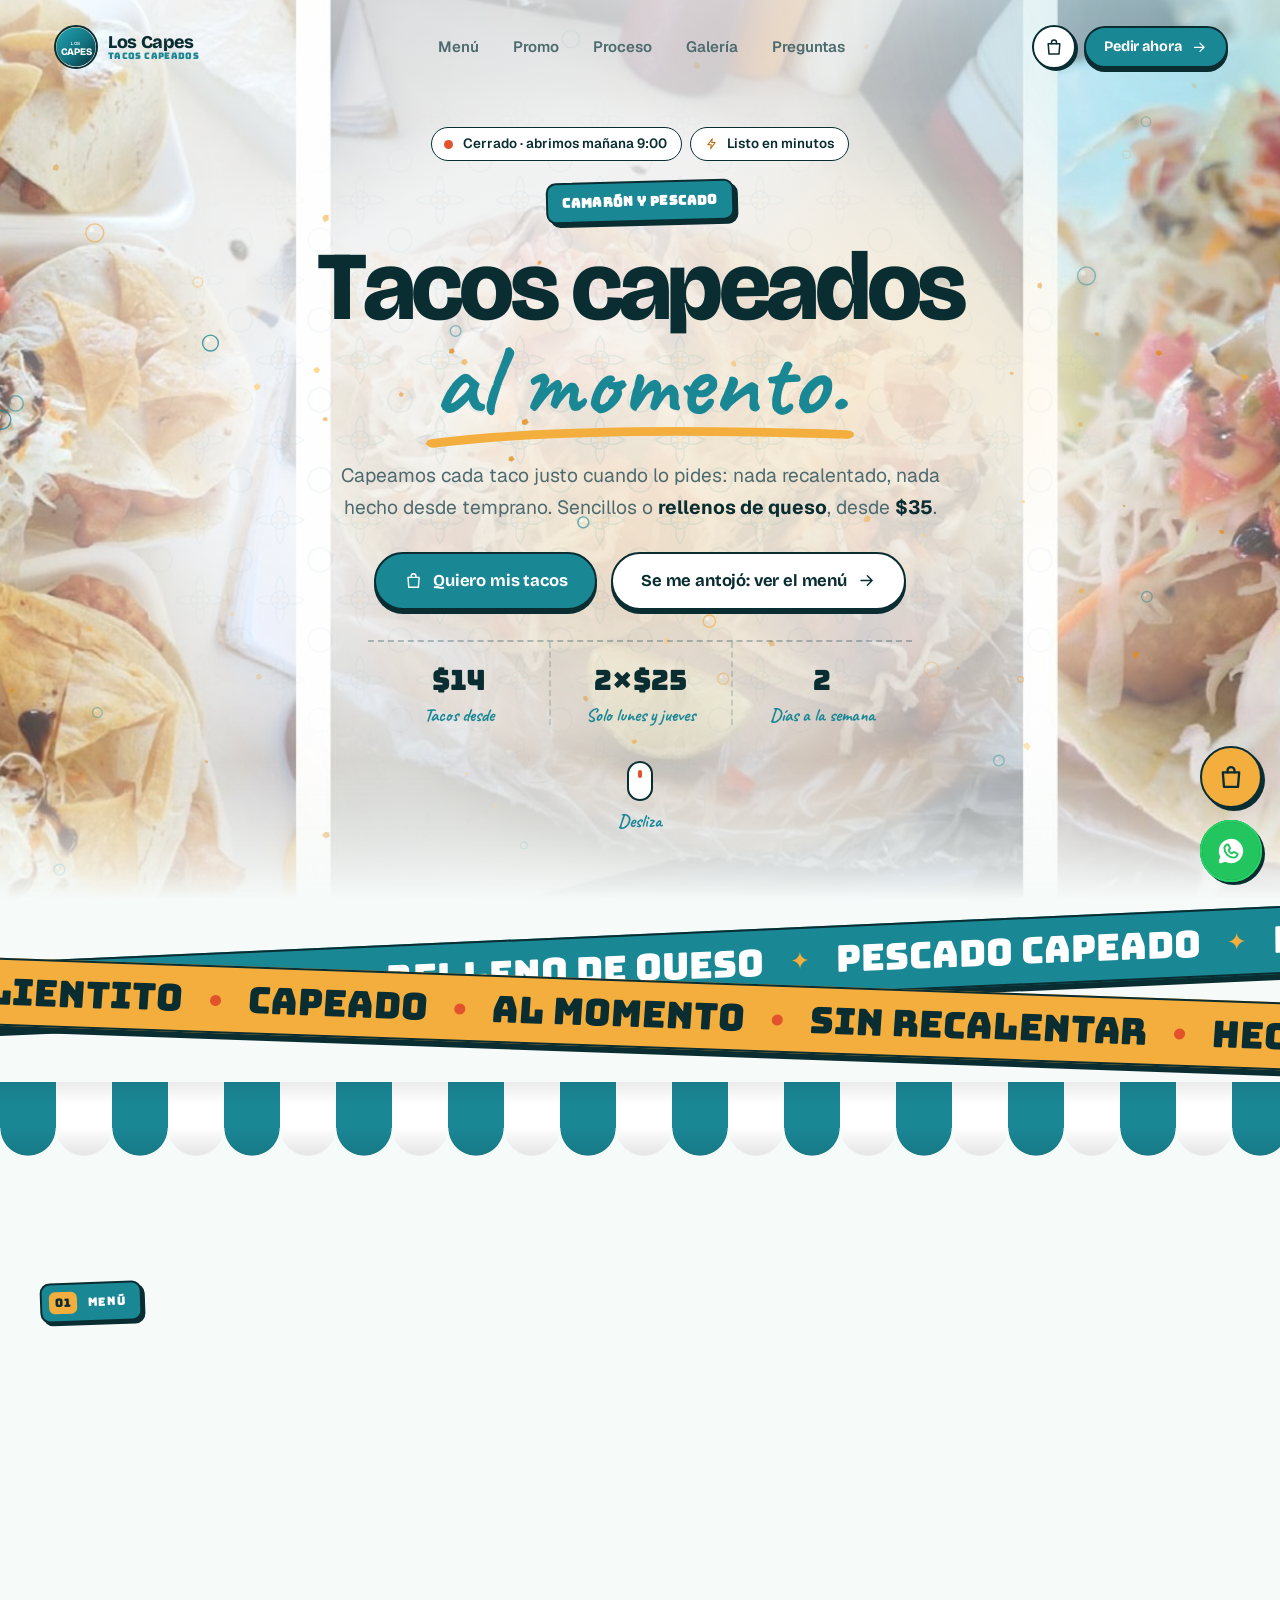
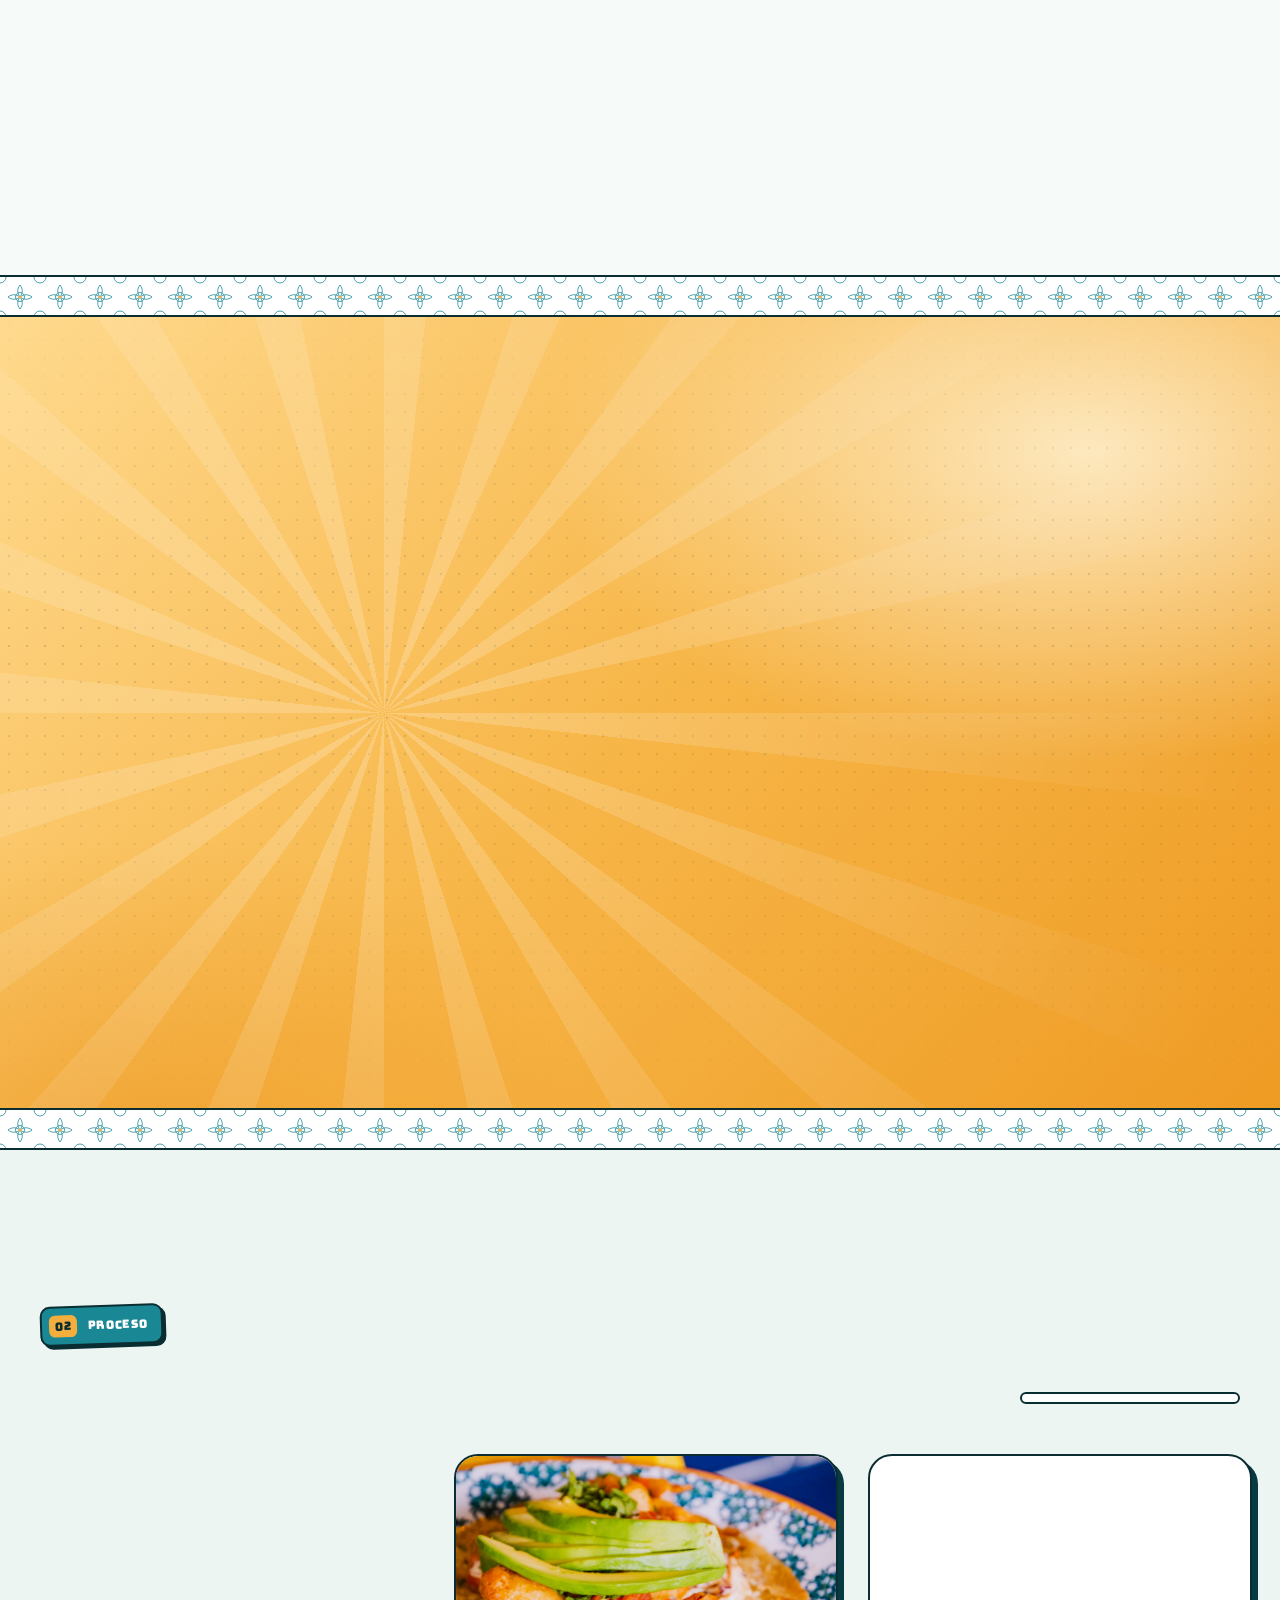
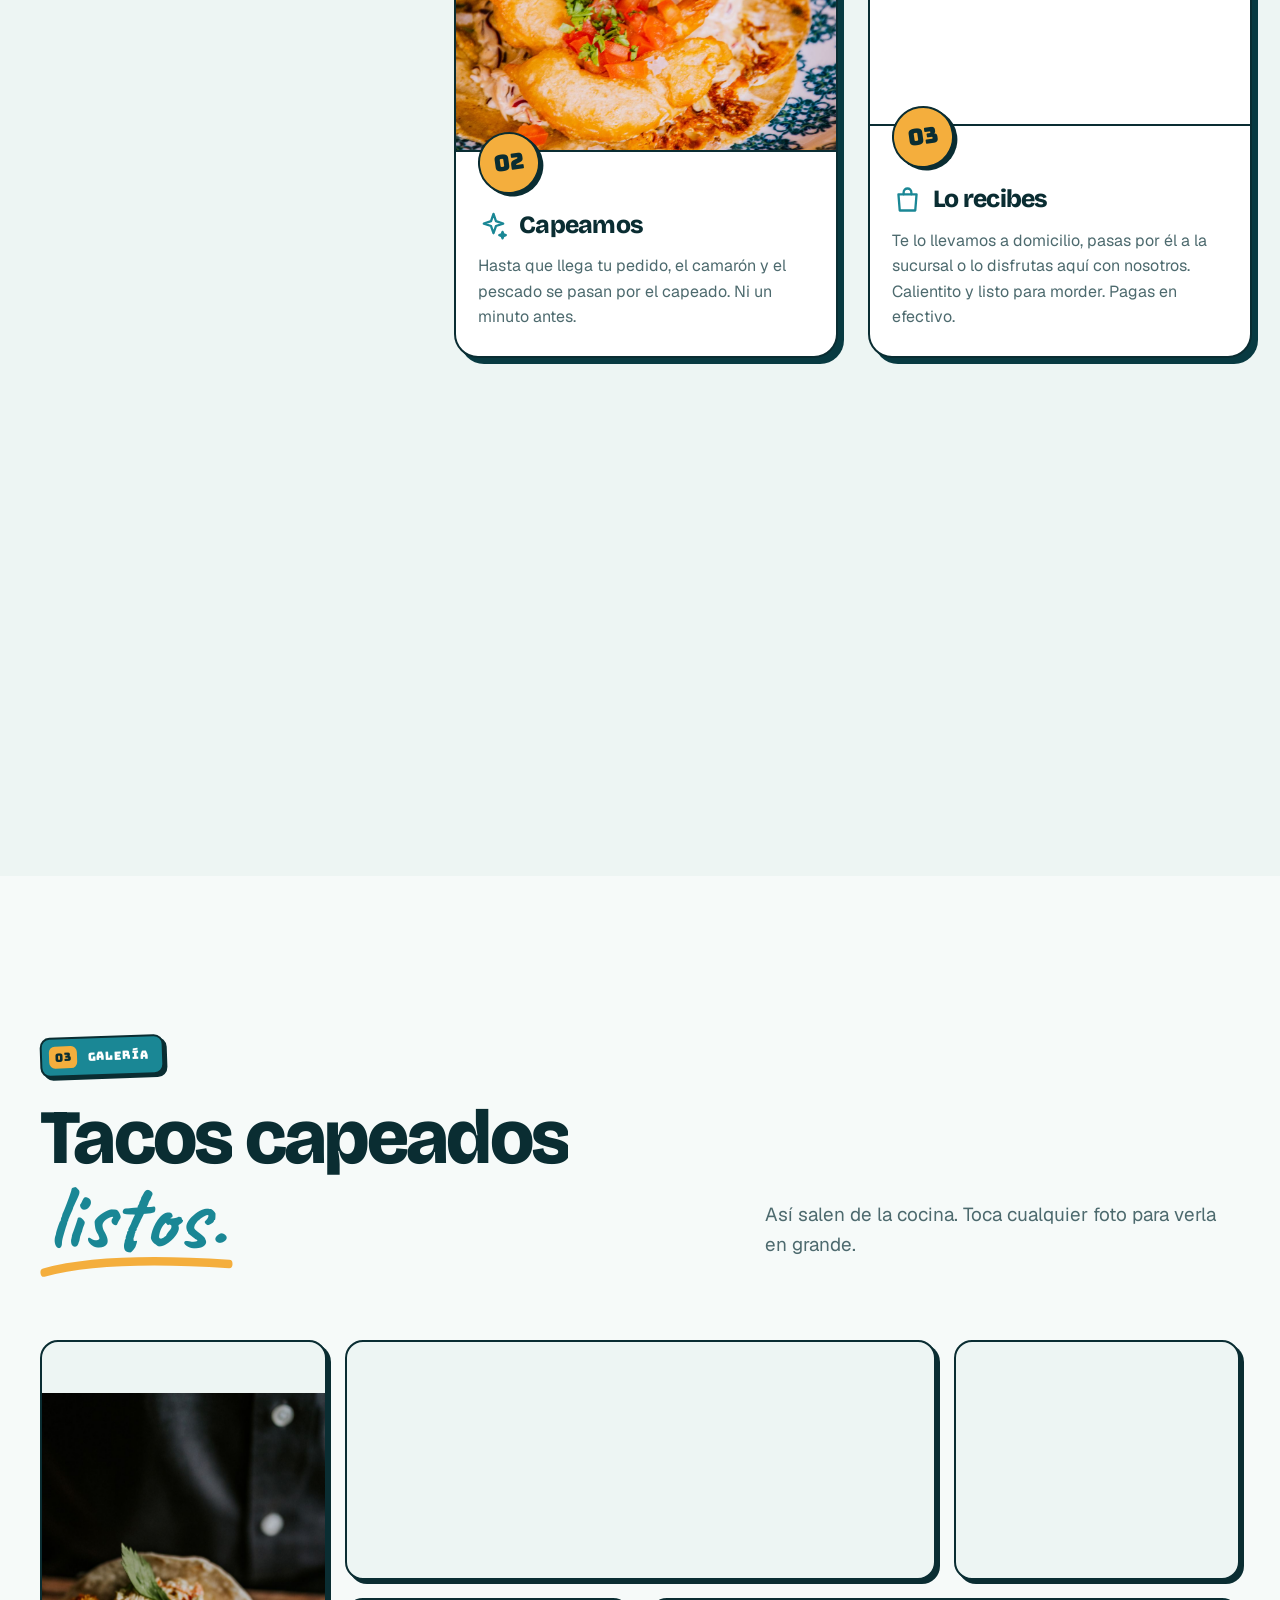
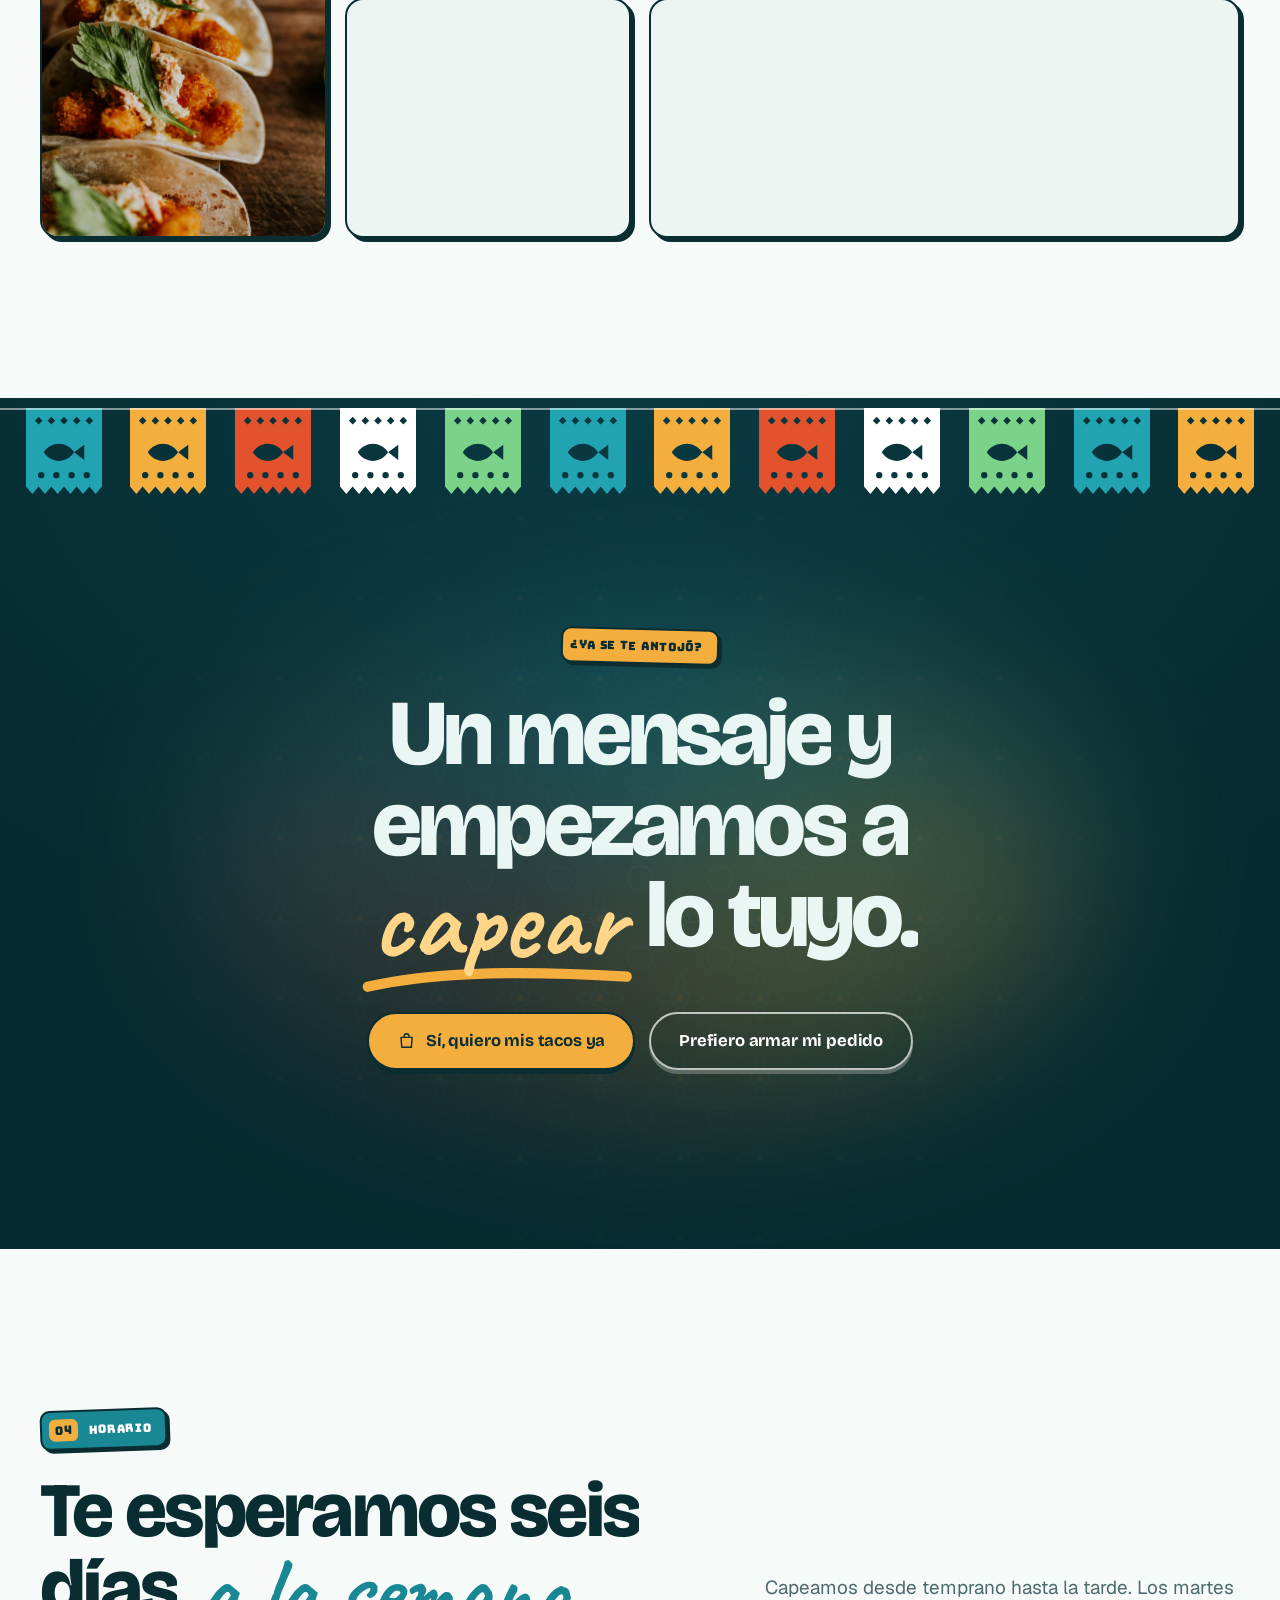
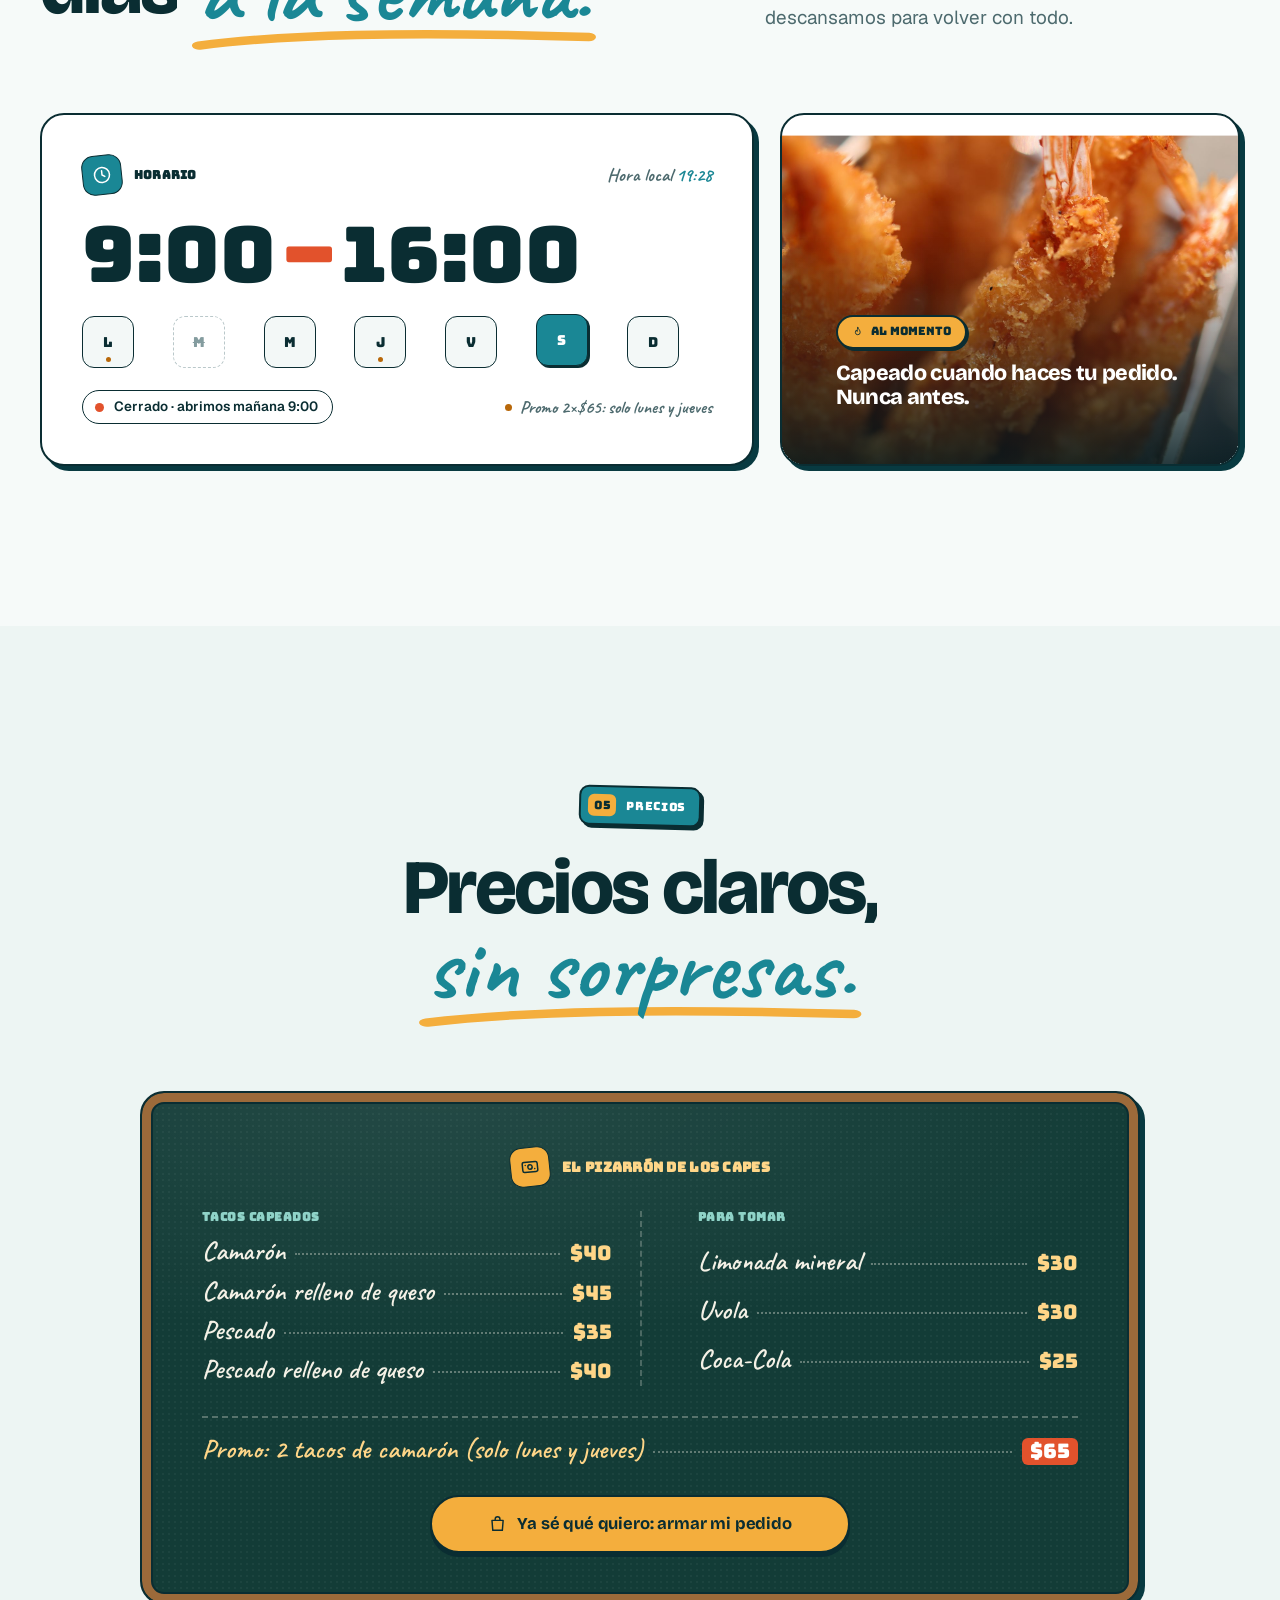
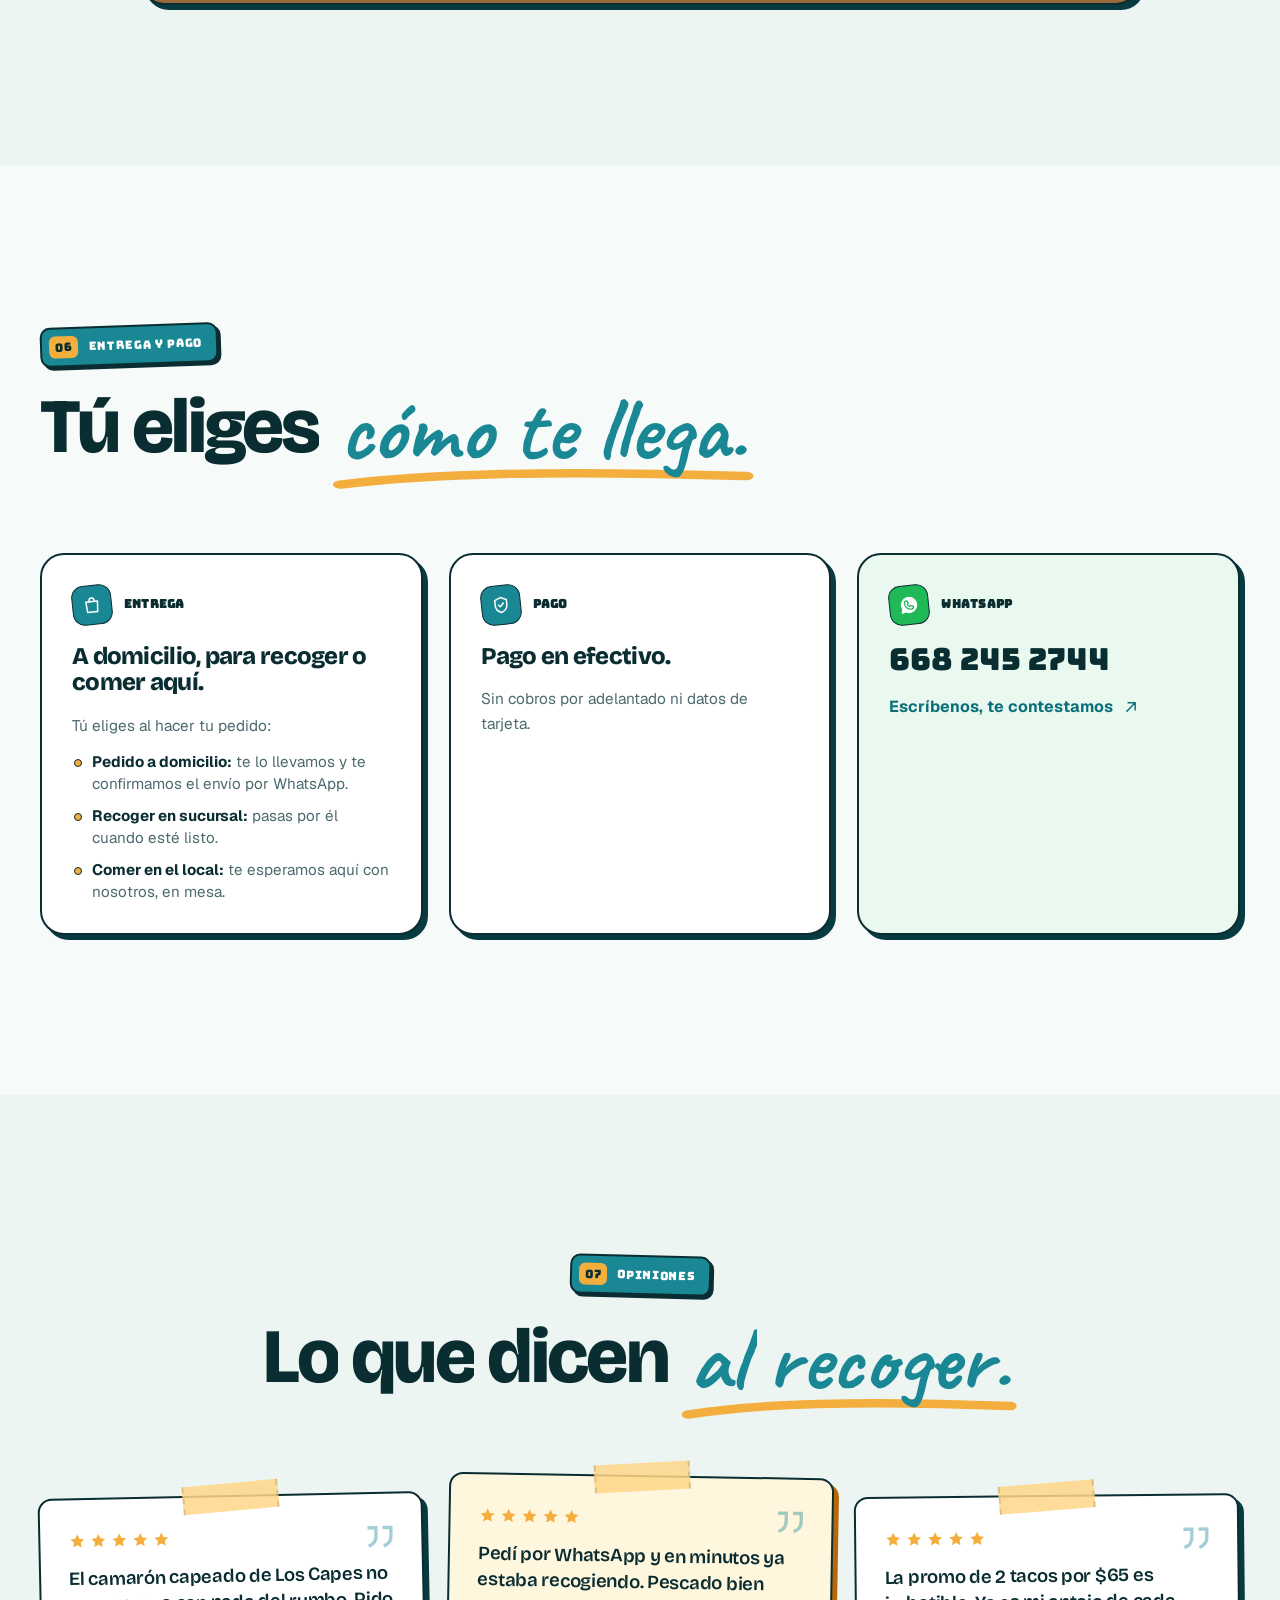
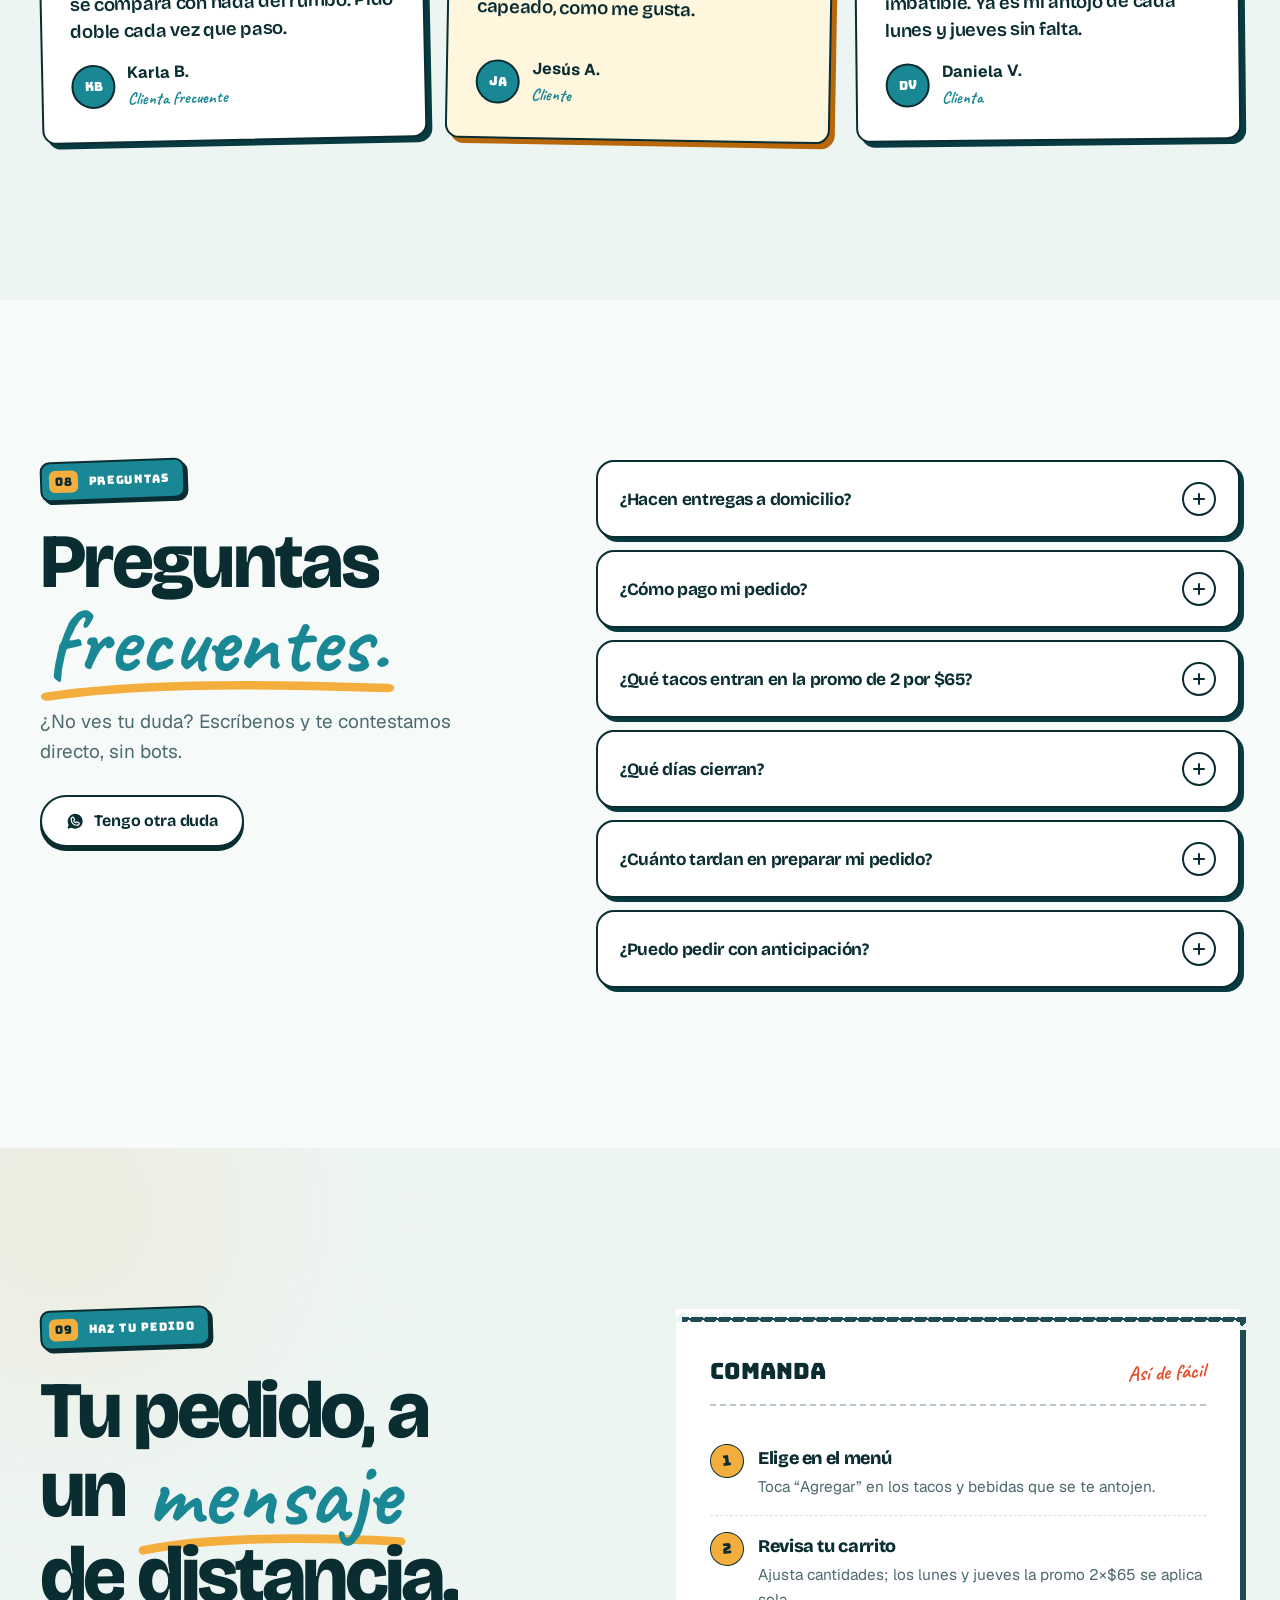
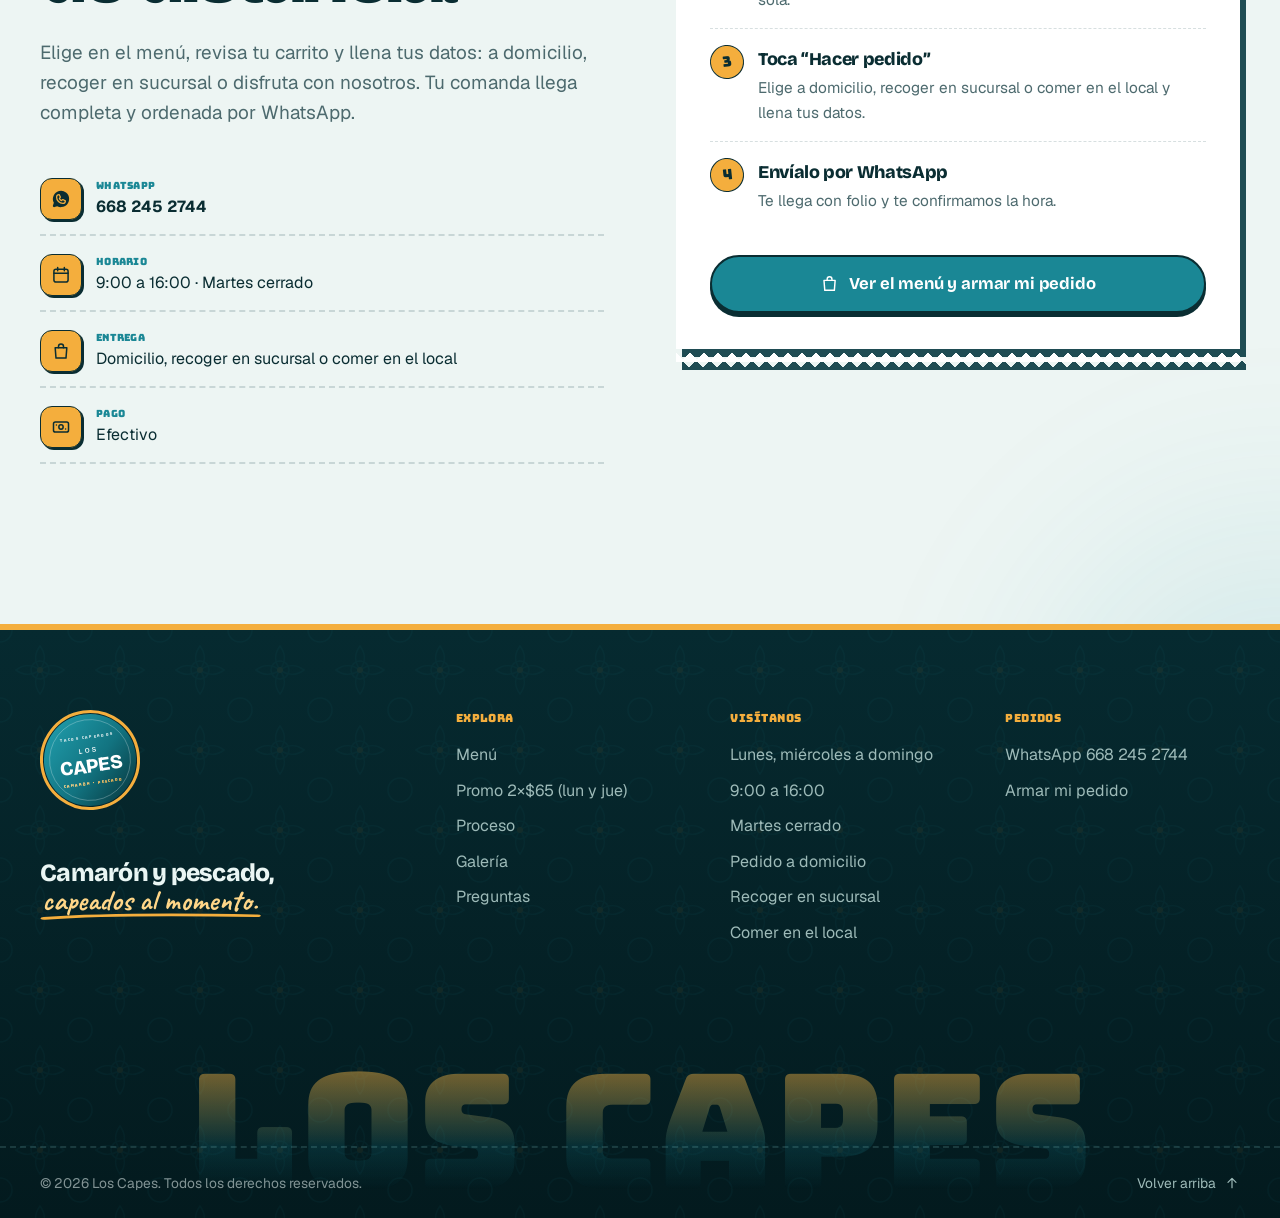
==== index.html @ 967688dd "ultimo cambio" ====
<!DOCTYPE html>
<html lang="es-MX" class="no-js">
<head>
  <meta charset="utf-8">
  <meta name="viewport" content="width=device-width, initial-scale=1, viewport-fit=cover">
  <script>
    /* Marca JS activo y bloquea el scroll mientras corre el loader.
       Failsafe: si main.js no responde, la página se muestra a los 7 s. */
    (function (d) {
      d.className = d.className.replace("no-js", "js is-loading");
      setTimeout(function () { d.classList.add("is-loaded"); d.classList.remove("is-loading"); }, 7000);
    })(document.documentElement);
  </script>

  <!-- ======================================================================
       SEO
       TODO antes de publicar: reemplaza https://www.TU-DOMINIO.com por el
       dominio real en canonical, og:url, og:image y twitter:image.
       ====================================================================== -->
  <title>Los Capes | Tacos de camarón y pescado capeados desde $35</title>
  <meta name="description" content="Tacos de camarón y pescado capeados al momento, sencillos o rellenos de queso, desde $35. Promo 2 tacos de camarón por $65 únicamente lunes y jueves. Pide por WhatsApp.">
  <meta name="keywords" content="tacos capeados, tacos de camarón, tacos de pescado, camarón relleno de queso, pescado relleno de queso, tacos de camarón capeado, Los Capes, mariscos, promoción de tacos, pedidos por WhatsApp">
  <meta name="author" content="Los Capes">
  <meta name="robots" content="index, follow, max-image-preview:large">
  <link rel="canonical" href="https://www.TU-DOMINIO.com/">

  <meta name="color-scheme" content="light">
  <meta name="theme-color" content="#FFF8EC">

  <meta property="og:type" content="restaurant.restaurant">
  <meta property="og:locale" content="es_MX">
  <meta property="og:site_name" content="Los Capes">
  <meta property="og:title" content="Los Capes | Tacos de camarón y pescado capeados al momento">
  <meta property="og:description" content="Tacos capeados al momento. Sencillos o rellenos de queso, desde $35. Promo 2 tacos de camarón por $65 únicamente lunes y jueves.">
  <meta property="og:url" content="https://www.TU-DOMINIO.com/">
  <meta property="og:image" content="https://www.TU-DOMINIO.com/img/og-cover-new.jpg">
  <meta property="og:image:width" content="1200">
  <meta property="og:image:height" content="1801">
  <meta property="og:image:alt" content="Tacos capeados de Los Capes con limón">
  <meta name="twitter:card" content="summary_large_image">
  <meta name="twitter:title" content="Los Capes | Tacos capeados al momento">
  <meta name="twitter:description" content="Camarón y pescado capeados desde $35. Promo 2 tacos por $65 únicamente lunes y jueves.">
  <meta name="twitter:image" content="https://www.TU-DOMINIO.com/img/og-cover-new.jpg">

  <link rel="icon" type="image/svg+xml" href="img/favicon.svg">
  <link rel="icon" type="image/png" href="img/favicon.png">
  <link rel="apple-touch-icon" href="img/apple-touch-icon.png">

  <!-- Tipografía: Bricolage Grotesque (títulos) y Geist (texto) se sirven localmente
       desde /fonts. Bungee (rótulos y precios) y Caveat (notas a mano) desde Google Fonts. -->
  <link rel="preconnect" href="https://fonts.googleapis.com">
  <link rel="preconnect" href="https://fonts.gstatic.com" crossorigin>
  <!-- Carga no bloqueante: no detiene el render ni la ejecución de main.js -->
  <link rel="preload" as="style" href="https://fonts.googleapis.com/css2?family=Bungee&family=Caveat:wght@600;700&display=swap" onload="this.onload=null;this.rel='stylesheet'">
  <noscript><link rel="stylesheet" href="https://fonts.googleapis.com/css2?family=Bungee&family=Caveat:wght@600;700&display=swap"></noscript>
  <link rel="preload" href="fonts/bricolage-grotesque-latin.woff2" as="font" type="font/woff2" crossorigin>
  <link rel="preload" href="fonts/geist-latin.woff2" as="font" type="font/woff2" crossorigin>
  <link rel="preload" href="imagenes/header-fondo-hero.jpg" as="image" fetchpriority="high">

  <link rel="stylesheet" href="css/styles.css">

  <!-- Lenis (scroll suave) se carga de forma diferida desde main.js, solo en escritorio. -->
  <script src="js/main.js" defer></script>

  <!-- Datos estructurados (Schema.org) -->
  <script type="application/ld+json">
  {
    "@context": "https://schema.org",
    "@type": "Restaurant",
    "@id": "https://www.TU-DOMINIO.com/#restaurant",
    "name": "Los Capes",
    "slogan": "Tacos capeados al momento.",
    "description": "Tacos de camarón y pescado capeados al momento, sencillos o rellenos de queso. Pedidos por WhatsApp: a domicilio, para recoger en sucursal o para comer en el local.",
    "url": "https://www.TU-DOMINIO.com/",
    "image": "https://www.TU-DOMINIO.com/img/og-cover-new.jpg",
    "logo": "https://www.TU-DOMINIO.com/img/favicon.png",
    "servesCuisine": ["Mariscos", "Tacos", "Mexicana"],
    "telephone": "+526682452744",
    "priceRange": "$",
    "currenciesAccepted": "MXN",
    "paymentAccepted": "Efectivo",
    "acceptsReservations": false,
    "openingHoursSpecification": [
      {
        "@type": "OpeningHoursSpecification",
        "dayOfWeek": ["Monday", "Wednesday", "Thursday", "Friday", "Saturday", "Sunday"],
        "opens": "09:00",
        "closes": "16:00"
      }
    ],
    "potentialAction": {
      "@type": "OrderAction",
      "target": {
        "@type": "EntryPoint",
        "urlTemplate": "https://wa.me/526682452744",
        "actionPlatform": ["http://schema.org/DesktopWebPlatform", "http://schema.org/MobileWebPlatform"]
      },
      "deliveryMethod": ["http://purl.org/goodrelations/v1#DeliveryModePickUp", "http://purl.org/goodrelations/v1#DeliveryModeOwnFleet"]
    },
    "hasMenu": {
      "@type": "Menu",
      "name": "Menú de Los Capes",
      "hasMenuSection": [
        {
          "@type": "MenuSection",
          "name": "Tacos capeados",
          "hasMenuItem": [
            { "@type": "MenuItem", "name": "Taco de camarón capeado", "offers": { "@type": "Offer", "price": "40", "priceCurrency": "MXN" } },
            { "@type": "MenuItem", "name": "Taco de camarón relleno de queso", "offers": { "@type": "Offer", "price": "45", "priceCurrency": "MXN" } },
            { "@type": "MenuItem", "name": "Taco de pescado capeado", "offers": { "@type": "Offer", "price": "35", "priceCurrency": "MXN" } },
            { "@type": "MenuItem", "name": "Taco de pescado relleno de queso", "offers": { "@type": "Offer", "price": "40", "priceCurrency": "MXN" } },
            { "@type": "MenuItem", "name": "Promoción 2 tacos de camarón (únicamente lunes y jueves)", "description": "2 tacos de camarón capeado por $65. Válida únicamente los lunes y jueves.", "offers": { "@type": "Offer", "price": "65", "priceCurrency": "MXN" } }
          ]
        },
        {
          "@type": "MenuSection",
          "name": "Para tomar",
          "hasMenuItem": [
            { "@type": "MenuItem", "name": "Limonada mineral", "offers": { "@type": "Offer", "price": "30", "priceCurrency": "MXN" } },
            { "@type": "MenuItem", "name": "Uvola", "offers": { "@type": "Offer", "price": "30", "priceCurrency": "MXN" } },
            { "@type": "MenuItem", "name": "Coca-Cola", "offers": { "@type": "Offer", "price": "25", "priceCurrency": "MXN" } }
          ]
        }
      ]
    }
  }
  </script>
  <script type="application/ld+json">
  {
    "@context": "https://schema.org",
    "@type": "FAQPage",
    "mainEntity": [
      { "@type": "Question", "name": "¿Los Capes hace entregas a domicilio?", "acceptedAnswer": { "@type": "Answer", "text": "Sí. Al hacer tu pedido eliges entre pedido a domicilio, recoger en sucursal o comer en el local. Para domicilio te confirmamos por WhatsApp el costo de envío y el tiempo de entrega." } },
      { "@type": "Question", "name": "¿Cómo pago mi pedido en Los Capes?", "acceptedAnswer": { "@type": "Answer", "text": "Aceptamos pago en efectivo." } },
      { "@type": "Question", "name": "¿Qué tacos entran en la promoción de 2 por $65?", "acceptedAnswer": { "@type": "Answer", "text": "Únicamente los lunes y jueves: 2 tacos de camarón capeado por $65. La promo aplica solo a los tacos de camarón." } },
      { "@type": "Question", "name": "¿Qué días cierra Los Capes?", "acceptedAnswer": { "@type": "Answer", "text": "Cerramos los martes. El resto de la semana abrimos de 9:00 a 16:00." } },
      { "@type": "Question", "name": "¿Cuánto tardan en preparar los tacos?", "acceptedAnswer": { "@type": "Answer", "text": "Capeamos al momento, así que normalmente tu pedido está listo en minutos. Te confirmamos la hora exacta por WhatsApp." } },
      { "@type": "Question", "name": "¿Puedo pedir con anticipación?", "acceptedAnswer": { "@type": "Answer", "text": "Sí. Escríbenos por WhatsApp a qué hora pasas y lo empezamos a preparar para que esté recién hecho cuando llegues." } }
    ]
  }
  </script>
</head>

<body>
  <!-- ======================================================================
       SPRITE: marca Los Capes + iconos de línea (24x24, trazo)
       ====================================================================== -->
  <svg xmlns="http://www.w3.org/2000/svg" width="0" height="0" style="position:absolute" aria-hidden="true" focusable="false">
    <defs>
      <linearGradient id="g-brand" x1="0" y1="0" x2="1" y2="1">
        <stop offset="0" stop-color="#22A3B2"/>
        <stop offset=".55" stop-color="#127380"/>
        <stop offset="1" stop-color="#062F35"/>
      </linearGradient>
      <linearGradient id="g-gold" x1="0" y1="0" x2="1" y2="1">
        <stop offset="0" stop-color="#FFE3A3"/>
        <stop offset="1" stop-color="#F0A93A"/>
      </linearGradient>
    </defs>

    <!-- Insignia completa (loader, footer) -->
    <symbol id="logo-badge" viewBox="0 0 200 200">
      <circle cx="100" cy="100" r="98" fill="url(#g-brand)"/>
      <circle cx="100" cy="100" r="86" fill="none" stroke="#fff" stroke-opacity=".35" stroke-width="1.5"/>
      <text x="100" y="54" text-anchor="middle" style="font-family:Bungee,sans-serif" font-weight="500" font-size="8" letter-spacing="3" fill="#fff" fill-opacity=".75">TACOS CAPEADOS</text>
      <text x="100" y="84" text-anchor="middle" style="font-family:'Bricolage Grotesque',sans-serif" font-weight="600" font-size="15" letter-spacing="4" fill="#fff" fill-opacity=".92">LOS</text>
      <text x="100" y="126" text-anchor="middle" style="font-family:'Bricolage Grotesque',sans-serif" font-weight="800" font-size="42" letter-spacing="-.5" fill="#fff">CAPES</text>
      <text x="100" y="152" text-anchor="middle" style="font-family:Bungee,sans-serif" font-weight="500" font-size="8" letter-spacing="2.4" fill="url(#g-gold)">CAMARÓN · PESCADO</text>
    </symbol>

    <!-- Insignia compacta (header) -->
    <symbol id="logo-mono" viewBox="0 0 200 200">
      <circle cx="100" cy="100" r="98" fill="url(#g-brand)"/>
      <text x="100" y="90" text-anchor="middle" style="font-family:'Bricolage Grotesque',sans-serif" font-weight="600" font-size="24" letter-spacing="4" fill="#fff" fill-opacity=".9">LOS</text>
      <text x="100" y="140" text-anchor="middle" style="font-family:'Bricolage Grotesque',sans-serif" font-weight="800" font-size="50" letter-spacing="-1" fill="#fff">CAPES</text>
    </symbol>

    <symbol id="i-whatsapp" viewBox="0 0 256 256"><path fill="currentColor" stroke="none" d="M152.58,145.23l23,11.48A24,24,0,0,1,152,176a72.08,72.08,0,0,1-72-72A24,24,0,0,1,99.29,80.46l11.48,23L101,118a8,8,0,0,0-.73,7.51,56.47,56.47,0,0,0,30.15,30.15A8,8,0,0,0,138,155ZM232,128A104,104,0,0,1,79.12,219.82L45.07,231.17a16,16,0,0,1-20.24-20.24l11.35-34.05A104,104,0,1,1,232,128Zm-40,24a8,8,0,0,0-4.42-7.16l-32-16a8,8,0,0,0-8,.5l-14.69,9.8a40.55,40.55,0,0,1-16-16l9.8-14.69a8,8,0,0,0,.5-8l-16-32A8,8,0,0,0,104,64a40,40,0,0,0-40,40,88.1,88.1,0,0,0,88,88A40,40,0,0,0,192,152Z"/></symbol>
    <symbol id="i-arrow-right" viewBox="0 0 24 24"><path d="M5 12h14M13 6l6 6-6 6"/></symbol>
    <symbol id="i-arrow-up-right" viewBox="0 0 24 24"><path d="M7 17 17 7M8.5 7H17v8.5"/></symbol>
    <symbol id="i-arrow-up" viewBox="0 0 24 24"><path d="M12 19V5M6 11l6-6 6 6"/></symbol>
    <symbol id="i-arrow-left" viewBox="0 0 24 24"><path d="M19 12H5M11 6l-6 6 6 6"/></symbol>
    <symbol id="i-plus" viewBox="0 0 24 24"><path d="M12 5v14M5 12h14"/></symbol>
    <symbol id="i-minus" viewBox="0 0 24 24"><path d="M5 12h14"/></symbol>
    <symbol id="i-close" viewBox="0 0 24 24"><path d="M6 6l12 12M18 6 6 18"/></symbol>
    <symbol id="i-check" viewBox="0 0 24 24"><path d="M5 12.5l4.5 4.5L19 7.5"/></symbol>
    <symbol id="i-clock" viewBox="0 0 24 24"><circle cx="12" cy="12" r="9"/><path d="M12 7v5l3.2 2"/></symbol>
    <symbol id="i-bag" viewBox="0 0 24 24"><path d="M5 8h14l-1 12.5H6L5 8Z"/><path d="M9 8V6.5a3 3 0 0 1 6 0V8"/></symbol>
    <symbol id="i-flame" viewBox="0 0 24 24"><path d="M12 3c1 3.2 5 5.6 5 10.2a5 5 0 0 1-10 0c0-2.1 1-3.6 2-4.6 0 1.6.8 2.6 2 3.1 0-3 0-5.6 1-8.7Z"/></symbol>
    <symbol id="i-cash" viewBox="0 0 24 24"><rect x="3" y="6" width="18" height="12" rx="2.2"/><circle cx="12" cy="12" r="2.6"/><path d="M6.5 9.5h.01M17.5 14.5h.01"/></symbol>
    <symbol id="i-pin" viewBox="0 0 24 24"><path d="M12 21s-6.5-5.6-6.5-11a6.5 6.5 0 0 1 13 0c0 5.4-6.5 11-6.5 11Z"/><circle cx="12" cy="10" r="2.3"/></symbol>
    <symbol id="i-calendar" viewBox="0 0 24 24"><rect x="3.5" y="5" width="17" height="15.5" rx="2.5"/><path d="M3.5 10h17M8 3v4M16 3v4"/></symbol>
    <symbol id="i-sparkle" viewBox="0 0 24 24"><path d="M12 3l1.9 5.6L19.5 10.5l-5.6 1.9L12 18l-1.9-5.6L4.5 10.5l5.6-1.9L12 3Z"/><path d="M19 17l.7 1.8 1.8.7-1.8.7L19 22l-.7-1.8-1.8-.7 1.8-.7L19 17Z"/></symbol>
    <symbol id="i-star" viewBox="0 0 24 24"><path fill="currentColor" stroke="none" d="M12 2.8l2.8 5.9 6.4.8-4.7 4.4 1.2 6.4L12 17.2l-5.7 3.1 1.2-6.4-4.7-4.4 6.4-.8L12 2.8Z"/></symbol>
    <symbol id="i-quote" viewBox="0 0 24 24"><path d="M5 7h5v5c0 3-1.6 5-4.5 6M14 7h5v5c0 3-1.6 5-4.5 6"/></symbol>
    <symbol id="i-fish" viewBox="0 0 24 24"><path d="M6.5 12c2.5-4 6-6 9-6 3.5 0 6 3 6 6s-2.5 6-6 6c-3 0-6.5-2-9-6Zm0 0L2.5 8.2v7.6L6.5 12Z"/><path d="M16.8 10.6h.01"/></symbol>
    <symbol id="i-shrimp" viewBox="0 0 24 24"><path d="M18 5C11.5 5 7 8.6 7 14c0 3 2 5 4.6 5 2 0 3.4-1.3 3.4-3 0-1.4-1-2.4-2.4-2.4"/><path d="M18 5c1.7 0 3 1.1 3 2.6S19.7 10.2 18 10.2h-3.2"/><path d="M10 10.2 8 8.4M12.8 8.4l-.9-2.4M15.6 7.4l-.2-2.4"/></symbol>
    <symbol id="i-cheese" viewBox="0 0 24 24"><path d="M3 18v-7.5L14 5l7 5.5V18H3Z"/><path d="M3 10.5h18"/><circle cx="8" cy="14.2" r="1.3"/><circle cx="15.5" cy="13.6" r="1"/></symbol>
    <symbol id="i-lemon" viewBox="0 0 24 24"><circle cx="12" cy="12" r="8.5"/><circle cx="12" cy="12" r="5.5"/><path d="M12 6.5v11M6.5 12h11M8.1 8.1l7.8 7.8M15.9 8.1l-7.8 7.8"/></symbol>
    <symbol id="i-bottle" viewBox="0 0 24 24"><path d="M10 2.5h4v3l1.6 3.2V20a1.5 1.5 0 0 1-1.5 1.5H9.9A1.5 1.5 0 0 1 8.4 20V8.7L10 5.5v-3Z"/><path d="M8.4 12.5h7.2M8.4 16.5h7.2"/></symbol>
    <symbol id="i-can" viewBox="0 0 24 24"><rect x="6.5" y="3.5" width="11" height="17" rx="2.6"/><path d="M6.5 7.5h11M6.5 16.5h11M10 3.5V2.5h4v1"/></symbol>
    <symbol id="i-glass" viewBox="0 0 24 24"><path d="M6 4h12l-1.6 16.5H7.6L6 4Z"/><path d="M6.7 10.5h10.6"/></symbol>
    <symbol id="i-bolt" viewBox="0 0 24 24"><path d="M13 3 5 14h6l-1 7 8-11h-6l1-7Z"/></symbol>
    <symbol id="i-chat" viewBox="0 0 24 24"><path d="M4 5h16v11H9.5L4 20V5Z"/><path d="M8.5 10.5h.01M12 10.5h.01M15.5 10.5h.01"/></symbol>
    <symbol id="i-shield" viewBox="0 0 24 24"><path d="M12 3l7 3v6c0 4.5-3 7.5-7 9-4-1.5-7-4.5-7-9V6l7-3Z"/><path d="M9 12l2 2 4-4"/></symbol>
    <symbol id="i-chevron" viewBox="0 0 24 24"><path d="M6 9l6 6 6-6"/></symbol>
    <symbol id="i-moto" viewBox="0 0 24 24"><circle cx="5.5" cy="17" r="2.5"/><circle cx="18.5" cy="17" r="2.5"/><path d="M8 17h8l-3-7h-3"/><path d="M14.5 6h2.2l2.6 8.4"/><path d="M3 11.5h6.5l1.5 3"/></symbol>
    <symbol id="i-dine" viewBox="0 0 24 24"><path d="M6 3v7a2 2 0 0 0 4 0V3M8 3v18"/><path d="M17 3c-2.2 1.8-3 4.2-3 7 0 1.6 1 2.6 3 2.6V21"/></symbol>
    <symbol id="i-chile" viewBox="0 0 24 24"><path fill="currentColor" stroke="none" d="M17.6 7.2c1.5.9 2.1 2.7 1.6 4.6C17.8 17.4 11.4 21.3 4.4 20.2c-.9-.1-1-1.3-.2-1.6 5.2-2.3 9.1-6.1 10.6-10.3.4-1.1 1.6-1.6 2.8-1.1Z"/><path d="M17.6 7.2c.2-1.6 1-2.8 2.6-3.4"/></symbol>
    <symbol id="i-leaf" viewBox="0 0 24 24"><path d="M5 19C5 10.7 10.7 5 19 5c0 8.3-5.7 14-14 14Z"/><path d="M5 19l8.5-8.5"/></symbol>
    <!-- Bandera de papel picado (los huecos se recortan con evenodd) -->
    <symbol id="papel" viewBox="0 0 60 70"><path fill="currentColor" fill-rule="evenodd" d="M0 0H60V62L55 68L50 62L45 68L40 62L35 68L30 62L25 68L20 62L15 68L10 62L5 68L0 62Z M10 7l3 3-3 3-3-3Z M20 7l3 3-3 3-3-3Z M30 7l3 3-3 3-3-3Z M40 7l3 3-3 3-3-3Z M50 7l3 3-3 3-3-3Z M14 35C20 26 32 26 38 35C32 44 20 44 14 35Z M38 35L46 29V41Z M9.5 53a2.5 2.5 0 1 0 5 0a2.5 2.5 0 1 0 -5 0Z M21.5 53a2.5 2.5 0 1 0 5 0a2.5 2.5 0 1 0 -5 0Z M33.5 53a2.5 2.5 0 1 0 5 0a2.5 2.5 0 1 0 -5 0Z M45.5 53a2.5 2.5 0 1 0 5 0a2.5 2.5 0 1 0 -5 0Z"/></symbol>
  </svg>

  <a class="skip" href="#contenido">Saltar al contenido</a>

  <!-- ======================================================================
       LOADER
       ====================================================================== -->
  <div class="loader" id="loader" role="status" aria-live="polite" aria-label="Cargando Los Capes">
    <div class="loader__grid" aria-hidden="true"></div>
    <div class="loader__glow" aria-hidden="true"></div>

    <div class="loader__core" aria-hidden="true">
      <div class="loader__orb">
        <span class="loader__spin loader__spin--a"></span>
        <span class="loader__spin loader__spin--b"></span>
        <svg class="loader__ring" viewBox="0 0 120 120">
          <circle class="loader__track" cx="60" cy="60" r="56"/>
          <circle class="loader__arc" id="loader-arc" cx="60" cy="60" r="56" pathLength="100"/>
        </svg>
        <svg class="loader__logo"><use href="#logo-badge"/></svg>
      </div>

      <div class="loader__meta">
        <p class="loader__count"><span id="loader-num">00</span><small>%</small></p>
        <p class="loader__label" id="loader-label">Preparando todo</p>
      </div>
    </div>

    <div class="loader__bar" aria-hidden="true"><span id="loader-bar"></span></div>
    <p class="loader__foot" aria-hidden="true"><span>Los Capes</span><span>Tacos capeados · Camarón y pescado</span></p>
  </div>

  <!-- Cursor personalizado (solo puntero fino) -->
  <div class="cursor" aria-hidden="true"><span class="cursor__dot"></span><span class="cursor__ring"><span class="cursor__label"></span></span></div>

  <!-- ======================================================================
       HEADER
       ====================================================================== -->
  <header class="header" id="header">
    <div class="header__bar">
      <button class="burger" id="burger" type="button" aria-expanded="false" aria-controls="mobile-menu" aria-label="Abrir menú">
        <span></span><span></span>
      </button>

      <a class="brand" href="#inicio" aria-label="Los Capes, ir al inicio">
        <svg class="brand__mark" aria-hidden="true" focusable="false"><use href="#logo-mono"/></svg>
        <span class="brand__text">
          <span class="brand__name">Los Capes</span>
          <span class="brand__tag">Tacos capeados</span>
        </span>
      </a>

      <nav class="nav" aria-label="Principal">
        <ul class="nav__list">
          <li><a class="nav__link" href="#menu">Menú</a></li>
          <li><a class="nav__link" href="#promo">Promo</a></li>
          <li><a class="nav__link" href="#proceso">Proceso</a></li>
          <li><a class="nav__link" href="#galeria">Galería</a></li>
          <li><a class="nav__link" href="#preguntas">Preguntas</a></li>
        </ul>
        <span class="nav__pill" aria-hidden="true"></span>
      </nav>

      <div class="header__actions">
        <button class="cart-btn" id="cart-btn" type="button" aria-haspopup="dialog" aria-expanded="false" aria-controls="cart-drawer" aria-label="Ver mi pedido, 0 productos">
          <svg class="i" aria-hidden="true" focusable="false"><use href="#i-bag"/></svg>
          <span class="cart-btn__badge" id="cart-badge" hidden>0</span>
        </button>

        <a class="btn btn--primary btn--sm header__cta" data-magnetic href="#menu">
          <span class="btn__label">Pedir ahora</span>
          <svg class="i" aria-hidden="true" focusable="false"><use href="#i-arrow-right"/></svg>
        </a>

      </div>
    </div>
    <div class="header__progress" aria-hidden="true"><span id="scroll-progress"></span></div>
  </header>

  <!-- Menú móvil a pantalla completa -->
  <div class="mobile-menu" id="mobile-menu" inert>
    <div class="mobile-menu__bg" aria-hidden="true"></div>
    <nav class="mobile-menu__nav" aria-label="Menú móvil">
      <ol class="mobile-menu__list">
        <li><a href="#menu"><span class="mobile-menu__num">01</span>Menú</a></li>
        <li><a href="#promo"><span class="mobile-menu__num">02</span>Promo 2×$65</a></li>
        <li><a href="#proceso"><span class="mobile-menu__num">03</span>Proceso</a></li>
        <li><a href="#galeria"><span class="mobile-menu__num">04</span>Galería</a></li>
        <li><a href="#preguntas"><span class="mobile-menu__num">05</span>Preguntas</a></li>
        <li><a href="#contacto"><span class="mobile-menu__num">06</span>Contacto</a></li>
      </ol>
    </nav>
    <div class="mobile-menu__foot">
      <a class="btn btn--primary btn--block" href="#menu">
        <svg class="i" aria-hidden="true" focusable="false"><use href="#i-bag"/></svg>
        <span class="btn__label">Quiero hacer mi pedido</span>
      </a>
      <p class="status" data-status data-open="false"><span class="status__dot" aria-hidden="true"></span><span data-status-text>Consultando horario</span></p>
    </div>
  </div>

  <main id="contenido">

    <!-- ====================================================================
         HERO
         ==================================================================== -->
    <section class="hero" id="inicio" aria-labelledby="hero-title">
      <div class="hero__bg" aria-hidden="true">
        <!-- Foto de fondo: fila de tacos de "imagenes/header fondo.jpg" (recorte en imagenes/header-fondo-hero.jpg) con velo claro para que el texto se lea -->
        <div class="hero__photo"></div>
        <div class="hero__aurora">
          <span class="aurora aurora--a"></span>
          <span class="aurora aurora--b"></span>
          <span class="aurora aurora--c"></span>
        </div>
        <div class="hero__grid"></div>
        <canvas class="hero__canvas" id="hero-canvas"></canvas>
        <div class="hero__spot"></div>
      </div>

      <div class="hero__inner container" data-hero-scrub>
        <div class="hero__copy">
          <div class="hero__chips" data-intro="1">
            <p class="status" data-status data-open="false">
              <span class="status__dot" aria-hidden="true"></span>
              <span data-status-text>Consultando horario</span>
            </p>
            <p class="chip chip--ghost"><svg class="i" aria-hidden="true" focusable="false"><use href="#i-bolt"/></svg>Listo en minutos</p>
          </div>

          <h1 class="hero__title" id="hero-title">
            <span class="hero__kicker" data-intro="2">Camarón y pescado</span>
            <span class="hero__display" data-hero-chars>Tacos capeados</span>
            <span class="hero__display hero__display--accent"><em>al momento.</em></span>
          </h1>

          <p class="hero__lead" data-intro="4">Capeamos cada taco justo cuando lo pides: nada recalentado, nada hecho desde temprano. Sencillos o <strong>rellenos de queso</strong>, desde <strong>$35</strong>.</p>

          <div class="hero__cta" data-intro="5">
            <a class="btn btn--primary btn--lg" data-magnetic href="#menu">
              <svg class="i" aria-hidden="true" focusable="false"><use href="#i-bag"/></svg>
              <span class="btn__label">Quiero mis tacos</span>
            </a>
            <a class="btn btn--glass btn--lg" data-magnetic href="#menu">
              <span class="btn__label">Se me antojó: ver el menú</span>
              <svg class="i" aria-hidden="true" focusable="false"><use href="#i-arrow-right"/></svg>
            </a>
          </div>

          <dl class="hero__metrics" data-intro="6">
            <div class="metric"><dt>Tacos desde</dt><dd>$<span data-count-to="35">35</span></dd></div>
            <div class="metric"><dt>Solo lunes y jueves</dt><dd>2×$<span data-count-to="65">65</span></dd></div>
            <div class="metric"><dt>Días a la semana</dt><dd><span data-count-to="6">6</span></dd></div>
          </dl>
        </div>
      </div>

      <a class="hero__scroll" href="#menu" aria-label="Ir al menú">
        <span class="hero__scroll-mouse" aria-hidden="true"><span></span></span>
        <span class="hero__scroll-text" aria-hidden="true">Desliza</span>
      </a>
    </section>

    <!-- ====================================================================
         TICKER (decorativo)
         ==================================================================== -->
    <div class="ticker" aria-hidden="true">
      <div class="ticker__row" data-ticker>
        <div class="ticker__track">
          <span>Camarón capeado</span><i>✦</i><span>Relleno de queso</span><i>✦</i><span>Pescado capeado</span><i>✦</i><span>Promo 2×$65 solo lunes y jueves</span><i>✦</i><span>Limonada mineral</span><i>✦</i><span>Listo en minutos</span><i>✦</i>
          <span>Camarón capeado</span><i>✦</i><span>Relleno de queso</span><i>✦</i><span>Pescado capeado</span><i>✦</i><span>Promo 2×$65 solo lunes y jueves</span><i>✦</i><span>Limonada mineral</span><i>✦</i><span>Listo en minutos</span><i>✦</i>
        </div>
      </div>
      <div class="ticker__row ticker__row--outline ticker__row--reverse" data-ticker>
        <div class="ticker__track">
          <span>Calientito</span><i>●</i><span>Capeado</span><i>●</i><span>Al momento</span><i>●</i><span>Sin recalentar</span><i>●</i><span>Hecho para ti</span><i>●</i><span>Calientito</span><i>●</i><span>Capeado</span><i>●</i><span>Al momento</span><i>●</i><span>Sin recalentar</span><i>●</i><span>Hecho para ti</span><i>●</i>
          <span>Calientito</span><i>●</i><span>Capeado</span><i>●</i><span>Al momento</span><i>●</i><span>Sin recalentar</span><i>●</i><span>Hecho para ti</span><i>●</i><span>Calientito</span><i>●</i><span>Capeado</span><i>●</i><span>Al momento</span><i>●</i><span>Sin recalentar</span><i>●</i><span>Hecho para ti</span><i>●</i>
        </div>
      </div>
    </div>

    <!-- ====================================================================
         MENÚ
         ==================================================================== -->
    <section class="section menu" id="menu" aria-labelledby="menu-title">
      <div class="awning" aria-hidden="true"></div>
      <div class="container">
        <header class="sec-head">
          <p class="eyebrow" data-scramble><span>01</span>Menú</p>
          <h2 class="sec-title" id="menu-title" data-split>Elige tu taco. Nosotros lo dejamos <em>bien capeado.</em></h2>
          <p class="sec-lead" data-reveal>Haz tu pedido: pídelo a domicilio, recógelo en sucursal o disfrútalo aquí en el local. Arma tu carrito aquí mismo y mándalo por WhatsApp ya escrito.</p>
        </header>

        <!-- Tacos -->
        <div class="menu__group">
          <div class="menu__group-head" data-reveal>
            <h3 class="menu__group-title"><svg class="i" aria-hidden="true" focusable="false"><use href="#i-flame"/></svg>Tacos capeados</h3>
            <p class="menu__group-note">Sencillos o rellenos de queso</p>
          </div>

          <div class="menu__grid">
            <article class="dish" data-reveal data-tilt data-spot>
              <figure class="dish__media" data-cursor="Ver">
                <img src="img/gallery-1.jpg" width="1400" height="2100" loading="lazy" decoding="async" style="object-position:50% 60%"
                     alt="Tacos de camarón capeados, servidos sobre tabla de madera">
                <span class="dish__badge dish__badge--teal"><svg class="i" aria-hidden="true" focusable="false"><use href="#i-shrimp"/></svg>Clásico</span>
              </figure>
              <div class="dish__body">
                <div class="dish__row">
                  <h3 class="dish__name">Taco de camarón</h3>
                  <p class="dish__price">$<span data-count-to="40">40</span></p>
                </div>
                <p class="dish__desc">Camarón capeado al momento y jugoso por dentro.</p>
                <ul class="dish__tags"><li>Capeado al momento</li><li>Promo lun y jue</li></ul>
              </div>
              <div class="dish__foot"><div class="stepper" data-stepper="camaron"></div></div>
            </article>

            <article class="dish dish--cheese" data-reveal style="--d:1" data-tilt data-spot>
              <figure class="dish__media" data-cursor="Ver">
                <img src="img/taco-camaron.jpg" width="1200" height="800" loading="lazy" decoding="async"
                     alt="Tacos de camarón relleno de queso, capeados al momento y con queso derretido">
                <span class="dish__badge"><svg class="i" aria-hidden="true" focusable="false"><use href="#i-cheese"/></svg>Relleno de queso</span>
              </figure>
              <div class="dish__body">
                <div class="dish__row">
                  <h3 class="dish__name">Camarón relleno de queso</h3>
                  <p class="dish__price">$<span data-count-to="45">45</span></p>
                </div>
                <p class="dish__desc">El camarón capeado de siempre, ahora con queso derretido por dentro.</p>
                <ul class="dish__tags"><li>Queso derretido</li><li>Capeado al momento</li></ul>
              </div>
              <div class="dish__foot"><div class="stepper" data-stepper="camaron-queso"></div></div>
            </article>

            <article class="dish" data-reveal style="--d:2" data-tilt data-spot>
              <figure class="dish__media" data-cursor="Ver">
                <img src="img/gallery-2.jpg" width="1400" height="933" loading="lazy" decoding="async"
                     alt="Tacos de pescado capeado con cebolla morada, jitomate y cilantro">
                <span class="dish__badge dish__badge--teal"><svg class="i" aria-hidden="true" focusable="false"><use href="#i-fish"/></svg>Clásico</span>
              </figure>
              <div class="dish__body">
                <div class="dish__row">
                  <h3 class="dish__name">Taco de pescado</h3>
                  <p class="dish__price">$<span data-count-to="35">35</span></p>
                </div>
                <p class="dish__desc">Pescado capeado ligero. El clásico de siempre, hecho al momento.</p>
                <ul class="dish__tags"><li>Capa ligera</li><li>Hecho al momento</li></ul>
              </div>
              <div class="dish__foot"><div class="stepper" data-stepper="pescado"></div></div>
            </article>

            <article class="dish dish--cheese" data-reveal style="--d:3" data-tilt data-spot>
              <figure class="dish__media" data-cursor="Ver">
                <img src="img/taco-pescado.jpg" width="1200" height="1678" loading="lazy" decoding="async"
                     alt="Taco de pescado capeado relleno de queso con aguacate, jitomate y cilantro">
                <span class="dish__badge"><svg class="i" aria-hidden="true" focusable="false"><use href="#i-cheese"/></svg>Relleno de queso</span>
              </figure>
              <div class="dish__body">
                <div class="dish__row">
                  <h3 class="dish__name">Pescado relleno de queso</h3>
                  <p class="dish__price">$<span data-count-to="40">40</span></p>
                </div>
                <p class="dish__desc">Filete capeado con queso derretido por dentro, suave y bien servido.</p>
                <ul class="dish__tags"><li>Queso derretido</li><li>Capeado al momento</li></ul>
              </div>
              <div class="dish__foot"><div class="stepper" data-stepper="pescado-queso"></div></div>
            </article>
          </div>
        </div>

        <!-- Bebidas -->
        <div class="menu__group">
          <div class="menu__group-head" data-reveal>
            <h3 class="menu__group-title"><svg class="i" aria-hidden="true" focusable="false"><use href="#i-glass"/></svg>Para tomar</h3>
            <p class="menu__group-note">Bien frías, para acompañar</p>
          </div>

          <div class="drinks">
            <article class="drink drink--lime" data-reveal data-tilt data-spot>
              <div class="drink__visual" aria-hidden="true">
                <span class="drink__bubbles"><i></i><i></i><i></i><i></i></span>
                <span class="drink__icon"><svg class="i" focusable="false"><use href="#i-lemon"/></svg></span>
              </div>
              <div class="drink__body">
                <div class="dish__row">
                  <h3 class="drink__name">Limonada mineral</h3>
                  <p class="dish__price">$<span data-count-to="30">30</span></p>
                </div>
                <p class="drink__desc">Limón con agua mineral, bien fría. La pareja perfecta del capeado.</p>
              </div>
              <div class="dish__foot"><div class="stepper" data-stepper="limonada"></div></div>
            </article>

            <article class="drink drink--grape" data-reveal style="--d:1" data-tilt data-spot>
              <div class="drink__visual" aria-hidden="true">
                <span class="drink__bubbles"><i></i><i></i><i></i><i></i></span>
                <span class="drink__icon"><svg class="i" focusable="false"><use href="#i-bottle"/></svg></span>
              </div>
              <div class="drink__body">
                <div class="dish__row">
                  <h3 class="drink__name">Uvola</h3>
                  <p class="dish__price">$<span data-count-to="30">30</span></p>
                </div>
                <p class="drink__desc">Bien fría y lista para acompañar tus tacos recién capeados.</p>
              </div>
              <div class="dish__foot"><div class="stepper" data-stepper="uvola"></div></div>
            </article>

            <article class="drink drink--red" data-reveal style="--d:2" data-tilt data-spot>
              <div class="drink__visual" aria-hidden="true">
                <span class="drink__bubbles"><i></i><i></i><i></i><i></i></span>
                <span class="drink__icon"><svg class="i" focusable="false"><use href="#i-can"/></svg></span>
              </div>
              <div class="drink__body">
                <div class="dish__row">
                  <h3 class="drink__name">Coca-Cola</h3>
                  <p class="dish__price">$<span data-count-to="25">25</span></p>
                </div>
                <p class="drink__desc">La clásica, bien fría. Nunca falla con un taco recién capeado.</p>
              </div>
              <div class="dish__foot"><div class="stepper" data-stepper="coca"></div></div>
            </article>
          </div>
        </div>

        <!-- Combo destacado -->
        <article class="combo" data-reveal data-spot>
          <div class="combo__border" aria-hidden="true"></div>
          <div class="combo__media">
            <img src="img/gallery-3.jpg" width="1400" height="933" loading="lazy" decoding="async"
                 alt="Tacos de camarón con aguacate, jitomate y col morada">
          </div>
          <div class="combo__body">
            <p class="promo-chip" data-promo data-active="false"><span class="promo-chip__dot" aria-hidden="true"></span><span data-promo-text>Solo lunes y jueves</span></p>
            <h3 class="combo__title">El combo de lunes y jueves: <span class="text-gold">2 tacos de camarón por $65</span></h3>
            <p class="combo__text">Dos tacos de camarón capeado a precio especial. Válida únicamente los lunes y jueves; esos días se aplica sola en tu pedido.</p>
            <div class="combo__actions">
              <button class="btn btn--gold" type="button" data-add-combo data-magnetic>
                <svg class="i" aria-hidden="true" focusable="false"><use href="#i-plus"/></svg>
                <span class="btn__label">Quiero la promo</span>
              </button>
              <span class="combo__save">Ahorras <strong>$15</strong> por cada par</span>
            </div>
          </div>
        </article>
      </div>
    </section>

    <!-- ====================================================================
         PROMOCIÓN
         ==================================================================== -->
    <section class="promo" id="promo" aria-labelledby="promo-title">
      <div class="promo__bg" aria-hidden="true">
        <span class="promo__burst"></span>
        <span class="promo__rays"></span>
      </div>
      <div class="container promo__inner">
        <div class="promo__figure" aria-hidden="true" data-reveal="scale">
          <span class="promo__num"><span data-count-to="2">2</span></span>
          <span class="promo__x">×</span>
          <span class="promo__price">$<span data-count-to="65">65</span></span>
          <span class="promo__stamp">
            <svg viewBox="0 0 120 120">
              <defs><path id="stamp-path" d="M60,60 m-44,0 a44,44 0 1,1 88,0 a44,44 0 1,1 -88,0"/></defs>
              <text><textPath href="#stamp-path" textLength="270" lengthAdjust="spacing">SOLO LUN Y JUE ✦ AHORRA $15 ✦ </textPath></text>
            </svg>
            <b>Promo</b>
          </span>
        </div>

        <div class="promo__copy">
          <p class="promo-chip promo-chip--dark" data-promo data-active="false" data-reveal><span class="promo-chip__dot" aria-hidden="true"></span><span data-promo-text>Solo lunes y jueves</span></p>
          <h2 class="promo__title" id="promo-title" data-split>Lunes y jueves, el camarón sale mejor: 2 tacos por $65.</h2>
          <p class="promo__text" data-reveal>Dos tacos de camarón capeado, hechos al momento, a precio especial. Pídelos los lunes y jueves y se aplica solo en tu carrito.</p>
          <ul class="promo__list" data-reveal>
            <li><svg class="i" aria-hidden="true" focusable="false"><use href="#i-check"/></svg>Válida únicamente los lunes y jueves</li>
            <li><svg class="i" aria-hidden="true" focusable="false"><use href="#i-check"/></svg>Aplica solo en tacos de camarón (sencillos)</li>
            <li><svg class="i" aria-hidden="true" focusable="false"><use href="#i-check"/></svg>Se aplica sola en tu pedido</li>
          </ul>
          <div class="promo__actions" data-reveal>
            <a class="btn btn--dark btn--lg" data-magnetic href="#menu">
              <svg class="i" aria-hidden="true" focusable="false"><use href="#i-bag"/></svg>
              <span class="btn__label">Aparta mi promo de hoy</span>
            </a>
          </div>
        </div>
      </div>
    </section>

    <!-- ====================================================================
         PROCESO (scroll horizontal en escritorio)
         ==================================================================== -->
    <section class="process" id="proceso" aria-labelledby="process-title">
      <div class="process__pin">
        <div class="process__head container">
          <p class="eyebrow" data-scramble><span>02</span>Proceso</p>
          <h2 class="sec-title" id="process-title" data-split>De la cocina a tu mano, <em>en minutos.</em></h2>
          <div class="process__meter" aria-hidden="true"><span id="process-meter"></span></div>
        </div>

        <ol class="process__track" id="process-track">
          <li class="pstep" data-reveal>
            <div class="pstep__media"><img src="img/gallery-2.jpg" width="1400" height="933" loading="lazy" decoding="async" alt="Tacos de pescado capeado con cebolla morada, cilantro y salsa de piña"></div>
            <div class="pstep__body">
              <span class="pstep__num">01</span>
              <h3 class="pstep__title"><svg class="i" aria-hidden="true" focusable="false"><use href="#i-chat"/></svg>Pides</h3>
              <p>Arma tu pedido en la página o escríbenos por WhatsApp. Te respondemos y confirmamos la hora.</p>
            </div>
          </li>
          <li class="pstep" data-reveal style="--d:1">
            <div class="pstep__media"><img src="img/taco-pescado.jpg" width="1200" height="1678" loading="lazy" decoding="async" alt="Pescado recién capeado, sobre tortilla"></div>
            <div class="pstep__body">
              <span class="pstep__num">02</span>
              <h3 class="pstep__title"><svg class="i" aria-hidden="true" focusable="false"><use href="#i-sparkle"/></svg>Capeamos</h3>
              <p>Hasta que llega tu pedido, el camarón y el pescado se pasan por el capeado. Ni un minuto antes.</p>
            </div>
          </li>
          <li class="pstep" data-reveal style="--d:2">
            <div class="pstep__media"><img src="img/hero-tacos.jpg" width="1600" height="2400" loading="lazy" decoding="async" alt="Mano exprimiendo limón sobre pescado capeado recién servido"></div>
            <div class="pstep__body">
              <span class="pstep__num">03</span>
              <h3 class="pstep__title"><svg class="i" aria-hidden="true" focusable="false"><use href="#i-bag"/></svg>Lo recibes</h3>
              <p>Te lo llevamos a domicilio, pasas por él a la sucursal o lo disfrutas aquí con nosotros. Calientito y listo para morder. Pagas en efectivo.</p>
            </div>
          </li>
          <li class="pstep pstep--cta">
            <div class="pstep__cta">
              <p class="pstep__cta-kicker">Tu turno</p>
              <p class="pstep__cta-title">¿Lo armamos?</p>
              <a class="btn btn--primary btn--lg" data-magnetic href="#menu">
                <span class="btn__label">Estoy listo, quiero pedir</span>
                <svg class="i" aria-hidden="true" focusable="false"><use href="#i-arrow-right"/></svg>
              </a>
            </div>
          </li>
        </ol>
      </div>
    </section>

    <!-- ====================================================================
         GALERÍA
         ==================================================================== -->
    <section class="section gallery" id="galeria" aria-labelledby="gallery-title">
      <div class="container">
        <header class="sec-head sec-head--split">
          <div>
            <p class="eyebrow" data-scramble><span>03</span>Galería</p>
            <h2 class="sec-title" id="gallery-title" data-split>Tacos capeados <em>listos.</em></h2>
          </div>
          <p class="sec-lead" data-reveal>Así salen de la cocina. Toca cualquier foto para verla en grande.</p>
        </header>

        <div class="gallery__grid">
          <figure class="gitem gitem--tall" data-reveal="clip">
            <button class="gitem__btn" type="button" data-lightbox="0" data-cursor="Ver" aria-label="Ampliar foto: tacos capeados sobre tabla de madera">
              <img src="img/gallery-1.jpg" width="1400" height="2100" loading="lazy" decoding="async" data-parallax-img alt="Tacos capeados servidos sobre una tabla de madera, recién hechos, con limón y salsa verde">
            </button>
            <figcaption>Recién salidos del capeado</figcaption>
          </figure>
          <figure class="gitem gitem--wide" data-reveal="clip" style="--d:1">
            <button class="gitem__btn" type="button" data-lightbox="1" data-cursor="Ver" aria-label="Ampliar foto: tacos de pescado con salsa de piña">
              <img src="img/gallery-2.jpg" width="1400" height="933" loading="lazy" decoding="async" data-parallax-img alt="Tacos de pescado capeado con cebolla morada, cilantro y salsa de piña">
            </button>
            <figcaption>Con todo, al estilo Los Capes</figcaption>
          </figure>
          <figure class="gitem" data-reveal="clip" style="--d:2">
            <button class="gitem__btn" type="button" data-lightbox="2" data-cursor="Ver" aria-label="Ampliar foto: camarón capeado recién hecho">
              <img src="img/proceso-frito.jpg" width="1400" height="2099" loading="lazy" decoding="async" data-parallax-img alt="Camarón capeado recién hecho, en canasta metálica">
            </button>
            <figcaption>Recién capeado</figcaption>
          </figure>
          <figure class="gitem" data-reveal="clip" style="--d:1">
            <button class="gitem__btn" type="button" data-lightbox="3" data-cursor="Ver" aria-label="Ampliar foto: tacos de camarón relleno de queso">
              <img src="img/taco-camaron.jpg" width="1200" height="800" loading="lazy" decoding="async" data-parallax-img alt="Tacos de camarón relleno de queso, capeados, con limón y salsa">
            </button>
            <figcaption>Relleno de queso</figcaption>
          </figure>
          <figure class="gitem gitem--wide" data-reveal="clip" style="--d:2">
            <button class="gitem__btn" type="button" data-lightbox="4" data-cursor="Ver" aria-label="Ampliar foto: tacos de camarón con guacamole">
              <img src="img/gallery-4.jpg" width="1400" height="1865" loading="lazy" decoding="async" data-parallax-img alt="Tacos de camarón con guacamole y crema">
            </button>
            <figcaption>Para compartir (o no)</figcaption>
          </figure>
        </div>
      </div>
    </section>

    <!-- ====================================================================
         CTA INTERMEDIO
         ==================================================================== -->
    <section class="cta-band" aria-labelledby="cta-band-title">
      <div class="papel" aria-hidden="true"><svg class="papel__flag" focusable="false"><use href="#papel"/></svg><svg class="papel__flag" focusable="false"><use href="#papel"/></svg><svg class="papel__flag" focusable="false"><use href="#papel"/></svg><svg class="papel__flag" focusable="false"><use href="#papel"/></svg><svg class="papel__flag" focusable="false"><use href="#papel"/></svg><svg class="papel__flag" focusable="false"><use href="#papel"/></svg><svg class="papel__flag" focusable="false"><use href="#papel"/></svg><svg class="papel__flag" focusable="false"><use href="#papel"/></svg><svg class="papel__flag" focusable="false"><use href="#papel"/></svg><svg class="papel__flag" focusable="false"><use href="#papel"/></svg><svg class="papel__flag" focusable="false"><use href="#papel"/></svg><svg class="papel__flag" focusable="false"><use href="#papel"/></svg></div>
      <div class="cta-band__glow" aria-hidden="true"></div>
      <div class="container cta-band__inner">
        <p class="eyebrow eyebrow--center eyebrow--light" data-scramble>¿Ya se te antojó?</p>
        <h2 class="cta-band__title" id="cta-band-title" data-split>Un mensaje y empezamos a <em>capear</em> lo tuyo.</h2>
        <div class="cta-band__actions" data-reveal>
          <a class="btn btn--gold btn--lg" data-magnetic href="#menu">
            <svg class="i" aria-hidden="true" focusable="false"><use href="#i-bag"/></svg>
            <span class="btn__label">Sí, quiero mis tacos ya</span>
          </a>
          <a class="btn btn--outline-light btn--lg" data-magnetic href="#menu">
            <span class="btn__label">Prefiero armar mi pedido</span>
          </a>
        </div>
      </div>
    </section>

    <!-- ====================================================================
         HORARIO
         ==================================================================== -->
    <section class="section hours-sec" id="horario" aria-labelledby="hours-title">
      <div class="container">
        <header class="sec-head sec-head--split">
          <div>
            <p class="eyebrow" data-scramble><span>04</span>Horario</p>
            <h2 class="sec-title" id="hours-title" data-split>Te esperamos seis días <em>a la semana.</em></h2>
          </div>
          <p class="sec-lead" data-reveal>Capeamos desde temprano hasta la tarde. Los martes descansamos para volver con todo.</p>
        </header>

        <div class="hours-grid">
          <article class="cell cell--hours" data-reveal data-spot>
            <div class="cell__head">
              <span class="cell__icon"><svg class="i" aria-hidden="true" focusable="false"><use href="#i-clock"/></svg></span>
              <h3 class="cell__label">Horario</h3>
              <p class="cell__clock" aria-live="off">Hora local <span id="local-clock">--:--</span></p>
            </div>
            <p class="cell__big">9:00<span>–</span>16:00</p>
            <ul class="week" id="week" aria-label="Días de servicio">
              <li data-day="1"><abbr title="Lunes">L</abbr></li>
              <li data-day="2" class="is-off"><abbr title="Martes, cerrado">M</abbr></li>
              <li data-day="3"><abbr title="Miércoles">M</abbr></li>
              <li data-day="4"><abbr title="Jueves">J</abbr></li>
              <li data-day="5"><abbr title="Viernes">V</abbr></li>
              <li data-day="6"><abbr title="Sábado">S</abbr></li>
              <li data-day="0"><abbr title="Domingo">D</abbr></li>
            </ul>
            <div class="cell__foot">
              <p class="status" data-status data-open="false"><span class="status__dot" aria-hidden="true"></span><span data-status-text>Consultando horario</span></p>
              <p class="legend"><span class="legend__dot"></span>Promo 2×$65: solo lunes y jueves</p>
            </div>
          </article>

          <article class="cell cell--photo" data-reveal style="--d:1">
            <img src="img/proceso-frito.jpg" width="1400" height="2099" loading="lazy" decoding="async" data-parallax-img alt="Camarones recién capeados">
            <div class="cell__photo-copy">
              <span class="chip chip--glass"><svg class="i" aria-hidden="true" focusable="false"><use href="#i-flame"/></svg>Al momento</span>
              <p>Capeado cuando haces tu pedido. Nunca antes.</p>
            </div>
          </article>
        </div>
      </div>
    </section>

    <!-- ====================================================================
         PIZARRÓN DE PRECIOS
         ==================================================================== -->
    <section class="section board-sec" id="precios" aria-labelledby="board-title">
      <div class="container">
        <header class="sec-head sec-head--center">
          <p class="eyebrow eyebrow--center" data-scramble><span>05</span>Precios</p>
          <h2 class="sec-title" id="board-title" data-split>Precios claros, <em>sin sorpresas.</em></h2>
        </header>

        <article class="cell cell--prices board" data-reveal="scale">
          <div class="cell__head board__head">
            <span class="cell__icon"><svg class="i" aria-hidden="true" focusable="false"><use href="#i-cash"/></svg></span>
            <h3 class="cell__label">El pizarrón de Los Capes</h3>
          </div>

          <div class="board__cols">
            <ul class="pricelist">
              <li class="pricelist__group">Tacos capeados</li>
              <li><span>Camarón</span><i aria-hidden="true"></i><strong>$40</strong></li>
              <li><span>Camarón relleno de queso</span><i aria-hidden="true"></i><strong>$45</strong></li>
              <li><span>Pescado</span><i aria-hidden="true"></i><strong>$35</strong></li>
              <li><span>Pescado relleno de queso</span><i aria-hidden="true"></i><strong>$40</strong></li>
            </ul>
            <ul class="pricelist">
              <li class="pricelist__group">Para tomar</li>
              <li><span>Limonada mineral</span><i aria-hidden="true"></i><strong>$30</strong></li>
              <li><span>Uvola</span><i aria-hidden="true"></i><strong>$30</strong></li>
              <li><span>Coca-Cola</span><i aria-hidden="true"></i><strong>$25</strong></li>
            </ul>
          </div>

          <ul class="pricelist board__promo">
            <li class="pricelist__promo"><span>Promo: 2 tacos de camarón (solo lunes y jueves)</span><i aria-hidden="true"></i><strong>$65</strong></li>
          </ul>

          <div class="board__cta">
            <a class="btn btn--gold btn--lg" data-magnetic href="#menu">
              <svg class="i" aria-hidden="true" focusable="false"><use href="#i-bag"/></svg>
              <span class="btn__label">Ya sé qué quiero: armar mi pedido</span>
            </a>
          </div>
        </article>
      </div>
    </section>

    <!-- ====================================================================
         ENTREGA Y PAGO
         ==================================================================== -->
    <section class="section service-sec" id="entrega" aria-labelledby="service-title">
      <div class="container">
        <header class="sec-head">
          <p class="eyebrow" data-scramble><span>06</span>Entrega y pago</p>
          <h2 class="sec-title" id="service-title" data-split>Tú eliges <em>cómo te llega.</em></h2>
        </header>

        <div class="service-grid">
          <article class="cell cell--pickup" data-reveal data-spot>
            <div class="cell__head">
              <span class="cell__icon"><svg class="i" aria-hidden="true" focusable="false"><use href="#i-bag"/></svg></span>
              <h3 class="cell__label">Entrega</h3>
            </div>
            <p class="cell__title">A domicilio, para recoger o comer aquí.</p>
            <p class="cell__note">Tú eliges al hacer tu pedido:</p>
            <ul class="cell__list">
              <li><strong>Pedido a domicilio:</strong> te lo llevamos y te confirmamos el envío por WhatsApp.</li>
              <li><strong>Recoger en sucursal:</strong> pasas por él cuando esté listo.</li>
              <li><strong>Comer en el local:</strong> te esperamos aquí con nosotros, en mesa.</li>
            </ul>
          </article>

          <article class="cell cell--pay" data-reveal style="--d:1" data-spot>
            <div class="cell__head">
              <span class="cell__icon"><svg class="i" aria-hidden="true" focusable="false"><use href="#i-shield"/></svg></span>
              <h3 class="cell__label">Pago</h3>
            </div>
            <p class="cell__title">Pago en efectivo.</p>
            <p class="cell__note">Sin cobros por adelantado ni datos de tarjeta.</p>
          </article>

          <article class="cell cell--contact" data-reveal style="--d:2" data-spot>
            <div class="cell__head">
              <span class="cell__icon cell__icon--wa"><svg class="i" aria-hidden="true" focusable="false"><use href="#i-whatsapp"/></svg></span>
              <h3 class="cell__label">WhatsApp</h3>
            </div>
            <p class="cell__phone"><a href="https://wa.me/526682452744" target="_blank" rel="noopener noreferrer">668 245 2744</a></p>
            <a class="link-arrow" href="https://wa.me/526682452744?text=Hola%20Los%20Capes%2C%20tengo%20una%20duda." target="_blank" rel="noopener noreferrer">
              Escríbenos, te contestamos
              <svg class="i" aria-hidden="true" focusable="false"><use href="#i-arrow-up-right"/></svg>
            </a>
          </article>
        </div>
      </div>
    </section>

    <!-- ====================================================================
         OPINIONES
         TODO: sustituir por reseñas reales del negocio (Google, Facebook)
         antes de publicar.
         ==================================================================== -->
    <section class="section reviews" id="opiniones" aria-labelledby="reviews-title">
      <div class="container">
        <header class="sec-head sec-head--center">
          <p class="eyebrow eyebrow--center" data-scramble><span>07</span>Opiniones</p>
          <h2 class="sec-title" id="reviews-title" data-split>Lo que dicen <em>al recoger.</em></h2>
        </header>

        <div class="reviews__grid">
          <figure class="review" data-reveal data-spot>
            <svg class="review__quote" aria-hidden="true" focusable="false"><use href="#i-quote"/></svg>
            <div class="review__stars" role="img" aria-label="5 de 5 estrellas">
              <svg class="i" aria-hidden="true"><use href="#i-star"/></svg><svg class="i" aria-hidden="true"><use href="#i-star"/></svg><svg class="i" aria-hidden="true"><use href="#i-star"/></svg><svg class="i" aria-hidden="true"><use href="#i-star"/></svg><svg class="i" aria-hidden="true"><use href="#i-star"/></svg>
            </div>
            <blockquote>El camarón capeado de Los Capes no se compara con nada del rumbo. Pido doble cada vez que paso.</blockquote>
            <figcaption><span class="review__avatar" aria-hidden="true">KB</span><span><strong>Karla B.</strong><small>Clienta frecuente</small></span></figcaption>
          </figure>
          <figure class="review review--feature" data-reveal style="--d:1" data-spot>
            <svg class="review__quote" aria-hidden="true" focusable="false"><use href="#i-quote"/></svg>
            <div class="review__stars" role="img" aria-label="5 de 5 estrellas">
              <svg class="i" aria-hidden="true"><use href="#i-star"/></svg><svg class="i" aria-hidden="true"><use href="#i-star"/></svg><svg class="i" aria-hidden="true"><use href="#i-star"/></svg><svg class="i" aria-hidden="true"><use href="#i-star"/></svg><svg class="i" aria-hidden="true"><use href="#i-star"/></svg>
            </div>
            <blockquote>Pedí por WhatsApp y en minutos ya estaba recogiendo. Pescado bien capeado, como me gusta.</blockquote>
            <figcaption><span class="review__avatar" aria-hidden="true">JA</span><span><strong>Jesús A.</strong><small>Cliente</small></span></figcaption>
          </figure>
          <figure class="review" data-reveal style="--d:2" data-spot>
            <svg class="review__quote" aria-hidden="true" focusable="false"><use href="#i-quote"/></svg>
            <div class="review__stars" role="img" aria-label="5 de 5 estrellas">
              <svg class="i" aria-hidden="true"><use href="#i-star"/></svg><svg class="i" aria-hidden="true"><use href="#i-star"/></svg><svg class="i" aria-hidden="true"><use href="#i-star"/></svg><svg class="i" aria-hidden="true"><use href="#i-star"/></svg><svg class="i" aria-hidden="true"><use href="#i-star"/></svg>
            </div>
            <blockquote>La promo de 2 tacos por $65 es imbatible. Ya es mi antojo de cada lunes y jueves sin falta.</blockquote>
            <figcaption><span class="review__avatar" aria-hidden="true">DV</span><span><strong>Daniela V.</strong><small>Clienta</small></span></figcaption>
          </figure>
        </div>
      </div>
    </section>

    <!-- ====================================================================
         PREGUNTAS FRECUENTES
         ==================================================================== -->
    <section class="section faq" id="preguntas" aria-labelledby="faq-title">
      <div class="container faq__layout">
        <header class="sec-head faq__head">
          <p class="eyebrow" data-scramble><span>08</span>Preguntas</p>
          <h2 class="sec-title" id="faq-title" data-split>Preguntas <em>frecuentes.</em></h2>
          <p class="sec-lead" data-reveal>¿No ves tu duda? Escríbenos y te contestamos directo, sin bots.</p>
          <a class="btn btn--glass" data-magnetic data-reveal href="https://wa.me/526682452744?text=Hola%20Los%20Capes%2C%20tengo%20una%20pregunta." target="_blank" rel="noopener noreferrer">
            <svg class="i" aria-hidden="true" focusable="false"><use href="#i-whatsapp"/></svg>
            <span class="btn__label">Tengo otra duda</span>
          </a>
        </header>

        <div class="faq__list">
          <details class="faq__item" name="faq" data-reveal>
            <summary><span>¿Hacen entregas a domicilio?</span><span class="faq__icon" aria-hidden="true"></span></summary>
            <div class="faq__answer"><p>Sí. Al hacer tu pedido eliges entre pedido a domicilio, recoger en sucursal o comer en el local. Para domicilio te confirmamos por WhatsApp el costo de envío y el tiempo de entrega.</p></div>
          </details>
          <details class="faq__item" name="faq" data-reveal style="--d:1">
            <summary><span>¿Cómo pago mi pedido?</span><span class="faq__icon" aria-hidden="true"></span></summary>
            <div class="faq__answer"><p>Aceptamos pago en efectivo. No pedimos pagos por adelantado. Si es a domicilio, dinos con cuánto pagas para llevarte cambio.</p></div>
          </details>
          <details class="faq__item" name="faq" data-reveal style="--d:2">
            <summary><span>¿Qué tacos entran en la promo de 2 por $65?</span><span class="faq__icon" aria-hidden="true"></span></summary>
            <div class="faq__answer"><p>Únicamente los lunes y jueves: 2 tacos de camarón capeado por $65. La promo aplica solo a los tacos de camarón (no a pescado ni a los rellenos de queso). Esos días se aplica sola en tu pedido; el resto de la semana los tacos van a precio normal.</p></div>
          </details>
          <details class="faq__item" name="faq" data-reveal style="--d:3">
            <summary><span>¿Qué días cierran?</span><span class="faq__icon" aria-hidden="true"></span></summary>
            <div class="faq__answer"><p>Cerramos los martes. El resto de la semana abrimos de 9:00 a 16:00.</p></div>
          </details>
          <details class="faq__item" name="faq" data-reveal style="--d:4">
            <summary><span>¿Cuánto tardan en preparar mi pedido?</span><span class="faq__icon" aria-hidden="true"></span></summary>
            <div class="faq__answer"><p>Capeamos al momento, así que normalmente está listo en minutos. Te confirmamos la hora exacta por WhatsApp.</p></div>
          </details>
          <details class="faq__item" name="faq" data-reveal style="--d:5">
            <summary><span>¿Puedo pedir con anticipación?</span><span class="faq__icon" aria-hidden="true"></span></summary>
            <div class="faq__answer"><p>Sí. Dinos a qué hora pasas y lo empezamos a preparar para que esté recién hecho cuando llegues.</p></div>
          </details>
        </div>
      </div>
    </section>

    <!-- ====================================================================
         CONTACTO / FORMULARIO → WHATSAPP
         ==================================================================== -->
    <section class="section contact" id="contacto" aria-labelledby="contact-title">
      <div class="contact__bg" aria-hidden="true">
        <span class="aurora aurora--a"></span>
        <span class="aurora aurora--b"></span>
      </div>

      <div class="container contact__layout">
        <div class="contact__intro">
          <p class="eyebrow" data-scramble><span>09</span>Haz tu pedido</p>
          <h2 class="contact__title" id="contact-title" data-split>Tu pedido, a un <em>mensaje</em> de distancia.</h2>
          <p class="sec-lead" data-reveal>Elige en el menú, revisa tu carrito y llena tus datos: a domicilio, recoger en sucursal o disfruta con nosotros. Tu comanda llega completa y ordenada por WhatsApp.</p>

          <ul class="contact__info" data-reveal>
            <li><span class="contact__ico"><svg class="i" aria-hidden="true" focusable="false"><use href="#i-whatsapp"/></svg></span><span><small>WhatsApp</small><a href="https://wa.me/526682452744" target="_blank" rel="noopener noreferrer">668 245 2744</a></span></li>
            <li><span class="contact__ico"><svg class="i" aria-hidden="true" focusable="false"><use href="#i-calendar"/></svg></span><span><small>Horario</small>9:00 a 16:00 · Martes cerrado</span></li>
            <li><span class="contact__ico"><svg class="i" aria-hidden="true" focusable="false"><use href="#i-bag"/></svg></span><span><small>Entrega</small>Domicilio, recoger en sucursal o comer en el local</span></li>
            <li><span class="contact__ico"><svg class="i" aria-hidden="true" focusable="false"><use href="#i-cash"/></svg></span><span><small>Pago</small>Efectivo</span></li>
          </ul>
        </div>

        <div class="form-card form-card--steps" data-reveal="scale">
          <div class="ticket-head" aria-hidden="true"><span>Comanda</span><span>Así de fácil</span></div>
          <ol class="howto">
            <li class="howto__step">
              <span class="howto__num">1</span>
              <span class="howto__text"><strong>Elige en el menú</strong>Toca “Agregar” en los tacos y bebidas que se te antojen.</span>
            </li>
            <li class="howto__step">
              <span class="howto__num">2</span>
              <span class="howto__text"><strong>Revisa tu carrito</strong>Ajusta cantidades; los lunes y jueves la promo 2×$65 se aplica sola.</span>
            </li>
            <li class="howto__step">
              <span class="howto__num">3</span>
              <span class="howto__text"><strong>Toca “Hacer pedido”</strong>Elige a domicilio, recoger en sucursal o comer en el local y llena tus datos.</span>
            </li>
            <li class="howto__step">
              <span class="howto__num">4</span>
              <span class="howto__text"><strong>Envíalo por WhatsApp</strong>Te llega con folio y te confirmamos la hora.</span>
            </li>
          </ol>
          <a class="btn btn--primary btn--lg btn--block" data-magnetic href="#menu">
            <svg class="i" aria-hidden="true" focusable="false"><use href="#i-bag"/></svg>
            <span class="btn__label">Ver el menú y armar mi pedido</span>
          </a>
        </div>
      </div>
    </section>
  </main>

  <!-- ======================================================================
       FOOTER
       ====================================================================== -->
  <footer class="footer">
    <div class="container footer__grid">
      <div class="footer__brand">
        <svg class="footer__badge" aria-hidden="true" focusable="false"><use href="#logo-badge"/></svg>
        <p class="footer__tag">Camarón y pescado,<br><em>capeados al momento.</em></p>
      </div>

      <nav class="footer__col" aria-label="Pie de página">
        <p class="footer__title">Explora</p>
        <ul>
          <li><a href="#menu">Menú</a></li>
          <li><a href="#promo">Promo 2×$65 (lun y jue)</a></li>
          <li><a href="#proceso">Proceso</a></li>
          <li><a href="#galeria">Galería</a></li>
          <li><a href="#preguntas">Preguntas</a></li>
        </ul>
      </nav>

      <div class="footer__col">
        <p class="footer__title">Visítanos</p>
        <ul>
          <li>Lunes, miércoles a domingo</li>
          <li>9:00 a 16:00</li>
          <li>Martes cerrado</li>
          <li>Pedido a domicilio</li><li>Recoger en sucursal</li><li>Comer en el local</li>
          <!-- TODO: agregar dirección y redes sociales cuando el cliente las comparta. -->
        </ul>
      </div>

      <div class="footer__col">
        <p class="footer__title">Pedidos</p>
        <ul>
          <li><a href="https://wa.me/526682452744" target="_blank" rel="noopener noreferrer">WhatsApp 668 245 2744</a></li>
          <li><a href="#menu">Armar mi pedido</a></li>
        </ul>
      </div>
    </div>

    <p class="footer__word" aria-hidden="true"><span>LOS CAPES</span></p>

    <div class="container footer__bottom">
      <p>&copy; <span id="year">2026</span> Los Capes. Todos los derechos reservados.</p>
      <a class="footer__top" href="#inicio">Volver arriba <svg class="i" aria-hidden="true" focusable="false"><use href="#i-arrow-up"/></svg></a>
    </div>
  </footer>

  <!-- ======================================================================
       PANEL DEL PEDIDO
       ====================================================================== -->
  <div class="overlay" id="cart-overlay" hidden></div>
  <aside class="drawer" id="cart-drawer" role="dialog" aria-modal="true" aria-labelledby="cart-title" aria-hidden="true" inert>
    <div class="drawer__head">
      <div>
        <p class="drawer__kicker">Tu carrito</p>
        <h2 class="drawer__title" id="cart-title">Tu pedido</h2>
      </div>
      <button class="icon-btn" id="cart-close" type="button" aria-label="Cerrar pedido">
        <svg class="i" aria-hidden="true" focusable="false"><use href="#i-close"/></svg>
      </button>
    </div>

    <div class="drawer__empty" id="cart-empty">
      <span class="drawer__empty-ico" aria-hidden="true"><svg class="i" focusable="false"><use href="#i-bag"/></svg></span>
      <p class="drawer__empty-title">Aún no hay tacos aquí.</p>
      <p>Agrega tacos o bebidas desde el menú.</p>
      <a class="btn btn--primary" href="#menu" data-close-drawer>
        <span class="btn__label">Ver el menú</span>
        <svg class="i" aria-hidden="true" focusable="false"><use href="#i-arrow-right"/></svg>
      </a>
    </div>

    <ul class="drawer__list" id="cart-list" data-lenis-prevent></ul>

    <div class="drawer__foot" id="cart-foot" hidden>
      <div class="totals">
        <p class="totals__line totals__line--promo" data-promo-line hidden><span>Promo 2×$65</span><strong data-promo-amount>-$0</strong></p>
        <p class="totals__hint" data-promo-hint>Promo 2×$65 en tacos de camarón, válida únicamente lunes y jueves.</p>
        <p class="totals__line totals__line--total"><span>Total estimado</span><strong data-total>$0</strong></p>
      </div>
      <button class="btn btn--primary btn--block btn--lg" id="cart-checkout" type="button">
        <span class="btn__label">Hacer pedido</span>
        <svg class="i" aria-hidden="true" focusable="false"><use href="#i-arrow-right"/></svg>
      </button>
      <button class="link-btn" id="cart-clear" type="button">Vaciar pedido</button>
    </div>
  </aside>

  <!-- ======================================================================
       VENTANA DE PEDIDO (comanda): se abre desde "Hacer pedido" en el carrito
       ====================================================================== -->
  <div class="overlay overlay--checkout" id="checkout-overlay" hidden></div>
  <div class="checkout" id="checkout" role="dialog" aria-modal="true" aria-labelledby="checkout-title" aria-hidden="true" inert>
    <div class="checkout__scroll" data-lenis-prevent>
      <div class="checkout__ticket">
        <div class="ticket-head">
          <span id="checkout-title">Comanda</span>
          <button class="icon-btn" id="checkout-close" type="button" aria-label="Cerrar pedido">
            <svg class="i" aria-hidden="true" focusable="false"><use href="#i-close"/></svg>
          </button>
        </div>

        <form class="form" id="order-form" novalidate>
          <fieldset class="form__block">
            <legend class="form__legend"><span>1</span>Tu pedido</legend>
            <ul class="summary" id="checkout-summary"></ul>
            <div class="totals" aria-live="polite">
              <p class="totals__line totals__line--promo" data-promo-line hidden><span>Promo 2×$65</span><strong data-promo-amount>-$0</strong></p>
              <p class="totals__line totals__line--total"><span>Total estimado</span><strong data-total>$0</strong></p>
              <p class="totals__hint" id="checkout-ship-note" hidden>+ envío a domicilio (te lo confirmamos por WhatsApp)</p>
            </div>
            <button class="link-btn checkout__edit" id="checkout-edit" type="button">Editar mi carrito</button>
          </fieldset>

          <fieldset class="form__block">
            <legend class="form__legend"><span>2</span>¿Cómo lo quieres?</legend>
            <div class="choice" id="f-mode-group">
              <label class="choice__opt">
                <input type="radio" name="mode" value="domicilio" aria-describedby="f-mode-err">
                <span class="choice__card">
                  <span class="choice__ico"><svg class="i" aria-hidden="true" focusable="false"><use href="#i-moto"/></svg></span>
                  <strong>Pedido a domicilio</strong>
                  <small>Te lo llevamos</small>
                </span>
              </label>
              <label class="choice__opt">
                <input type="radio" name="mode" value="recoger" aria-describedby="f-mode-err">
                <span class="choice__card">
                  <span class="choice__ico"><svg class="i" aria-hidden="true" focusable="false"><use href="#i-bag"/></svg></span>
                  <strong>Recoger en sucursal</strong>
                  <small>Pasas por él</small>
                </span>
              </label>
              <label class="choice__opt">
                <input type="radio" name="mode" value="mesa" aria-describedby="f-mode-err">
                <span class="choice__card">
                  <span class="choice__ico"><svg class="i" aria-hidden="true" focusable="false"><use href="#i-dine"/></svg></span>
                  <strong>Comer en el local</strong>
                  <small>Te esperamos en mesa</small>
                </span>
              </label>
            </div>
            <p class="field__err" id="f-mode-err" hidden>Elige pedido a domicilio, recoger en sucursal o comer en el local.</p>
          </fieldset>

          <fieldset class="form__block">
            <legend class="form__legend"><span>3</span>Tus datos</legend>
            <div class="field">
              <input class="field__input" id="f-name" name="name" type="text" autocomplete="name" placeholder=" " aria-describedby="f-name-err">
              <label class="field__label" for="f-name">Nombre completo</label>
              <p class="field__err" id="f-name-err" hidden>Escribe tu nombre para identificar tu pedido.</p>
            </div>
            <div class="field">
              <input class="field__input" id="f-phone" name="phone" type="tel" inputmode="tel" autocomplete="tel" placeholder=" " aria-describedby="f-phone-err">
              <label class="field__label" for="f-phone">Teléfono / WhatsApp (10 dígitos)</label>
              <p class="field__err" id="f-phone-err" hidden>Escribe un teléfono de 10 dígitos para contactarte.</p>
            </div>

            <!-- Solo para pedidos a domicilio -->
            <div class="delivery" id="delivery-fields" hidden>
              <div class="field">
                <input class="field__input" id="f-street" name="street" type="text" autocomplete="address-line1" placeholder=" " aria-describedby="f-street-err">
                <label class="field__label" for="f-street">Calle y número</label>
                <p class="field__err" id="f-street-err" hidden>Escribe la calle y el número de tu domicilio.</p>
              </div>
              <div class="field">
                <input class="field__input" id="f-colonia" name="colonia" type="text" autocomplete="address-level3" placeholder=" " aria-describedby="f-colonia-err">
                <label class="field__label" for="f-colonia">Colonia</label>
                <p class="field__err" id="f-colonia-err" hidden>Escribe tu colonia.</p>
              </div>
              <div class="field">
                <input class="field__input" id="f-ref" name="ref" type="text" placeholder=" ">
                <label class="field__label" for="f-ref">Referencias (opcional): color de casa, entre calles…</label>
              </div>
              <div class="field">
                <input class="field__input" id="f-cash" name="cash" type="text" inputmode="numeric" placeholder=" ">
                <label class="field__label" for="f-cash">¿Con cuánto pagas? (opcional, para tu cambio)</label>
              </div>
            </div>

            <!-- Solo para comer en el local -->
            <div class="delivery" id="dinein-fields" hidden>
              <div class="field">
                <input class="field__input" id="f-people" name="people" type="text" inputmode="numeric" placeholder=" ">
                <label class="field__label" for="f-people">¿Cuántas personas? (opcional)</label>
              </div>
            </div>

            <div class="field">
              <select class="field__input field__select" id="f-time" name="time">
                <option value="Lo antes posible">Lo antes posible</option>
                <option value="En unos 30 minutos">En unos 30 minutos</option>
                <option value="En 1 hora">En 1 hora</option>
                <option value="Más tarde (te escribo la hora)">Más tarde (te escribo la hora)</option>
              </select>
              <label class="field__label field__label--fixed" for="f-time" id="f-time-label">¿Para cuándo?</label>
              <svg class="field__chev i" aria-hidden="true" focusable="false"><use href="#i-chevron"/></svg>
            </div>
            <div class="field">
              <textarea class="field__input field__textarea" id="f-notes" name="notes" rows="3" placeholder=" "></textarea>
              <label class="field__label" for="f-notes">Comentarios (opcional): sin cebolla, salsa aparte…</label>
            </div>
          </fieldset>

          <button class="btn btn--primary btn--lg btn--block form__submit" type="submit">
            <svg class="i" aria-hidden="true" focusable="false"><use href="#i-whatsapp"/></svg>
            <span class="btn__label">Enviar pedido por WhatsApp</span>
          </button>
          <p class="form__fine"><svg class="i" aria-hidden="true" focusable="false"><use href="#i-shield"/></svg>Tus datos solo se usan para tu pedido y se envían directo a WhatsApp.</p>
        </form>

        <div class="form-done" id="order-done" role="status" hidden>
          <span class="form-done__check" aria-hidden="true"><svg class="i" focusable="false"><use href="#i-check"/></svg></span>
          <p class="form-done__title">¡Listo! Tu folio es <span id="order-folio">LC-00000</span></p>
          <p class="form-done__text">Abrimos WhatsApp con tu comanda. Solo confírmala enviando el mensaje. Si no se abrió, <a id="order-fallback" href="https://wa.me/526682452744" target="_blank" rel="noopener noreferrer">toca aquí</a>.</p>
          <button class="btn btn--glass" type="button" id="order-again">Hacer otro pedido</button>
        </div>
      </div>
    </div>
  </div>

  <!-- Visor de fotos -->
  <dialog class="lightbox" id="lightbox" aria-label="Visor de fotos">
    <button class="icon-btn lightbox__close" type="button" data-lb-close aria-label="Cerrar visor"><svg class="i" aria-hidden="true" focusable="false"><use href="#i-close"/></svg></button>
    <figure class="lightbox__figure">
      <img id="lightbox-img" src="" alt="">
      <figcaption id="lightbox-cap"></figcaption>
    </figure>
    <button class="icon-btn lightbox__nav lightbox__nav--prev" type="button" data-lb-prev aria-label="Foto anterior"><svg class="i" aria-hidden="true" focusable="false"><use href="#i-arrow-left"/></svg></button>
    <button class="icon-btn lightbox__nav lightbox__nav--next" type="button" data-lb-next aria-label="Foto siguiente"><svg class="i" aria-hidden="true" focusable="false"><use href="#i-arrow-right"/></svg></button>
  </dialog>

  <!-- Avisos -->
  <div class="toast" id="toast" role="status" aria-live="polite"></div>

  <!-- Volver arriba -->
  <button class="to-top" id="to-top" type="button" aria-label="Volver al inicio">
    <svg class="to-top__ring" viewBox="0 0 48 48" aria-hidden="true"><circle cx="24" cy="24" r="22" pathLength="100"/></svg>
    <svg class="i" aria-hidden="true" focusable="false"><use href="#i-arrow-up"/></svg>
  </button>

  <!-- Carrito flotante (arriba del botón de WhatsApp) -->
  <button class="fab-cart" id="fab-cart" type="button" aria-haspopup="dialog" aria-controls="cart-drawer" aria-label="Ver mi pedido, 0 productos">
    <span class="fab-cart__pill" id="fab-cart-pill" aria-hidden="true" hidden>Ver pedido · <b id="fab-cart-total">$0</b></span>
    <svg class="i" aria-hidden="true" focusable="false"><use href="#i-bag"/></svg>
    <span class="fab-cart__badge" id="fab-cart-badge" aria-hidden="true" hidden>0</span>
  </button>

  <!-- Botón flotante de WhatsApp -->
  <a class="fab" href="https://wa.me/526682452744?text=Hola%20Los%20Capes%2C%20quiero%20hacer%20un%20pedido." target="_blank" rel="noopener noreferrer" aria-label="Pedir por WhatsApp">
    <span class="fab__tip" aria-hidden="true">¿Se te antojó? Escríbenos</span>
    <span class="fab__ping" aria-hidden="true"></span>
    <span class="fab__ping fab__ping--2" aria-hidden="true"></span>
    <svg class="i" aria-hidden="true" focusable="false"><use href="#i-whatsapp"/></svg>
  </a>
</body>
</html>
---- css/styles.css ----
/* ==========================================================================
   Los Capes | styles.css
   Rediseño 2026 — "Taquería de mariscos, nivel app":
   base blanca y limpia con el teal y el dorado de la marca, más una capa de
   taquería callejera: rótulos pintados (Bungee), notas a plumón (Caveat),
   stickers de precio, toldo de carrito, cintas cruzadas, papel picado,
   pizarrón, comanda de papel y talavera. Sombras desplazadas y botones con
   relieve para un toque táctil y divertido sin perder lo profesional.

   Metodología: mobile first. Los estilos base son para teléfono y se
   amplían con min-width en 640px, 1024px y 1200px.

   Índice
     01. Tokens de diseño
     02. Tipografía local
     03. Reset y base
     04. Utilidades (contenedor, iconos, etiquetas, títulos, patrones)
     05. Botones, chips y estados
     06. Loader
     07. Cursor personalizado
     08. Header (centrado) y navegación
     09. Menú móvil
     10. Hero
     11. Cintas cruzadas (ticker)
     12. Menú (toldo, tacos, bebidas, stepper, combo)
     13. Promoción
     14. Proceso (scroll horizontal)
     15. Galería
     16. CTA intermedio (papel picado)
     17. Horario, pizarrón de precios, entrega y pago
     18. Opiniones
     19. Preguntas frecuentes
     20. Contacto (comanda)
     20b. Pasos y ventana de pedido
     21. Footer
     22. Panel de pedido, overlay, lightbox, toast
     23. Botones flotantes
     24. Animaciones de entrada (reveal / split)
     25. Keyframes
     26. Movimiento reducido y Lenis
   ========================================================================== */

/* --------------------------------------------------------------------------
   01. Tokens de diseño
   -------------------------------------------------------------------------- */
@property --angle {
  syntax: "<angle>";
  inherits: false;
  initial-value: 0deg;
}

:root {
  /* Superficies (base blanca) */
  --bg: #F6FAF9;
  --bg-alt: #EDF5F3;
  --surface: #FFFFFF;
  --surface-2: #F3F8F7;
  --line: rgba(8, 58, 65, .1);
  --line-2: rgba(8, 58, 65, .16);
  --line-3: rgba(8, 58, 65, .28);

  /* Texto */
  --ink: #0A2D32;
  --text: #0A2D32;
  --muted: #4D6A6E;
  --dim: #849C9F;

  /* Marca (del logotipo #1A8795 → #083A41) */
  --brand: #1A8795;
  --brand-2: #22A3B2;
  --brand-ink: #0B6F7B;
  --brand-deep: #083A41;
  --brand-tint: rgba(26, 135, 149, .09);
  --aqua: #19C3B3;

  /* Acento "capeado" */
  --gold: #F4AE3D;
  --gold-2: #FFD688;
  --gold-deep: #B8680A;
  --gold-tint: rgba(244, 174, 61, .16);

  /* Acentos de taquería (uso puntual) */
  --chile: #E2522C;
  --lime: #6BA81E;
  --wood: #9C6A3A;
  --board: #133C37;

  /* Bloques oscuros (CTA, footer) */
  --deep: #062A30;
  --deep-2: #0A3A42;
  --on-deep: #EAF6F4;
  --on-deep-muted: #9DBAB8;

  --wa: #25D366;
  --danger: #D64535;

  /* Degradados */
  --grad-brand: linear-gradient(135deg, #25ADBB 0%, #1A8795 55%, #0E6773 100%);
  --grad-gold: linear-gradient(120deg, #FFDB91 0%, #F4AE3D 55%, #EC9A22 100%);

  /* Tipografía */
  --font-display: "Bricolage Grotesque", "Geist", system-ui, sans-serif;
  --font-body: "Geist", system-ui, -apple-system, "Segoe UI", Roboto, sans-serif;
  --font-sign: "Bungee", "Bricolage Grotesque", system-ui, sans-serif;  /* rótulos */
  --font-hand: "Caveat", "Bradley Hand", "Comic Sans MS", cursive;                         /* plumón */

  /* Movimiento */
  --ease-out: cubic-bezier(.16, 1, .3, 1);
  --ease-in-out: cubic-bezier(.65, 0, .35, 1);
  --ease-spring: cubic-bezier(.34, 1.56, .64, 1);

  /* Forma y espacio */
  --r: 18px;
  --r-lg: 24px;
  --r-xl: 30px;
  --border: 2px solid var(--ink);
  --container: 1240px;
  --gutter: 16px;
  --section-y: clamp(84px, 13vw, 160px);
  --header-h: 76px;

  /* Sombras: suaves para profundidad + desplazadas para el toque "impreso" */
  --shadow-soft: 0 24px 60px -30px rgba(8, 58, 65, .35);
  --shadow-offset: 6px 6px 0 var(--brand-deep);
  --shadow-offset-gold: 9px 9px 0 var(--gold);
  --shadow-press: 0 4px 0 var(--ink);

  /* Patrones (data URI) */
  --talavera: url("data:image/svg+xml,%3Csvg xmlns='http://www.w3.org/2000/svg' width='80' height='80' viewBox='0 0 80 80'%3E%3Cg fill='none' stroke='%231A8795' stroke-width='1.6'%3E%3Ccircle cx='40' cy='40' r='9'/%3E%3Cpath d='M40 16c6 8 6 15 0 24-6-9-6-16 0-24zM40 64c6-8 6-15 0-24-6 9-6 16 0 24zM16 40c8-6 15-6 24 0-9 6-16 6-24 0zM64 40c-8-6-15-6-24 0 9 6 16 6 24 0z'/%3E%3Cpath d='M0 12a12 12 0 0 0 12-12M68 0a12 12 0 0 0 12 12M80 68a12 12 0 0 0-12 12M12 80A12 12 0 0 0 0 68'/%3E%3C/g%3E%3Ccircle cx='40' cy='40' r='3' fill='%23F4AE3D'/%3E%3C/svg%3E");
  --swash: url("data:image/svg+xml,%3Csvg xmlns='http://www.w3.org/2000/svg' viewBox='0 0 200 24' preserveAspectRatio='none'%3E%3Cpath d='M4 17C46 8 104 5 196 10' fill='none' stroke='%23F4AE3D' stroke-width='7' stroke-linecap='round'/%3E%3C/svg%3E");
}

@media (min-width: 640px) {
  :root { --gutter: 28px; }
}
@media (min-width: 1024px) {
  :root { --gutter: 40px; }
}

/* --------------------------------------------------------------------------
   02. Tipografía local
   -------------------------------------------------------------------------- */
@font-face {
  font-family: "Bricolage Grotesque";
  src: url("../fonts/bricolage-grotesque-latin.woff2") format("woff2");
  font-weight: 300 800;
  font-style: normal;
  font-display: swap;
}
@font-face {
  font-family: "Geist";
  src: url("../fonts/geist-latin.woff2") format("woff2");
  font-weight: 300 700;
  font-style: normal;
  font-display: swap;
}

/* --------------------------------------------------------------------------
   03. Reset y base
   -------------------------------------------------------------------------- */
*,
*::before,
*::after { box-sizing: border-box; }

html {
  -webkit-text-size-adjust: 100%;
  text-size-adjust: 100%;
  scroll-behavior: smooth;
  scroll-padding-top: calc(var(--header-h) + 12px);
  background: var(--bg);
  color-scheme: light;
}

html.is-loading:not(.is-loaded),
html.is-locked { overflow: hidden; }

body {
  margin: 0;
  min-height: 100vh;
  font-family: var(--font-body);
  font-size: 1rem;
  line-height: 1.6;
  color: var(--text);
  background: var(--bg);
  -webkit-font-smoothing: antialiased;
  -moz-osx-font-smoothing: grayscale;
  text-rendering: optimizeLegibility;
  overflow-x: hidden;
}
@supports (overflow: clip) {
  body { overflow-x: clip; }
}

img, svg, video, canvas { display: block; max-width: 100%; }
img { height: auto; }
a { color: inherit; text-decoration: none; }
button, input, select, textarea { font: inherit; color: inherit; }
button { cursor: pointer; background: none; border: 0; padding: 0; }
h1, h2, h3, h4, p, figure, blockquote, dl, dd { margin: 0; }
ul, ol { margin: 0; padding: 0; list-style: none; }
em { font-style: normal; }
[hidden] { display: none !important; }
::selection { background: var(--gold-2); color: var(--ink); }

:focus-visible {
  outline: 3px solid var(--gold);
  outline-offset: 3px;
  border-radius: 6px;
}

.sr-only {
  position: absolute !important;
  width: 1px;
  height: 1px;
  padding: 0;
  margin: -1px;
  overflow: hidden;
  clip: rect(0 0 0 0);
  white-space: nowrap;
  border: 0;
}

.skip {
  position: fixed;
  top: 12px;
  left: 12px;
  z-index: 2000;
  padding: 10px 16px;
  border-radius: 999px;
  background: var(--ink);
  color: #fff;
  font-weight: 600;
  transform: translateY(-160%);
  transition: transform .3s var(--ease-out);
}
.skip:focus { transform: none; }

/* --------------------------------------------------------------------------
   04. Utilidades
   -------------------------------------------------------------------------- */
.container {
  width: 100%;
  max-width: calc(var(--container) + var(--gutter) * 2);
  margin-inline: auto;
  padding-inline: var(--gutter);
}

.section {
  position: relative;
  padding-block: var(--section-y);
}

.i {
  width: 1.25em;
  height: 1.25em;
  flex: none;
  fill: none;
  stroke: currentColor;
  stroke-width: 1.8;
  stroke-linecap: round;
  stroke-linejoin: round;
}

/* Etiqueta de sección con estilo de rótulo / sticker */
.eyebrow {
  display: inline-flex;
  align-items: center;
  gap: 10px;
  margin-bottom: 24px;
  padding: 7px 14px 7px 7px;
  border-radius: 10px;
  font-family: var(--font-sign);
  font-size: .72rem;
  letter-spacing: .06em;
  text-transform: uppercase;
  color: #fff;
  background: var(--brand);
  border: var(--border);
  box-shadow: 3px 3px 0 var(--ink);
  transform: rotate(-2deg);
}
.eyebrow span {
  display: inline-grid;
  place-items: center;
  min-width: 28px;
  height: 22px;
  padding: 0 6px;
  border-radius: 6px;
  color: var(--ink);
  background: var(--gold);
}
.eyebrow--center { transform: rotate(1.5deg); }
.eyebrow--light { color: var(--ink); background: var(--gold); border-color: var(--ink); box-shadow: 3px 3px 0 rgba(0, 0, 0, .35); }

.sec-head {
  max-width: 840px;
  margin-bottom: clamp(44px, 7vw, 80px);
}
.sec-head--center { margin-inline: auto; text-align: center; }
.sec-head--split { max-width: none; display: grid; gap: 20px; align-items: end; }

.sec-title {
  font-family: var(--font-display);
  font-weight: 800;
  font-size: clamp(2.2rem, 7.6vw, 4.8rem);
  line-height: 1;
  letter-spacing: -.035em;
  text-wrap: balance;
}

/* Palabra destacada: escrita a plumón con un trazo dorado debajo */
.sec-title em,
.cta-band__title em,
.contact__title em,
.footer__tag em,
.hero__display--accent em {
  font-family: var(--font-hand);
  font-weight: 700;
  font-size: 1.18em;
  letter-spacing: 0;
  line-height: .9;
  color: var(--brand);
  padding: 0 .08em .08em;
  background: var(--swash) no-repeat 0 100% / 100% .32em;
  -webkit-box-decoration-break: clone;
  box-decoration-break: clone;
}

.sec-lead {
  margin-top: 22px;
  max-width: 560px;
  font-size: clamp(1.02rem, 2.4vw, 1.18rem);
  color: var(--muted);
  text-wrap: pretty;
}
.sec-head--center .sec-lead { margin-inline: auto; }

.text-gold { color: var(--gold-deep); }

/* Sticker genérico (texto de rótulo sobre círculo/forma) */
.sticker {
  display: inline-grid;
  place-items: center;
  font-family: var(--font-sign);
  line-height: 1.05;
  text-align: center;
  border: var(--border);
  box-shadow: 3px 3px 0 var(--ink);
}

@media (min-width: 1024px) {
  .sec-head--split { grid-template-columns: 1.4fr 1fr; gap: 60px; }
  .sec-head--split .sec-lead { margin-top: 0; justify-self: end; }
}

/* --------------------------------------------------------------------------
   05. Botones, chips y estados
   -------------------------------------------------------------------------- */
.btn {
  --btn-h: 52px;
  position: relative;
  isolation: isolate;
  display: inline-flex;
  align-items: center;
  justify-content: center;
  gap: 10px;
  min-height: var(--btn-h);
  padding: 0 24px;
  border-radius: 999px;
  border: var(--border);
  font-family: var(--font-display);
  font-size: 1rem;
  font-weight: 700;
  letter-spacing: -.01em;
  white-space: nowrap;
  overflow: hidden;
  box-shadow: var(--shadow-press);
  transition: transform .25s var(--ease-out), translate .6s var(--ease-out), box-shadow .25s var(--ease-out), background-color .3s, color .3s;
  will-change: transform, translate;
}
.btn .i { width: 1.15em; height: 1.15em; transition: transform .4s var(--ease-out); }
.btn:hover { transform: translateY(-2px); box-shadow: 0 6px 0 var(--ink); }
.btn:hover .i:last-child:not(:first-child) { transform: translateX(3px); }
.btn:active { transform: translateY(3px); box-shadow: 0 1px 0 var(--ink); }
.btn__label { position: relative; }

/* Brillo que cruza el botón */
.btn::after {
  content: "";
  position: absolute;
  inset: 0;
  z-index: -1;
  background: linear-gradient(105deg, transparent 30%, rgba(255, 255, 255, .45) 50%, transparent 70%);
  transform: translateX(-120%);
  transition: transform .9s var(--ease-out);
}
.btn:hover::after { transform: translateX(120%); }

.btn--primary { color: #fff; background: var(--brand); }
.btn--primary:hover { background: var(--brand-2); }
.btn--gold { color: var(--ink); background: var(--gold); }
.btn--gold:hover { background: #FFC15A; }
.btn--dark { color: var(--gold-2); background: var(--ink); box-shadow: 0 4px 0 rgba(0, 0, 0, .35); }
.btn--dark:hover { box-shadow: 0 6px 0 rgba(0, 0, 0, .35); }
.btn--glass { color: var(--ink); background: #fff; }
.btn--glass:hover { background: var(--gold-2); }
.btn--outline-light {
  color: #fff;
  border-color: rgba(255, 255, 255, .7);
  background: transparent;
  box-shadow: 0 4px 0 rgba(255, 255, 255, .25);
}
.btn--outline-light:hover { background: rgba(255, 255, 255, .1); box-shadow: 0 6px 0 rgba(255, 255, 255, .25); }

.btn--sm { --btn-h: 42px; padding: 0 18px; font-size: .9rem; }
.btn--lg { --btn-h: 58px; padding: 0 28px; font-size: 1.04rem; }
.btn--block { width: 100%; }

.icon-btn {
  display: grid;
  place-items: center;
  width: 44px;
  height: 44px;
  border-radius: 50%;
  border: var(--border);
  background: var(--surface);
  color: var(--ink);
  box-shadow: 2px 2px 0 var(--ink);
  transition: background-color .3s, transform .3s var(--ease-out), box-shadow .3s;
}
.icon-btn:hover { background: var(--gold-2); }
.icon-btn:active { transform: translate(2px, 2px); box-shadow: 0 0 0 var(--ink); }

.link-btn {
  font-size: .9rem;
  color: var(--muted);
  text-decoration: underline;
  text-underline-offset: 4px;
  transition: color .2s;
}
.link-btn:hover { color: var(--text); }

.link-arrow {
  display: inline-flex;
  align-items: center;
  gap: 8px;
  font-weight: 700;
  color: var(--brand-ink);
  transition: gap .3s var(--ease-out), color .3s;
}
.link-arrow:hover { gap: 12px; color: var(--text); }

.chip {
  display: inline-flex;
  align-items: center;
  gap: 8px;
  min-height: 34px;
  padding: 0 14px;
  border-radius: 999px;
  font-size: .84rem;
  font-weight: 600;
}
.chip .i { width: 1em; height: 1em; color: var(--gold-deep); }
.chip--ghost { border: 1.5px solid var(--ink); color: var(--ink); background: #fff; }
.chip--glass {
  font-family: var(--font-sign);
  font-size: .72rem;
  font-weight: 400;
  color: var(--ink);
  background: var(--gold);
  border: var(--border);
  box-shadow: 2px 2px 0 var(--ink);
}
.chip--glass .i { color: var(--ink); }

/* Estado abierto / cerrado */
.status {
  display: inline-flex;
  align-items: center;
  gap: 10px;
  min-height: 34px;
  padding: 0 14px 0 12px;
  border-radius: 999px;
  font-size: .84rem;
  font-weight: 600;
  color: var(--ink);
  background: #fff;
  border: 1.5px solid var(--ink);
}
.status__dot {
  position: relative;
  width: 9px;
  height: 9px;
  border-radius: 50%;
  background: var(--chile);
}
.status[data-open="true"] { color: #06564E; border-color: #06564E; background: #E3F8F3; }
.status[data-open="true"] .status__dot { background: #12B39A; box-shadow: 0 0 10px #12B39A; }
.status[data-open="true"] .status__dot::after {
  content: "";
  position: absolute;
  inset: -4px;
  border-radius: 50%;
  border: 1px solid #12B39A;
  animation: ping 2s var(--ease-out) infinite;
}

.promo-chip {
  display: inline-flex;
  align-items: center;
  gap: 10px;
  min-height: 32px;
  padding: 0 14px 0 12px;
  border-radius: 8px;
  font-family: var(--font-sign);
  font-size: .7rem;
  letter-spacing: .04em;
  text-transform: uppercase;
  color: var(--ink);
  border: 1.5px solid var(--ink);
  background: var(--gold-2);
}
.promo-chip__dot { width: 8px; height: 8px; border-radius: 50%; background: var(--chile); opacity: .55; }
.promo-chip[data-active="true"] .promo-chip__dot { opacity: 1; box-shadow: 0 0 10px var(--chile); animation: blink 1.4s ease-in-out infinite; }
.promo-chip--dark { background: #fff; }

/* --------------------------------------------------------------------------
   06. Loader
   -------------------------------------------------------------------------- */
.loader {
  position: fixed;
  inset: 0;
  z-index: 1500;
  display: grid;
  place-items: center;
  background: #fff;
  clip-path: inset(0 0 0 0);
  transition: clip-path 1.1s var(--ease-in-out) .15s, visibility 0s linear 1.3s;
}
.no-js .loader { display: none; }
html.is-loaded .loader { clip-path: inset(0 0 100% 0); visibility: hidden; pointer-events: none; }

.loader__grid {
  position: absolute;
  inset: 0;
  background: var(--talavera) 0 0 / 80px 80px;
  opacity: .14;
  -webkit-mask-image: radial-gradient(circle at 50% 45%, #000 0%, transparent 70%);
  mask-image: radial-gradient(circle at 50% 45%, #000 0%, transparent 70%);
  animation: tile-pan 12s linear infinite;
}
.loader__glow {
  position: absolute;
  width: 520px;
  height: 520px;
  max-width: 120vw;
  border-radius: 50%;
  background: radial-gradient(circle, rgba(244, 174, 61, .3), rgba(34, 163, 178, .14) 45%, transparent 68%);
  filter: blur(20px);
  animation: breathe 3s ease-in-out infinite;
}

.loader__core {
  position: relative;
  display: grid;
  justify-items: center;
  gap: 26px;
  transition: transform 1s var(--ease-in-out), opacity .6s;
}
html.is-loaded .loader__core { transform: translateY(-40px) scale(.92); opacity: 0; }

.loader__orb {
  position: relative;
  width: 168px;
  height: 168px;
  display: grid;
  place-items: center;
}
.loader__spin {
  position: absolute;
  inset: 0;
  border-radius: 50%;
  background: conic-gradient(from 0deg, transparent 0 62%, var(--brand) 82%, var(--gold) 96%, transparent 100%);
  -webkit-mask: radial-gradient(farthest-side, transparent calc(100% - 3px), #000 calc(100% - 2.5px));
  mask: radial-gradient(farthest-side, transparent calc(100% - 3px), #000 calc(100% - 2.5px));
  animation: spin 1.4s linear infinite;
}
.loader__spin--b {
  inset: -14px;
  opacity: .6;
  background: conic-gradient(from 180deg, transparent 0 75%, var(--chile) 92%, transparent 100%);
  animation-duration: 2.6s;
  animation-direction: reverse;
}
.loader__ring {
  position: absolute;
  inset: 12px;
  width: calc(100% - 24px);
  height: calc(100% - 24px);
  transform: rotate(-90deg);
}
.loader__track { fill: none; stroke: var(--line-2); stroke-width: 2; stroke-dasharray: 2 4; }
.loader__arc {
  fill: none;
  stroke: var(--gold);
  stroke-width: 3;
  stroke-linecap: round;
  stroke-dasharray: 100;
  stroke-dashoffset: 100;
  transition: stroke-dashoffset .25s linear;
}
.loader__logo {
  width: 104px;
  height: 104px;
  border-radius: 50%;
  border: var(--border);
  box-shadow: 4px 4px 0 var(--ink);
  animation: wobble 2.4s ease-in-out infinite;
}

.loader__meta { text-align: center; }
.loader__count {
  font-family: var(--font-sign);
  font-size: 3rem;
  line-height: 1;
  font-variant-numeric: tabular-nums;
  color: var(--ink);
}
.loader__count small { font-size: .45em; color: var(--brand); margin-left: 4px; }
.loader__label {
  margin-top: 8px;
  font-family: var(--font-hand);
  font-size: 1.6rem;
  font-weight: 700;
  color: var(--brand);
  min-height: 1.2em;
}
.loader__label.is-swap { animation: label-in .45s var(--ease-out); }

.loader__bar {
  position: absolute;
  left: var(--gutter);
  right: var(--gutter);
  bottom: 64px;
  height: 6px;
  border-radius: 6px;
  border: 1.5px solid var(--ink);
  background: #fff;
  overflow: hidden;
}
.loader__bar span {
  display: block;
  height: 100%;
  width: 100%;
  transform-origin: left;
  transform: scaleX(0);
  background: repeating-linear-gradient(-45deg, var(--gold) 0 8px, #FFC560 8px 16px);
}
.loader__foot {
  position: absolute;
  left: var(--gutter);
  right: var(--gutter);
  bottom: 28px;
  display: flex;
  justify-content: space-between;
  gap: 12px;
  font-family: var(--font-sign);
  font-size: .66rem;
  letter-spacing: .06em;
  text-transform: uppercase;
  color: var(--dim);
}
.loader__foot span:last-child { display: none; }
@media (min-width: 640px) {
  .loader__foot span:last-child { display: inline; }
}

/* --------------------------------------------------------------------------
   07. Cursor personalizado (solo con puntero fino, activado por JS)
   -------------------------------------------------------------------------- */
.cursor { display: none; }
html.has-cursor .cursor {
  display: block;
  position: fixed;
  inset: 0;
  z-index: 1400;
  pointer-events: none;
}
.cursor__dot,
.cursor__ring {
  position: fixed;
  top: 0;
  left: 0;
  border-radius: 50%;
  pointer-events: none;
  will-change: transform;
}
.cursor__dot { display: none; } /* se conserva el cursor nativo; solo se dibuja el anillo */
.cursor__ring {
  width: 38px;
  height: 38px;
  margin: -19px 0 0 -19px;
  display: grid;
  place-items: center;
}
.cursor__ring::before {
  content: "";
  position: absolute;
  inset: 0;
  border-radius: 50%;
  border: 1.5px solid rgba(26, 135, 149, .55);
  transition: transform .45s var(--ease-out), background-color .3s, border-color .3s;
}
.cursor.is-hover .cursor__ring::before { transform: scale(1.6); border-color: var(--brand); background: rgba(26, 135, 149, .07); }
.cursor.is-label .cursor__ring::before { transform: scale(2.3); background: var(--gold); border: 2px solid var(--ink); }
.cursor__label {
  position: relative;
  font-family: var(--font-sign);
  font-size: .6rem;
  color: var(--ink);
  opacity: 0;
  transform: scale(.6);
  transition: opacity .25s, transform .4s var(--ease-out);
}
.cursor.is-label .cursor__label { opacity: 1; transform: none; }
.cursor.is-hidden { opacity: 0; }
html.has-cursor.is-loading:not(.is-loaded) .cursor { opacity: 0; }

/* --------------------------------------------------------------------------
   08. Header (centrado) y navegación
   Móvil:   [menú]  [logo al centro]  [carrito]
   Desktop: [logo]  [navegación al centro exacto]  [carrito + pedir]
   -------------------------------------------------------------------------- */
.header {
  position: fixed;
  top: 0;
  left: 0;
  right: 0;
  z-index: 900;
  padding: 10px var(--gutter) 0;
  transition: transform .6s var(--ease-out);
}
.header.is-hidden { transform: translateY(-130%); }
html.menu-open .header { transform: none; }

.header__bar {
  position: relative;
  max-width: var(--container);
  margin-inline: auto;
  height: 62px;
  display: grid;
  grid-template-columns: 1fr auto 1fr;
  align-items: center;
  gap: 12px;
  padding: 0 8px;
  border-radius: 999px;
  border: 2px solid transparent;
  transition: background-color .5s, border-color .5s, box-shadow .5s, -webkit-backdrop-filter .5s, backdrop-filter .5s;
}
.header.is-scrolled .header__bar {
  background: rgba(255, 255, 255, .9);
  border-color: var(--ink);
  box-shadow: 4px 4px 0 var(--ink);
  -webkit-backdrop-filter: blur(16px) saturate(1.5);
  backdrop-filter: blur(16px) saturate(1.5);
}

.burger { justify-self: start; }
.brand { justify-self: center; display: inline-flex; align-items: center; gap: 10px; min-width: 0; }
.brand__mark {
  width: 44px;
  height: 44px;
  border-radius: 50%;
  border: var(--border);
  transition: transform .8s var(--ease-spring);
}
.brand:hover .brand__mark { transform: rotate(-18deg) scale(1.06); }
.brand__text { display: grid; line-height: 1.05; }
.brand__name { font-family: var(--font-display); font-weight: 800; font-size: 1.12rem; letter-spacing: -.02em; }
.brand__tag {
  font-family: var(--font-sign);
  font-size: .56rem;
  letter-spacing: .04em;
  text-transform: uppercase;
  color: var(--brand);
}

.nav { display: none; position: relative; justify-self: center; }
.nav__list { display: flex; gap: 2px; }
.nav__link {
  position: relative;
  z-index: 1;
  display: inline-flex;
  align-items: center;
  height: 40px;
  padding: 0 16px;
  border-radius: 999px;
  font-size: .94rem;
  font-weight: 600;
  color: var(--muted);
  transition: color .3s;
}
.nav__link:hover,
.nav__link.is-active { color: var(--ink); }
.nav__pill {
  position: absolute;
  top: 0;
  left: 0;
  height: 40px;
  width: var(--pill-w, 0);
  border-radius: 999px;
  background: var(--gold-2);
  border: 1.5px solid var(--ink);
  transform: translateX(var(--pill-x, 0));
  opacity: var(--pill-o, 0);
  transition: transform .5s var(--ease-out), width .5s var(--ease-out), opacity .3s;
  pointer-events: none;
}

.header__actions { justify-self: end; display: flex; align-items: center; gap: 8px; }
.header__cta { display: none; }

.cart-btn {
  position: relative;
  display: grid;
  place-items: center;
  width: 44px;
  height: 44px;
  border-radius: 50%;
  border: var(--border);
  background: #fff;
  box-shadow: 2px 2px 0 var(--ink);
  transition: background-color .3s, transform .3s var(--ease-out), box-shadow .3s;
}
.cart-btn:hover { background: var(--gold-2); }
.cart-btn:active { transform: translate(2px, 2px); box-shadow: 0 0 0 var(--ink); }
.cart-btn.is-bump { animation: bump .6s var(--ease-spring); }
.cart-btn__badge {
  position: absolute;
  top: -6px;
  right: -6px;
  min-width: 22px;
  height: 22px;
  padding: 0 5px;
  display: grid;
  place-items: center;
  border-radius: 999px;
  font-family: var(--font-sign);
  font-size: .66rem;
  color: #fff;
  background: var(--chile);
  border: 2px solid var(--ink);
}

.burger {
  position: relative;
  width: 44px;
  height: 44px;
  border-radius: 50%;
  border: var(--border);
  background: #fff;
  box-shadow: 2px 2px 0 var(--ink);
}
.burger span {
  position: absolute;
  left: 12px;
  right: 12px;
  height: 2px;
  border-radius: 2px;
  background: var(--ink);
  transition: transform .5s var(--ease-out), top .5s var(--ease-out);
}
.burger span:first-child { top: 16px; }
.burger span:last-child { top: 24px; }
html.menu-open .burger span:first-child { top: 20px; transform: rotate(45deg); }
html.menu-open .burger span:last-child { top: 20px; transform: rotate(-45deg); }

.header__progress {
  position: absolute;
  left: calc(var(--gutter) + 30px);
  right: calc(var(--gutter) + 30px);
  bottom: -2px;
  height: 3px;
  max-width: calc(var(--container) - 60px);
  margin-inline: auto;
  border-radius: 3px;
  overflow: hidden;
  opacity: 0;
  transition: opacity .4s;
}
.header.is-scrolled .header__progress { opacity: 1; }
.header__progress span {
  display: block;
  height: 100%;
  transform-origin: left;
  transform: scaleX(var(--progress, 0));
  background: linear-gradient(90deg, var(--brand), var(--gold), var(--chile));
}

@media (min-width: 640px) {
  .header__cta { display: inline-flex; }
  .header { padding-top: 14px; }
}
@media (min-width: 1024px) {
  .nav { display: block; }
  .burger { display: none; }
  .brand { justify-self: start; }
  .header__bar { height: 66px; padding: 0 10px 0 12px; }
}

/* --------------------------------------------------------------------------
   09. Menú móvil
   -------------------------------------------------------------------------- */
.mobile-menu {
  position: fixed;
  inset: 0;
  z-index: 850;
  display: flex;
  flex-direction: column;
  justify-content: space-between;
  padding: calc(var(--header-h) + 28px) var(--gutter) calc(28px + env(safe-area-inset-bottom));
  visibility: hidden;
  pointer-events: none;
  transition: visibility 0s linear .7s;
}
html.menu-open .mobile-menu { visibility: visible; pointer-events: auto; transition: none; }

.mobile-menu__bg {
  position: absolute;
  inset: 0;
  z-index: -1;
  background:
    linear-gradient(rgba(255, 255, 255, .95), rgba(255, 255, 255, .97)),
    var(--talavera) 0 0 / 80px 80px,
    #fff;
  clip-path: circle(0% at 40px 40px);
  transition: clip-path .8s var(--ease-in-out);
}
html.menu-open .mobile-menu__bg { clip-path: circle(150% at 40px 40px); }

.mobile-menu__list { display: grid; gap: 4px; }
.mobile-menu__list a {
  display: flex;
  align-items: baseline;
  gap: 16px;
  padding: 10px 0;
  border-bottom: 2px dashed var(--line-2);
  font-family: var(--font-display);
  font-size: clamp(2rem, 9.5vw, 2.9rem);
  font-weight: 800;
  letter-spacing: -.03em;
  line-height: 1.1;
  opacity: 0;
  transform: translateY(30px);
  transition: opacity .5s, transform .7s var(--ease-out), color .3s;
}
.mobile-menu__list a:hover { color: var(--brand); }
.mobile-menu__num { font-family: var(--font-sign); font-size: .74rem; color: var(--gold-deep); }
html.menu-open .mobile-menu__list a { opacity: 1; transform: none; }
html.menu-open .mobile-menu__list li:nth-child(1) a { transition-delay: .2s; }
html.menu-open .mobile-menu__list li:nth-child(2) a { transition-delay: .25s; }
html.menu-open .mobile-menu__list li:nth-child(3) a { transition-delay: .3s; }
html.menu-open .mobile-menu__list li:nth-child(4) a { transition-delay: .35s; }
html.menu-open .mobile-menu__list li:nth-child(5) a { transition-delay: .4s; }
html.menu-open .mobile-menu__list li:nth-child(6) a { transition-delay: .45s; }

.mobile-menu__foot {
  display: grid;
  gap: 16px;
  justify-items: center;
  opacity: 0;
  transform: translateY(20px);
  transition: opacity .5s, transform .7s var(--ease-out);
}
html.menu-open .mobile-menu__foot { opacity: 1; transform: none; transition-delay: .5s; }

@media (min-width: 1024px) {
  .mobile-menu { display: none; }
}

/* --------------------------------------------------------------------------
   10. Hero
   -------------------------------------------------------------------------- */
.hero {
  position: relative;
  min-height: 100vh;
  min-height: 100svh;
  display: flex;
  flex-direction: column;
  justify-content: center;
  padding: calc(var(--header-h) + 36px) 0 48px;
  overflow: hidden;
  isolation: isolate;
  background: linear-gradient(180deg, #FFFFFF 0%, var(--bg) 100%);
}

.hero__bg { position: absolute; inset: 0; z-index: -1; pointer-events: none; }

/* Foto de fondo del hero: se aprecia en los costados y se aclara detrás del texto */
.hero__photo {
  position: absolute;
  inset: 0;
  overflow: hidden;
  background: #fff;
}
.hero__photo::before {
  content: "";
  position: absolute;
  inset: -6%;
  background: url("../imagenes/header-fondo-hero.jpg") center / cover no-repeat;
  transform-origin: 50% 40%;
  animation: photo-drift 28s ease-in-out infinite alternate;
}
.hero__photo::after {
  content: "";
  position: absolute;
  inset: 0;
  background:
    radial-gradient(ellipse 58% 66% at 50% 48%, rgba(255, 255, 255, .92) 0%, rgba(255, 255, 255, .8) 50%, rgba(255, 255, 255, .16) 100%),
    linear-gradient(180deg, rgba(255, 255, 255, .55) 0%, rgba(255, 255, 255, 0) 20%);
}

.hero__aurora { position: absolute; inset: 0; filter: blur(70px); opacity: .7; }
.aurora {
  position: absolute;
  border-radius: 50%;
  will-change: transform;
}
.aurora--a {
  width: 60vmax;
  height: 60vmax;
  top: -30vmax;
  right: -22vmax;
  background: radial-gradient(circle, rgba(34, 163, 178, .32), transparent 62%);
  animation: drift-a 18s ease-in-out infinite alternate;
}
.aurora--b {
  width: 50vmax;
  height: 50vmax;
  bottom: -30vmax;
  left: -20vmax;
  background: radial-gradient(circle, rgba(244, 174, 61, .3), transparent 62%);
  animation: drift-b 22s ease-in-out infinite alternate;
}
.aurora--c {
  width: 40vmax;
  height: 40vmax;
  top: 30%;
  left: 50%;
  margin-left: -20vmax;
  background: radial-gradient(circle, rgba(255, 196, 92, .4), transparent 62%);
  animation: drift-c 16s ease-in-out infinite alternate;
}

/* Talavera tenue, solo alrededor del plato */
.hero__grid {
  position: absolute;
  inset: 0;
  background: var(--talavera) 0 0 / 80px 80px;
  opacity: .1;
  -webkit-mask-image: radial-gradient(ellipse 70% 60% at 50% 50%, #000 5%, transparent 72%);
  mask-image: radial-gradient(ellipse 70% 60% at 50% 50%, #000 5%, transparent 72%);
  animation: tile-pan 30s linear infinite;
}

.hero__canvas { position: absolute; inset: 0; width: 100%; height: 100%; }

.hero__spot {
  position: absolute;
  inset: 0;
  background: radial-gradient(420px circle at var(--spot-x, 70%) var(--spot-y, 40%), rgba(255, 214, 136, .25), transparent 60%);
}

.hero::after {
  content: "";
  position: absolute;
  left: 0;
  right: 0;
  bottom: 0;
  height: 140px;
  z-index: -1;
  background: linear-gradient(transparent, var(--bg));
  pointer-events: none;
}

/* Composición centrada: todo el texto al eje */
.hero__inner {
  display: grid;
  justify-items: center;
  text-align: center;
  will-change: transform, opacity;
}

.hero__copy { position: relative; z-index: 2; min-width: 0; display: grid; justify-items: center; max-width: 1240px; }

.hero__chips { display: flex; flex-wrap: wrap; justify-content: center; gap: 8px; margin-bottom: 26px; }

.hero__title { display: grid; justify-items: center; }
.hero__kicker {
  display: inline-block;
  margin-bottom: 20px;
  padding: 8px 14px;
  border-radius: 10px;
  font-family: var(--font-sign);
  font-size: clamp(.68rem, 2.6vw, .82rem);
  letter-spacing: .03em;
  text-transform: uppercase;
  color: #fff;
  background: var(--brand);
  border: var(--border);
  box-shadow: 4px 4px 0 var(--ink);
  transform: rotate(-1.5deg);
}
.hero__display {
  font-family: var(--font-display);
  font-weight: 800;
  font-size: clamp(2.9rem, 13vw, 6.6rem);
  line-height: .94;
  letter-spacing: -.045em;
}
.hero__display--accent {
  margin-top: .02em;
  padding-bottom: .12em;
}
.hero__display--accent em {
  font-size: 1.04em;
  white-space: nowrap;
  background-size: 0% .3em;
  transition: background-size 1s var(--ease-out) 2.2s;
}
html.is-loaded .hero__display--accent em { background-size: 100% .3em; }

.word { display: inline-block; white-space: nowrap; }
.char { display: inline-block; will-change: transform; }

.hero__lead {
  margin: 24px auto 0;
  max-width: 38rem;
  font-size: clamp(1.04rem, 2.8vw, 1.2rem);
  line-height: 1.65;
  color: var(--muted);
  text-wrap: balance;
}
.hero__lead strong { color: var(--ink); font-weight: 700; }

.hero__cta { display: flex; flex-wrap: wrap; justify-content: center; gap: 14px; margin-top: 32px; width: 100%; }
.hero__cta .btn { flex: 1 1 100%; }

.hero__metrics {
  display: grid;
  grid-template-columns: repeat(3, 1fr);
  width: 100%;
  margin-top: 44px;
  max-width: 34rem;
  border-top: 2px dashed var(--line-3);
}
.metric { display: flex; flex-direction: column-reverse; align-items: center; padding: 16px 8px 0; }
.metric + .metric { border-left: 2px dashed var(--line-2); }
.metric dt {
  font-family: var(--font-hand);
  font-size: 1.15rem;
  font-weight: 700;
  line-height: 1.1;
  color: var(--brand);
}
.metric dd {
  font-family: var(--font-sign);
  font-size: clamp(1.3rem, 4.6vw, 1.75rem);
  font-variant-numeric: tabular-nums;
  margin-bottom: 2px;
}

/* Indicador de scroll */
/* En el flujo, debajo de los datos: nunca se encima con el contenido */
.hero__scroll {
  position: relative;
  align-self: center;
  display: grid;
  justify-items: center;
  gap: 6px;
  margin-top: 36px;
  color: var(--brand);
  transition: opacity .3s;
}
.hero__scroll-mouse {
  width: 26px;
  height: 40px;
  border-radius: 14px;
  border: 2px solid var(--ink);
  display: flex;
  justify-content: center;
  padding-top: 7px;
  background: #fff;
}
.hero__scroll-mouse span {
  width: 4px;
  height: 8px;
  border-radius: 3px;
  background: var(--chile);
  animation: wheel 1.8s var(--ease-out) infinite;
}
.hero__scroll-text { font-family: var(--font-hand); font-size: 1.15rem; font-weight: 700; }

@media (min-width: 640px) {
  .hero__cta .btn { flex: 0 0 auto; }
}

@media (min-width: 1024px) {
  .hero { padding: calc(var(--header-h) + 28px) 0 40px; }
  .hero__display { font-size: clamp(4.6rem, 7.6vw, 7.4rem); }
  .hero__chips { margin-bottom: 20px; }
  .hero__lead { margin-top: 20px; }
  .hero__cta { margin-top: 28px; }
  .hero__metrics { margin-top: 30px; }
}

/* Introducción del hero (después del loader) */
.js [data-intro] {
  opacity: 0;
  transform: translateY(26px);
  filter: blur(6px);
  transition: opacity 1s var(--ease-out), transform 1.2s var(--ease-out), filter 1s var(--ease-out);
}
html.is-loaded [data-intro] { opacity: 1; transform: none; filter: none; }
html.is-loaded [data-intro="1"] { transition-delay: .55s; }
html.is-loaded [data-intro="2"] { transition-delay: .65s; }
html.is-loaded [data-intro="4"] { transition-delay: 1.35s; }
html.is-loaded [data-intro="5"] { transition-delay: 1.5s; }
html.is-loaded [data-intro="6"] { transition-delay: 1.65s; }
.js .hero__kicker[data-intro] { transform: translateY(26px) rotate(-1.5deg); }
html.is-loaded .hero__kicker[data-intro] { transform: rotate(-1.5deg); }

.js .hero__display .char {
  opacity: 0;
  transform: translateY(.6em) rotateX(-70deg);
  filter: blur(8px);
  transform-origin: 50% 100%;
  transition: opacity .8s var(--ease-out), transform 1.1s var(--ease-spring), filter .8s var(--ease-out);
  transition-delay: calc(.75s + var(--ci, 0) * 28ms);
}
html.is-loaded .hero__display .char { opacity: 1; transform: none; filter: none; }

.js .hero__display--accent {
  clip-path: inset(0 100% 0 0);
  transition: clip-path 1.2s var(--ease-in-out) 1.15s;
}
html.is-loaded .hero__display--accent { clip-path: inset(-20% -5% -30% 0); }


/* --------------------------------------------------------------------------
   11. Cintas cruzadas (ticker)
   -------------------------------------------------------------------------- */
.ticker {
  position: relative;
  z-index: 2;
  padding-block: 34px;
  overflow: hidden;
}
.ticker__row {
  display: flex;
  width: 110%;
  margin-left: -5%;
  padding-block: 10px;
  border-block: var(--border);
  background: var(--brand);
  transform: rotate(-2.5deg) skewX(var(--skew, 0deg));
  box-shadow: 0 6px 0 var(--ink);
}
.ticker__row--reverse {
  position: relative;
  margin-top: -22px;
  background: var(--gold);
  transform: rotate(2deg) skewX(var(--skew, 0deg));
}
.ticker__track {
  display: flex;
  align-items: center;
  gap: 26px;
  padding-right: 26px;
  flex: none;
  white-space: nowrap;
  animation: marquee 38s linear infinite;
}
.ticker__row--reverse .ticker__track { animation-direction: reverse; animation-duration: 46s; }
.ticker span {
  font-family: var(--font-sign);
  font-size: clamp(1.15rem, 4.4vw, 2.3rem);
  line-height: 1.2;
  color: #fff;
}
.ticker i { font-style: normal; color: var(--gold); font-size: clamp(1rem, 3vw, 1.5rem); }
.ticker__row--outline span { color: var(--ink); -webkit-text-stroke: 0; }
.ticker__row--outline i { color: var(--chile); font-size: .9rem; }

/* --------------------------------------------------------------------------
   12. Menú
   -------------------------------------------------------------------------- */
.menu { padding-top: calc(var(--section-y) + 40px); }

/* Toldo a rayas del carrito, con orilla de ondas */
.awning {
  position: absolute;
  top: 0;
  left: 0;
  right: 0;
  height: 74px;
  background: repeating-linear-gradient(90deg, var(--brand) 0 56px, #fff 56px 112px);
  -webkit-mask:
    linear-gradient(#000 0 0) top / 100% 46px no-repeat,
    radial-gradient(circle 28px at 28px 46px, #000 97%, transparent) 0 0 / 56px 74px repeat-x;
  mask:
    linear-gradient(#000 0 0) top / 100% 46px no-repeat,
    radial-gradient(circle 28px at 28px 46px, #000 97%, transparent) 0 0 / 56px 74px repeat-x;
  transform-origin: top;
  animation: awning 5s ease-in-out infinite;
  filter: drop-shadow(0 6px 0 rgba(10, 45, 50, .12));
}
.awning::after {
  content: "";
  position: absolute;
  inset: 0;
  background: linear-gradient(180deg, rgba(0, 0, 0, .08), transparent 30%, transparent 60%, rgba(0, 0, 0, .1));
}

.menu__group + .menu__group { margin-top: 72px; }
.menu__group-head {
  display: flex;
  flex-wrap: wrap;
  align-items: center;
  justify-content: space-between;
  gap: 6px 20px;
  margin-bottom: 40px;
  padding-bottom: 16px;
  border-bottom: 2px dashed var(--line-3);
}
.menu__group-title {
  display: flex;
  align-items: center;
  gap: 12px;
  font-family: var(--font-display);
  font-weight: 800;
  font-size: clamp(1.5rem, 4.2vw, 2rem);
  letter-spacing: -.03em;
}
.menu__group-title .i {
  width: 40px;
  height: 40px;
  padding: 8px;
  border-radius: 12px;
  color: #fff;
  background: var(--brand);
  border: var(--border);
  box-shadow: 2px 2px 0 var(--ink);
  transform: rotate(-6deg);
}
.menu__group-note { font-family: var(--font-hand); font-size: 1.35rem; font-weight: 700; color: var(--brand); }

.menu__grid { display: grid; gap: 34px 22px; }

/* Tarjetas de producto */
.dish,
.drink {
  position: relative;
  display: flex;
  flex-direction: column;
  border-radius: var(--r-lg);
  background: var(--surface);
  border: var(--border);
  box-shadow: var(--shadow-offset);
  isolation: isolate;
  transform-style: preserve-3d;
}
.dish:hover,
.drink:hover { box-shadow: var(--shadow-offset-gold); }

/* Spotlight que sigue al puntero (variables --sx / --sy desde JS) */
[data-spot] { position: relative; }
[data-spot]::before {
  content: "";
  position: absolute;
  inset: 0;
  z-index: 2;
  border-radius: inherit;
  background: radial-gradient(380px circle at var(--sx, 50%) var(--sy, 0%), rgba(255, 214, 136, .22), transparent 45%);
  opacity: 0;
  transition: opacity .4s;
  pointer-events: none;
}
[data-spot]:hover::before { opacity: 1; }

.dish__media {
  position: relative;
  aspect-ratio: 4 / 3;
  overflow: hidden;
  border-radius: calc(var(--r-lg) - 2px) calc(var(--r-lg) - 2px) 0 0;
  border-bottom: var(--border);
  background: var(--surface-2);
}
.dish__media img {
  width: 100%;
  height: 100%;
  object-fit: cover;
  transition: transform 1.2s var(--ease-out);
}
.dish:hover .dish__media img { transform: scale(1.07); }
.dish__badge {
  position: absolute;
  top: 14px;
  left: 14px;
  z-index: 1;
  display: inline-flex;
  align-items: center;
  gap: 6px;
  height: 30px;
  padding: 0 11px;
  border-radius: 8px;
  font-family: var(--font-sign);
  font-size: .64rem;
  letter-spacing: .02em;
  text-transform: uppercase;
  color: var(--ink);
  background: var(--gold);
  border: 1.5px solid var(--ink);
  box-shadow: 2px 2px 0 var(--ink);
  transform: rotate(-3deg);
}
.dish__badge .i { width: 14px; height: 14px; }
.dish__badge--teal { color: #fff; background: var(--brand); }

.dish__body,
.drink__body { position: relative; padding: 24px 22px 0; flex: 1; }
.dish__row { display: block; padding-right: 64px; }
.dish__name,
.drink__name {
  font-family: var(--font-display);
  font-weight: 800;
  font-size: 1.32rem;
  letter-spacing: -.03em;
  line-height: 1.15;
  text-wrap: balance;
}

/* Precio como sticker circular sobre la foto */
.dish__price {
  position: absolute;
  top: -40px;
  right: 16px;
  z-index: 3;
  display: flex;
  align-items: center;
  justify-content: center;
  width: 70px;
  height: 70px;
  border-radius: 50%;
  font-family: var(--font-sign);
  font-size: 1.15rem;
  line-height: 1;
  color: var(--ink);
  background: var(--gold);
  border: var(--border);
  box-shadow: 3px 3px 0 var(--ink);
  transform: rotate(-10deg);
  font-variant-numeric: tabular-nums;
  transition: transform .6s var(--ease-spring);
}
.dish:hover .dish__price,
.drink:hover .dish__price { transform: rotate(6deg) scale(1.08); }
.dish--cheese .dish__price { background: var(--chile); color: #fff; }

.dish__desc,
.drink__desc { margin-top: 10px; color: var(--muted); font-size: .96rem; }
.dish__tags { display: flex; flex-wrap: wrap; gap: 6px; margin-top: 16px; }
.dish__tags li {
  padding: 3px 10px;
  border-radius: 999px;
  border: 1.5px dashed var(--line-3);
  font-size: .76rem;
  font-weight: 600;
  color: var(--muted);
}
.dish__foot { padding: 20px 22px 22px; }

/* Bebidas: tarjetas completas, cada una con su color propio */
.drinks { display: grid; gap: 34px 22px; }
.drink--lime  { --d1: #ECFADF; --d2: #B9EBA2; --dc: #3E8A1E; }
.drink--grape { --d1: #F2EAFF; --d2: #CFB8F6; --dc: #6A3DBF; }
.drink--red   { --d1: #FFE8E5; --d2: #FFB7AF; --dc: #C8231B; }

.drink__visual {
  position: relative;
  height: 150px;
  display: grid;
  place-items: center;
  overflow: hidden;
  border-radius: calc(var(--r-lg) - 2px) calc(var(--r-lg) - 2px) 0 0;
  border-bottom: var(--border);
  background:
    radial-gradient(120% 90% at 20% 0%, rgba(255, 255, 255, .8), transparent 55%),
    linear-gradient(135deg, var(--d1), var(--d2));
}
.drink__icon {
  position: relative;
  z-index: 1;
  display: grid;
  place-items: center;
  width: 84px;
  height: 84px;
  border-radius: 50%;
  color: var(--dc);
  background: #fff;
  border: var(--border);
  box-shadow: 3px 3px 0 var(--ink);
  transition: transform .8s var(--ease-spring);
}
.drink__icon .i { width: 38px; height: 38px; stroke-width: 1.8; }
.drink:hover .drink__icon { transform: translateY(-6px) rotate(-10deg) scale(1.06); }
.drink__bubbles i {
  position: absolute;
  bottom: -14px;
  width: 10px;
  height: 10px;
  border-radius: 50%;
  border: 1.5px solid rgba(255, 255, 255, .95);
  background: rgba(255, 255, 255, .35);
  animation: bubble 5s linear infinite;
}
.drink__bubbles i:nth-child(1) { left: 18%; }
.drink__bubbles i:nth-child(2) { left: 34%; width: 6px; height: 6px; animation-delay: 1.6s; animation-duration: 4s; }
.drink__bubbles i:nth-child(3) { left: 70%; width: 8px; height: 8px; animation-delay: .8s; animation-duration: 4.6s; }
.drink__bubbles i:nth-child(4) { left: 84%; width: 12px; height: 12px; animation-delay: 2.4s; animation-duration: 5.6s; }

/* Stepper (agregar / quitar) */
.stepper { display: flex; }
.stepper__add {
  width: 100%;
  height: 50px;
  display: inline-flex;
  align-items: center;
  justify-content: center;
  gap: 8px;
  border-radius: 999px;
  font-family: var(--font-display);
  font-weight: 800;
  font-size: .98rem;
  color: var(--ink);
  background: #fff;
  border: var(--border);
  box-shadow: 0 4px 0 var(--ink);
  transition: background-color .3s, color .3s, transform .2s var(--ease-out), box-shadow .2s;
}
.stepper__add:hover { background: var(--gold); transform: translateY(-2px); box-shadow: 0 6px 0 var(--ink); }
.stepper__add:active { transform: translateY(3px); box-shadow: 0 1px 0 var(--ink); }
.stepper__add .i { width: 18px; height: 18px; stroke-width: 2.4; }

.stepper__ctrl {
  width: 100%;
  height: 50px;
  display: grid;
  grid-template-columns: 50px 1fr 50px;
  align-items: center;
  border-radius: 999px;
  background: var(--brand);
  color: #fff;
  border: var(--border);
  box-shadow: 0 4px 0 var(--ink);
  animation: pop-in .45s var(--ease-spring);
}
.stepper__btn {
  display: grid;
  place-items: center;
  height: 100%;
  border-radius: 999px;
  color: #fff;
  transition: background-color .25s;
}
.stepper__btn:hover { background: rgba(255, 255, 255, .18); }
.stepper__btn .i { width: 18px; height: 18px; stroke-width: 2.4; }
.stepper__qty {
  text-align: center;
  font-family: var(--font-sign);
  font-size: 1.05rem;
  font-variant-numeric: tabular-nums;
}
.stepper__qty.is-tick { animation: tick .35s var(--ease-out); }

.stepper--sm .stepper__ctrl {
  height: 40px;
  width: 124px;
  grid-template-columns: 40px 1fr 40px;
  animation: none;
  color: var(--ink);
  background: #fff;
  border-width: 1.5px;
  box-shadow: 0 3px 0 var(--ink);
}
.stepper--sm .stepper__btn { color: var(--ink); }
.stepper--sm .stepper__btn:hover { background: var(--gold-2); }
.stepper--sm[data-qty]:not([data-qty="0"]) .stepper__ctrl { background: var(--brand); color: #fff; }
.stepper--sm[data-qty]:not([data-qty="0"]) .stepper__btn { color: #fff; }
.stepper--sm[data-qty]:not([data-qty="0"]) .stepper__btn:hover { background: rgba(255, 255, 255, .18); }

/* Combo */
.combo {
  position: relative;
  display: grid;
  margin-top: 72px;
  border-radius: var(--r-lg);
  background: var(--gold-2);
  border: var(--border);
  box-shadow: var(--shadow-offset);
  overflow: hidden;
  isolation: isolate;
}
.combo__border { display: none; }
.combo__media { position: relative; aspect-ratio: 16 / 10; overflow: hidden; border-bottom: var(--border); }
.combo__media img { width: 100%; height: 100%; object-fit: cover; transition: transform 1.2s var(--ease-out); }
.combo:hover .combo__media img { transform: scale(1.05); }
.combo__body {
  position: relative;
  padding: 28px 22px 30px;
  display: grid;
  gap: 16px;
  align-content: center;
  justify-items: start;
  background:
    linear-gradient(rgba(255, 214, 136, .9), rgba(255, 214, 136, .9)),
    var(--talavera) 0 0 / 80px 80px;
}
.combo__title {
  font-family: var(--font-display);
  font-weight: 800;
  font-size: clamp(1.6rem, 5vw, 2.5rem);
  line-height: 1.04;
  letter-spacing: -.035em;
  text-wrap: balance;
}
.combo__title .text-gold { color: var(--chile); }
.combo__text { color: rgba(10, 45, 50, .78); max-width: 36rem; }
.combo__actions { display: flex; flex-wrap: wrap; align-items: center; gap: 14px 18px; }
.combo__save { font-family: var(--font-hand); font-size: 1.35rem; font-weight: 700; color: var(--ink); }
.combo__save strong { color: var(--chile); }
.combo .promo-chip { background: #fff; }

@media (min-width: 640px) {
  .menu__grid { grid-template-columns: repeat(2, 1fr); }
  .drinks { grid-template-columns: repeat(3, 1fr); }
  .combo { grid-template-columns: .9fr 1.1fr; }
  .combo__media { aspect-ratio: auto; min-height: 300px; border-bottom: 0; border-right: var(--border); }
  .combo__body { padding: 40px; }
}
@media (min-width: 1200px) {
  .menu__grid { grid-template-columns: repeat(4, 1fr); }
}

/* --------------------------------------------------------------------------
   13. Promoción
   -------------------------------------------------------------------------- */
.promo {
  position: relative;
  padding-block: calc(var(--section-y) + 20px);
  color: var(--ink);
  background:
    radial-gradient(70% 60% at 85% 20%, rgba(255, 246, 222, .8), transparent 60%),
    radial-gradient(60% 60% at 10% 100%, rgba(232, 140, 20, .45), transparent 60%),
    linear-gradient(135deg, #FFDB91 0%, #F7B648 50%, #EE9A22 100%);
  border-block: var(--border);
  overflow: hidden;
  isolation: isolate;
}
/* Franjas de talavera arriba y abajo */
.promo::before,
.promo::after {
  content: "";
  position: absolute;
  left: 0;
  right: 0;
  height: 40px;
  z-index: 0;
  background: var(--talavera) 0 0 / 40px 40px, #fff;
  border-block: var(--border);
}
.promo::before { top: 0; border-top: 0; }
.promo::after { bottom: 0; border-bottom: 0; }
.promo__bg { position: absolute; inset: 0; z-index: -1; pointer-events: none; }
.promo__rays {
  position: absolute;
  top: 50%;
  left: 30%;
  width: 220vmax;
  height: 220vmax;
  margin: -110vmax 0 0 -110vmax;
  background: repeating-conic-gradient(from 0deg, rgba(255, 255, 255, .22) 0deg 6deg, transparent 6deg 18deg);
  -webkit-mask-image: radial-gradient(circle, #000 0%, transparent 45%);
  mask-image: radial-gradient(circle, #000 0%, transparent 45%);
  animation: spin 90s linear infinite;
}
.promo__burst {
  position: absolute;
  inset: 0;
  background-image: radial-gradient(rgba(10, 45, 50, .14) 1.2px, transparent 1.6px);
  background-size: 18px 18px;
  -webkit-mask-image: linear-gradient(180deg, transparent, #000 40%, transparent);
  mask-image: linear-gradient(180deg, transparent, #000 40%, transparent);
}

.promo__inner { position: relative; z-index: 1; display: grid; gap: 48px; align-items: center; }

.promo__figure {
  position: relative;
  display: flex;
  align-items: baseline;
  justify-content: center;
  margin-top: 40px;
  font-family: var(--font-sign);
  line-height: .9;
  color: #fff;
  -webkit-text-stroke: 3px var(--ink);
  paint-order: stroke fill;
  text-shadow: 6px 6px 0 var(--ink);
}
.promo__num { font-size: clamp(6rem, 28vw, 12rem); }
.promo__x {
  font-family: var(--font-hand);
  font-weight: 700;
  font-size: clamp(3.5rem, 14vw, 6.5rem);
  margin: 0 .06em;
  color: var(--chile);
  -webkit-text-stroke: 0;
  text-shadow: none;
}
.promo__price { font-size: clamp(4rem, 18vw, 8.6rem); color: var(--brand); }
.promo__price span { font-variant-numeric: tabular-nums; }

.promo__stamp {
  position: absolute;
  top: -48%;
  right: 0;
  width: clamp(96px, 24vw, 132px);
  aspect-ratio: 1;
  display: grid;
  place-items: center;
  border-radius: 50%;
  background: var(--chile);
  color: #fff;
  border: var(--border);
  box-shadow: 4px 4px 0 var(--ink);
  -webkit-text-stroke: 0;
  text-shadow: none;
  transform: rotate(-10deg);
  animation: wiggle 5s ease-in-out infinite;
}
.promo__stamp svg { position: absolute; inset: 6px; width: calc(100% - 12px); height: calc(100% - 12px); animation: spin 18s linear infinite; }
.promo__stamp text { font-family: var(--font-sign); font-size: 8.5px; letter-spacing: .6px; fill: #fff; }
.promo__stamp b { font-family: var(--font-sign); font-weight: 400; font-size: clamp(.82rem, 3.2vw, 1.1rem); }

.promo__copy { display: grid; gap: 20px; justify-items: start; }
.promo__title {
  font-family: var(--font-display);
  font-weight: 800;
  font-size: clamp(2.1rem, 6.8vw, 3.8rem);
  line-height: 1;
  letter-spacing: -.04em;
  text-wrap: balance;
}
.promo__text { font-size: 1.08rem; max-width: 34rem; color: rgba(10, 45, 50, .8); }
.promo__list { display: grid; gap: 10px; }
.promo__list li { display: flex; align-items: center; gap: 10px; font-weight: 600; }
.promo__list .i {
  width: 24px;
  height: 24px;
  padding: 3px;
  border-radius: 50%;
  color: #fff;
  background: var(--brand);
  border: 1.5px solid var(--ink);
  stroke-width: 2.6;
}
.promo__actions { margin-top: 6px; }

@media (min-width: 1024px) {
  .promo__inner { grid-template-columns: 1.1fr 1fr; gap: 72px; }
  .promo__figure { justify-content: flex-start; margin-top: 0; }
}

/* --------------------------------------------------------------------------
   14. Proceso
   -------------------------------------------------------------------------- */
.process { position: relative; padding-block: var(--section-y); background: var(--bg-alt); }
.process__head { margin-bottom: 48px; }
.process__head .sec-title { max-width: 820px; }
.process__meter { display: none; }

.process__track {
  display: grid;
  gap: 24px;
  padding-inline: var(--gutter);
  max-width: calc(var(--container) + var(--gutter) * 2);
  margin-inline: auto;
}
.pstep {
  position: relative;
  display: flex;
  flex-direction: column;
  border-radius: var(--r-lg);
  background: var(--surface);
  border: var(--border);
  box-shadow: var(--shadow-offset);
  overflow: hidden;
}
.pstep__media { position: relative; aspect-ratio: 16 / 11; overflow: hidden; border-bottom: var(--border); }
.pstep__media img { width: 100%; height: 100%; object-fit: cover; transition: transform 1.2s var(--ease-out); }
.pstep:hover .pstep__media img { transform: scale(1.06); }
.pstep__body { position: relative; padding: 0 22px 26px; }
.pstep__num {
  display: inline-grid;
  place-items: center;
  width: 62px;
  height: 62px;
  margin-top: -32px;
  border-radius: 50%;
  font-family: var(--font-sign);
  font-size: 1.4rem;
  color: var(--ink);
  background: var(--gold);
  border: var(--border);
  box-shadow: 3px 3px 0 var(--ink);
  transform: rotate(-8deg);
}
.pstep__title {
  display: flex;
  align-items: center;
  gap: 10px;
  margin-top: 12px;
  font-family: var(--font-display);
  font-weight: 800;
  font-size: 1.55rem;
  letter-spacing: -.03em;
}
.pstep__title .i { color: var(--brand); }
.pstep__body p { margin-top: 8px; color: var(--muted); }

.pstep--cta {
  display: grid;
  place-items: center;
  min-height: 300px;
  color: #fff;
  background:
    linear-gradient(rgba(26, 135, 149, .92), rgba(14, 103, 115, .95)),
    var(--talavera) 0 0 / 80px 80px;
}
.pstep__cta { display: grid; justify-items: center; gap: 12px; padding: 32px 22px; text-align: center; }
.pstep__cta-kicker { font-family: var(--font-hand); font-size: 1.6rem; font-weight: 700; color: var(--gold-2); }
.pstep__cta-title {
  font-family: var(--font-display);
  font-weight: 800;
  font-size: clamp(2.3rem, 8vw, 3.6rem);
  letter-spacing: -.045em;
  line-height: 1;
  margin-bottom: 10px;
}
.pstep--cta .btn--primary { color: var(--ink); background: var(--gold); }

@media (min-width: 640px) {
  .process__track { grid-template-columns: repeat(2, 1fr); }
  .pstep--cta { grid-column: 1 / -1; }
}

/* Escritorio: sección fijada con desplazamiento horizontal (clase añadida por JS) */
@media (min-width: 1024px) {
  html.has-hscroll .process { padding: 0; }
  html.has-hscroll .process__pin {
    position: sticky;
    top: 0;
    height: 100vh;
    display: flex;
    flex-direction: column;
    justify-content: center;
    gap: clamp(24px, 4vh, 40px);
    overflow: hidden;
  }
  html.has-hscroll .process__head { margin-bottom: 0; display: grid; grid-template-columns: 1fr auto; align-items: end; gap: 18px 40px; padding-top: var(--header-h); }
  html.has-hscroll .process__head .eyebrow { grid-column: 1 / -1; justify-self: start; margin-bottom: 0; }
  html.has-hscroll .process__head .sec-title { max-width: none; font-size: clamp(2.2rem, 3.9vw, 3.6rem); }
  html.has-hscroll .process__meter {
    display: block;
    width: 220px;
    height: 12px;
    margin-bottom: 14px;
    border-radius: 12px;
    border: var(--border);
    background: #fff;
    overflow: hidden;
  }
  html.has-hscroll .process__meter span {
    display: block;
    height: 100%;
    transform-origin: left;
    transform: scaleX(var(--p, 0));
    background: repeating-linear-gradient(-45deg, var(--gold) 0 8px, #FFC560 8px 16px);
  }
  html.has-hscroll .process__track {
    display: flex;
    gap: 30px;
    max-width: none;
    width: max-content;
    margin: 0;
    padding: 0 max(var(--gutter), calc((100vw - var(--container)) / 2)) 12px;
    will-change: transform;
  }
  html.has-hscroll .pstep {
    width: clamp(340px, 30vw, 430px);
    height: min(56vh, 540px);
    flex: none;
  }
  html.has-hscroll .pstep__media { aspect-ratio: auto; flex: 1; }
  html.has-hscroll .pstep--cta { min-height: 0; }
}

/* --------------------------------------------------------------------------
   15. Galería
   -------------------------------------------------------------------------- */
.gallery__grid {
  display: grid;
  grid-template-columns: repeat(2, 1fr);
  grid-auto-rows: 180px;
  grid-auto-flow: dense;
  gap: 14px;
}
.gitem {
  position: relative;
  border-radius: var(--r);
  overflow: hidden;
  background: var(--bg-alt);
  border: var(--border);
  box-shadow: 4px 4px 0 var(--ink);
}
.gitem--tall { grid-row: span 2; }
.gitem--wide { grid-column: span 2; }
.gitem__btn { display: block; width: 100%; height: 100%; overflow: hidden; cursor: zoom-in; }
.gitem img {
  width: 100%;
  height: 120%;
  margin-top: -10%;
  object-fit: cover;
  transform: translate3d(0, var(--py, 0px), 0);
}
.gitem figcaption {
  position: absolute;
  left: 12px;
  bottom: 12px;
  max-width: calc(100% - 24px);
  padding: 2px 12px 4px;
  border-radius: 6px;
  font-family: var(--font-hand);
  font-size: 1.2rem;
  font-weight: 700;
  line-height: 1.1;
  color: var(--ink);
  background: #fff;
  border: 1.5px solid var(--ink);
  transform: rotate(-2deg);
  pointer-events: none;
  transition: transform .5s var(--ease-out), opacity .4s;
}

@media (min-width: 1024px) {
  .gallery__grid { grid-template-columns: repeat(4, 1fr); grid-auto-rows: 240px; gap: 18px; }
  .gitem figcaption { opacity: 0; transform: translateY(10px) rotate(-2deg); }
  .gitem:hover figcaption { opacity: 1; transform: rotate(-2deg); }
}

/* --------------------------------------------------------------------------
   16. CTA intermedio (bloque oscuro con papel picado)
   -------------------------------------------------------------------------- */
.cta-band {
  position: relative;
  padding-block: clamp(150px, 18vw, 230px) clamp(100px, 14vw, 180px);
  text-align: center;
  color: var(--on-deep);
  background: radial-gradient(120% 120% at 50% 0%, var(--deep-2), var(--deep) 60%);
  overflow: hidden;
  isolation: isolate;
}
.cta-band::before {
  content: "";
  position: absolute;
  inset: 0;
  z-index: -2;
  background: var(--talavera) 0 0 / 80px 80px;
  opacity: .1;
  -webkit-mask-image: radial-gradient(ellipse 60% 70% at 50% 55%, #000, transparent 75%);
  mask-image: radial-gradient(ellipse 60% 70% at 50% 55%, #000, transparent 75%);
}
.cta-band__glow {
  position: absolute;
  top: 55%;
  left: 50%;
  z-index: -1;
  width: min(900px, 140vw);
  aspect-ratio: 2 / 1;
  border-radius: 50%;
  transform: translate(-50%, -50%);
  background: conic-gradient(from var(--angle), rgba(34, 163, 178, .55), rgba(244, 174, 61, .45), rgba(226, 82, 44, .3), rgba(34, 163, 178, .55));
  filter: blur(90px);
  opacity: .65;
  animation: border-spin 12s linear infinite;
}

/* Papel picado */
.papel {
  position: absolute;
  top: 0;
  left: 0;
  right: 0;
  display: flex;
  justify-content: space-between;
  padding: 10px max(10px, 2vw) 0;
  pointer-events: none;
}
.papel::before {
  content: "";
  position: absolute;
  top: 10px;
  left: 0;
  right: 0;
  height: 2px;
  background: rgba(255, 255, 255, .5);
}
.papel__flag {
  width: clamp(36px, 7vw, 76px);
  height: auto;
  aspect-ratio: 60 / 70;
  transform-origin: top center;
  animation: sway 3.6s ease-in-out infinite;
}
.papel__flag:nth-child(5n + 1) { color: var(--brand-2); animation-delay: -.4s; }
.papel__flag:nth-child(5n + 2) { color: var(--gold); animation-delay: -1.2s; animation-duration: 4.2s; }
.papel__flag:nth-child(5n + 3) { color: var(--chile); animation-delay: -2s; }
.papel__flag:nth-child(5n + 4) { color: #fff; animation-delay: -.8s; animation-duration: 3.2s; }
.papel__flag:nth-child(5n + 5) { color: #7BD389; animation-delay: -2.6s; animation-duration: 4.6s; }
.papel__flag:nth-child(n + 9) { display: none; }
@media (min-width: 640px) {
  .papel__flag:nth-child(n + 9) { display: block; }
}

.cta-band__inner { display: grid; justify-items: center; }
.cta-band__title {
  max-width: 980px;
  font-family: var(--font-display);
  font-weight: 800;
  font-size: clamp(2.4rem, 8.6vw, 5.8rem);
  line-height: .98;
  letter-spacing: -.045em;
  text-wrap: balance;
}
.cta-band__title em { color: var(--gold-2); }
.cta-band__actions { display: flex; flex-wrap: wrap; justify-content: center; gap: 14px; margin-top: 40px; }

/* --------------------------------------------------------------------------
   17. Horario, pizarrón de precios, entrega y pago
   -------------------------------------------------------------------------- */
.cell {
  position: relative;
  display: flex;
  flex-direction: column;
  gap: 18px;
  padding: 24px;
  border-radius: var(--r-lg);
  background: var(--surface);
  border: var(--border);
  box-shadow: 5px 5px 0 var(--brand-deep);
  overflow: hidden;
}
.cell--photo { padding: 0; min-height: 320px; justify-content: flex-end; }
.cell--contact { background: #EAF9EF; }

.cell__head { display: flex; align-items: center; gap: 12px; flex-wrap: wrap; }
.cell__icon {
  display: grid;
  place-items: center;
  width: 40px;
  height: 40px;
  border-radius: 12px;
  color: #fff;
  background: var(--brand);
  border: 1.5px solid var(--ink);
  transform: rotate(-6deg);
}
.cell__icon .i { width: 20px; height: 20px; }
.cell__icon--wa { background: #1FB957; }
.cell__label { font-family: var(--font-sign); font-size: .74rem; letter-spacing: .02em; text-transform: uppercase; color: var(--ink); }
.cell__clock {
  margin-left: auto;
  font-family: var(--font-hand);
  font-size: 1.15rem;
  font-weight: 700;
  color: var(--muted);
}
.cell__clock span { color: var(--brand); font-variant-numeric: tabular-nums; }

.cell__big {
  font-family: var(--font-sign);
  font-size: clamp(2.2rem, 9.5vw, 3.6rem);
  line-height: 1;
  color: var(--ink);
}
.cell__big span { color: var(--chile); margin: 0 .06em; }

.week { display: grid; grid-template-columns: repeat(7, 1fr); gap: 6px; }
.week li {
  position: relative;
  display: grid;
  place-items: center;
  aspect-ratio: 1;
  max-height: 52px;
  border-radius: 12px;
  font-family: var(--font-sign);
  font-size: .86rem;
  background: var(--surface-2);
  border: 1.5px solid var(--ink);
}
.week abbr { text-decoration: none; }
.week li[data-day="1"]::after,
.week li[data-day="4"]::after {
  content: "";
  position: absolute;
  bottom: 5px;
  width: 5px;
  height: 5px;
  border-radius: 50%;
  background: var(--gold-deep);
}
.week li.is-off { color: var(--dim); background: transparent; border-style: dashed; border-color: var(--line-3); }
.week li.is-off abbr { text-decoration: line-through; }
.week li.is-today { color: #fff; background: var(--brand); box-shadow: 2px 2px 0 var(--ink); transform: translateY(-2px); }
.week li.is-today.is-off { background: #FDE7E1; color: var(--chile); border: 1.5px dashed var(--chile); box-shadow: none; }

.cell__foot { display: flex; flex-wrap: wrap; align-items: center; justify-content: space-between; gap: 12px; margin-top: auto; }
.legend { display: inline-flex; align-items: center; gap: 8px; font-family: var(--font-hand); font-size: 1.1rem; font-weight: 700; color: var(--muted); }
.legend__dot { width: 7px; height: 7px; border-radius: 50%; background: var(--gold-deep); }

.cell--photo img {
  position: absolute;
  inset: -10% 0;
  width: 100%;
  height: 120%;
  object-fit: cover;
  transform: translate3d(0, var(--py, 0px), 0);
}
.cell--photo::after {
  content: "";
  position: absolute;
  inset: 0;
  background: linear-gradient(180deg, transparent 35%, rgba(4, 26, 30, .86));
}
.cell__photo-copy { position: relative; z-index: 1; display: grid; gap: 12px; justify-items: start; padding: 24px; color: #fff; }
.cell__photo-copy p { font-family: var(--font-display); font-weight: 800; font-size: 1.35rem; letter-spacing: -.03em; line-height: 1.15; }

/* Pizarrón con marco de madera */
.cell--prices {
  color: #F4F1E6;
  background:
    radial-gradient(120% 80% at 30% 0%, rgba(255, 255, 255, .07), transparent 60%),
    radial-gradient(rgba(255, 255, 255, .04) 1px, transparent 1.5px) 0 0 / 6px 6px,
    var(--board);
  box-shadow: inset 0 0 0 9px var(--wood), inset 0 0 0 11px var(--ink), 5px 5px 0 var(--brand-deep);
  padding: 32px 30px;
}
.cell--prices .cell__icon { background: var(--gold); color: var(--ink); }
.cell--prices .cell__label { color: var(--gold-2); }
.pricelist { display: grid; gap: 8px; }
.pricelist li { display: flex; align-items: baseline; gap: 10px; font-family: var(--font-hand); font-size: 1.32rem; font-weight: 600; line-height: 1.15; }
.pricelist i { flex: 1; border-bottom: 2px dotted rgba(244, 241, 230, .35); transform: translateY(-5px); min-width: 12px; }
.pricelist strong { font-family: var(--font-sign); font-weight: 400; font-size: 1rem; color: var(--gold-2); }
.pricelist .pricelist__group {
  display: block;
  margin-top: 10px;
  font-family: var(--font-sign);
  font-size: .66rem;
  letter-spacing: .04em;
  text-transform: uppercase;
  color: #8FD3C8;
}
.pricelist .pricelist__group:first-child { margin-top: 0; }
.pricelist__promo { margin-top: 6px; padding-top: 12px; border-top: 2px dashed rgba(244, 241, 230, .3); color: var(--gold-2); }
.pricelist__promo strong { color: #fff; background: var(--chile); padding: 2px 8px; border-radius: 6px; }

.cell__title { font-family: var(--font-display); font-weight: 800; font-size: 1.5rem; letter-spacing: -.03em; line-height: 1.12; }
.cell__note { color: var(--muted); font-size: .96rem; }
.cell__list { display: grid; gap: 10px; margin-top: -6px; }
.cell__list li { position: relative; padding-left: 20px; color: var(--muted); font-size: .95rem; line-height: 1.45; }
.cell__list li::before { content: ""; position: absolute; left: 2px; top: .5em; width: 8px; height: 8px; border-radius: 50%; background: var(--gold); border: 1.5px solid var(--ink); }
.cell__list strong { color: var(--ink); font-weight: 700; }
.cell__phone { font-family: var(--font-sign); font-size: clamp(1.45rem, 6.4vw, 1.9rem); line-height: 1.1; }
.cell__phone a:hover { color: #128C4A; }

/* Horario: tarjeta grande + foto */
.hours-grid { display: grid; gap: 22px; }
.hours-grid .cell--hours { gap: 22px; }
.hours-grid .cell--photo { min-height: 340px; }

/* Pizarrón de precios a todo lo ancho */
.board-sec { background: var(--bg-alt); }
.board {
  max-width: 1000px;
  margin-inline: auto;
  gap: 24px;
  padding: 36px 26px 34px;
}
.board__head { justify-content: center; }
.board__head .cell__label { font-size: .86rem; }
.board__cols { display: grid; gap: 22px; }
.board .pricelist li { font-size: clamp(1.35rem, 3.6vw, 1.7rem); }
.board .pricelist strong { font-size: clamp(1rem, 2.6vw, 1.25rem); }
.board .pricelist .pricelist__group { font-size: .74rem; margin-bottom: 4px; }
.board__promo { padding-top: 6px; }
.board__promo .pricelist__promo { margin-top: 0; padding-top: 16px; }
.board__cta { display: flex; justify-content: center; margin-top: 6px; }
.board__cta .btn { width: 100%; max-width: 420px; white-space: normal; text-align: center; line-height: 1.2; padding-block: 12px; }

/* Entrega y pago: tres tarjetas */
.service-grid { display: grid; gap: 22px; }
.service-grid .cell { min-height: 230px; }

@media (min-width: 640px) {
  .service-grid { grid-template-columns: repeat(2, 1fr); }
  .service-grid .cell--contact { grid-column: 1 / -1; }
}
@media (min-width: 1024px) {
  .cell { padding: 30px; }
  .hours-grid { grid-template-columns: 1.55fr 1fr; gap: 26px; }
  .hours-grid .cell--hours { padding: 40px; }
  .hours-grid .cell--hours .cell__big { font-size: clamp(3.6rem, 6vw, 5.4rem); }
  .board { padding: 54px 60px 50px; }
  .board__cols { grid-template-columns: 1fr 1fr; gap: 56px; }
  .board__cols .pricelist + .pricelist { padding-left: 56px; margin-left: -28px; border-left: 2px dashed rgba(244, 241, 230, .25); }
  .service-grid { grid-template-columns: repeat(3, 1fr); gap: 26px; }
  .service-grid .cell--contact { grid-column: auto; }
}

/* --------------------------------------------------------------------------
   18. Opiniones (notas con cinta adhesiva)
   -------------------------------------------------------------------------- */
.reviews { background: var(--bg-alt); }
.reviews__grid { display: grid; gap: 34px 22px; padding-top: 12px; }
.review {
  position: relative;
  display: flex;
  flex-direction: column;
  gap: 16px;
  padding: 32px 28px 28px;
  border-radius: 14px;
  background: var(--surface);
  border: var(--border);
  box-shadow: 5px 5px 0 var(--brand-deep);
  transform: rotate(-1.2deg);
}
.review:nth-child(2) { transform: rotate(1deg); }
.review:nth-child(3) { transform: rotate(-.6deg); }
/* Cinta adhesiva */
.review::after {
  content: "";
  position: absolute;
  top: -14px;
  left: 50%;
  width: 96px;
  height: 28px;
  margin-left: -48px;
  background: rgba(255, 214, 136, .85);
  border-left: 2px dashed rgba(10, 45, 50, .15);
  border-right: 2px dashed rgba(10, 45, 50, .15);
  transform: rotate(-4deg);
}
.review--feature { background: #FFF6DE; box-shadow: 5px 5px 0 var(--gold-deep); }
.review__quote { position: absolute; top: 22px; right: 22px; width: 40px; height: 40px; fill: none; stroke: var(--brand); stroke-width: 2; opacity: .4; }
.review__stars { display: flex; gap: 3px; color: var(--gold); }
.review__stars .i { width: 18px; height: 18px; }
.review blockquote {
  font-family: var(--font-display);
  font-size: 1.16rem;
  font-weight: 600;
  line-height: 1.42;
  letter-spacing: -.015em;
  flex: 1;
}
.review figcaption { display: flex; align-items: center; gap: 12px; }
.review figcaption strong { display: block; font-weight: 700; }
.review figcaption small { font-family: var(--font-hand); font-size: 1.05rem; font-weight: 700; color: var(--brand); }
.review__avatar {
  display: grid;
  place-items: center;
  width: 44px;
  height: 44px;
  border-radius: 50%;
  font-family: var(--font-sign);
  font-size: .78rem;
  color: #fff;
  background: var(--brand);
  border: var(--border);
}

@media (min-width: 1024px) {
  .reviews__grid { grid-template-columns: repeat(3, 1fr); align-items: stretch; }
  .review--feature { margin-top: -20px; }
}

/* --------------------------------------------------------------------------
   19. Preguntas frecuentes
   -------------------------------------------------------------------------- */
.faq__layout { display: grid; gap: 40px; }
.faq__head { margin-bottom: 0; }
.faq__head .btn { margin-top: 28px; }
.faq__list { display: grid; gap: 12px; }
.faq__item {
  border-radius: var(--r);
  background: var(--surface);
  border: var(--border);
  box-shadow: 4px 4px 0 var(--brand-deep);
  transition: box-shadow .3s, background-color .3s;
}
.faq__item[open] { background: #FFF6DE; box-shadow: 4px 4px 0 var(--gold-deep); }
.faq__item summary {
  display: flex;
  align-items: center;
  justify-content: space-between;
  gap: 16px;
  padding: 20px 22px;
  font-family: var(--font-display);
  font-weight: 700;
  font-size: 1.08rem;
  letter-spacing: -.02em;
  cursor: pointer;
  list-style: none;
}
.faq__item summary::-webkit-details-marker { display: none; }
.faq__icon {
  position: relative;
  flex: none;
  width: 34px;
  height: 34px;
  border-radius: 50%;
  border: var(--border);
  color: var(--ink);
  background: #fff;
  transition: transform .5s var(--ease-spring), background-color .3s, color .3s;
}
.faq__icon::before,
.faq__icon::after {
  content: "";
  position: absolute;
  top: 50%;
  left: 50%;
  width: 12px;
  height: 2px;
  margin: -1px 0 0 -6px;
  border-radius: 2px;
  background: currentColor;
  transition: transform .5s var(--ease-out);
}
.faq__icon::after { transform: rotate(90deg); }
.faq__item[open] .faq__icon { transform: rotate(180deg); background: var(--chile); color: #fff; }
.faq__item[open] .faq__icon::after { transform: rotate(0deg); }
.faq__answer { overflow: hidden; }
.faq__answer p { padding: 0 22px 22px; color: var(--muted); max-width: 60ch; }

@media (min-width: 1024px) {
  .faq__layout { grid-template-columns: .85fr 1.15fr; gap: 80px; align-items: start; }
  .faq__head { position: sticky; top: calc(var(--header-h) + 40px); }
}

/* --------------------------------------------------------------------------
   20. Contacto (formulario como comanda)
   -------------------------------------------------------------------------- */
.contact { overflow: hidden; isolation: isolate; background: var(--bg-alt); }
.contact__bg { position: absolute; inset: 0; z-index: -1; filter: blur(80px); opacity: .5; pointer-events: none; }
.contact__bg .aurora--a { top: auto; bottom: -40vmax; right: -30vmax; }
.contact__bg .aurora--b { top: -20vmax; bottom: auto; }

.contact__layout { display: grid; gap: 56px; align-items: start; }
.contact__title {
  font-family: var(--font-display);
  font-weight: 800;
  font-size: clamp(2.4rem, 8.2vw, 5rem);
  line-height: .98;
  letter-spacing: -.045em;
  text-wrap: balance;
}
.contact__info { display: grid; gap: 4px; margin-top: 36px; }
.contact__info li {
  display: flex;
  align-items: center;
  gap: 14px;
  padding: 14px 0;
  border-bottom: 2px dashed var(--line-2);
}
.contact__info small { display: block; font-family: var(--font-sign); font-size: .62rem; letter-spacing: .03em; text-transform: uppercase; color: var(--brand); }
.contact__info a { font-weight: 700; }
.contact__info a:hover { color: #128C4A; }
.contact__ico {
  display: grid;
  place-items: center;
  width: 42px;
  height: 42px;
  border-radius: 12px;
  flex: none;
  color: var(--ink);
  background: var(--gold);
  border: 1.5px solid var(--ink);
  box-shadow: 2px 2px 0 var(--ink);
}
.contact__ico .i { width: 20px; height: 20px; }

/* Comanda: papel blanco con orillas dentadas arriba y abajo */
.form-card {
  position: relative;
  padding: 26px 22px 30px;
  background: #fff;
  filter: drop-shadow(6px 8px 0 rgba(8, 58, 65, .9));
  margin-block: 14px;
}
.form-card::before,
.form-card::after {
  content: "";
  position: absolute;
  left: 0;
  right: 0;
  height: 14px;
  background:
    linear-gradient(-45deg, #fff 7px, transparent 0),
    linear-gradient(45deg, #fff 7px, transparent 0);
  background-size: 14px 14px;
  background-repeat: repeat-x;
}
.form-card::before { top: -13px; background-position: left bottom; transform: scaleY(-1); }
.form-card::after { bottom: -13px; background-position: left top; }
.form-card__border { display: none; }
.js .form-card[data-reveal].is-in { filter: drop-shadow(6px 8px 0 rgba(8, 58, 65, .9)); }

.ticket-head {
  display: flex;
  justify-content: space-between;
  align-items: baseline;
  gap: 10px;
  margin-bottom: 22px;
  padding-bottom: 14px;
  border-bottom: 2px dashed var(--line-3);
}
.ticket-head span:first-child { font-family: var(--font-sign); font-size: 1.4rem; color: var(--ink); }
.ticket-head span:last-child { font-family: var(--font-hand); font-size: 1.3rem; font-weight: 700; color: var(--chile); transform: rotate(-3deg); }

.form { display: grid; gap: 26px; }
.form__block { margin: 0; padding: 0; border: 0; min-width: 0; display: grid; gap: 14px; }
.form__legend {
  display: flex;
  align-items: center;
  gap: 10px;
  padding: 0;
  margin-bottom: 14px;
  font-family: var(--font-display);
  font-weight: 800;
  font-size: 1.18rem;
  letter-spacing: -.02em;
}
.form__legend span {
  display: grid;
  place-items: center;
  width: 28px;
  height: 28px;
  border-radius: 50%;
  font-family: var(--font-sign);
  font-size: .8rem;
  color: var(--ink);
  background: var(--gold);
  border: 1.5px solid var(--ink);
}

.picker { display: grid; gap: 0; }
.picker__group {
  margin: 14px 0 4px;
  font-family: var(--font-sign);
  font-size: .66rem;
  letter-spacing: .04em;
  text-transform: uppercase;
  color: var(--brand);
}
.picker__group:first-child { margin-top: 0; }
.picker__row {
  display: flex;
  align-items: center;
  gap: 12px;
  padding: 10px 0;
  border-bottom: 1.5px dashed var(--line-2);
}
.picker__row img,
.picker__icon { width: 50px; height: 50px; border-radius: 12px; object-fit: cover; flex: none; border: 1.5px solid var(--ink); }
.picker__icon,
.drawer-item__icon {
  display: grid;
  place-items: center;
  color: var(--dc, var(--brand-ink));
  background: linear-gradient(135deg, var(--d1, #fff), var(--d2, #eee));
}
.picker__icon .i { width: 24px; height: 24px; stroke-width: 2; }
.picker__info { flex: 1; min-width: 0; display: grid; line-height: 1.25; }
.picker__info strong { font-weight: 700; font-size: .96rem; }
.picker__info small { font-family: var(--font-hand); font-size: 1.05rem; font-weight: 700; color: var(--brand); }

.totals { display: grid; gap: 8px; padding-top: 8px; }
.totals__line { display: flex; justify-content: space-between; align-items: baseline; gap: 12px; }
.totals__line--promo { color: var(--chile); font-size: .94rem; font-weight: 700; }
.totals__line--total { padding-top: 12px; border-top: 2px solid var(--ink); font-weight: 700; }
.totals__line--total strong { font-family: var(--font-sign); font-weight: 400; font-size: 1.6rem; }
.totals__hint { font-family: var(--font-hand); font-size: 1.1rem; font-weight: 700; color: var(--gold-deep); }

.field { position: relative; }
.field__input {
  width: 100%;
  height: 60px;
  padding: 24px 18px 8px;
  border-radius: 14px;
  border: 2px solid var(--ink);
  background: #fff;
  color: var(--text);
  font-size: 1rem;
  transition: box-shadow .25s, background-color .25s;
  -webkit-appearance: none;
  appearance: none;
}
.field__input:hover { background: #FFFDF6; }
.field__input:focus { outline: none; box-shadow: 4px 4px 0 var(--gold); }
.field__textarea { height: auto; min-height: 110px; padding-top: 30px; resize: vertical; line-height: 1.5; }
.field__select { padding-right: 46px; cursor: pointer; }
.field__label {
  position: absolute;
  left: 20px;
  top: 19px;
  font-size: 1rem;
  color: var(--muted);
  pointer-events: none;
  transform-origin: left top;
  transition: transform .3s var(--ease-out), color .3s;
  white-space: nowrap;
  overflow: hidden;
  text-overflow: ellipsis;
  max-width: calc(100% - 40px);
}
.field__input:focus + .field__label,
.field__input:not(:placeholder-shown) + .field__label,
.field__label--fixed { transform: translateY(-10px) scale(.76); color: var(--brand); font-weight: 700; }
.field__chev { position: absolute; right: 18px; top: 50%; margin-top: -10px; width: 20px; height: 20px; color: var(--ink); pointer-events: none; }
.field__err { margin-top: 8px; font-size: .86rem; font-weight: 600; color: var(--danger); }
.field[data-invalid="true"] .field__input { border-color: var(--danger); box-shadow: 4px 4px 0 rgba(214, 69, 53, .35); }
.field[data-invalid="true"] { animation: shake .45s var(--ease-out); }

.form__submit { margin-top: 2px; }
.form__fine { display: flex; align-items: center; justify-content: center; gap: 8px; font-size: .82rem; color: var(--muted); text-align: center; }
.form__fine .i { width: 16px; height: 16px; }

.form-done {
  display: grid;
  justify-items: center;
  gap: 14px;
  padding: 40px 10px;
  text-align: center;
  animation: pop-in .6s var(--ease-spring);
}
.form-done__check {
  display: grid;
  place-items: center;
  width: 80px;
  height: 80px;
  border-radius: 50%;
  color: #fff;
  background: var(--wa);
  border: var(--border);
  box-shadow: 4px 4px 0 var(--ink);
}
.form-done__check .i { width: 38px; height: 38px; stroke-width: 2.6; }
.form-done__title { font-family: var(--font-display); font-weight: 800; font-size: 1.55rem; letter-spacing: -.03em; }
.form-done__text { color: var(--muted); max-width: 30ch; }
.form-done__text a { color: var(--brand-ink); font-weight: 700; text-decoration: underline; text-underline-offset: 3px; }

@media (min-width: 640px) {
  .form-card { padding: 32px 34px 36px; }
}
@media (min-width: 1024px) {
  .contact__layout { grid-template-columns: 1fr 1fr; gap: 72px; }
  .contact__intro { position: sticky; top: calc(var(--header-h) + 40px); }
}


/* --------------------------------------------------------------------------
   20b. Sección "Haz tu pedido" (pasos) y ventana de pedido (comanda)
   -------------------------------------------------------------------------- */
/* Pasos dentro del ticket de la sección de contacto */
.howto { display: grid; gap: 0; margin-bottom: 26px; counter-reset: none; }
.howto__step {
  display: flex;
  align-items: flex-start;
  gap: 14px;
  padding: 16px 0;
  border-bottom: 1.5px dashed var(--line-2);
}
.howto__step:last-child { border-bottom: 0; }
.howto__num {
  display: grid;
  place-items: center;
  flex: none;
  width: 34px;
  height: 34px;
  border-radius: 50%;
  font-family: var(--font-sign);
  font-size: .9rem;
  color: var(--ink);
  background: var(--gold);
  border: 1.5px solid var(--ink);
  transform: rotate(-6deg);
}
.howto__text { display: grid; gap: 2px; color: var(--muted); font-size: .96rem; }
.howto__text strong { font-family: var(--font-display); font-size: 1.12rem; font-weight: 800; letter-spacing: -.02em; color: var(--ink); }

/* Ventana de pedido */
.overlay--checkout { z-index: 1002; }
.checkout {
  position: fixed;
  inset: 0;
  z-index: 1003;
  visibility: hidden;
  pointer-events: none;
  transition: visibility 0s linear .5s;
}
html.checkout-open .checkout { visibility: visible; pointer-events: auto; transition: none; }
.checkout__scroll {
  height: 100%;
  overflow-y: auto;
  overscroll-behavior: contain;
  display: grid;
  justify-items: center;
  align-items: start;
  padding: 28px 14px 40px;
}
.checkout__ticket {
  position: relative;
  width: min(560px, 100%);
  margin-block: 14px;
  padding: 22px 20px 28px;
  background: #fff;
  filter: drop-shadow(6px 8px 0 rgba(8, 58, 65, .9));
  opacity: 0;
  transform: translateY(40px) rotate(-1.5deg);
  transition: opacity .4s, transform .6s var(--ease-spring);
}
html.checkout-open .checkout__ticket { opacity: 1; transform: none; }
/* Orillas dentadas de comanda */
.checkout__ticket::before,
.checkout__ticket::after {
  content: "";
  position: absolute;
  left: 0;
  right: 0;
  height: 14px;
  background:
    linear-gradient(-45deg, #fff 7px, transparent 0),
    linear-gradient(45deg, #fff 7px, transparent 0);
  background-size: 14px 14px;
  background-repeat: repeat-x;
}
.checkout__ticket::before { top: -13px; background-position: left bottom; transform: scaleY(-1); }
.checkout__ticket::after { bottom: -13px; background-position: left top; }
.checkout .ticket-head { align-items: center; }
.checkout .ticket-head span { font-family: var(--font-sign); font-size: 1.5rem; color: var(--ink); }

/* Resumen del pedido */
.summary { display: grid; }
.summary li {
  display: grid;
  grid-template-columns: auto 1fr auto;
  align-items: baseline;
  gap: 10px;
  padding: 9px 0;
  border-bottom: 1.5px dashed var(--line-2);
  font-size: .96rem;
}
.summary__qty {
  font-family: var(--font-sign);
  font-size: .82rem;
  color: #fff;
  background: var(--brand);
  border: 1.5px solid var(--ink);
  border-radius: 6px;
  padding: 1px 7px;
}
.summary__name { font-weight: 600; }
.summary__price { font-family: var(--font-sign); font-size: .92rem; }
.checkout__edit { justify-self: start; margin-top: 4px; }
.checkout .totals__hint { font-family: var(--font-hand); font-size: 1.15rem; font-weight: 700; color: var(--gold-deep); }

/* Selector domicilio / recoger */
.choice { display: grid; grid-template-columns: 1fr; gap: 12px; }
.choice__opt { position: relative; cursor: pointer; }
.choice__opt input {
  position: absolute;
  opacity: 0;
  width: 1px;
  height: 1px;
}
.choice__card {
  display: grid;
  justify-items: center;
  gap: 4px;
  height: 100%;
  padding: 16px 10px 14px;
  border-radius: 16px;
  text-align: center;
  background: #fff;
  border: 2px solid var(--ink);
  box-shadow: 0 4px 0 var(--ink);
  transition: background-color .25s, transform .2s var(--ease-out), box-shadow .2s;
}
.choice__card strong { font-family: var(--font-display); font-weight: 800; font-size: 1rem; line-height: 1.15; letter-spacing: -.02em; }
.choice__card small { font-family: var(--font-hand); font-size: 1.1rem; font-weight: 700; color: var(--brand); line-height: 1; }
/* Celular: tarjetas en fila (icono a la izquierda) para que se lean completas */
.choice__card { grid-template-columns: auto 1fr; justify-items: start; align-items: center; text-align: left; column-gap: 14px; row-gap: 0; padding: 14px 16px; }
.choice__card .choice__ico { grid-row: 1 / span 2; margin: 0; }
.choice__card strong { align-self: end; }
.choice__card small { align-self: start; }
@media (min-width: 640px) {
  .choice { grid-template-columns: repeat(3, 1fr); }
  .choice__card { grid-template-columns: 1fr; justify-items: center; text-align: center; padding: 16px 10px 14px; row-gap: 4px; }
  .choice__card .choice__ico { grid-row: auto; margin-bottom: 4px; }
  .choice__card strong, .choice__card small { align-self: auto; }
}
.choice__ico {
  display: grid;
  place-items: center;
  width: 46px;
  height: 46px;
  margin-bottom: 4px;
  border-radius: 50%;
  color: var(--ink);
  background: var(--surface-2);
  border: 1.5px solid var(--ink);
  transition: background-color .25s, color .25s, transform .5s var(--ease-spring);
}
.choice__ico .i { width: 24px; height: 24px; stroke-width: 2; }
.choice__opt:hover .choice__card { background: #FFFDF6; transform: translateY(-2px); box-shadow: 0 6px 0 var(--ink); }
.choice__opt input:focus-visible + .choice__card { outline: 3px solid var(--gold); outline-offset: 3px; }
.choice__opt input:checked + .choice__card { background: var(--gold-2); transform: translateY(2px); box-shadow: 0 2px 0 var(--ink); }
.choice__opt input:checked + .choice__card .choice__ico { color: #fff; background: var(--brand); transform: rotate(-10deg) scale(1.06); }
.choice[data-invalid="true"] .choice__card { border-color: var(--danger); }
.choice[data-invalid="true"] { animation: shake .45s var(--ease-out); }

/* Campos de domicilio: aparecen al elegir "A domicilio" */
.delivery { display: grid; gap: 14px; padding: 14px; border-radius: 16px; background: var(--surface-2); border: 1.5px dashed var(--line-3); }
.delivery:not([hidden]) { animation: pop-in .45s var(--ease-spring); }
.checkout .form-done__title span { font-family: var(--font-sign); color: var(--brand); white-space: nowrap; }

@media (min-width: 640px) {
  .checkout__scroll { padding: 48px 24px 60px; }
  .checkout__ticket { padding: 28px 34px 34px; }
}

/* --------------------------------------------------------------------------
   21. Footer (bloque oscuro de marca)
   -------------------------------------------------------------------------- */
.footer {
  position: relative;
  padding-top: 80px;
  color: var(--on-deep);
  background: linear-gradient(180deg, var(--deep), #031A1E);
  border-top: 6px solid var(--gold);
  overflow: hidden;
}
.footer::before {
  content: "";
  position: absolute;
  inset: 0;
  background: var(--talavera) 0 0 / 80px 80px;
  opacity: .06;
  pointer-events: none;
}
.footer__grid { position: relative; display: grid; gap: 40px; }
.footer__brand { display: grid; gap: 20px; justify-items: start; }
.footer__badge { width: 100px; height: 100px; border-radius: 50%; border: 3px solid var(--gold); transform: rotate(-8deg); }
.footer__tag { font-family: var(--font-display); font-size: 1.55rem; font-weight: 800; letter-spacing: -.03em; line-height: 1.15; }
.footer__tag em { color: var(--gold-2); }
.footer__title { margin-bottom: 14px; font-family: var(--font-sign); font-size: .7rem; letter-spacing: .04em; text-transform: uppercase; color: var(--gold); }
.footer__col ul { display: grid; gap: 10px; color: var(--on-deep-muted); }
.footer__col a { transition: color .25s; }
.footer__col a:hover { color: var(--gold-2); }

.footer__word {
  position: relative;
  margin-top: 64px;
  text-align: center;
  font-family: var(--font-sign);
  font-size: clamp(2.8rem, 12.5vw, 12rem);
  line-height: .85;
  white-space: nowrap;
  user-select: none;
}
.footer__word span {
  display: inline-block;
  background: linear-gradient(180deg, rgba(244, 174, 61, .5) 0%, rgba(26, 135, 149, .18) 60%, transparent 92%);
  -webkit-background-clip: text;
  background-clip: text;
  color: transparent;
  transform: translateY(var(--fy, 30%));
  transition: transform .2s linear;
}

.footer__bottom {
  position: relative;
  display: flex;
  flex-wrap: wrap;
  justify-content: space-between;
  align-items: center;
  gap: 14px;
  padding-block: 24px calc(24px + env(safe-area-inset-bottom));
  border-top: 2px dashed rgba(160, 236, 232, .15);
  font-size: .86rem;
  color: rgba(234, 246, 244, .55);
}
.footer__top { display: inline-flex; align-items: center; gap: 8px; color: var(--on-deep-muted); }
.footer__top:hover { color: #fff; }
.footer__top .i { width: 16px; height: 16px; }

@media (min-width: 640px) {
  .footer__grid { grid-template-columns: repeat(3, 1fr); }
  .footer__brand { grid-column: 1 / -1; }
}
@media (min-width: 1024px) {
  .footer__grid { grid-template-columns: 1.6fr 1fr 1fr 1fr; }
  .footer__brand { grid-column: auto; }
}

/* --------------------------------------------------------------------------
   22. Panel de pedido, overlay, lightbox, toast
   -------------------------------------------------------------------------- */
.overlay {
  position: fixed;
  inset: 0;
  z-index: 1000;
  background: rgba(6, 42, 48, .4);
  -webkit-backdrop-filter: blur(5px);
  backdrop-filter: blur(5px);
  opacity: 0;
  transition: opacity .4s;
}
.overlay.is-visible { opacity: 1; }

.drawer {
  position: fixed;
  top: 0;
  right: 0;
  bottom: 0;
  z-index: 1001;
  width: min(440px, 100%);
  display: flex;
  flex-direction: column;
  background: #fff;
  border-left: var(--border);
  box-shadow: -10px 0 0 rgba(8, 58, 65, .15);
  transform: translateX(calc(100% + 40px));
  visibility: hidden;
  transition: transform .7s var(--ease-out), visibility 0s linear .7s;
}
html.cart-open .drawer { transform: none; visibility: visible; transition: transform .7s var(--ease-out); }

.drawer__head {
  display: flex;
  align-items: center;
  justify-content: space-between;
  padding: 22px 22px 18px;
  background: var(--gold-2);
  border-bottom: var(--border);
}
.drawer__kicker { font-family: var(--font-hand); font-size: 1.2rem; font-weight: 700; color: var(--chile); line-height: 1; }
.drawer__title { font-family: var(--font-sign); font-weight: 400; font-size: 1.5rem; }

.drawer__empty {
  flex: 1;
  display: grid;
  align-content: center;
  justify-items: center;
  gap: 10px;
  padding: 30px;
  text-align: center;
  color: var(--muted);
}
.drawer__empty-ico {
  display: grid;
  place-items: center;
  width: 86px;
  height: 86px;
  margin-bottom: 10px;
  border-radius: 50%;
  border: 2px dashed var(--ink);
  color: var(--brand);
  background: var(--surface-2);
  transform: rotate(-8deg);
}
.drawer__empty-ico .i { width: 34px; height: 34px; }
.drawer__empty-title { font-family: var(--font-display); font-size: 1.3rem; font-weight: 800; color: var(--text); }
.drawer__empty .btn { margin-top: 14px; }

.drawer__list { flex: 1; overflow-y: auto; overscroll-behavior: contain; padding: 8px 22px; display: grid; align-content: start; }
.drawer-item {
  display: grid;
  grid-template-columns: 64px 1fr;
  gap: 14px;
  padding: 14px 0;
  border-bottom: 1.5px dashed var(--line-3);
  animation: slide-in .5s var(--ease-out);
}
.drawer-item img,
.drawer-item__icon { width: 64px; height: 64px; border-radius: 12px; object-fit: cover; border: 1.5px solid var(--ink); }
.drawer-item__icon .i { width: 28px; height: 28px; stroke-width: 2; }
.drawer-item__top { display: flex; justify-content: space-between; gap: 10px; }
.drawer-item__name { font-weight: 700; line-height: 1.25; }
.drawer-item__price { font-family: var(--font-sign); white-space: nowrap; }
.drawer-item__unit { font-family: var(--font-hand); font-size: 1.05rem; font-weight: 700; color: var(--brand); }
.drawer-item .stepper { margin-top: 8px; }

.drawer__foot { display: grid; gap: 14px; padding: 18px 22px calc(22px + env(safe-area-inset-bottom)); border-top: var(--border); background: var(--surface-2); }
.drawer__foot .link-btn { justify-self: center; }

/* Lightbox */
.lightbox {
  width: 100%;
  max-width: 100%;
  height: 100%;
  max-height: 100%;
  margin: 0;
  padding: 70px 16px 30px;
  border: 0;
  background: transparent;
  color: #fff;
  display: grid;
  place-items: center;
  opacity: 0;
  transition: opacity .4s;
}
.lightbox:not([open]) { display: none; }
.lightbox.is-visible { opacity: 1; }
.lightbox::backdrop { background: rgba(4, 24, 28, .88); -webkit-backdrop-filter: blur(10px); backdrop-filter: blur(10px); }
.lightbox__figure { display: grid; justify-items: center; gap: 14px; max-width: min(1100px, 100%); }
.lightbox__figure img {
  max-height: 76vh;
  width: auto;
  border-radius: var(--r);
  border: 4px solid #fff;
  box-shadow: 8px 8px 0 var(--gold);
  animation: pop-in .5s var(--ease-out);
}
.lightbox__figure figcaption { font-family: var(--font-hand); font-size: 1.4rem; font-weight: 700; color: var(--gold-2); }
.lightbox__close { position: fixed; top: 16px; right: 16px; }
.lightbox__nav { position: fixed; top: 50%; margin-top: -22px; }
.lightbox__nav--prev { left: 12px; }
.lightbox__nav--next { right: 12px; }

/* Toast */
.toast {
  position: fixed;
  left: 50%;
  bottom: calc(24px + env(safe-area-inset-bottom));
  z-index: 1200;
  display: flex;
  align-items: center;
  gap: 10px;
  max-width: calc(100% - 120px);
  padding: 10px 18px 10px 10px;
  border-radius: 999px;
  font-size: .9rem;
  font-weight: 700;
  color: var(--ink);
  background: #fff;
  border: var(--border);
  box-shadow: 4px 4px 0 var(--ink);
  transform: translate(-50%, 160%);
  opacity: 0;
  transition: transform .6s var(--ease-spring), opacity .4s;
  pointer-events: none;
}
.toast:empty { display: none; }
.toast.is-visible { transform: translate(-50%, 0); opacity: 1; }
.toast__ico { display: grid; place-items: center; width: 28px; height: 28px; border-radius: 50%; background: var(--gold); border: 1.5px solid var(--ink); color: var(--ink); flex: none; }
.toast__ico .i { width: 15px; height: 15px; stroke-width: 2.8; }

/* --------------------------------------------------------------------------
   23. Botones flotantes
   -------------------------------------------------------------------------- */
.fab {
  position: fixed;
  right: 18px;
  bottom: calc(18px + env(safe-area-inset-bottom));
  z-index: 950;
  display: grid;
  place-items: center;
  width: 62px;
  height: 62px;
  border-radius: 50%;
  color: #fff;
  background: #22C55E;
  border: var(--border);
  box-shadow: 3px 3px 0 var(--ink);
  transition: transform .5s var(--ease-spring), box-shadow .3s, opacity .3s;
}
.fab:hover { transform: scale(1.08) rotate(-8deg); }
.fab > .i { width: 30px; height: 30px; position: relative; z-index: 1; }
.fab__ping {
  position: absolute;
  inset: -2px;
  border-radius: 50%;
  border: 2px solid var(--wa);
  animation: ping 2.4s var(--ease-out) infinite;
}
.fab__ping--2 { animation-delay: 1.2s; }
.fab__tip {
  position: absolute;
  right: calc(100% + 14px);
  top: 50%;
  padding: 8px 14px;
  border-radius: 12px;
  font-family: var(--font-hand);
  font-size: 1.25rem;
  font-weight: 700;
  white-space: nowrap;
  color: var(--ink);
  background: #fff;
  border: var(--border);
  box-shadow: 3px 3px 0 var(--ink);
  opacity: 0;
  transform: translate(10px, -50%) rotate(-2deg);
  transition: opacity .4s, transform .6s var(--ease-out);
  pointer-events: none;
}
html.menu-open .fab,
html.cart-open .fab,
html.checkout-open .fab,
html.menu-open .fab-cart,
html.cart-open .fab-cart,
html.checkout-open .fab-cart,
html.menu-open .to-top,
html.cart-open .to-top,
html.checkout-open .to-top { opacity: 0; transform: scale(.6); pointer-events: none; }

/* Carrito flotante: justo arriba del botón de WhatsApp */
.fab-cart {
  position: fixed;
  right: 18px;
  bottom: calc(92px + env(safe-area-inset-bottom));
  z-index: 951;
  display: grid;
  place-items: center;
  width: 62px;
  height: 62px;
  border-radius: 50%;
  color: var(--ink);
  background: var(--gold);
  border: var(--border);
  box-shadow: 3px 3px 0 var(--ink);
  transition: transform .5s var(--ease-spring), box-shadow .3s, opacity .3s, background-color .3s;
}
.fab-cart > .i { width: 28px; height: 28px; stroke-width: 2; }
.fab-cart:hover { transform: scale(1.08) rotate(6deg); background: #FFC15A; }
.fab-cart:active { transform: translate(2px, 2px); box-shadow: 0 0 0 var(--ink); }
.fab-cart.is-bump { animation: bump .6s var(--ease-spring); }
.fab-cart__badge {
  position: absolute;
  top: -6px;
  right: -6px;
  min-width: 26px;
  height: 26px;
  padding: 0 6px;
  display: grid;
  place-items: center;
  border-radius: 999px;
  font-family: var(--font-sign);
  font-size: .74rem;
  color: #fff;
  background: var(--chile);
  border: 2px solid var(--ink);
}
/* Etiqueta con el total a la izquierda del botón */
.fab-cart__pill {
  position: absolute;
  right: calc(100% + 12px);
  top: 50%;
  padding: 8px 14px;
  border-radius: 999px;
  font-family: var(--font-display);
  font-size: .9rem;
  font-weight: 700;
  white-space: nowrap;
  color: #fff;
  background: var(--brand);
  border: var(--border);
  box-shadow: 3px 3px 0 var(--ink);
  transform: translateY(-50%);
  animation: pill-in .5s var(--ease-spring);
  pointer-events: none;
}
.fab-cart__pill b { font-family: var(--font-sign); font-weight: 400; color: var(--gold-2); }
/* Pulso suave cuando hay productos, para invitar a terminar el pedido */
.fab-cart.has-items::after {
  content: "";
  position: absolute;
  inset: -2px;
  border-radius: 50%;
  border: 2px solid var(--gold);
  animation: ping 2.4s var(--ease-out) infinite;
}
.fab.show-tip .fab__tip,
.fab:hover .fab__tip { opacity: 1; transform: translate(0, -50%) rotate(-2deg); }

.to-top {
  position: fixed;
  right: 25px;
  bottom: calc(168px + env(safe-area-inset-bottom));
  z-index: 940;
  display: grid;
  place-items: center;
  width: 48px;
  height: 48px;
  border-radius: 50%;
  color: var(--ink);
  background: #fff;
  border: var(--border);
  box-shadow: 2px 2px 0 var(--ink);
  opacity: 0;
  transform: translateY(16px) scale(.8);
  pointer-events: none;
  transition: opacity .4s, transform .5s var(--ease-out), background-color .3s;
}
.to-top.is-visible { opacity: 1; transform: none; pointer-events: auto; }
.to-top:hover { background: var(--gold-2); }
.to-top .i { width: 18px; height: 18px; stroke-width: 2.4; }
.to-top__ring { position: absolute; inset: -6px; width: calc(100% + 12px); height: calc(100% + 12px); transform: rotate(-90deg); }
.to-top__ring circle {
  fill: none;
  stroke: var(--gold);
  stroke-width: 3;
  stroke-linecap: round;
  stroke-dasharray: 100;
  stroke-dashoffset: calc(100 - var(--progress, 0) * 100);
}

/* --------------------------------------------------------------------------
   24. Animaciones de entrada
   -------------------------------------------------------------------------- */
.js [data-reveal] {
  opacity: 0;
  translate: 0 44px;
  filter: blur(6px);
  transition:
    opacity 1s var(--ease-out),
    translate 1.2s var(--ease-out),
    filter 1s var(--ease-out),
    box-shadow .35s var(--ease-out),
    background-color .3s;
  transition-delay: calc(var(--d, 0) * 90ms);
}
.js [data-reveal="scale"] { translate: none; scale: .92; transition-property: opacity, scale, filter, box-shadow; transition-duration: 1s, 1.2s, 1s, .35s; }

/* El recorte se aplica al hijo: un clip-path en el propio elemento observado
   impediría que IntersectionObserver lo detecte. */
.js [data-reveal="clip"] { opacity: 1; filter: none; translate: none; }
.js [data-reveal="clip"] > :first-child {
  clip-path: inset(100% 0 0 0);
  transition: clip-path 1.4s var(--ease-in-out);
  transition-delay: calc(var(--d, 0) * 90ms);
}
.js [data-reveal="clip"] > :first-child img { scale: 1.25; transition: scale 1.8s var(--ease-out); transition-delay: calc(var(--d, 0) * 90ms); }
.js [data-reveal].is-in { opacity: 1; translate: none; scale: none; filter: none; }
.js [data-reveal="clip"].is-in > :first-child { clip-path: inset(0 0 0 0); }
.js [data-reveal="clip"].is-in > :first-child img { scale: 1.02; }
.js [data-reveal="clip"].is-in:hover > :first-child img { scale: 1.08; }

/* Títulos partidos en palabras */
.js [data-split] .sw {
  display: inline-block;
  overflow: hidden;
  vertical-align: top;
  padding-bottom: .14em;
  margin-bottom: -.14em;
}
.js [data-split] .sw__in {
  display: inline-block;
  transform: translate3d(0, 115%, 0) rotate(5deg);
  transform-origin: 0 100%;
  transition: transform 1.1s var(--ease-spring);
  transition-delay: calc(var(--wi, 0) * 55ms);
}
.js [data-split].is-in .sw__in { transform: none; }
/* La letra a mano sobresale de su caja: se le da aire para que no se recorte */
.js [data-split] em .sw {
  padding: .12em .14em .16em .06em;
  margin: -.12em -.14em -.16em -.06em;
}

/* El trazo dorado bajo la palabra destacada se "pinta" al entrar */
.js [data-split] em {
  background-size: 0% .32em;
  transition: background-size .9s var(--ease-out) .55s;
}
.js [data-split].is-in em { background-size: 100% .32em; }

/* --------------------------------------------------------------------------
   25. Keyframes
   -------------------------------------------------------------------------- */
@keyframes spin { to { transform: rotate(360deg); } }
@keyframes border-spin { to { --angle: 360deg; } }
@keyframes breathe { 0%, 100% { transform: scale(1); opacity: .85; } 50% { transform: scale(1.06); opacity: 1; } }
@keyframes photo-drift { from { transform: scale(1.02) translate3d(0, 0, 0); } to { transform: scale(1.12) translate3d(-1.5%, 1%, 0); } }
@keyframes tile-pan { to { background-position: 80px 80px; } }
@keyframes ping { 0% { transform: scale(1); opacity: .8; } 100% { transform: scale(1.8); opacity: 0; } }
@keyframes blink { 50% { opacity: .35; } }
@keyframes label-in { from { opacity: 0; transform: translateY(8px) rotate(-3deg); } }
@keyframes marquee { to { transform: translateX(-50%); } }
@keyframes wheel { 0% { transform: translateY(0); opacity: 1; } 70% { transform: translateY(12px); opacity: 0; } 100% { opacity: 0; } }
@keyframes wiggle { 0%, 100% { rotate: 0deg; } 10% { rotate: -6deg; } 20% { rotate: 5deg; } 30% { rotate: -3deg; } 40% { rotate: 0deg; } }
@keyframes wobble { 0%, 100% { transform: rotate(-6deg) scale(1); } 50% { transform: rotate(6deg) scale(1.04); } }
@keyframes sway { 0%, 100% { transform: rotate(-5deg); } 50% { transform: rotate(5deg); } }
@keyframes awning { 0%, 100% { transform: scaleY(1); } 50% { transform: scaleY(1.07); } }
@keyframes drift-a { to { transform: translate(-12vmax, 10vmax) scale(1.15); } }
@keyframes drift-b { to { transform: translate(14vmax, -8vmax) scale(1.2); } }
@keyframes drift-c { 0% { transform: translate(0, 0) scale(1); } 50% { transform: translate(-10vmax, 6vmax) scale(1.25); } 100% { transform: translate(6vmax, -6vmax) scale(.9); } }
@keyframes bubble {
  0% { transform: translateY(0) scale(.6); opacity: 0; }
  15% { opacity: 1; }
  100% { transform: translateY(-180px) scale(1); opacity: 0; }
}
@keyframes pill-in { from { opacity: 0; transform: translate(12px, -50%) scale(.8); } }
@keyframes bump { 0% { transform: scale(1); } 35% { transform: scale(1.25) rotate(-8deg); } 100% { transform: scale(1); } }
@keyframes pop-in { from { opacity: 0; transform: scale(.9); } }
@keyframes tick { from { transform: translateY(-40%); opacity: 0; } }
@keyframes slide-in { from { opacity: 0; transform: translateX(30px); } }
@keyframes shake { 20%, 60% { transform: translateX(-6px); } 40%, 80% { transform: translateX(6px); } }

/* --------------------------------------------------------------------------
   26. Movimiento reducido y Lenis
   -------------------------------------------------------------------------- */
@media (prefers-reduced-motion: reduce) {
  html { scroll-behavior: auto; }
  *,
  *::before,
  *::after {
    animation-duration: .001ms !important;
    animation-iteration-count: 1 !important;
    transition-duration: .001ms !important;
    transition-delay: 0s !important;
  }
  .js [data-reveal],
  .js [data-intro],
  .js .hero__display .char { opacity: 1 !important; translate: none !important; scale: none !important; filter: none !important; }
  .js .hero__display .char { transform: none !important; }
  .js [data-reveal="clip"] > :first-child,
  .js .hero__display--accent { clip-path: none !important; }
  .js [data-split] .sw__in { transform: none !important; }
  .js [data-split] em,
  .hero__display--accent em { background-size: 100% .32em !important; }
}

html.lenis,
html.lenis body { height: auto; }
.lenis.lenis-smooth { scroll-behavior: auto !important; }
.lenis.lenis-smooth [data-lenis-prevent] { overscroll-behavior: contain; }
.lenis.lenis-stopped { overflow: hidden; }
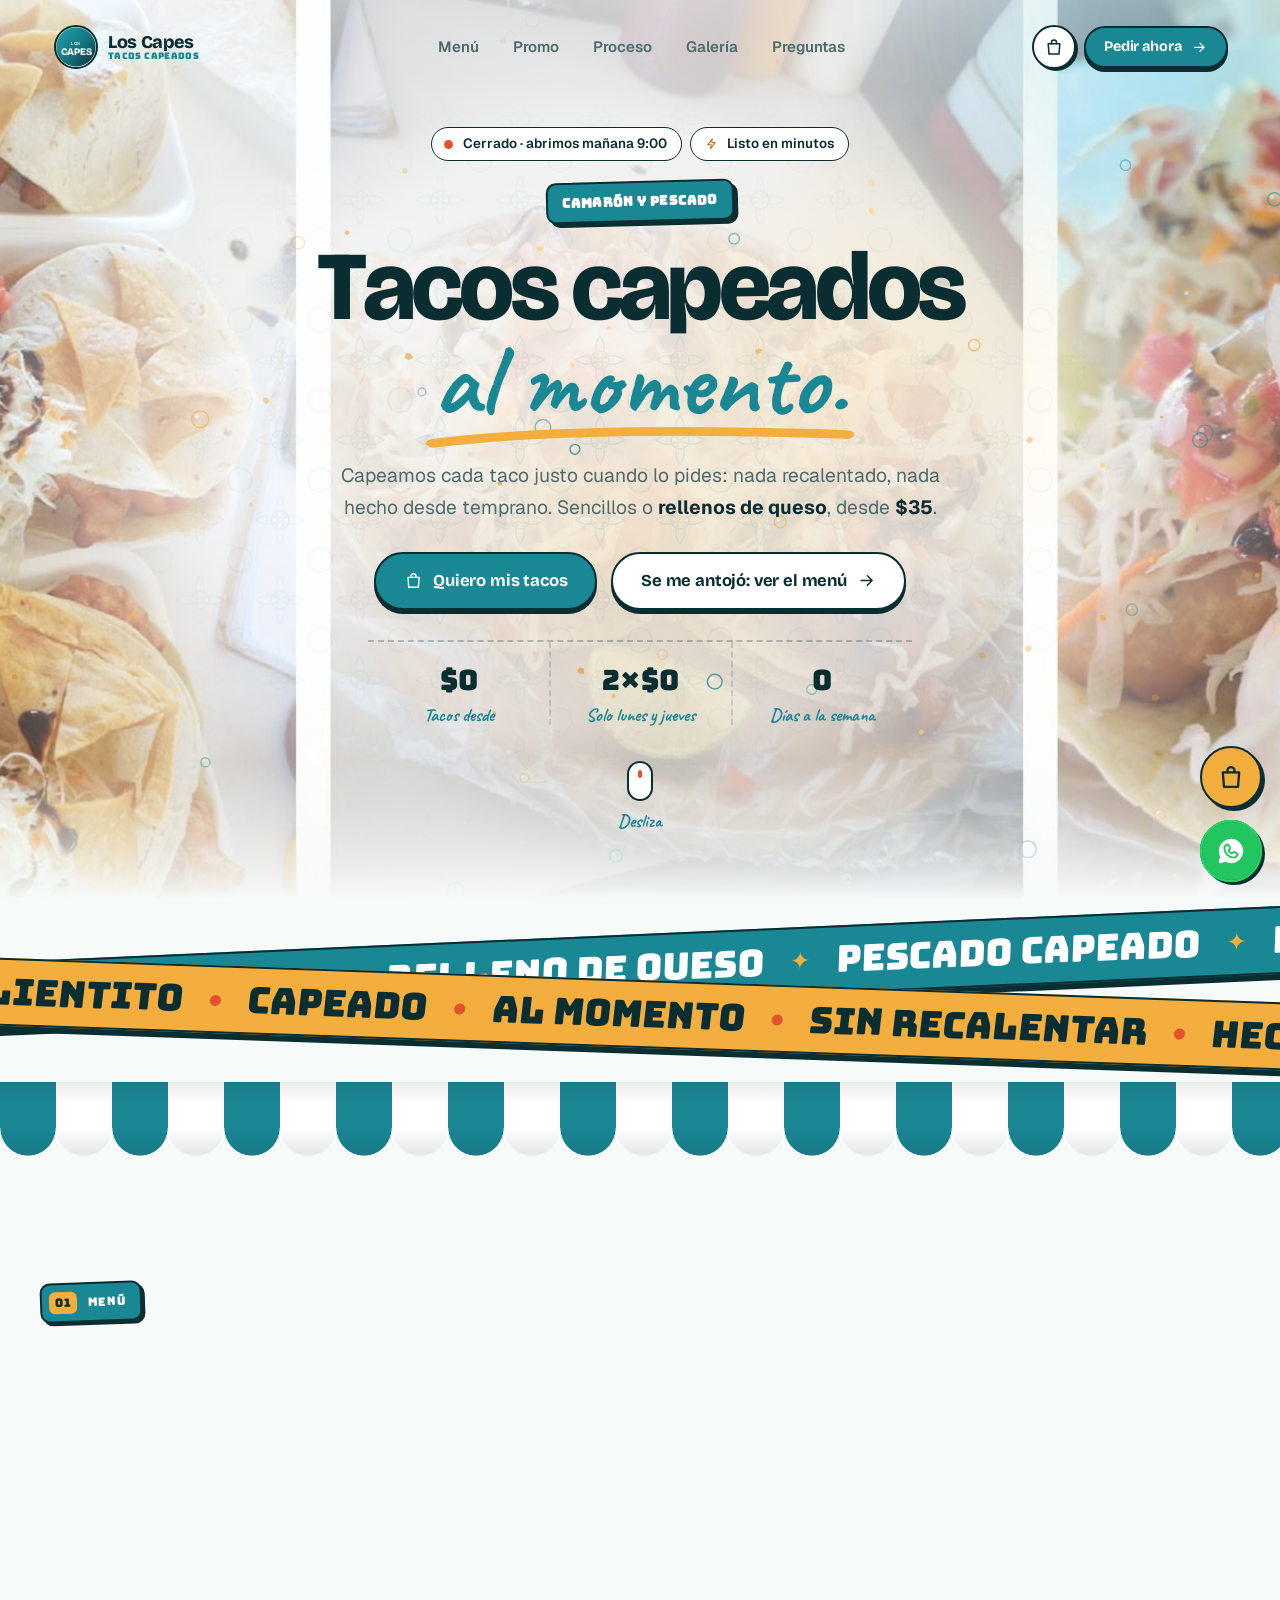
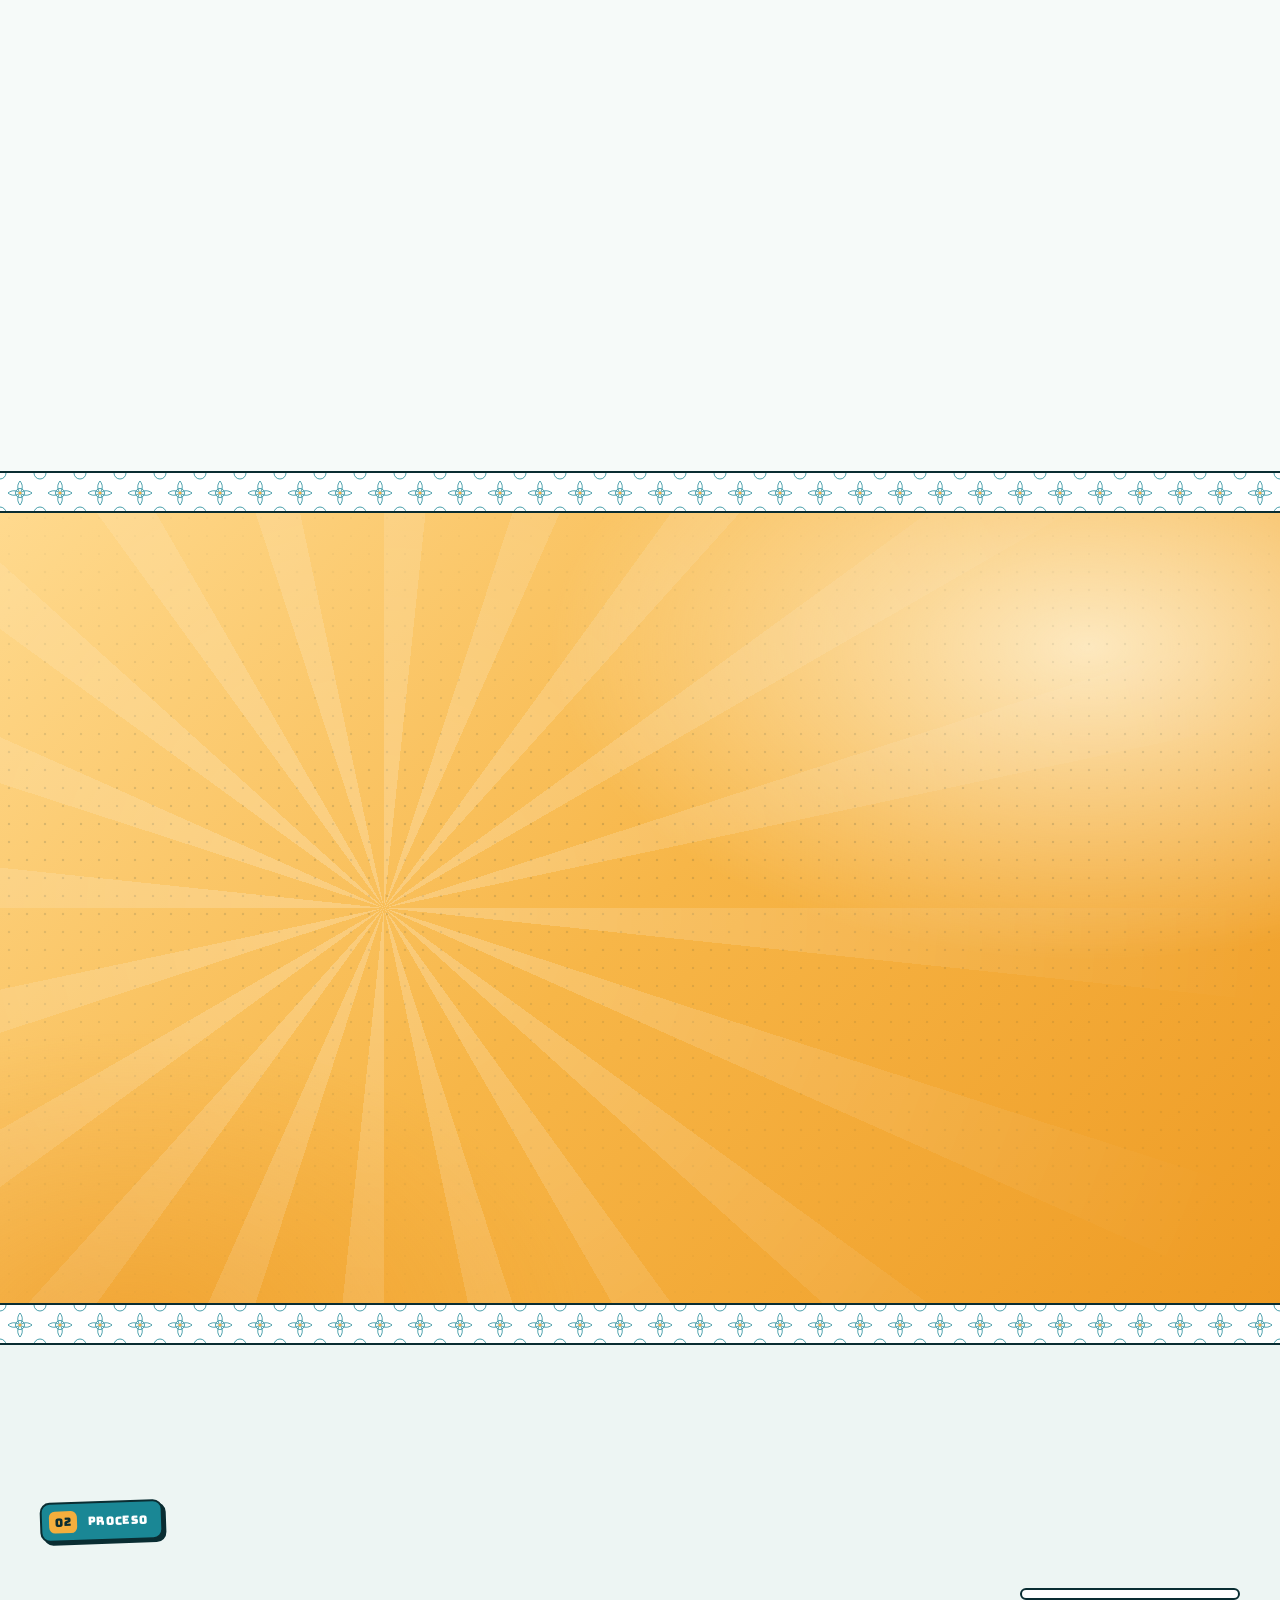
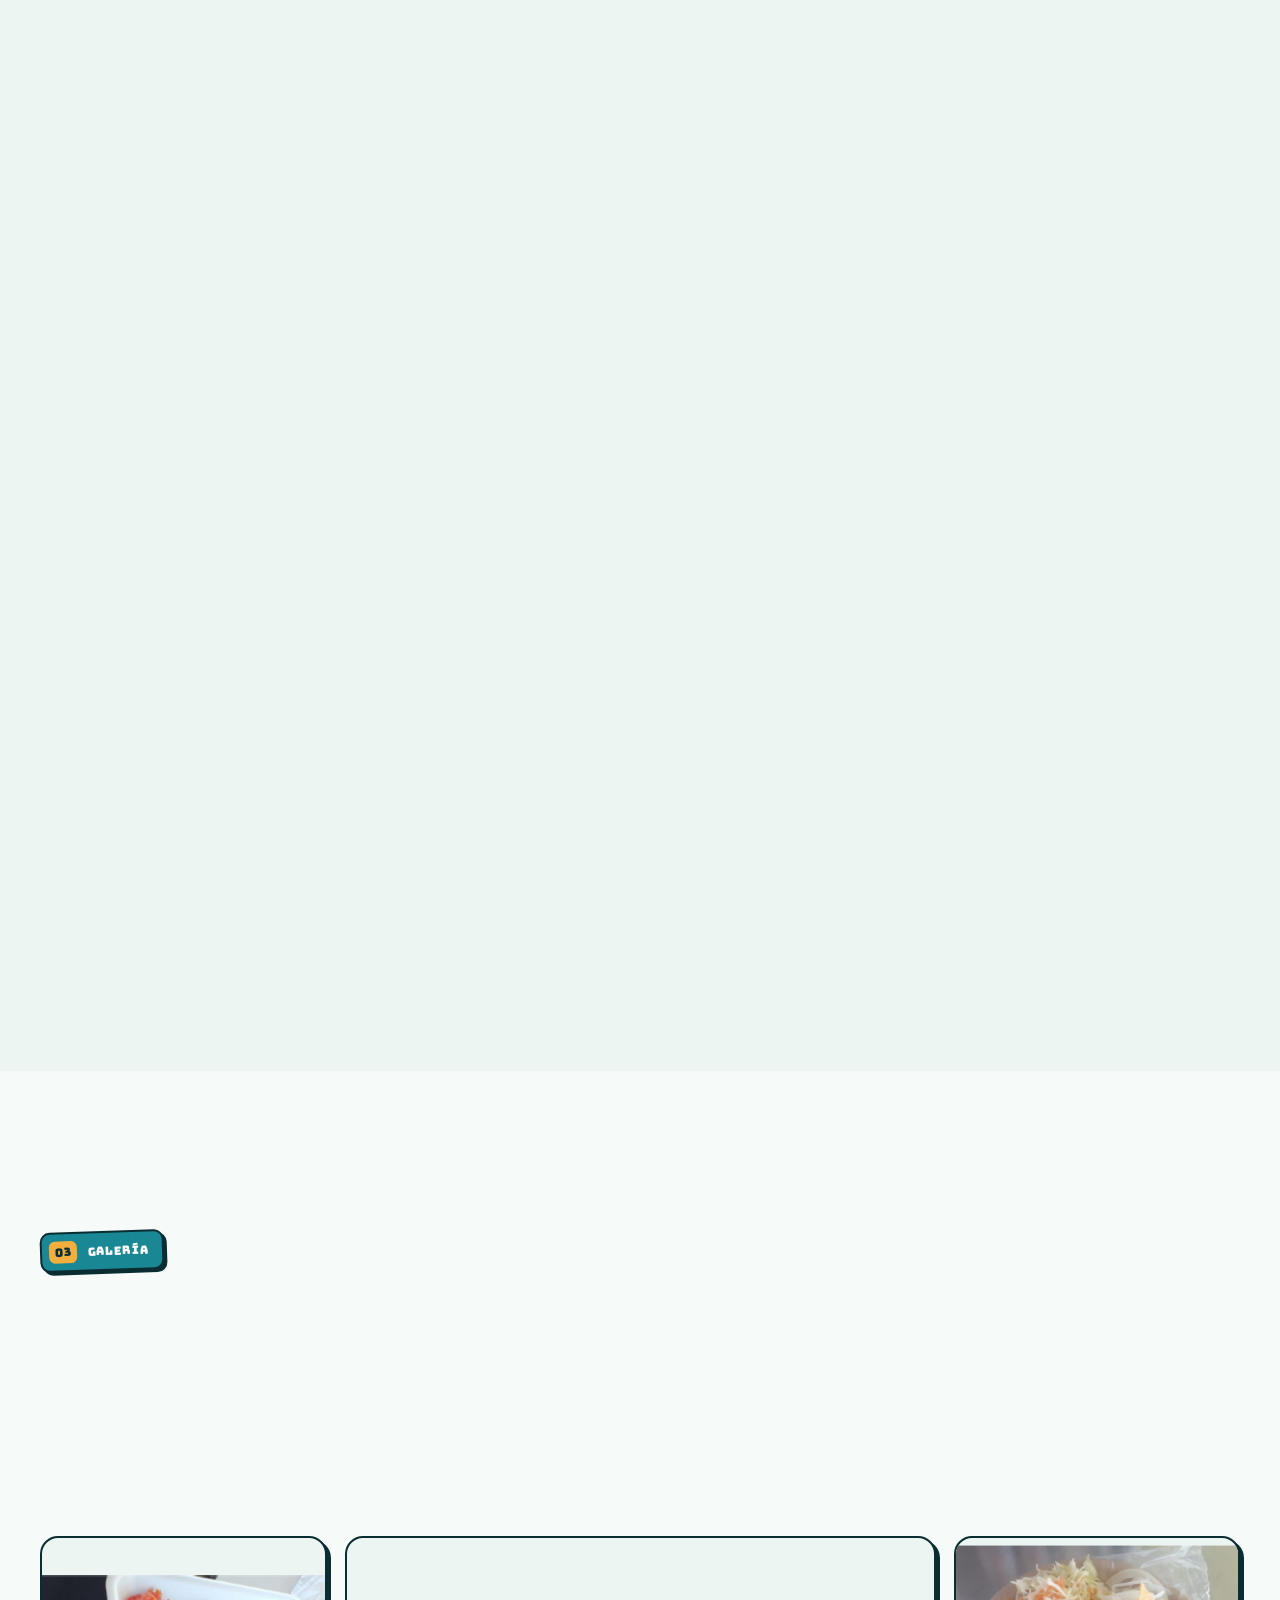
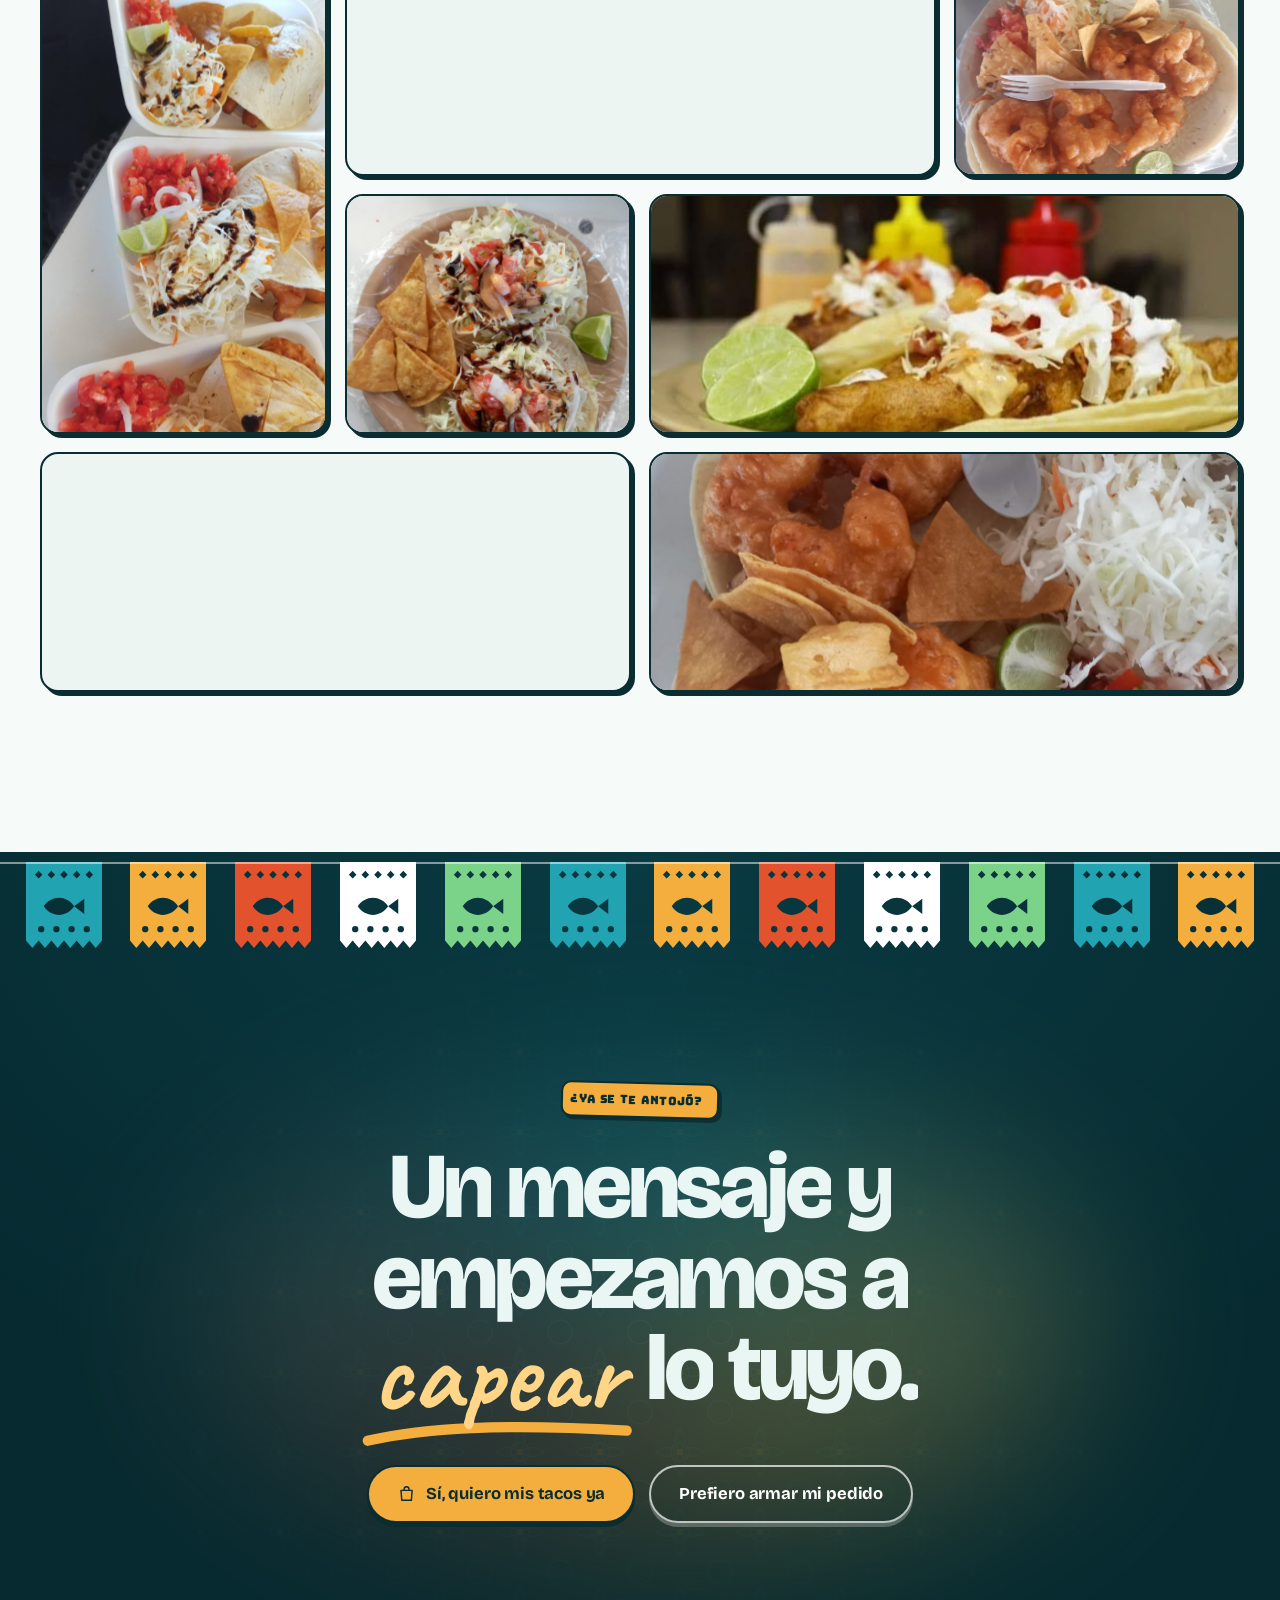
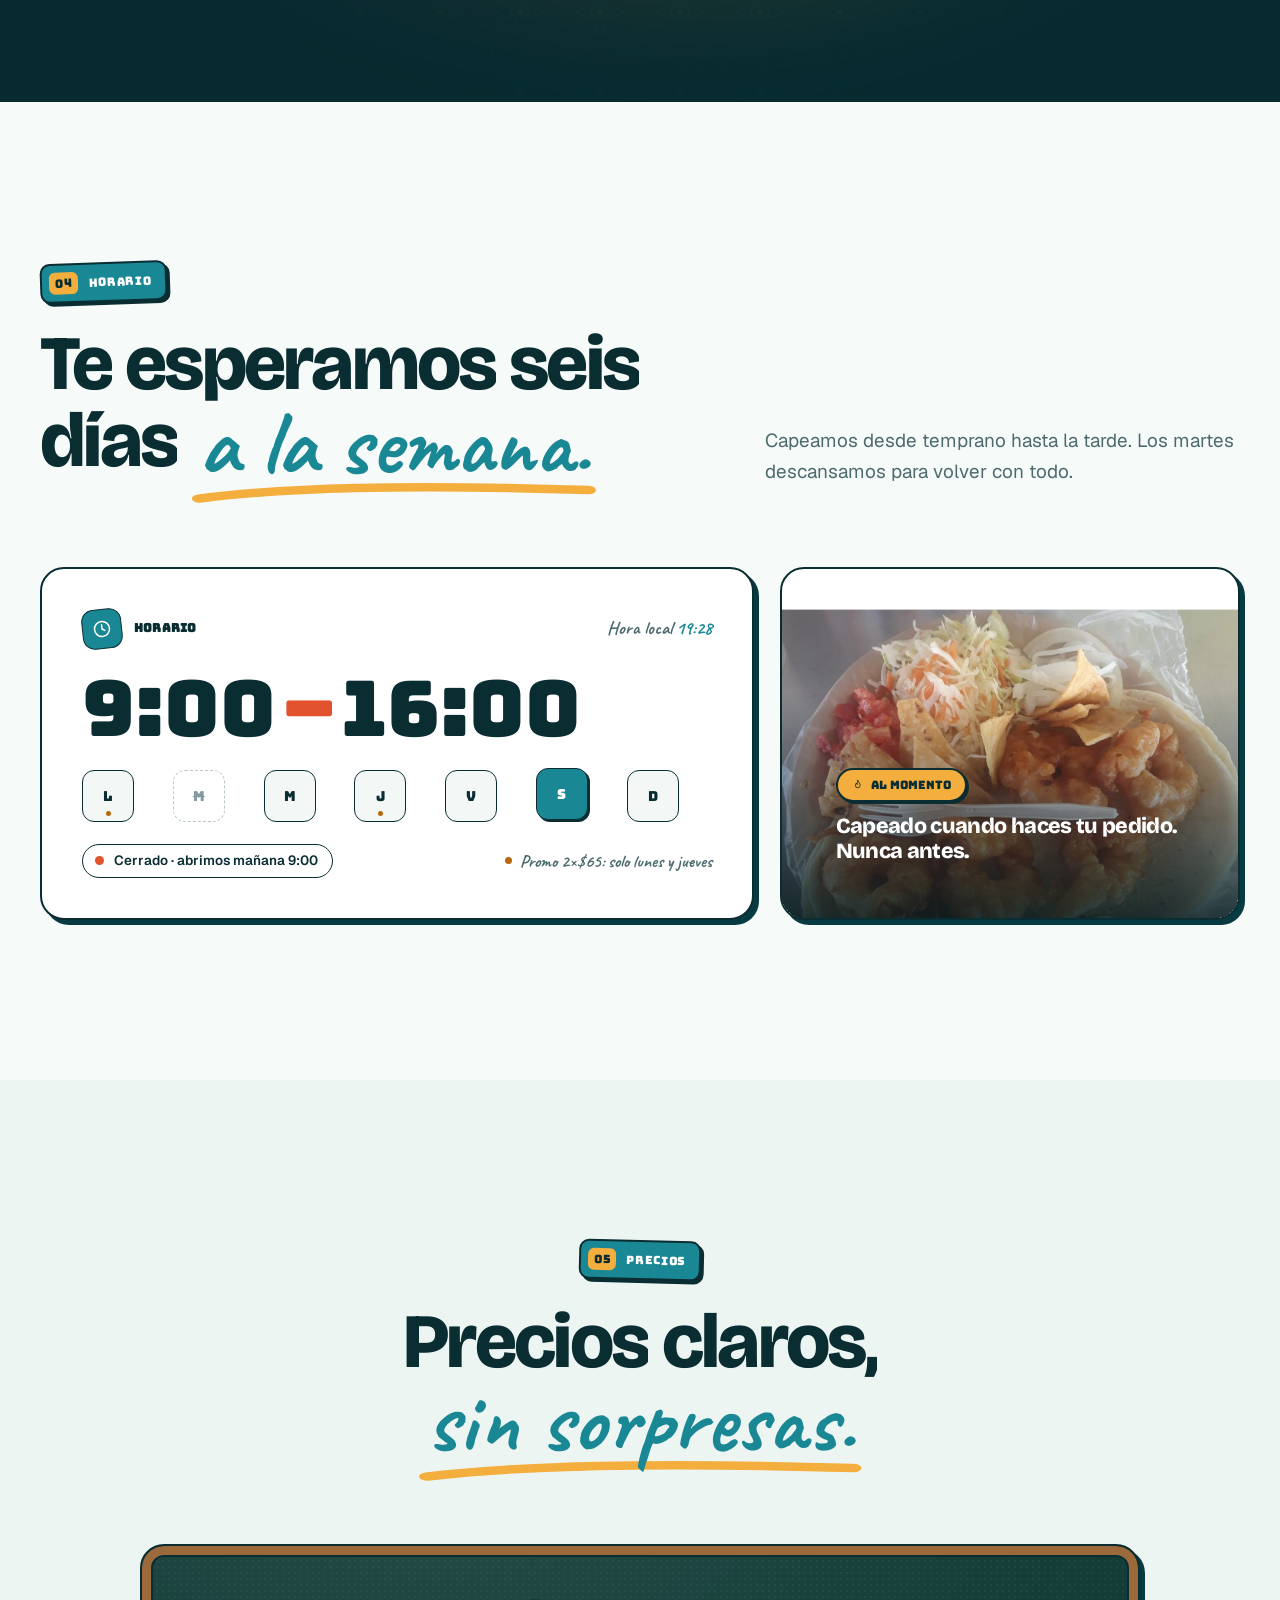
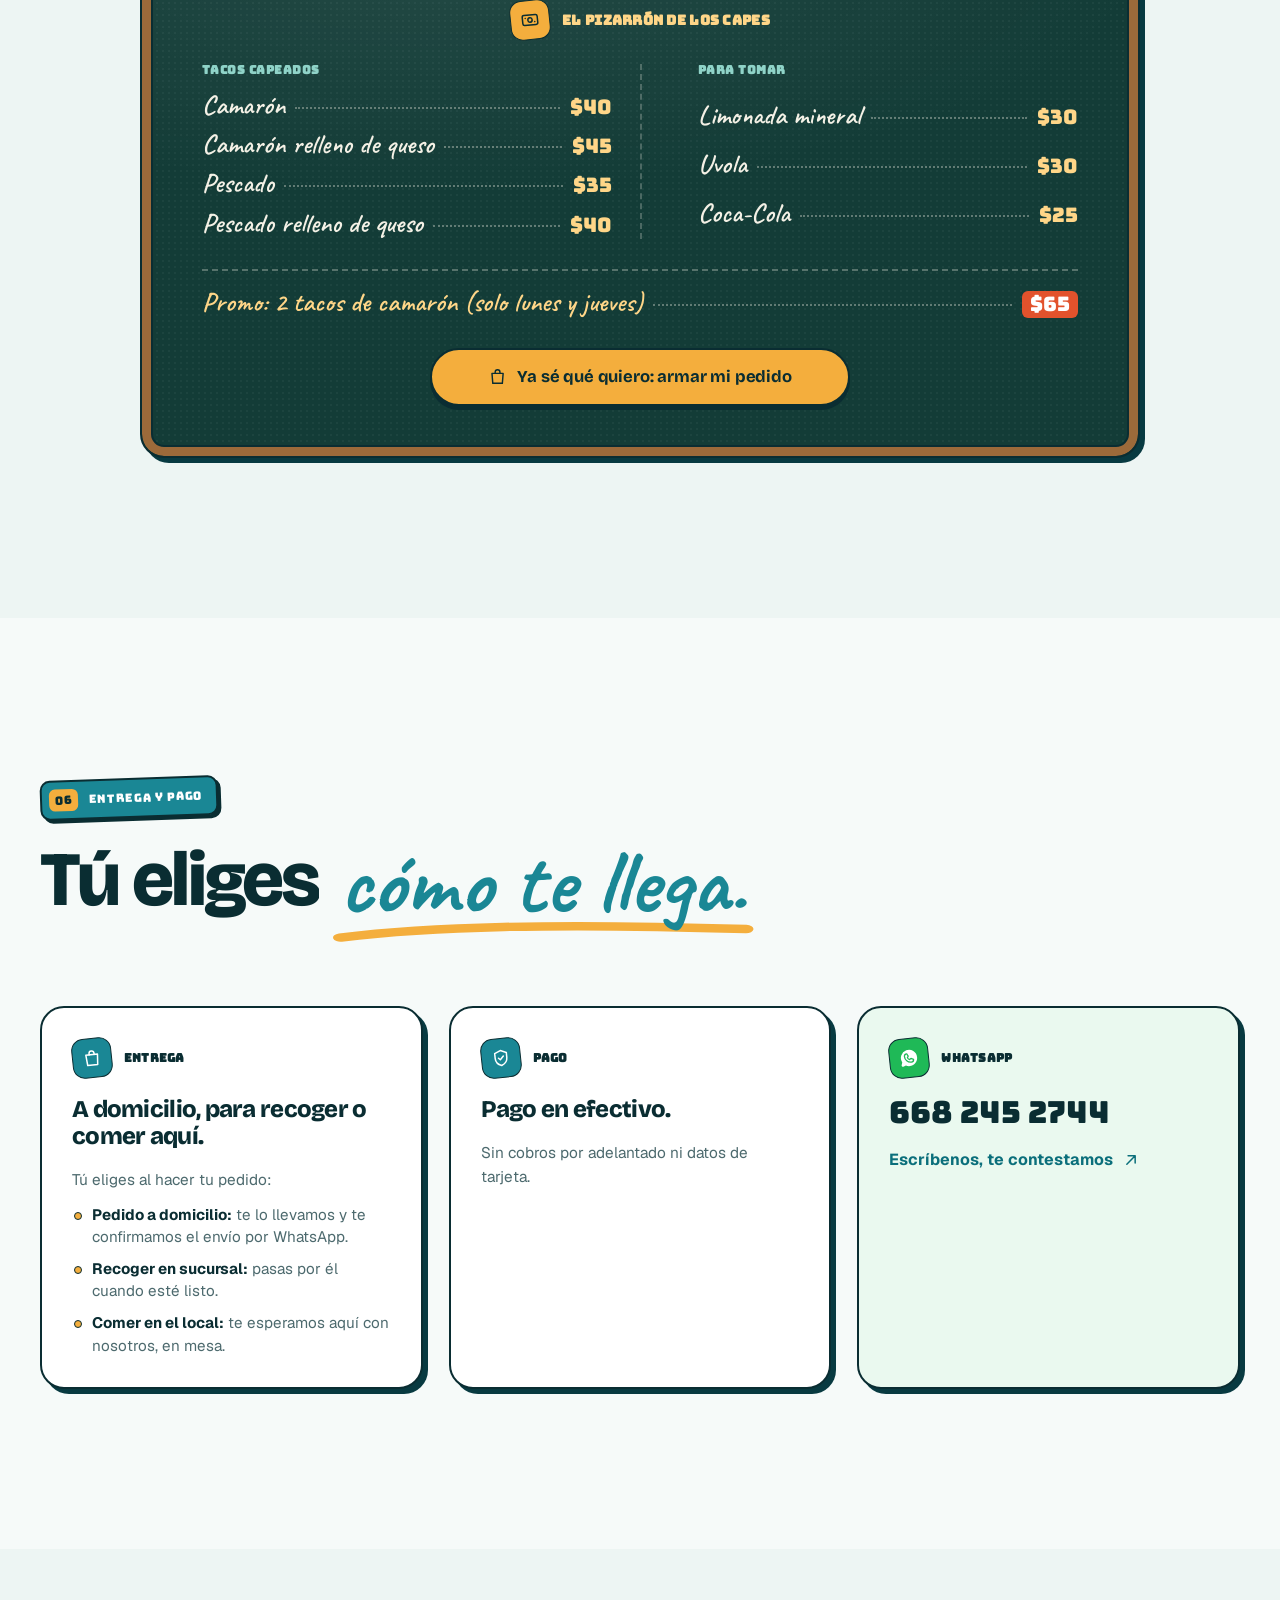
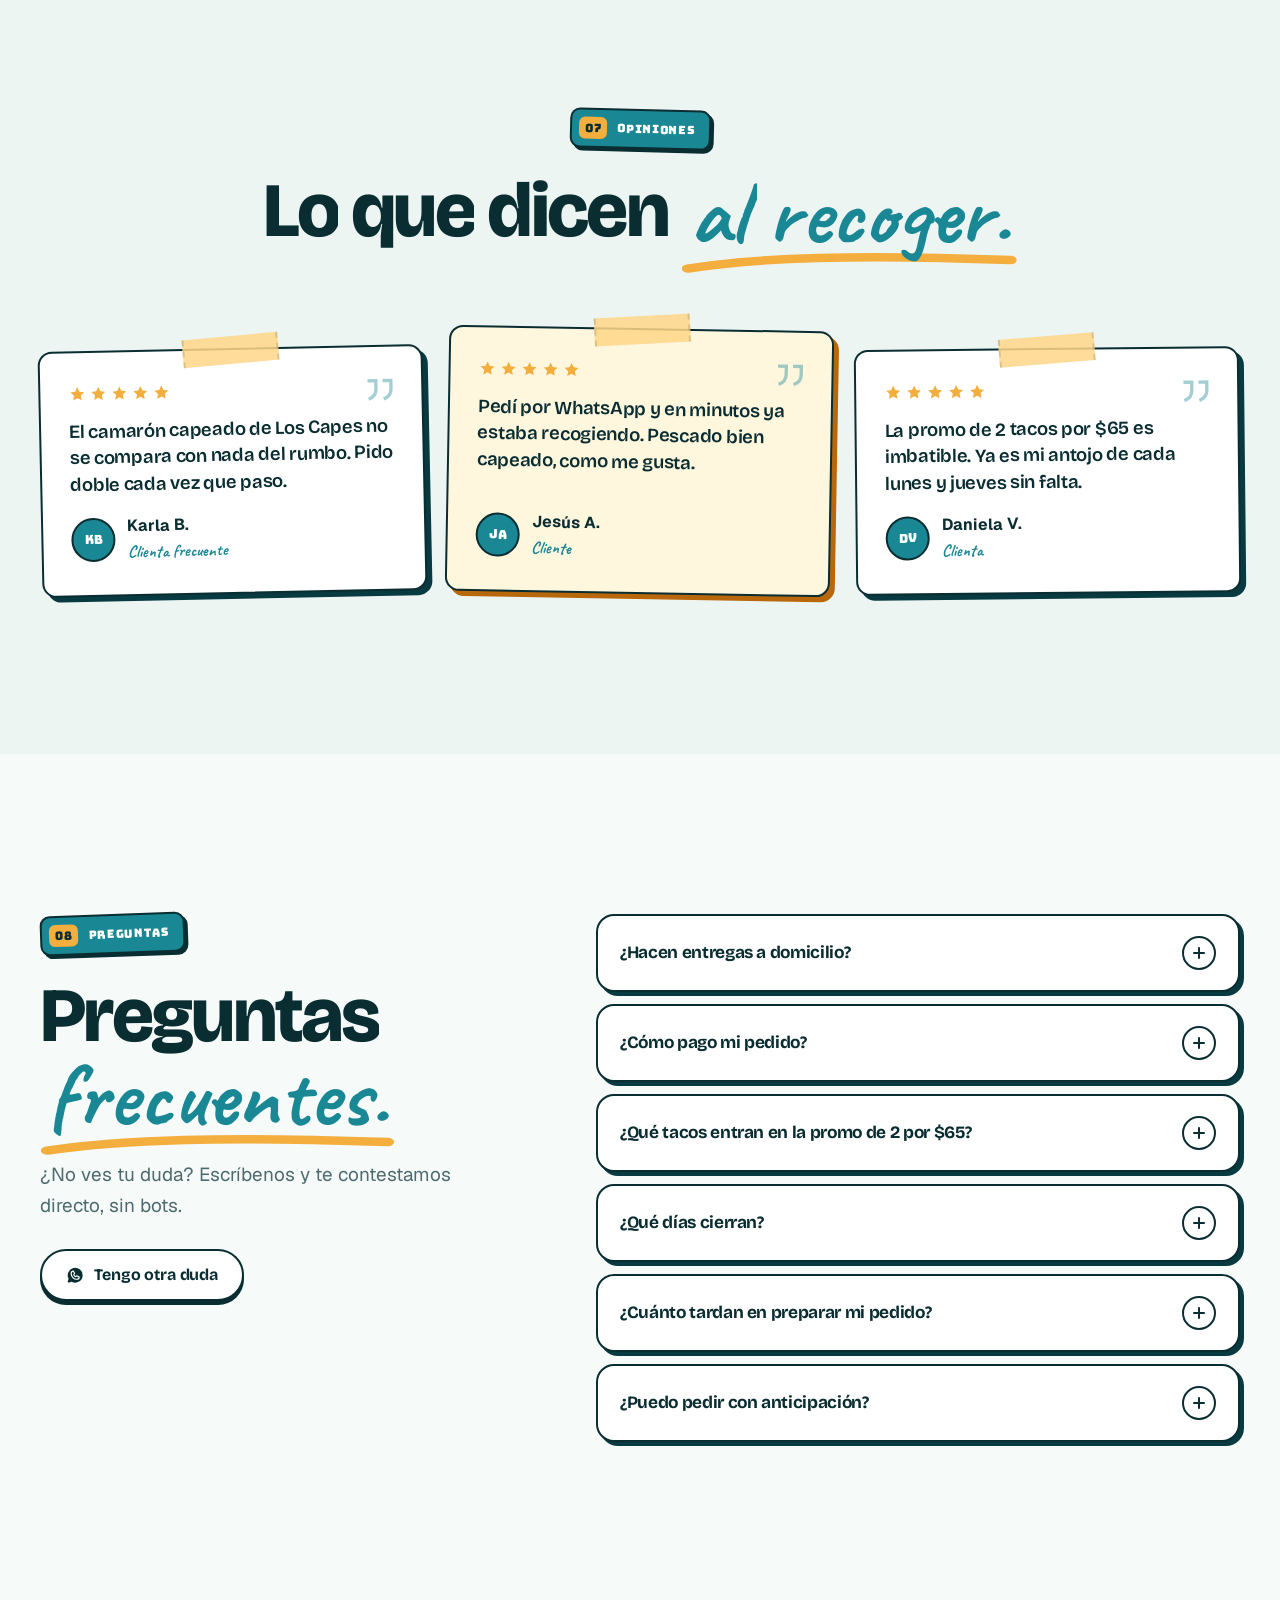
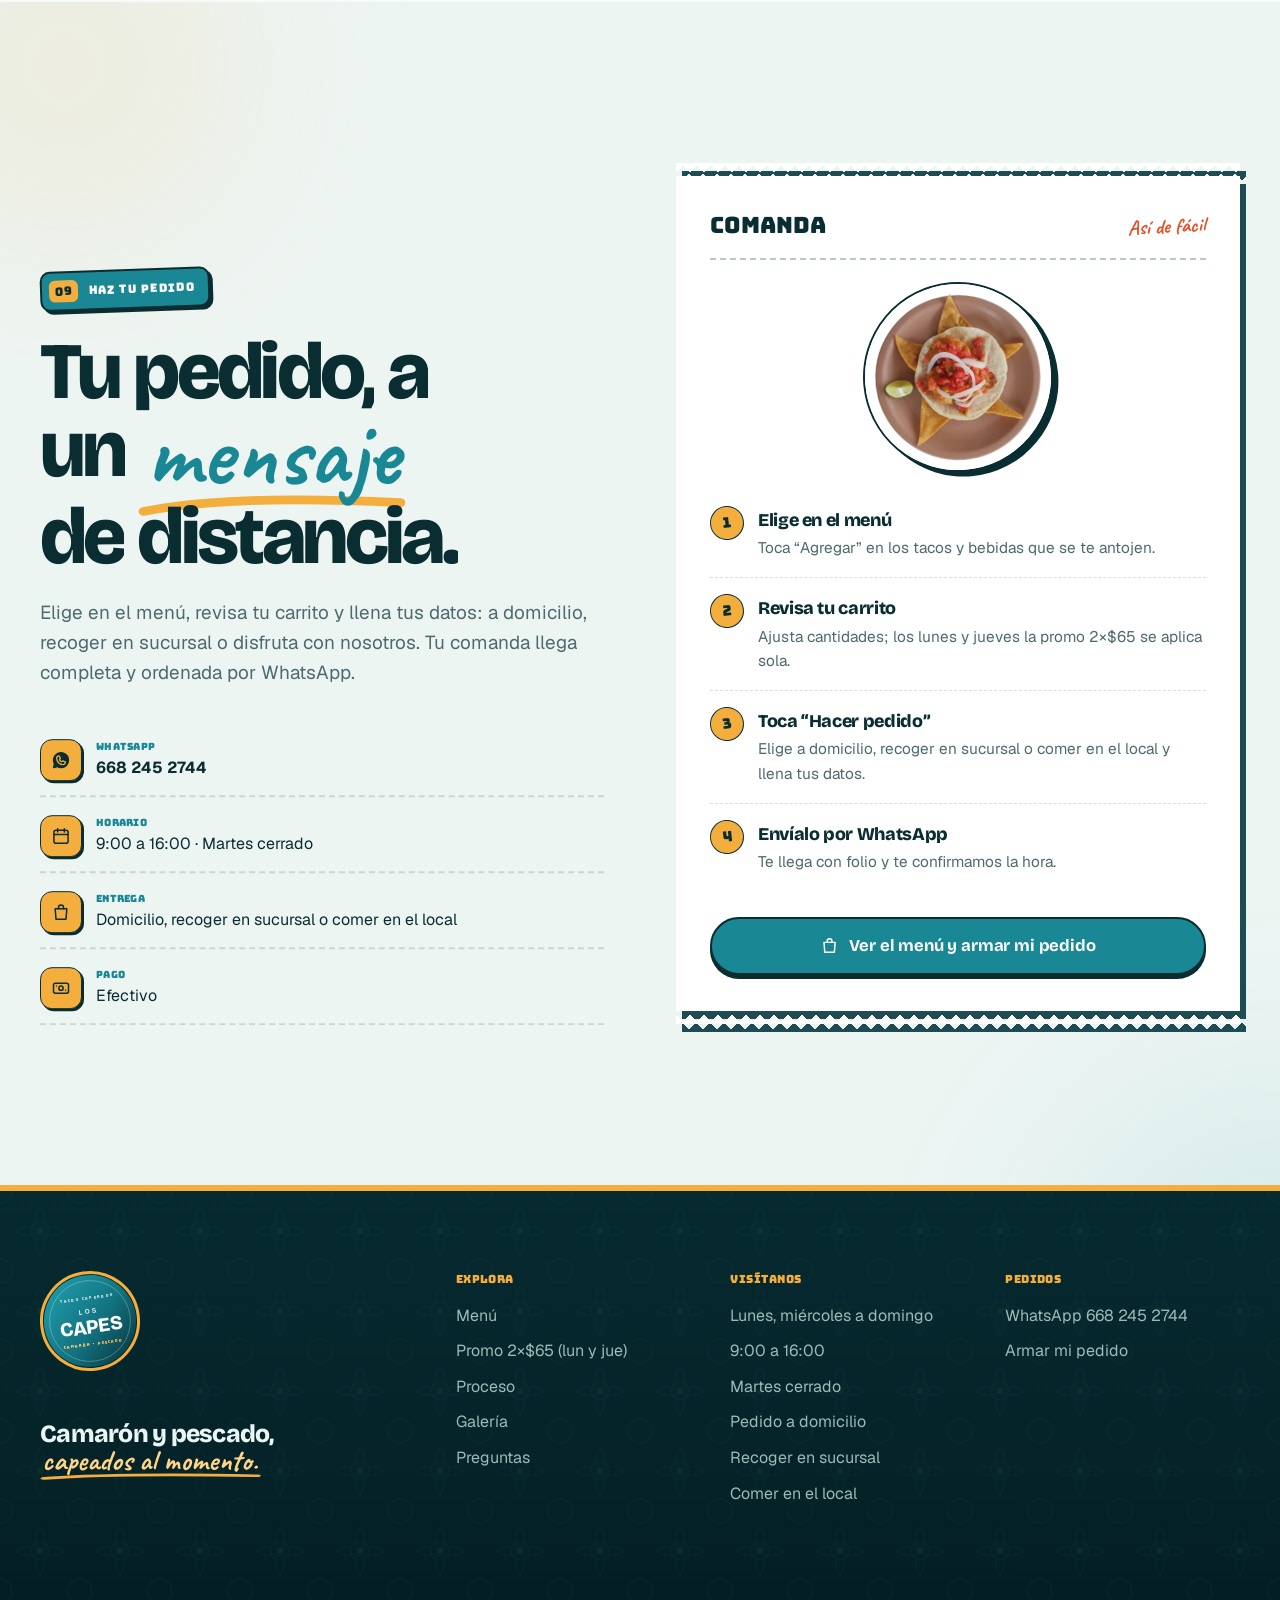
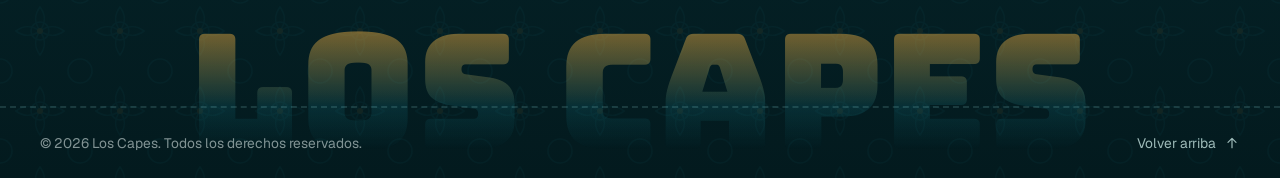
==== commit aa0bca7c: "ultimos cambios imagenes y poup de pedidos" ====
--- a/index.html
+++ b/index.html
@@ -33,14 +33,14 @@
   <meta property="og:title" content="Los Capes | Tacos de camarón y pescado capeados al momento">
   <meta property="og:description" content="Tacos capeados al momento. Sencillos o rellenos de queso, desde $35. Promo 2 tacos de camarón por $65 únicamente lunes y jueves.">
   <meta property="og:url" content="https://www.TU-DOMINIO.com/">
-  <meta property="og:image" content="https://www.TU-DOMINIO.com/img/og-cover-new.jpg">
+  <meta property="og:image" content="https://www.TU-DOMINIO.com/img/negocio/og-cover.jpg">
   <meta property="og:image:width" content="1200">
-  <meta property="og:image:height" content="1801">
+  <meta property="og:image:height" content="630">
   <meta property="og:image:alt" content="Tacos capeados de Los Capes con limón">
   <meta name="twitter:card" content="summary_large_image">
   <meta name="twitter:title" content="Los Capes | Tacos capeados al momento">
   <meta name="twitter:description" content="Camarón y pescado capeados desde $35. Promo 2 tacos por $65 únicamente lunes y jueves.">
-  <meta name="twitter:image" content="https://www.TU-DOMINIO.com/img/og-cover-new.jpg">
+  <meta name="twitter:image" content="https://www.TU-DOMINIO.com/img/negocio/og-cover.jpg">
 
   <link rel="icon" type="image/svg+xml" href="img/favicon.svg">
   <link rel="icon" type="image/png" href="img/favicon.png">
@@ -72,7 +72,7 @@
     "slogan": "Tacos capeados al momento.",
     "description": "Tacos de camarón y pescado capeados al momento, sencillos o rellenos de queso. Pedidos por WhatsApp: a domicilio, para recoger en sucursal o para comer en el local.",
     "url": "https://www.TU-DOMINIO.com/",
-    "image": "https://www.TU-DOMINIO.com/img/og-cover-new.jpg",
+    "image": "https://www.TU-DOMINIO.com/img/negocio/og-cover.jpg",
     "logo": "https://www.TU-DOMINIO.com/img/favicon.png",
     "servesCuisine": ["Mariscos", "Tacos", "Mexicana"],
     "telephone": "+526682452744",
@@ -413,8 +413,8 @@
           <div class="menu__grid">
             <article class="dish" data-reveal data-tilt data-spot>
               <figure class="dish__media" data-cursor="Ver">
-                <img src="img/gallery-1.jpg" width="1400" height="2100" loading="lazy" decoding="async" style="object-position:50% 60%"
-                     alt="Tacos de camarón capeados, servidos sobre tabla de madera">
+                <img src="img/negocio/camaron-capeado.jpg" width="1200" height="1218" loading="lazy" decoding="async" style="object-position:50% 55%"
+                     alt="Taco de camarón capeado sobre tortilla con col, jitomate y limón">
                 <span class="dish__badge dish__badge--teal"><svg class="i" aria-hidden="true" focusable="false"><use href="#i-shrimp"/></svg>Clásico</span>
               </figure>
               <div class="dish__body">
@@ -430,8 +430,8 @@
 
             <article class="dish dish--cheese" data-reveal style="--d:1" data-tilt data-spot>
               <figure class="dish__media" data-cursor="Ver">
-                <img src="img/taco-camaron.jpg" width="1200" height="800" loading="lazy" decoding="async"
-                     alt="Tacos de camarón relleno de queso, capeados al momento y con queso derretido">
+                <img src="img/negocio/camaron-plato.jpg" width="1200" height="1398" loading="lazy" decoding="async" style="object-position:50% 38%"
+                     alt="Camarones capeados sobre tortilla con totopos, col, jitomate y limón">
                 <span class="dish__badge"><svg class="i" aria-hidden="true" focusable="false"><use href="#i-cheese"/></svg>Relleno de queso</span>
               </figure>
               <div class="dish__body">
@@ -447,8 +447,8 @@
 
             <article class="dish" data-reveal style="--d:2" data-tilt data-spot>
               <figure class="dish__media" data-cursor="Ver">
-                <img src="img/gallery-2.jpg" width="1400" height="933" loading="lazy" decoding="async"
-                     alt="Tacos de pescado capeado con cebolla morada, jitomate y cilantro">
+                <img src="img/negocio/tacos-pescado.jpg" width="1400" height="1024" loading="lazy" decoding="async"
+                     alt="Tacos de pescado capeado con col, jitomate, cebolla y limón">
                 <span class="dish__badge dish__badge--teal"><svg class="i" aria-hidden="true" focusable="false"><use href="#i-fish"/></svg>Clásico</span>
               </figure>
               <div class="dish__body">
@@ -464,8 +464,8 @@
 
             <article class="dish dish--cheese" data-reveal style="--d:3" data-tilt data-spot>
               <figure class="dish__media" data-cursor="Ver">
-                <img src="img/taco-pescado.jpg" width="1200" height="1678" loading="lazy" decoding="async"
-                     alt="Taco de pescado capeado relleno de queso con aguacate, jitomate y cilantro">
+                <img src="img/negocio/pescado-capeado.jpg" width="1200" height="1222" loading="lazy" decoding="async" style="object-position:50% 52%"
+                     alt="Piezas de pescado capeado sobre tortilla con totopos">
                 <span class="dish__badge"><svg class="i" aria-hidden="true" focusable="false"><use href="#i-cheese"/></svg>Relleno de queso</span>
               </figure>
               <div class="dish__body">
@@ -540,8 +540,8 @@
         <article class="combo" data-reveal data-spot>
           <div class="combo__border" aria-hidden="true"></div>
           <div class="combo__media">
-            <img src="img/gallery-3.jpg" width="1400" height="933" loading="lazy" decoding="async"
-                 alt="Tacos de camarón con aguacate, jitomate y col morada">
+            <img src="img/negocio/dos-tacos.jpg" width="1261" height="1300" loading="lazy" decoding="async" style="object-position:50% 45%"
+                 alt="Dos tacos capeados con col, jitomate y salsa, con limón">
           </div>
           <div class="combo__body">
             <p class="promo-chip" data-promo data-active="false"><span class="promo-chip__dot" aria-hidden="true"></span><span data-promo-text>Solo lunes y jueves</span></p>
@@ -613,7 +613,7 @@
 
         <ol class="process__track" id="process-track">
           <li class="pstep" data-reveal>
-            <div class="pstep__media"><img src="img/gallery-2.jpg" width="1400" height="933" loading="lazy" decoding="async" alt="Tacos de pescado capeado con cebolla morada, cilantro y salsa de piña"></div>
+            <div class="pstep__media"><img src="img/negocio/plato-de-lado.jpg" width="720" height="472" loading="lazy" decoding="async" alt="Tacos de pescado capeado con crema, col y limón en un plato"></div>
             <div class="pstep__body">
               <span class="pstep__num">01</span>
               <h3 class="pstep__title"><svg class="i" aria-hidden="true" focusable="false"><use href="#i-chat"/></svg>Pides</h3>
@@ -621,7 +621,7 @@
             </div>
           </li>
           <li class="pstep" data-reveal style="--d:1">
-            <div class="pstep__media"><img src="img/taco-pescado.jpg" width="1200" height="1678" loading="lazy" decoding="async" alt="Pescado recién capeado, sobre tortilla"></div>
+            <div class="pstep__media"><img src="img/negocio/camaron-capeado.jpg" width="1200" height="1218" loading="lazy" decoding="async" style="object-position:50% 55%" alt="Camarones recién capeados sobre tortilla"></div>
             <div class="pstep__body">
               <span class="pstep__num">02</span>
               <h3 class="pstep__title"><svg class="i" aria-hidden="true" focusable="false"><use href="#i-sparkle"/></svg>Capeamos</h3>
@@ -629,7 +629,7 @@
             </div>
           </li>
           <li class="pstep" data-reveal style="--d:2">
-            <div class="pstep__media"><img src="img/hero-tacos.jpg" width="1600" height="2400" loading="lazy" decoding="async" alt="Mano exprimiendo limón sobre pescado capeado recién servido"></div>
+            <div class="pstep__media"><img src="img/negocio/charolas-para-llevar.jpg" width="1085" height="1600" loading="lazy" decoding="async" style="object-position:50% 40%" alt="Charolas de tacos capeados listas para llevar"></div>
             <div class="pstep__body">
               <span class="pstep__num">03</span>
               <h3 class="pstep__title"><svg class="i" aria-hidden="true" focusable="false"><use href="#i-bag"/></svg>Lo recibes</h3>
@@ -665,34 +665,46 @@
 
         <div class="gallery__grid">
           <figure class="gitem gitem--tall" data-reveal="clip">
-            <button class="gitem__btn" type="button" data-lightbox="0" data-cursor="Ver" aria-label="Ampliar foto: tacos capeados sobre tabla de madera">
-              <img src="img/gallery-1.jpg" width="1400" height="2100" loading="lazy" decoding="async" data-parallax-img alt="Tacos capeados servidos sobre una tabla de madera, recién hechos, con limón y salsa verde">
+            <button class="gitem__btn" type="button" data-lightbox="0" data-cursor="Ver" aria-label="Ampliar foto: charolas de tacos listas para llevar">
+              <img src="img/negocio/charolas-para-llevar.jpg" width="1085" height="1600" loading="lazy" decoding="async" data-parallax-img style="object-position:50% 45%" alt="Tres charolas de tacos capeados con col, jitomate y limón, listas para llevar">
             </button>
-            <figcaption>Recién salidos del capeado</figcaption>
+            <figcaption>Listos para llevar</figcaption>
           </figure>
           <figure class="gitem gitem--wide" data-reveal="clip" style="--d:1">
-            <button class="gitem__btn" type="button" data-lightbox="1" data-cursor="Ver" aria-label="Ampliar foto: tacos de pescado con salsa de piña">
-              <img src="img/gallery-2.jpg" width="1400" height="933" loading="lazy" decoding="async" data-parallax-img alt="Tacos de pescado capeado con cebolla morada, cilantro y salsa de piña">
+            <button class="gitem__btn" type="button" data-lightbox="1" data-cursor="Ver" aria-label="Ampliar foto: tacos de pescado capeado">
+              <img src="img/negocio/tacos-pescado.jpg" width="1400" height="1024" loading="lazy" decoding="async" data-parallax-img style="object-position:50% 55%" alt="Dos tacos de pescado capeado con col, jitomate, cebolla y limón">
             </button>
             <figcaption>Con todo, al estilo Los Capes</figcaption>
           </figure>
           <figure class="gitem" data-reveal="clip" style="--d:2">
-            <button class="gitem__btn" type="button" data-lightbox="2" data-cursor="Ver" aria-label="Ampliar foto: camarón capeado recién hecho">
-              <img src="img/proceso-frito.jpg" width="1400" height="2099" loading="lazy" decoding="async" data-parallax-img alt="Camarón capeado recién hecho, en canasta metálica">
+            <button class="gitem__btn" type="button" data-lightbox="2" data-cursor="Ver" aria-label="Ampliar foto: camarones capeados sobre tortilla">
+              <img src="img/negocio/camaron-capeado.jpg" width="1200" height="1218" loading="lazy" decoding="async" data-parallax-img style="object-position:50% 55%" alt="Camarones capeados sobre tortilla con col, jitomate y limón">
             </button>
-            <figcaption>Recién capeado</figcaption>
+            <figcaption>Camarón recién capeado</figcaption>
           </figure>
           <figure class="gitem" data-reveal="clip" style="--d:1">
-            <button class="gitem__btn" type="button" data-lightbox="3" data-cursor="Ver" aria-label="Ampliar foto: tacos de camarón relleno de queso">
-              <img src="img/taco-camaron.jpg" width="1200" height="800" loading="lazy" decoding="async" data-parallax-img alt="Tacos de camarón relleno de queso, capeados, con limón y salsa">
+            <button class="gitem__btn" type="button" data-lightbox="3" data-cursor="Ver" aria-label="Ampliar foto: dos tacos capeados con limón">
+              <img src="img/negocio/dos-tacos.jpg" width="1261" height="1300" loading="lazy" decoding="async" data-parallax-img style="object-position:50% 45%" alt="Dos tacos capeados con col, jitomate y salsa, con limón">
             </button>
-            <figcaption>Relleno de queso</figcaption>
+            <figcaption>Con todo y limón</figcaption>
           </figure>
           <figure class="gitem gitem--wide" data-reveal="clip" style="--d:2">
-            <button class="gitem__btn" type="button" data-lightbox="4" data-cursor="Ver" aria-label="Ampliar foto: tacos de camarón con guacamole">
-              <img src="img/gallery-4.jpg" width="1400" height="1865" loading="lazy" decoding="async" data-parallax-img alt="Tacos de camarón con guacamole y crema">
+            <button class="gitem__btn" type="button" data-lightbox="4" data-cursor="Ver" aria-label="Ampliar foto: tacos de pescado capeado en un plato">
+              <img src="img/negocio/plato-de-lado.jpg" width="720" height="472" loading="lazy" decoding="async" data-parallax-img style="object-position:50% 55%" alt="Tacos de pescado capeado con crema, col y limón en un plato">
             </button>
-            <figcaption>Para compartir (o no)</figcaption>
+            <figcaption>Bien servidos</figcaption>
+          </figure>
+          <figure class="gitem gitem--wide" data-reveal="clip" style="--d:1">
+            <button class="gitem__btn" type="button" data-lightbox="5" data-cursor="Ver" aria-label="Ampliar foto: pescado capeado sobre tortilla">
+              <img src="img/negocio/pescado-capeado.jpg" width="1200" height="1222" loading="lazy" decoding="async" data-parallax-img style="object-position:50% 52%" alt="Tres piezas de pescado capeado sobre tortilla con totopos">
+            </button>
+            <figcaption>Pescado capeado</figcaption>
+          </figure>
+          <figure class="gitem gitem--wide" data-reveal="clip" style="--d:2">
+            <button class="gitem__btn" type="button" data-lightbox="6" data-cursor="Ver" aria-label="Ampliar foto: camarón capeado con totopos">
+              <img src="img/negocio/camaron-plato.jpg" width="1200" height="1398" loading="lazy" decoding="async" data-parallax-img style="object-position:50% 50%" alt="Camarón capeado sobre tortilla con totopos, col, jitomate y cebolla">
+            </button>
+            <figcaption>Camarón con todo</figcaption>
           </figure>
         </div>
       </div>
@@ -756,7 +768,7 @@
           </article>
 
           <article class="cell cell--photo" data-reveal style="--d:1">
-            <img src="img/proceso-frito.jpg" width="1400" height="2099" loading="lazy" decoding="async" data-parallax-img alt="Camarones recién capeados">
+            <img src="img/negocio/camaron-capeado.jpg" width="1200" height="1218" loading="lazy" decoding="async" data-parallax-img alt="Camarones capeados recién hechos">
             <div class="cell__photo-copy">
               <span class="chip chip--glass"><svg class="i" aria-hidden="true" focusable="false"><use href="#i-flame"/></svg>Al momento</span>
               <p>Capeado cuando haces tu pedido. Nunca antes.</p>
@@ -971,6 +983,9 @@
 
         <div class="form-card form-card--steps" data-reveal="scale">
           <div class="ticket-head" aria-hidden="true"><span>Comanda</span><span>Así de fácil</span></div>
+          <figure class="howto__plate">
+            <img src="img/negocio/menu-plato.jpg" width="900" height="900" loading="lazy" decoding="async" alt="Taco de camarón capeado con pico de gallo, cebolla y limón sobre un plato">
+          </figure>
           <ol class="howto">
             <li class="howto__step">
               <span class="howto__num">1</span>
@@ -1096,7 +1111,7 @@
     <div class="checkout__scroll" data-lenis-prevent>
       <div class="checkout__ticket">
         <div class="ticket-head">
-          <span id="checkout-title">Comanda</span>
+          <span class="checkout__title"><img class="checkout__thumb" src="img/negocio/menu-plato.jpg" width="900" height="900" loading="lazy" decoding="async" alt=""><span id="checkout-title">Comanda</span></span>
           <button class="icon-btn" id="checkout-close" type="button" aria-label="Cerrar pedido">
             <svg class="i" aria-hidden="true" focusable="false"><use href="#i-close"/></svg>
           </button>
@@ -1137,12 +1152,12 @@
                 <input type="radio" name="mode" value="mesa" aria-describedby="f-mode-err">
                 <span class="choice__card">
                   <span class="choice__ico"><svg class="i" aria-hidden="true" focusable="false"><use href="#i-dine"/></svg></span>
-                  <strong>Comer en el local</strong>
+                  <strong>Disfruta con nosotros</strong>
                   <small>Te esperamos en mesa</small>
                 </span>
               </label>
             </div>
-            <p class="field__err" id="f-mode-err" hidden>Elige pedido a domicilio, recoger en sucursal o comer en el local.</p>
+            <p class="field__err" id="f-mode-err" hidden>Elige pedido a domicilio, recoger en sucursal o disfruta con nosotros.</p>
           </fieldset>
 
           <fieldset class="form__block">
@@ -1183,8 +1198,8 @@
             <!-- Solo para comer en el local -->
             <div class="delivery" id="dinein-fields" hidden>
               <div class="field">
-                <input class="field__input" id="f-people" name="people" type="text" inputmode="numeric" placeholder=" ">
-                <label class="field__label" for="f-people">¿Cuántas personas? (opcional)</label>
+                <input class="field__input" id="f-tablename" name="tablename" type="text" autocomplete="off" placeholder=" ">
+                <label class="field__label" for="f-tablename">¿A nombre de quién?</label>
               </div>
             </div>
 
--- a/css/styles.css
+++ b/css/styles.css
@@ -2616,6 +2616,20 @@
   border: 1.5px solid var(--ink);
   transform: rotate(-6deg);
 }
+.howto__plate {
+  width: min(190px, 52%);
+  aspect-ratio: 1;
+  margin: 2px auto 18px;
+  overflow: hidden;
+  border-radius: 50%;
+  background: #fff;
+  border: var(--border);
+  box-shadow: 5px 5px 0 var(--ink);
+  transform: rotate(-5deg);
+  transition: transform .8s var(--ease-spring);
+}
+.form-card--steps:hover .howto__plate { transform: rotate(3deg) scale(1.04); }
+.howto__plate img { width: 100%; height: 100%; object-fit: cover; }
 .howto__text { display: grid; gap: 2px; color: var(--muted); font-size: .96rem; }
 .howto__text strong { font-family: var(--font-display); font-size: 1.12rem; font-weight: 800; letter-spacing: -.02em; color: var(--ink); }
 
@@ -2668,6 +2682,8 @@
 .checkout__ticket::before { top: -13px; background-position: left bottom; transform: scaleY(-1); }
 .checkout__ticket::after { bottom: -13px; background-position: left top; }
 .checkout .ticket-head { align-items: center; }
+.checkout__title { display: inline-flex; align-items: center; gap: 12px; }
+.checkout__thumb { width: 50px; height: 50px; border-radius: 50%; object-fit: cover; border: 2px solid var(--ink); background: #fff; transform: rotate(-6deg); }
 .checkout .ticket-head span { font-family: var(--font-sign); font-size: 1.5rem; color: var(--ink); }
 
 /* Resumen del pedido */
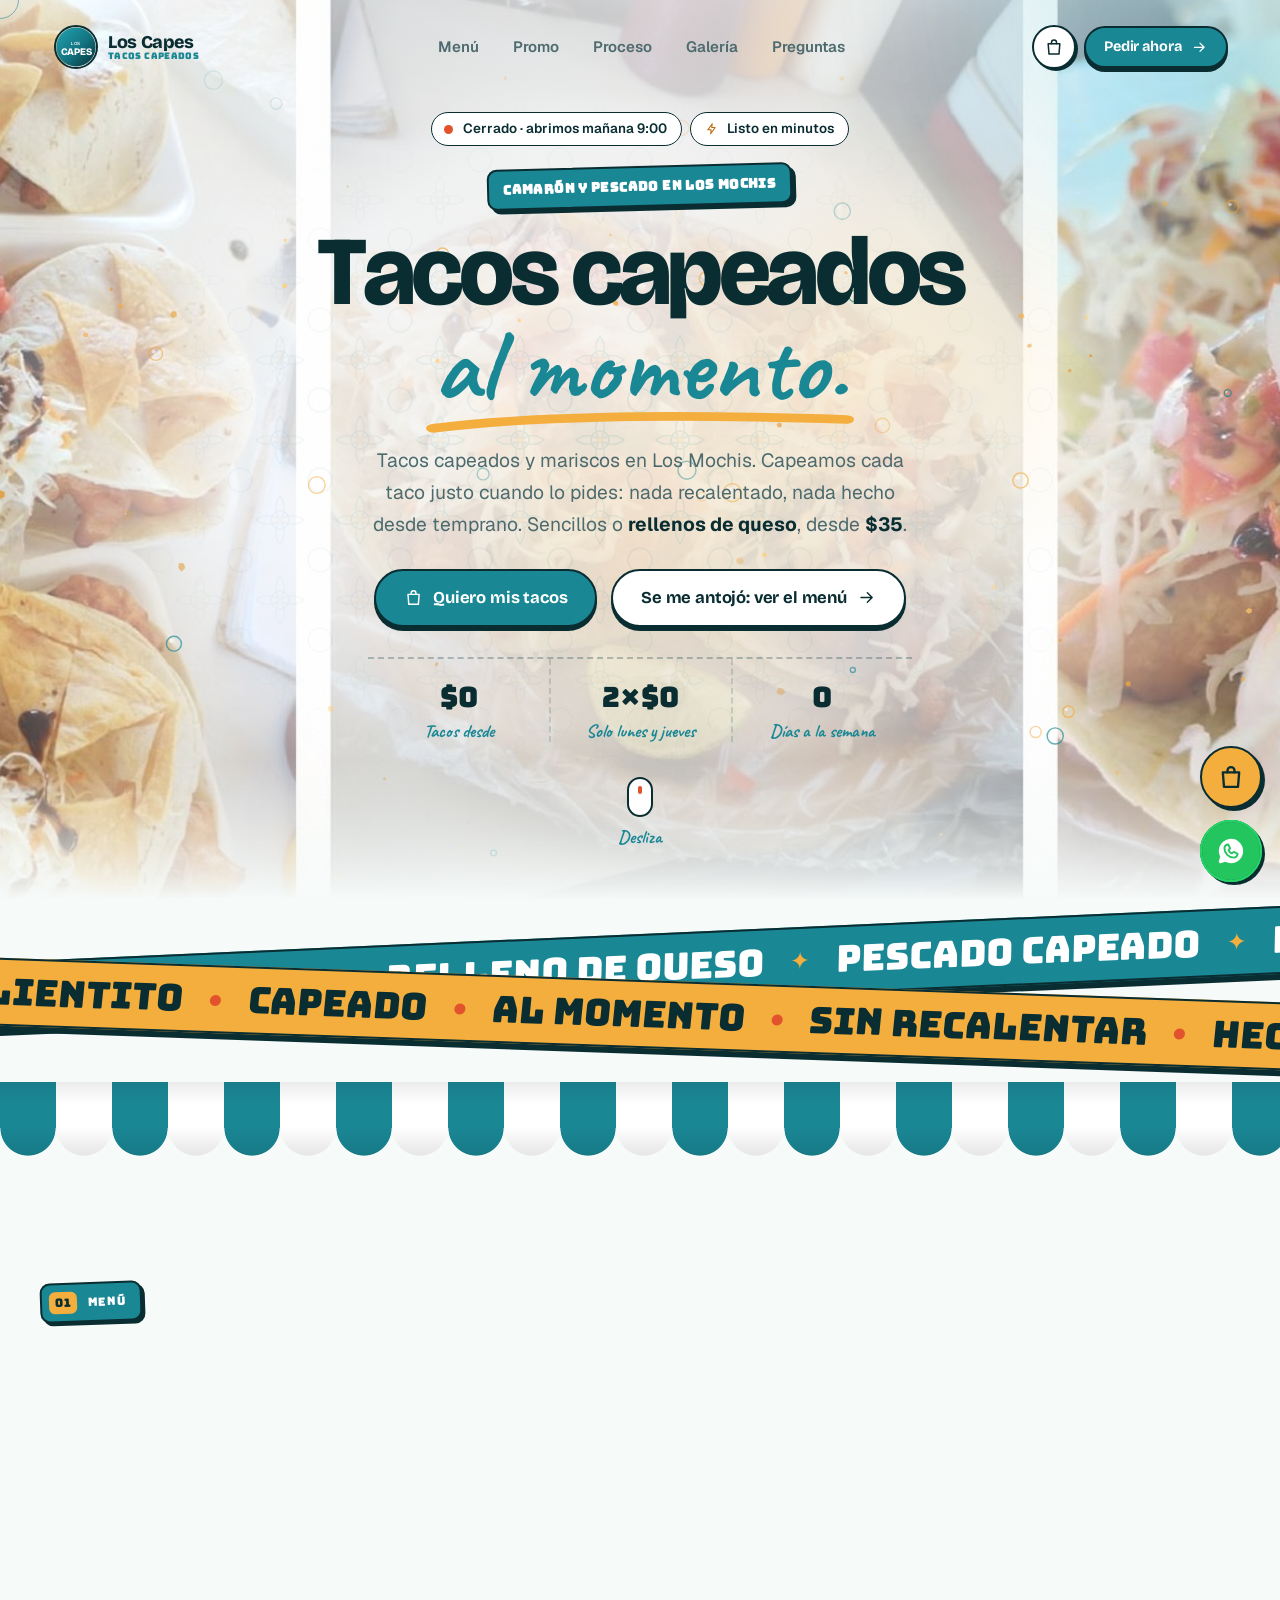
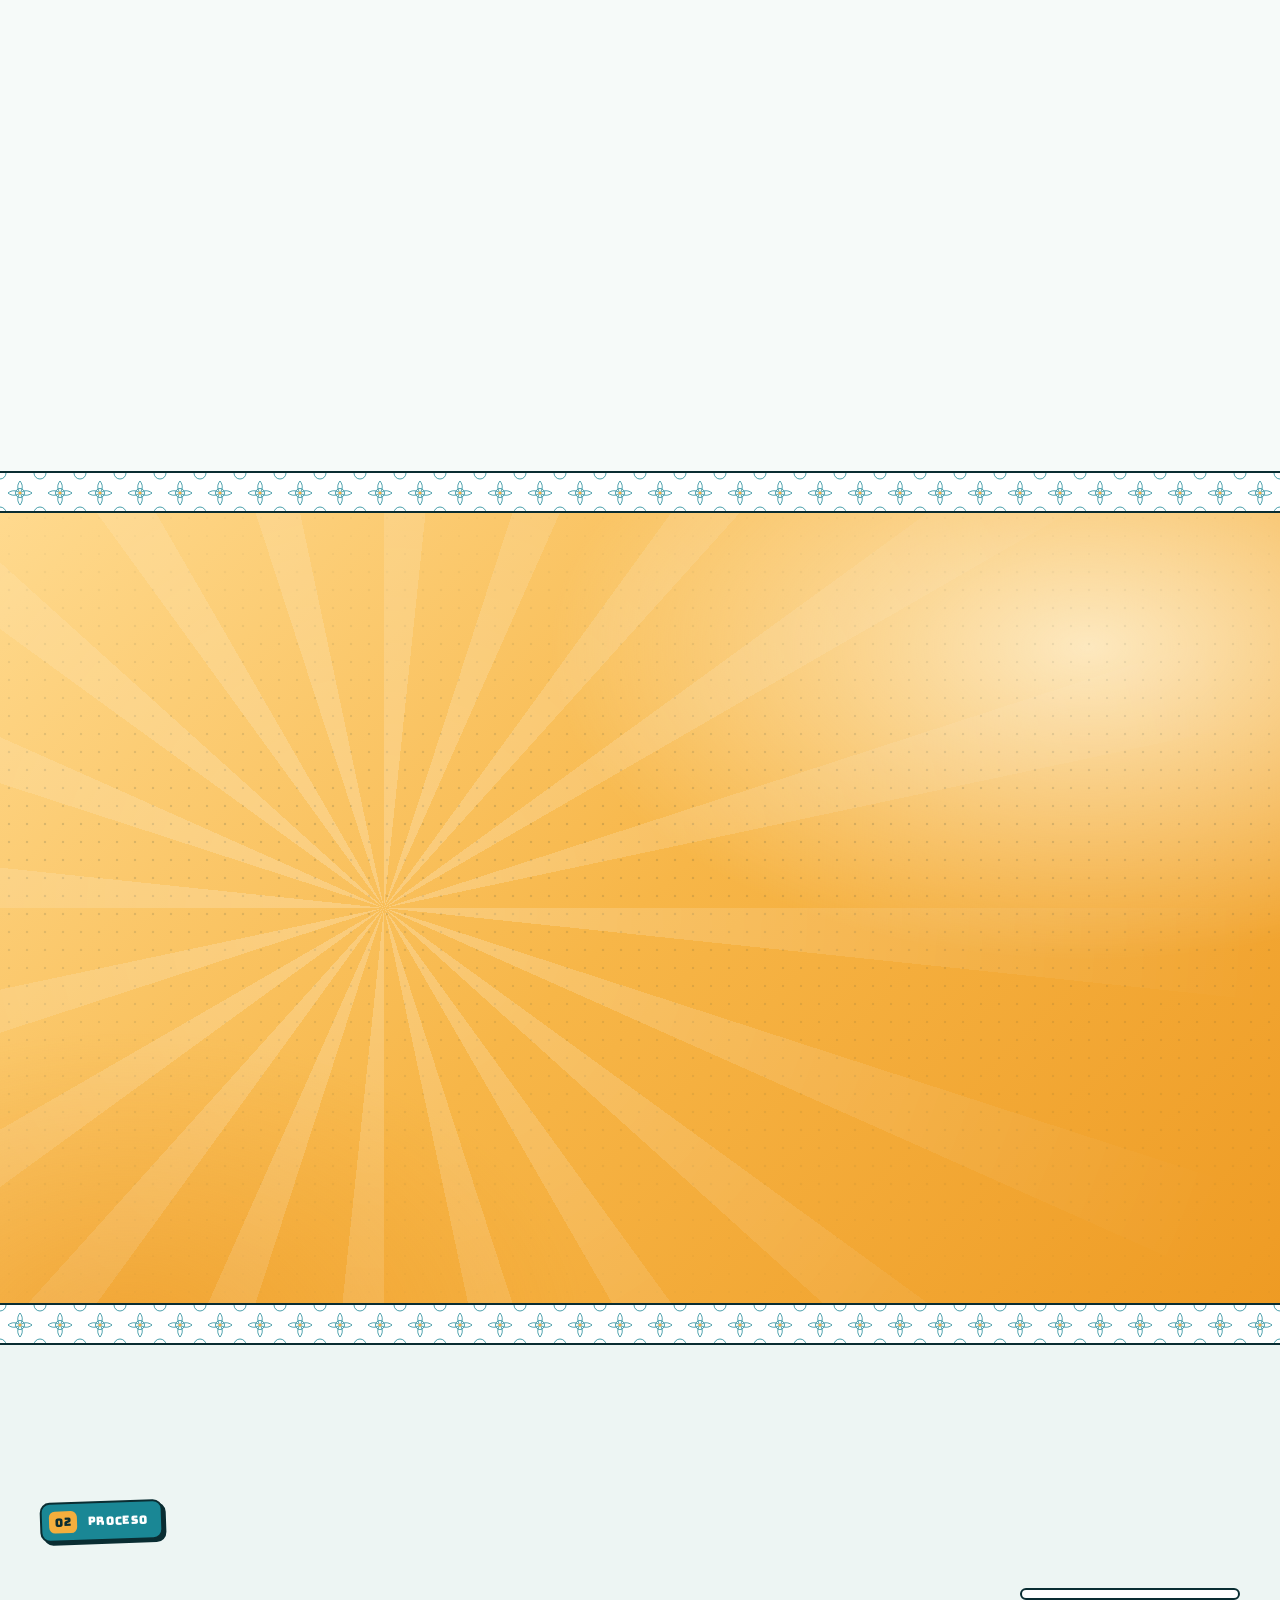
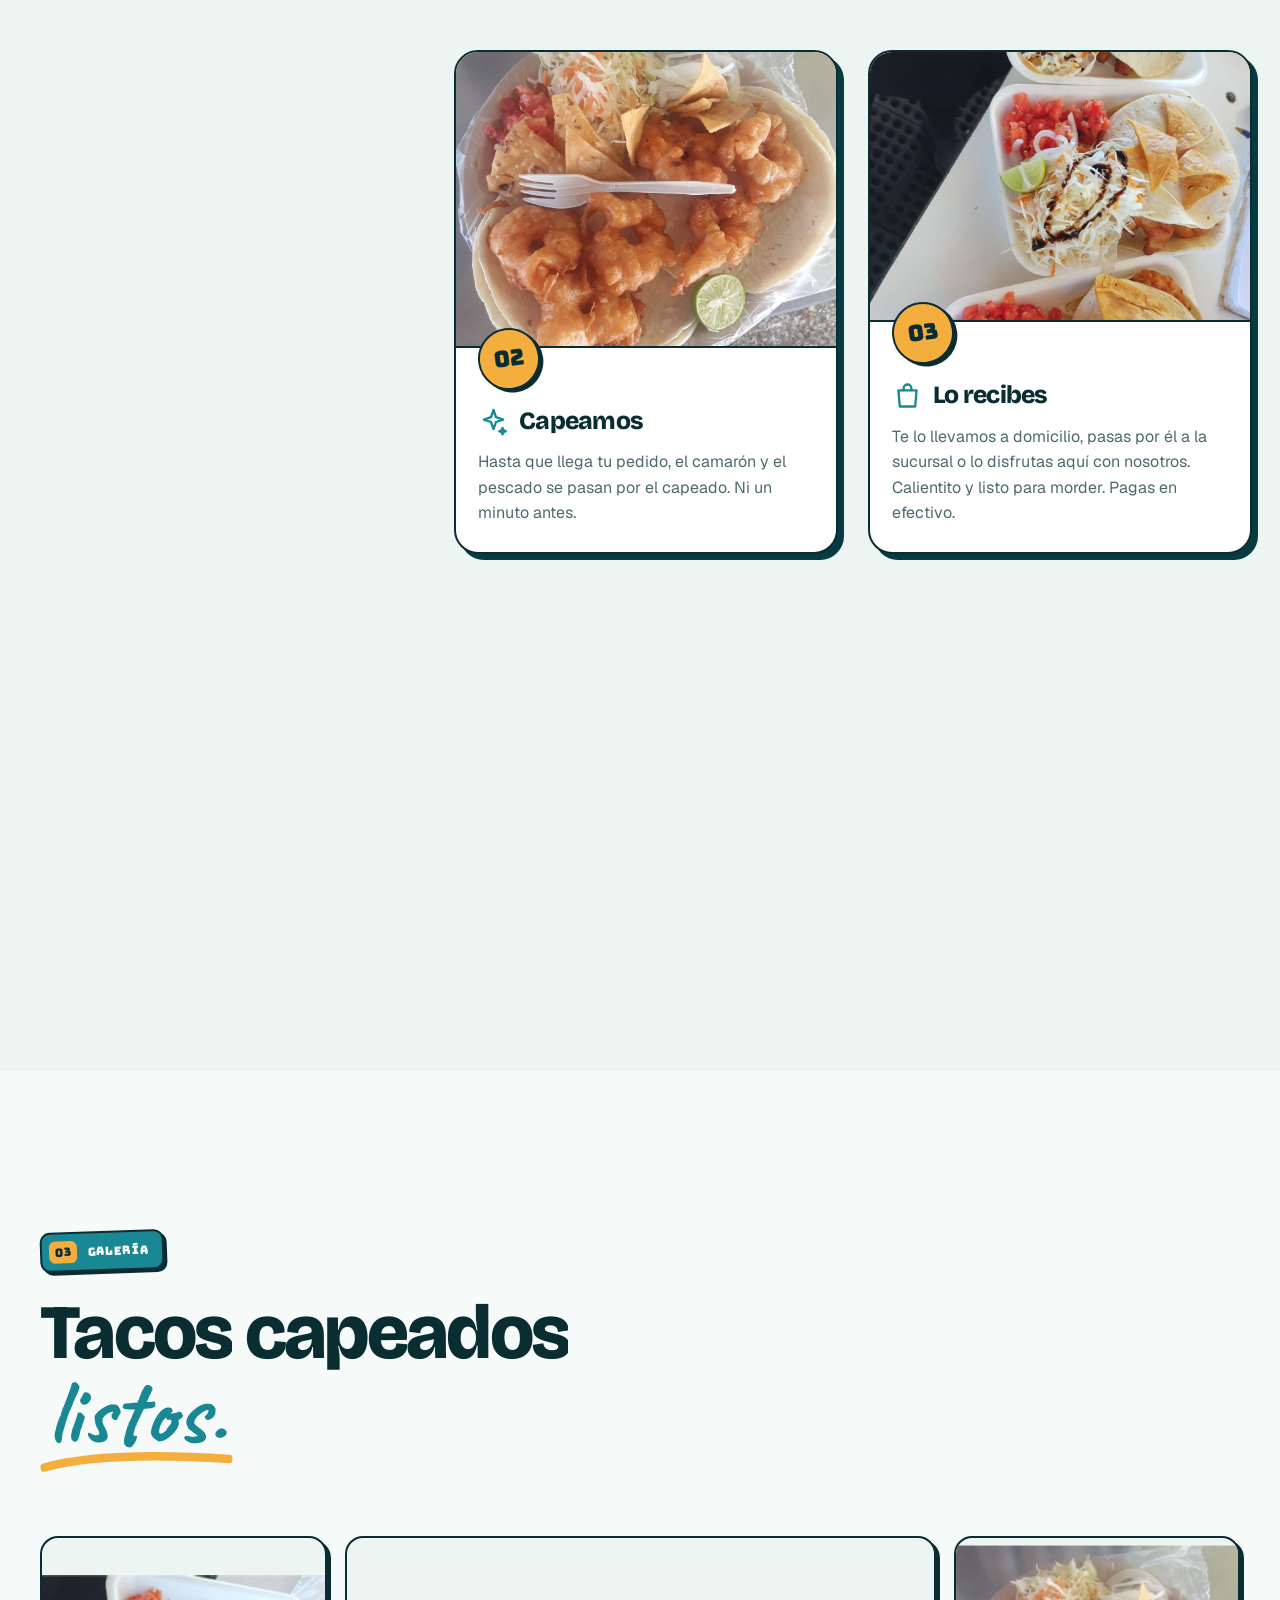
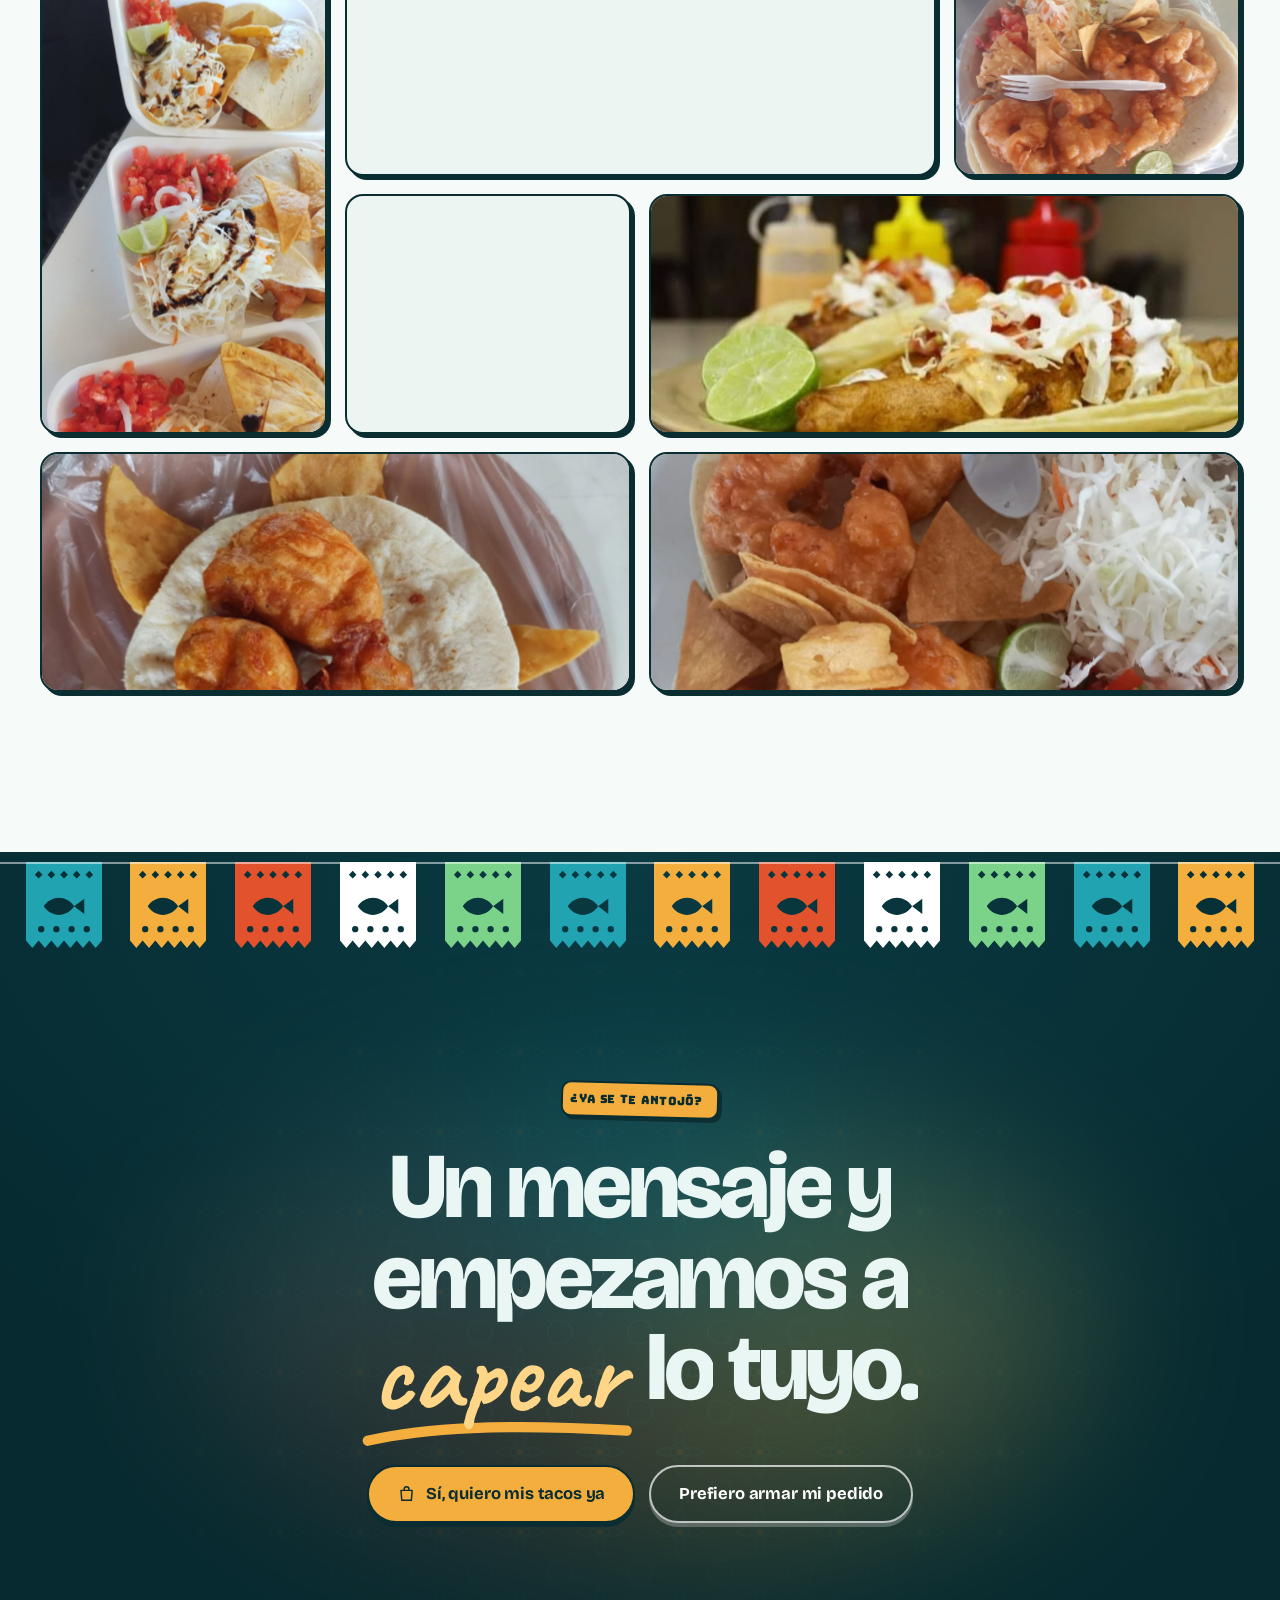
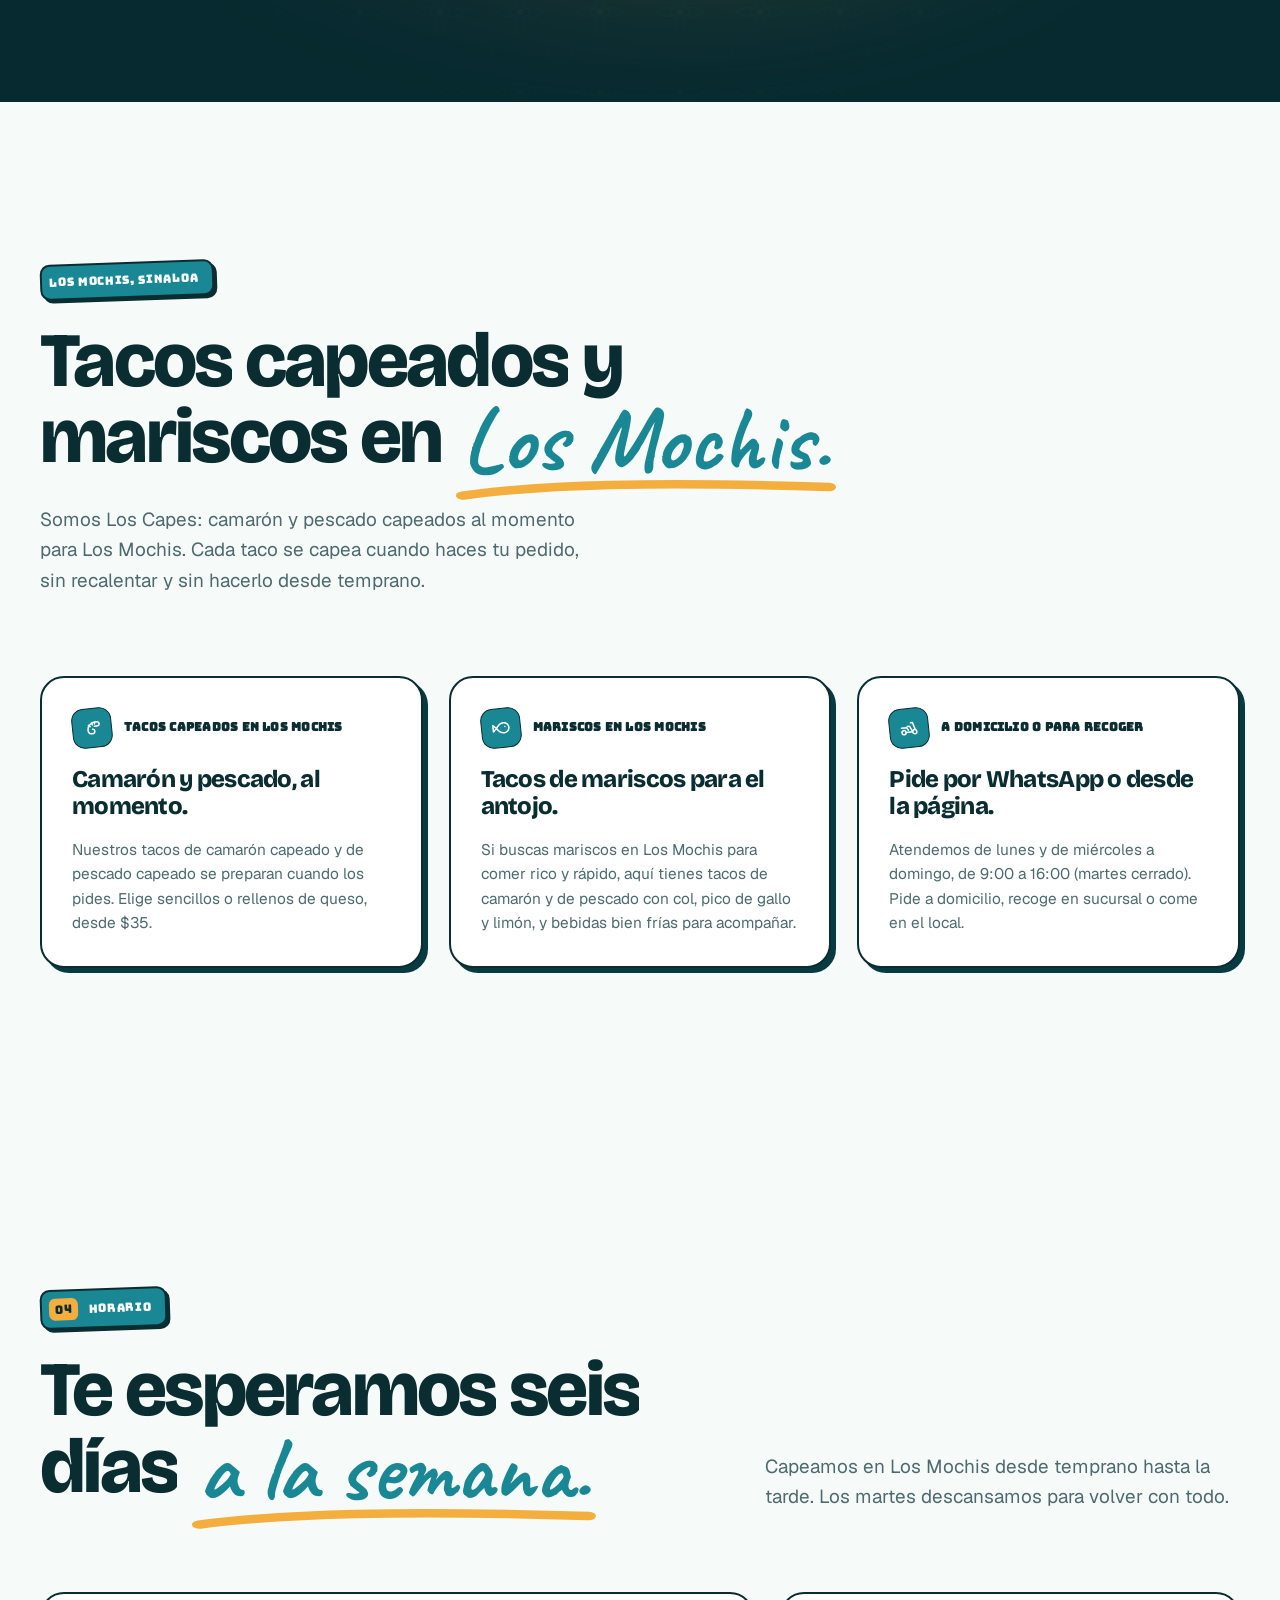
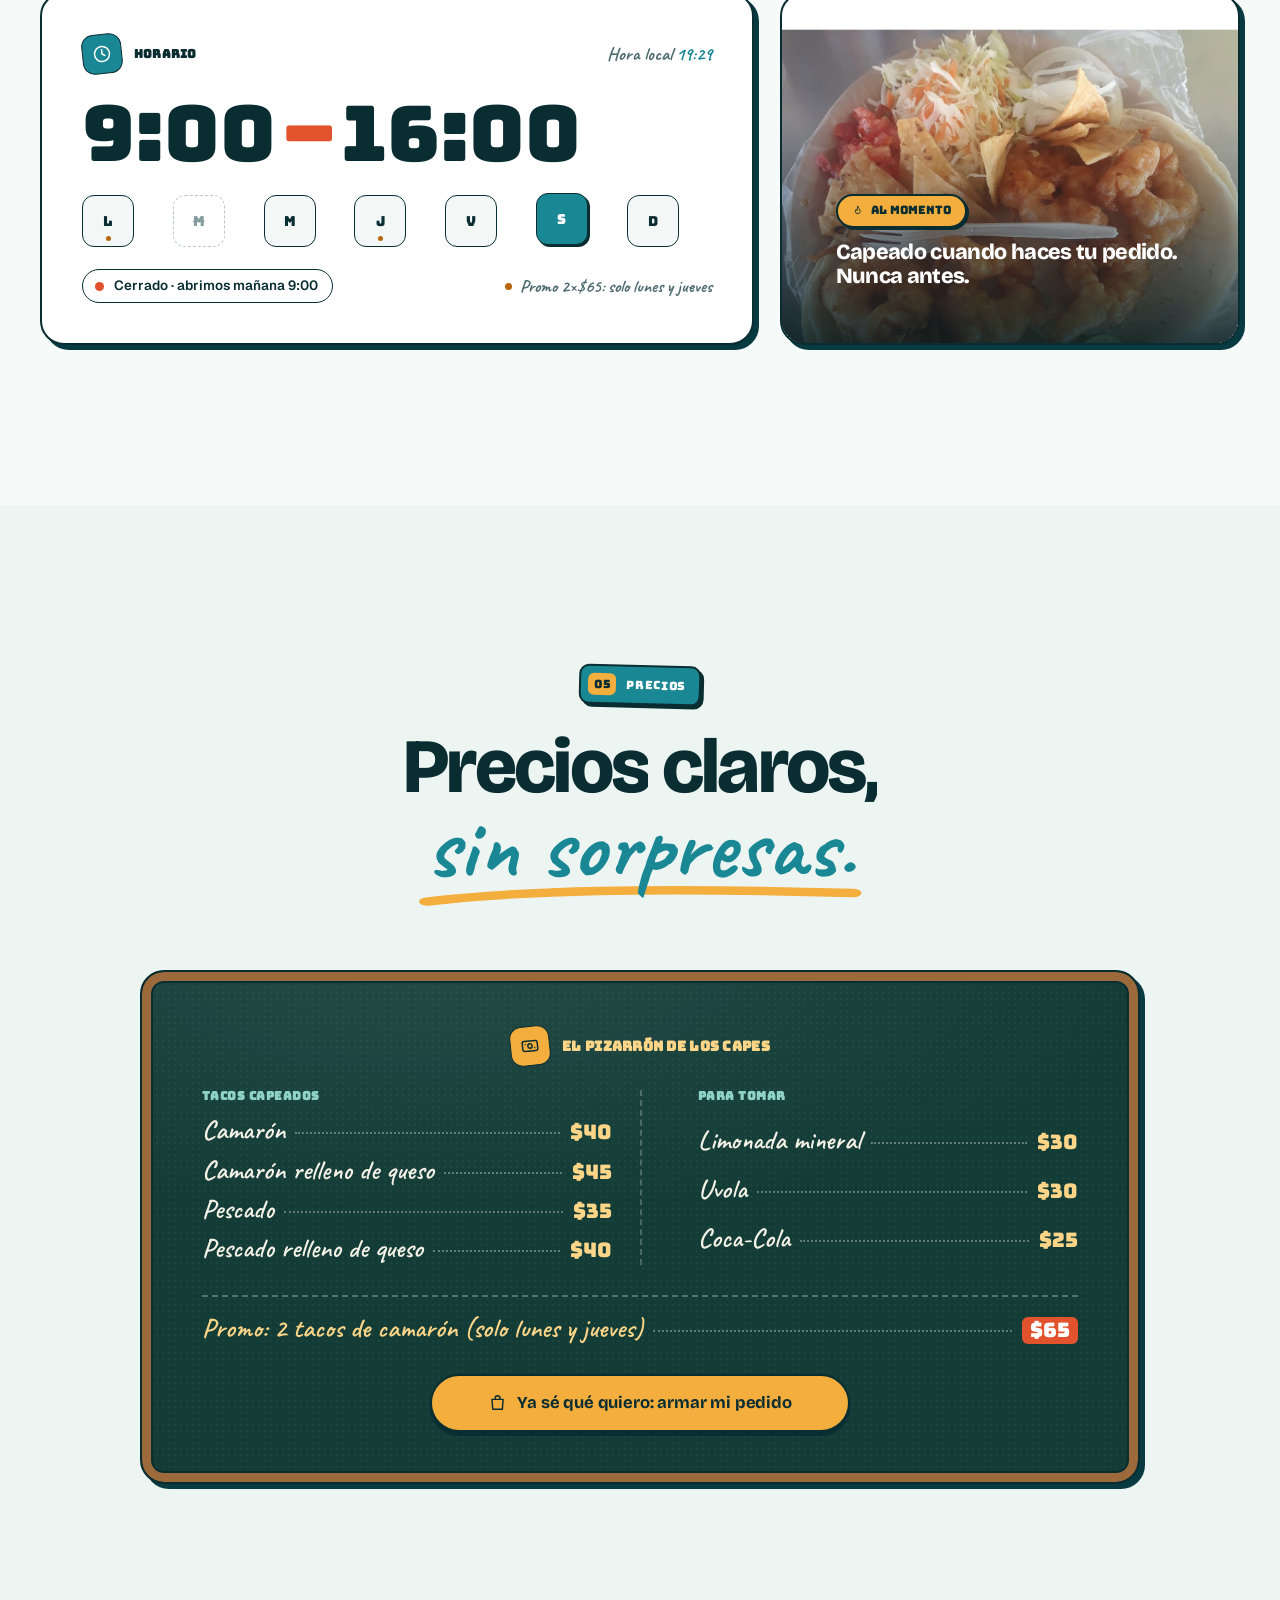
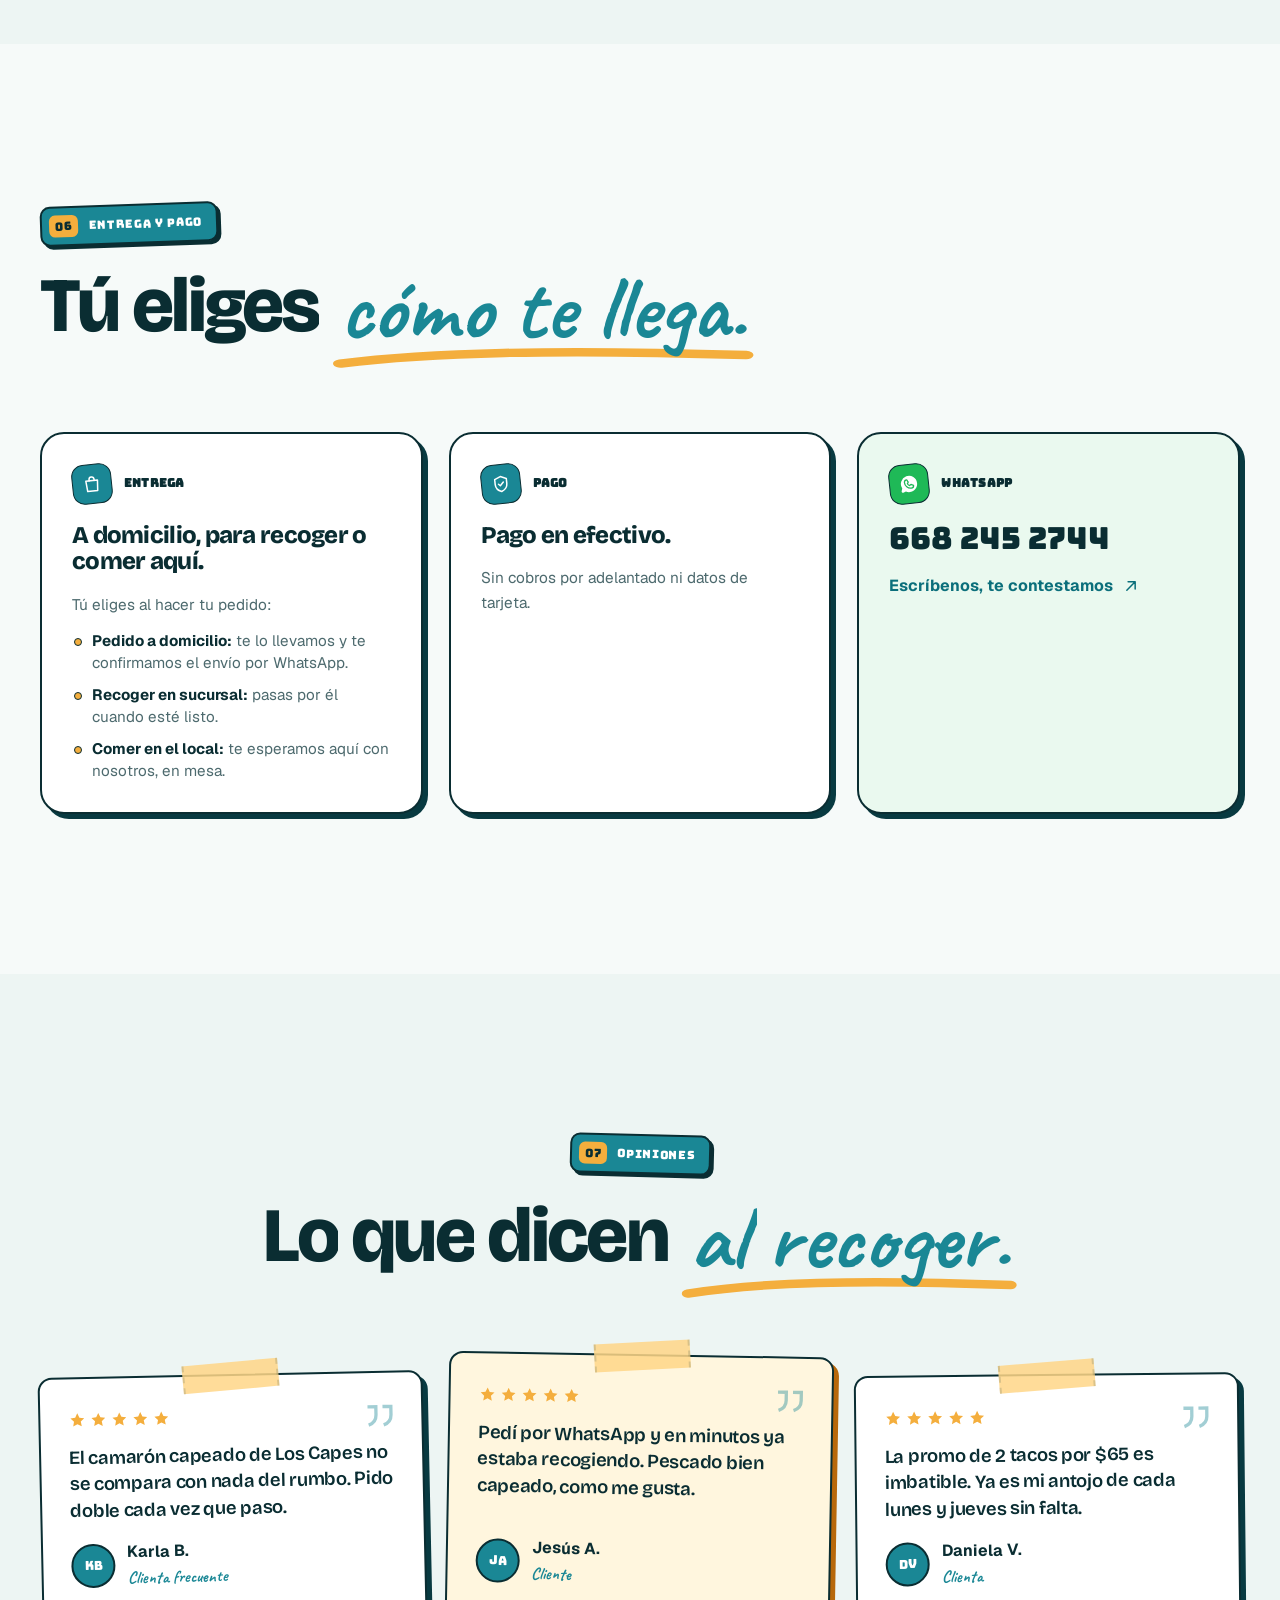
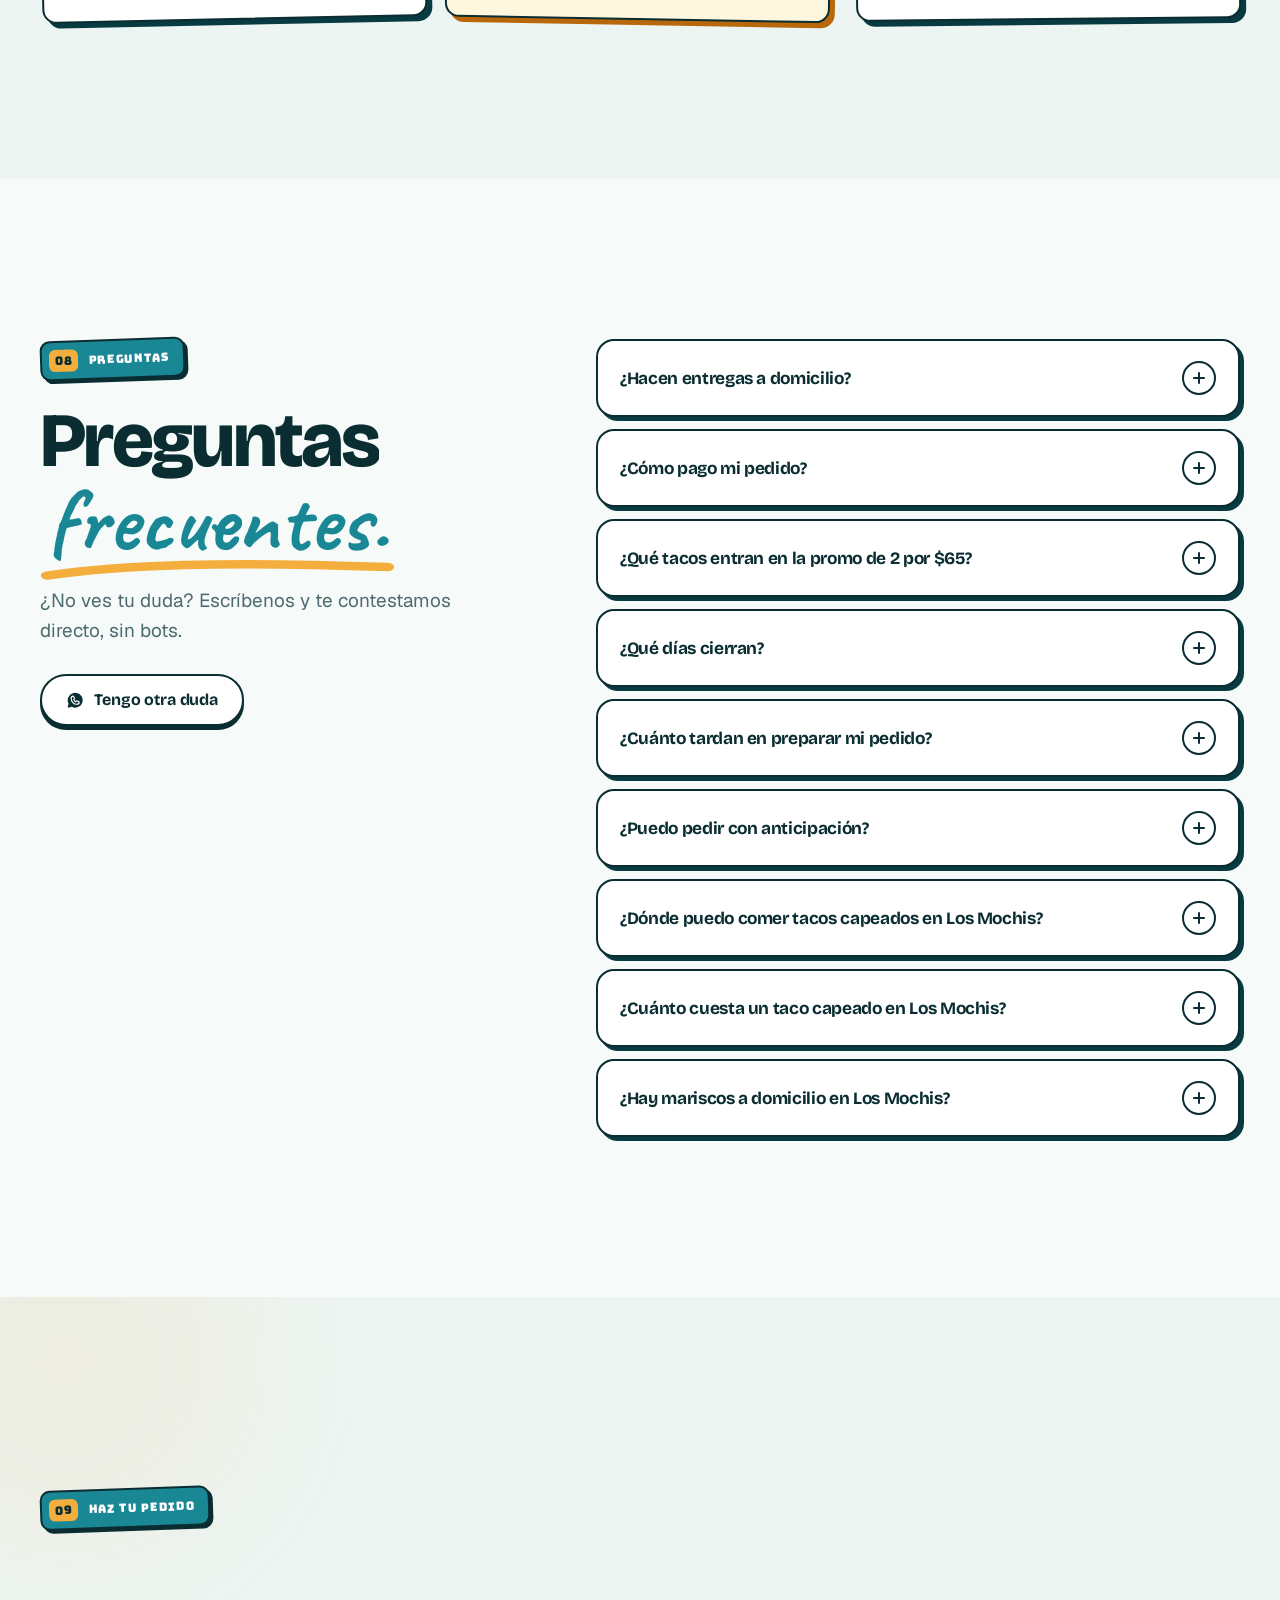
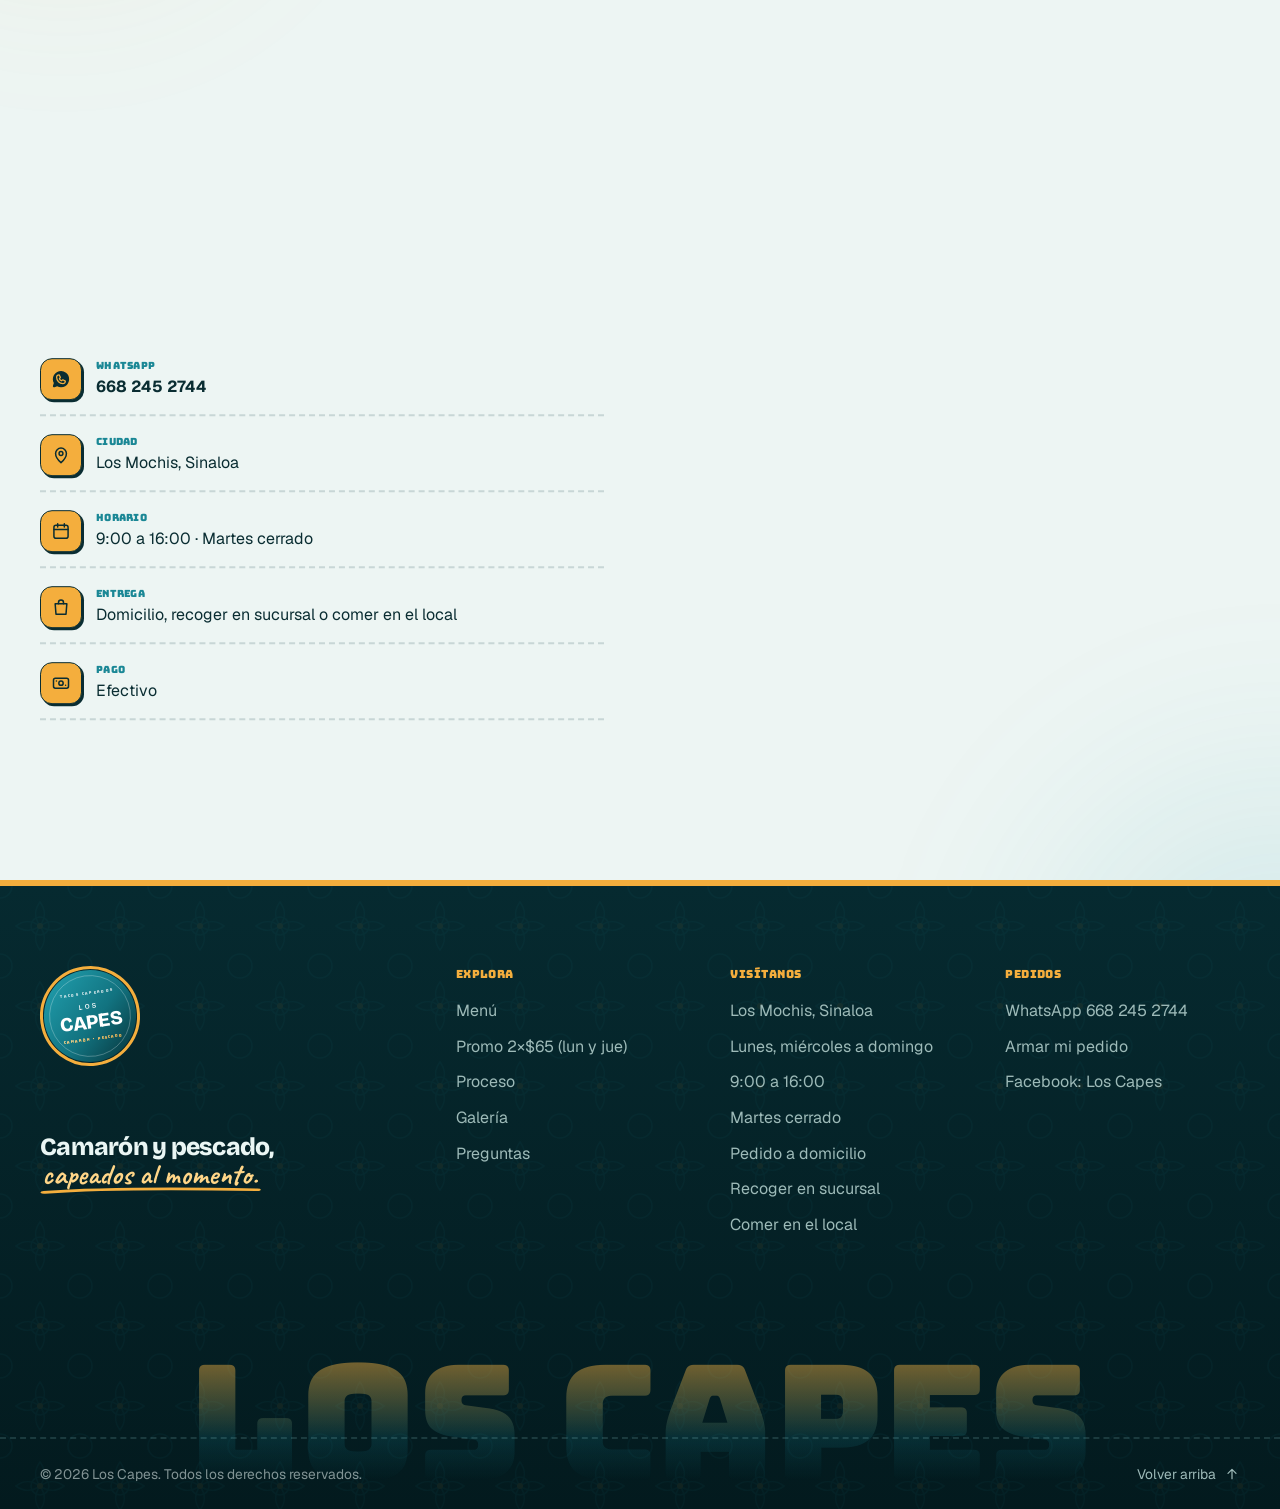
==== commit 3763fe87: "seo para tacos capeados los mochis" ====
--- a/index.html
+++ b/index.html
@@ -13,16 +13,25 @@
   </script>
 
   <!-- ======================================================================
-       SEO
-       TODO antes de publicar: reemplaza https://www.TU-DOMINIO.com por el
-       dominio real en canonical, og:url, og:image y twitter:image.
+       SEO LOCAL: Los Mochis, Sinaloa
+       Palabras clave objetivo: "tacos capeados los mochis" y "mariscos los mochis".
+       Dominio oficial: https://www.loscapes.com (el dominio sin www redirige aquí).
+       Si algún día cambia el dominio, reemplaza "https://www.loscapes.com" en este
+       archivo, en robots.txt y en sitemap.xml.
        ====================================================================== -->
-  <title>Los Capes | Tacos de camarón y pescado capeados desde $35</title>
-  <meta name="description" content="Tacos de camarón y pescado capeados al momento, sencillos o rellenos de queso, desde $35. Promo 2 tacos de camarón por $65 únicamente lunes y jueves. Pide por WhatsApp.">
-  <meta name="keywords" content="tacos capeados, tacos de camarón, tacos de pescado, camarón relleno de queso, pescado relleno de queso, tacos de camarón capeado, Los Capes, mariscos, promoción de tacos, pedidos por WhatsApp">
+  <title>Tacos Capeados y Mariscos en Los Mochis | Los Capes</title>
+  <meta name="description" content="Tacos capeados y mariscos en Los Mochis: camarón y pescado capeados al momento desde $35. 2 tacos de camarón por $65 lunes y jueves. Pide por WhatsApp.">
+  <meta name="keywords" content="tacos capeados los mochis, mariscos los mochis, tacos de camarón los mochis, tacos de pescado los mochis, tacos de mariscos los mochis, tacos capeados, tacos de camarón capeado, tacos de pescado capeado, camarón relleno de queso, pescado relleno de queso, mariscos a domicilio los mochis, tacos capeados a domicilio, dónde comer tacos capeados en Los Mochis, promoción 2 tacos de camarón, tacos Sinaloa, Los Capes, Los Capes Los Mochis">
   <meta name="author" content="Los Capes">
-  <meta name="robots" content="index, follow, max-image-preview:large">
-  <link rel="canonical" href="https://www.TU-DOMINIO.com/">
+  <meta name="robots" content="index, follow, max-image-preview:large, max-snippet:-1, max-video-preview:-1">
+  <link rel="canonical" href="https://www.loscapes.com/">
+  <link rel="alternate" hreflang="es-MX" href="https://www.loscapes.com/">
+  <link rel="alternate" hreflang="x-default" href="https://www.loscapes.com/">
+
+  <!-- Geolocalización (ciudad del negocio) -->
+  <meta name="geo.region" content="MX-SIN">
+  <meta name="geo.placename" content="Los Mochis, Sinaloa">
+  <!-- TODO: cuando tengamos la dirección exacta, agregar geo.position y ICBM con las coordenadas del local. -->
 
   <meta name="color-scheme" content="light">
   <meta name="theme-color" content="#FFF8EC">
@@ -30,21 +39,23 @@
   <meta property="og:type" content="restaurant.restaurant">
   <meta property="og:locale" content="es_MX">
   <meta property="og:site_name" content="Los Capes">
-  <meta property="og:title" content="Los Capes | Tacos de camarón y pescado capeados al momento">
-  <meta property="og:description" content="Tacos capeados al momento. Sencillos o rellenos de queso, desde $35. Promo 2 tacos de camarón por $65 únicamente lunes y jueves.">
-  <meta property="og:url" content="https://www.TU-DOMINIO.com/">
-  <meta property="og:image" content="https://www.TU-DOMINIO.com/img/negocio/og-cover.jpg">
+  <meta property="og:title" content="Tacos Capeados y Mariscos en Los Mochis | Los Capes">
+  <meta property="og:description" content="Tacos de camarón y pescado capeados al momento en Los Mochis, sencillos o rellenos de queso, desde $35. 2 tacos de camarón por $65 lunes y jueves.">
+  <meta property="og:url" content="https://www.loscapes.com/">
+  <meta property="og:image" content="https://www.loscapes.com/img/negocio/og-cover.jpg">
+  <meta property="og:image:type" content="image/jpeg">
   <meta property="og:image:width" content="1200">
   <meta property="og:image:height" content="630">
-  <meta property="og:image:alt" content="Tacos capeados de Los Capes con limón">
+  <meta property="og:image:alt" content="Tacos de pescado capeado de Los Capes en Los Mochis, con col, pico de gallo y limón">
   <meta name="twitter:card" content="summary_large_image">
-  <meta name="twitter:title" content="Los Capes | Tacos capeados al momento">
-  <meta name="twitter:description" content="Camarón y pescado capeados desde $35. Promo 2 tacos por $65 únicamente lunes y jueves.">
-  <meta name="twitter:image" content="https://www.TU-DOMINIO.com/img/negocio/og-cover.jpg">
+  <meta name="twitter:title" content="Tacos Capeados y Mariscos en Los Mochis | Los Capes">
+  <meta name="twitter:description" content="Camarón y pescado capeados en Los Mochis desde $35. Promo 2 tacos de camarón por $65 lunes y jueves.">
+  <meta name="twitter:image" content="https://www.loscapes.com/img/negocio/og-cover.jpg">
+  <meta name="twitter:image:alt" content="Tacos de pescado capeado de Los Capes en Los Mochis, con col, pico de gallo y limón">
 
   <link rel="icon" type="image/svg+xml" href="img/favicon.svg">
-  <link rel="icon" type="image/png" href="img/favicon.png">
-  <link rel="apple-touch-icon" href="img/apple-touch-icon.png">
+  <link rel="icon" type="image/png" sizes="96x96" href="img/favicon.png">
+  <link rel="apple-touch-icon" sizes="180x180" href="img/apple-touch-icon.png">
 
   <!-- Tipografía: Bricolage Grotesque (títulos) y Geist (texto) se sirven localmente
        desde /fonts. Bungee (rótulos y precios) y Caveat (notas a mano) desde Google Fonts. -->
@@ -67,14 +78,30 @@
   {
     "@context": "https://schema.org",
     "@type": "Restaurant",
-    "@id": "https://www.TU-DOMINIO.com/#restaurant",
+    "@id": "https://www.loscapes.com/#restaurant",
     "name": "Los Capes",
+    "alternateName": "Los Capes Los Mochis",
     "slogan": "Tacos capeados al momento.",
-    "description": "Tacos de camarón y pescado capeados al momento, sencillos o rellenos de queso. Pedidos por WhatsApp: a domicilio, para recoger en sucursal o para comer en el local.",
-    "url": "https://www.TU-DOMINIO.com/",
-    "image": "https://www.TU-DOMINIO.com/img/negocio/og-cover.jpg",
-    "logo": "https://www.TU-DOMINIO.com/img/favicon.png",
-    "servesCuisine": ["Mariscos", "Tacos", "Mexicana"],
+    "description": "Tacos capeados y mariscos en Los Mochis, Sinaloa: tacos de camarón y de pescado capeados al momento, sencillos o rellenos de queso. Pedidos por WhatsApp: a domicilio, para recoger en sucursal o para comer en el local.",
+    "url": "https://www.loscapes.com/",
+    "image": [
+      "https://www.loscapes.com/img/negocio/og-cover.jpg",
+      "https://www.loscapes.com/img/negocio/camaron-capeado.jpg",
+      "https://www.loscapes.com/img/negocio/tacos-pescado.jpg",
+      "https://www.loscapes.com/img/negocio/charolas-para-llevar.jpg"
+    ],
+    "logo": "https://www.loscapes.com/img/logo-loscapes-512.png",
+    "keywords": "tacos capeados los mochis, mariscos los mochis, tacos de camarón, tacos de pescado, tacos de mariscos",
+    "servesCuisine": ["Mariscos", "Tacos de mariscos", "Tacos capeados", "Mexicana"],
+    "address": {
+      "@type": "PostalAddress",
+      "addressLocality": "Los Mochis",
+      "addressRegion": "Sinaloa",
+      "addressCountry": "MX"
+    },
+    "areaServed": { "@type": "City", "name": "Los Mochis" },
+    "sameAs": ["https://www.facebook.com/p/los-capes-61551611623002/"],
+    "menu": "https://www.loscapes.com/#menu",
     "telephone": "+526682452744",
     "priceRange": "$",
     "currenciesAccepted": "MXN",
@@ -105,10 +132,10 @@
           "@type": "MenuSection",
           "name": "Tacos capeados",
           "hasMenuItem": [
-            { "@type": "MenuItem", "name": "Taco de camarón capeado", "offers": { "@type": "Offer", "price": "40", "priceCurrency": "MXN" } },
-            { "@type": "MenuItem", "name": "Taco de camarón relleno de queso", "offers": { "@type": "Offer", "price": "45", "priceCurrency": "MXN" } },
-            { "@type": "MenuItem", "name": "Taco de pescado capeado", "offers": { "@type": "Offer", "price": "35", "priceCurrency": "MXN" } },
-            { "@type": "MenuItem", "name": "Taco de pescado relleno de queso", "offers": { "@type": "Offer", "price": "40", "priceCurrency": "MXN" } },
+            { "@type": "MenuItem", "name": "Taco de camarón capeado", "description": "Camarón capeado al momento y jugoso por dentro.", "image": "https://www.loscapes.com/img/negocio/camaron-capeado.jpg", "offers": { "@type": "Offer", "price": "40", "priceCurrency": "MXN" } },
+            { "@type": "MenuItem", "name": "Taco de camarón relleno de queso", "description": "Camarón capeado con queso derretido por dentro.", "image": "https://www.loscapes.com/img/negocio/camaron-plato.jpg", "offers": { "@type": "Offer", "price": "45", "priceCurrency": "MXN" } },
+            { "@type": "MenuItem", "name": "Taco de pescado capeado", "description": "Pescado capeado ligero, hecho al momento.", "image": "https://www.loscapes.com/img/negocio/tacos-pescado.jpg", "offers": { "@type": "Offer", "price": "35", "priceCurrency": "MXN" } },
+            { "@type": "MenuItem", "name": "Taco de pescado relleno de queso", "description": "Filete de pescado capeado con queso derretido por dentro.", "image": "https://www.loscapes.com/img/negocio/pescado-capeado.jpg", "offers": { "@type": "Offer", "price": "40", "priceCurrency": "MXN" } },
             { "@type": "MenuItem", "name": "Promoción 2 tacos de camarón (únicamente lunes y jueves)", "description": "2 tacos de camarón capeado por $65. Válida únicamente los lunes y jueves.", "offers": { "@type": "Offer", "price": "65", "priceCurrency": "MXN" } }
           ]
         },
@@ -130,13 +157,28 @@
     "@context": "https://schema.org",
     "@type": "FAQPage",
     "mainEntity": [
-      { "@type": "Question", "name": "¿Los Capes hace entregas a domicilio?", "acceptedAnswer": { "@type": "Answer", "text": "Sí. Al hacer tu pedido eliges entre pedido a domicilio, recoger en sucursal o comer en el local. Para domicilio te confirmamos por WhatsApp el costo de envío y el tiempo de entrega." } },
-      { "@type": "Question", "name": "¿Cómo pago mi pedido en Los Capes?", "acceptedAnswer": { "@type": "Answer", "text": "Aceptamos pago en efectivo." } },
-      { "@type": "Question", "name": "¿Qué tacos entran en la promoción de 2 por $65?", "acceptedAnswer": { "@type": "Answer", "text": "Únicamente los lunes y jueves: 2 tacos de camarón capeado por $65. La promo aplica solo a los tacos de camarón." } },
-      { "@type": "Question", "name": "¿Qué días cierra Los Capes?", "acceptedAnswer": { "@type": "Answer", "text": "Cerramos los martes. El resto de la semana abrimos de 9:00 a 16:00." } },
-      { "@type": "Question", "name": "¿Cuánto tardan en preparar los tacos?", "acceptedAnswer": { "@type": "Answer", "text": "Capeamos al momento, así que normalmente tu pedido está listo en minutos. Te confirmamos la hora exacta por WhatsApp." } },
-      { "@type": "Question", "name": "¿Puedo pedir con anticipación?", "acceptedAnswer": { "@type": "Answer", "text": "Sí. Escríbenos por WhatsApp a qué hora pasas y lo empezamos a preparar para que esté recién hecho cuando llegues." } }
+      { "@type": "Question", "name": "¿Hacen entregas a domicilio?", "acceptedAnswer": { "@type": "Answer", "text": "Sí. Al hacer tu pedido eliges entre pedido a domicilio, recoger en sucursal o comer en el local. Para domicilio te confirmamos por WhatsApp el costo de envío y el tiempo de entrega." } },
+      { "@type": "Question", "name": "¿Cómo pago mi pedido?", "acceptedAnswer": { "@type": "Answer", "text": "Aceptamos pago en efectivo. No pedimos pagos por adelantado. Si es a domicilio, dinos con cuánto pagas para llevarte cambio." } },
+      { "@type": "Question", "name": "¿Qué tacos entran en la promo de 2 por $65?", "acceptedAnswer": { "@type": "Answer", "text": "Únicamente los lunes y jueves: 2 tacos de camarón capeado por $65. La promo aplica solo a los tacos de camarón (no a pescado ni a los rellenos de queso). Esos días se aplica sola en tu pedido; el resto de la semana los tacos van a precio normal." } },
+      { "@type": "Question", "name": "¿Qué días cierran?", "acceptedAnswer": { "@type": "Answer", "text": "Cerramos los martes. El resto de la semana abrimos de 9:00 a 16:00." } },
+      { "@type": "Question", "name": "¿Cuánto tardan en preparar mi pedido?", "acceptedAnswer": { "@type": "Answer", "text": "Capeamos al momento, así que normalmente está listo en minutos. Te confirmamos la hora exacta por WhatsApp." } },
+      { "@type": "Question", "name": "¿Puedo pedir con anticipación?", "acceptedAnswer": { "@type": "Answer", "text": "Sí. Dinos a qué hora pasas y lo empezamos a preparar para que esté recién hecho cuando llegues." } },
+      { "@type": "Question", "name": "¿Dónde puedo comer tacos capeados en Los Mochis?", "acceptedAnswer": { "@type": "Answer", "text": "En Los Capes, en Los Mochis, Sinaloa. Hacemos tacos de camarón y de pescado capeados al momento, sencillos o rellenos de queso. Los puedes pedir a domicilio, recoger en sucursal o comer en el local. Escríbenos por WhatsApp al 668 245 2744." } },
+      { "@type": "Question", "name": "¿Cuánto cuesta un taco capeado en Los Mochis?", "acceptedAnswer": { "@type": "Answer", "text": "En Los Capes el taco de pescado capeado cuesta $35 y el de camarón capeado $40. Si lo quieres relleno de queso, el de pescado cuesta $40 y el de camarón $45. Los lunes y jueves hay promo: 2 tacos de camarón por $65." } },
+      { "@type": "Question", "name": "¿Hay mariscos a domicilio en Los Mochis?", "acceptedAnswer": { "@type": "Answer", "text": "Sí. Nuestros tacos de camarón y de pescado capeados se pueden pedir a domicilio en Los Mochis. Te confirmamos por WhatsApp el costo de envío y el tiempo de entrega. También puedes recogerlos en sucursal o comerlos en el local." } }
     ]
+  }
+  </script>
+  <script type="application/ld+json">
+  {
+    "@context": "https://schema.org",
+    "@type": "WebSite",
+    "@id": "https://www.loscapes.com/#website",
+    "name": "Los Capes",
+    "alternateName": "Los Capes Los Mochis",
+    "url": "https://www.loscapes.com/",
+    "inLanguage": "es-MX",
+    "publisher": { "@id": "https://www.loscapes.com/#restaurant" }
   }
   </script>
 </head>
@@ -341,12 +383,12 @@
           </div>
 
           <h1 class="hero__title" id="hero-title">
-            <span class="hero__kicker" data-intro="2">Camarón y pescado</span>
+            <span class="hero__kicker" data-intro="2">Camarón y pescado en Los Mochis</span>
             <span class="hero__display" data-hero-chars>Tacos capeados</span>
             <span class="hero__display hero__display--accent"><em>al momento.</em></span>
           </h1>
 
-          <p class="hero__lead" data-intro="4">Capeamos cada taco justo cuando lo pides: nada recalentado, nada hecho desde temprano. Sencillos o <strong>rellenos de queso</strong>, desde <strong>$35</strong>.</p>
+          <p class="hero__lead" data-intro="4">Tacos capeados y mariscos en Los Mochis. Capeamos cada taco justo cuando lo pides: nada recalentado, nada hecho desde temprano. Sencillos o <strong>rellenos de queso</strong>, desde <strong>$35</strong>.</p>
 
           <div class="hero__cta" data-intro="5">
             <a class="btn btn--primary btn--lg" data-magnetic href="#menu">
@@ -400,7 +442,7 @@
         <header class="sec-head">
           <p class="eyebrow" data-scramble><span>01</span>Menú</p>
           <h2 class="sec-title" id="menu-title" data-split>Elige tu taco. Nosotros lo dejamos <em>bien capeado.</em></h2>
-          <p class="sec-lead" data-reveal>Haz tu pedido: pídelo a domicilio, recógelo en sucursal o disfrútalo aquí en el local. Arma tu carrito aquí mismo y mándalo por WhatsApp ya escrito.</p>
+          <p class="sec-lead" data-reveal>Haz tu pedido de tacos capeados en Los Mochis: pídelo a domicilio, recógelo en sucursal o disfrútalo aquí en el local. Arma tu carrito aquí mismo y mándalo por WhatsApp ya escrito.</p>
         </header>
 
         <!-- Tacos -->
@@ -414,7 +456,7 @@
             <article class="dish" data-reveal data-tilt data-spot>
               <figure class="dish__media" data-cursor="Ver">
                 <img src="img/negocio/camaron-capeado.jpg" width="1200" height="1218" loading="lazy" decoding="async" style="object-position:50% 55%"
-                     alt="Taco de camarón capeado sobre tortilla con col, jitomate y limón">
+                     alt="Tacos de camarón capeado en Los Mochis: camarones sobre tortilla con totopos, col, pico de gallo y limón">
                 <span class="dish__badge dish__badge--teal"><svg class="i" aria-hidden="true" focusable="false"><use href="#i-shrimp"/></svg>Clásico</span>
               </figure>
               <div class="dish__body">
@@ -431,7 +473,7 @@
             <article class="dish dish--cheese" data-reveal style="--d:1" data-tilt data-spot>
               <figure class="dish__media" data-cursor="Ver">
                 <img src="img/negocio/camaron-plato.jpg" width="1200" height="1398" loading="lazy" decoding="async" style="object-position:50% 38%"
-                     alt="Camarones capeados sobre tortilla con totopos, col, jitomate y limón">
+                     alt="Camarón capeado de Los Capes sobre tortilla con totopos, col, pico de gallo, cebolla y limón">
                 <span class="dish__badge"><svg class="i" aria-hidden="true" focusable="false"><use href="#i-cheese"/></svg>Relleno de queso</span>
               </figure>
               <div class="dish__body">
@@ -448,7 +490,7 @@
             <article class="dish" data-reveal style="--d:2" data-tilt data-spot>
               <figure class="dish__media" data-cursor="Ver">
                 <img src="img/negocio/tacos-pescado.jpg" width="1400" height="1024" loading="lazy" decoding="async"
-                     alt="Tacos de pescado capeado con col, jitomate, cebolla y limón">
+                     alt="Tacos de pescado capeado en Los Mochis con col, pico de gallo, aderezo y limón">
                 <span class="dish__badge dish__badge--teal"><svg class="i" aria-hidden="true" focusable="false"><use href="#i-fish"/></svg>Clásico</span>
               </figure>
               <div class="dish__body">
@@ -465,7 +507,7 @@
             <article class="dish dish--cheese" data-reveal style="--d:3" data-tilt data-spot>
               <figure class="dish__media" data-cursor="Ver">
                 <img src="img/negocio/pescado-capeado.jpg" width="1200" height="1222" loading="lazy" decoding="async" style="object-position:50% 52%"
-                     alt="Piezas de pescado capeado sobre tortilla con totopos">
+                     alt="Piezas de pescado capeado sobre tortilla con totopos, listas para tu taco de pescado">
                 <span class="dish__badge"><svg class="i" aria-hidden="true" focusable="false"><use href="#i-cheese"/></svg>Relleno de queso</span>
               </figure>
               <div class="dish__body">
@@ -541,7 +583,7 @@
           <div class="combo__border" aria-hidden="true"></div>
           <div class="combo__media">
             <img src="img/negocio/dos-tacos.jpg" width="1261" height="1300" loading="lazy" decoding="async" style="object-position:50% 45%"
-                 alt="Dos tacos capeados con col, jitomate y salsa, con limón">
+                 alt="Promo de dos tacos capeados con col, pico de gallo, aderezo y limón, lunes y jueves en Los Mochis">
           </div>
           <div class="combo__body">
             <p class="promo-chip" data-promo data-active="false"><span class="promo-chip__dot" aria-hidden="true"></span><span data-promo-text>Solo lunes y jueves</span></p>
@@ -613,7 +655,7 @@
 
         <ol class="process__track" id="process-track">
           <li class="pstep" data-reveal>
-            <div class="pstep__media"><img src="img/negocio/plato-de-lado.jpg" width="720" height="472" loading="lazy" decoding="async" alt="Tacos de pescado capeado con crema, col y limón en un plato"></div>
+            <div class="pstep__media"><img src="img/negocio/plato-de-lado.jpg" width="720" height="472" loading="lazy" decoding="async" alt="Dos tacos de pescado capeado con crema, col y limón servidos en un plato"></div>
             <div class="pstep__body">
               <span class="pstep__num">01</span>
               <h3 class="pstep__title"><svg class="i" aria-hidden="true" focusable="false"><use href="#i-chat"/></svg>Pides</h3>
@@ -621,7 +663,7 @@
             </div>
           </li>
           <li class="pstep" data-reveal style="--d:1">
-            <div class="pstep__media"><img src="img/negocio/camaron-capeado.jpg" width="1200" height="1218" loading="lazy" decoding="async" style="object-position:50% 55%" alt="Camarones recién capeados sobre tortilla"></div>
+            <div class="pstep__media"><img src="img/negocio/camaron-capeado.jpg" width="1200" height="1218" loading="lazy" decoding="async" style="object-position:50% 55%" alt="Camarones recién capeados sobre tortilla, listos para armar tus tacos"></div>
             <div class="pstep__body">
               <span class="pstep__num">02</span>
               <h3 class="pstep__title"><svg class="i" aria-hidden="true" focusable="false"><use href="#i-sparkle"/></svg>Capeamos</h3>
@@ -629,7 +671,7 @@
             </div>
           </li>
           <li class="pstep" data-reveal style="--d:2">
-            <div class="pstep__media"><img src="img/negocio/charolas-para-llevar.jpg" width="1085" height="1600" loading="lazy" decoding="async" style="object-position:50% 40%" alt="Charolas de tacos capeados listas para llevar"></div>
+            <div class="pstep__media"><img src="img/negocio/charolas-para-llevar.jpg" width="1085" height="1600" loading="lazy" decoding="async" style="object-position:50% 40%" alt="Charolas de tacos capeados para llevar, con col, pico de gallo y limón"></div>
             <div class="pstep__body">
               <span class="pstep__num">03</span>
               <h3 class="pstep__title"><svg class="i" aria-hidden="true" focusable="false"><use href="#i-bag"/></svg>Lo recibes</h3>
@@ -660,37 +702,37 @@
             <p class="eyebrow" data-scramble><span>03</span>Galería</p>
             <h2 class="sec-title" id="gallery-title" data-split>Tacos capeados <em>listos.</em></h2>
           </div>
-          <p class="sec-lead" data-reveal>Así salen de la cocina. Toca cualquier foto para verla en grande.</p>
+          <p class="sec-lead" data-reveal>Así salen de la cocina de Los Capes, en Los Mochis. Toca cualquier foto para verla en grande.</p>
         </header>
 
         <div class="gallery__grid">
           <figure class="gitem gitem--tall" data-reveal="clip">
             <button class="gitem__btn" type="button" data-lightbox="0" data-cursor="Ver" aria-label="Ampliar foto: charolas de tacos listas para llevar">
-              <img src="img/negocio/charolas-para-llevar.jpg" width="1085" height="1600" loading="lazy" decoding="async" data-parallax-img style="object-position:50% 45%" alt="Tres charolas de tacos capeados con col, jitomate y limón, listas para llevar">
+              <img src="img/negocio/charolas-para-llevar.jpg" width="1085" height="1600" loading="lazy" decoding="async" data-parallax-img style="object-position:50% 45%" alt="Tres charolas de tacos capeados con col, pico de gallo y limón, listas para llevar en Los Mochis">
             </button>
             <figcaption>Listos para llevar</figcaption>
           </figure>
           <figure class="gitem gitem--wide" data-reveal="clip" style="--d:1">
             <button class="gitem__btn" type="button" data-lightbox="1" data-cursor="Ver" aria-label="Ampliar foto: tacos de pescado capeado">
-              <img src="img/negocio/tacos-pescado.jpg" width="1400" height="1024" loading="lazy" decoding="async" data-parallax-img style="object-position:50% 55%" alt="Dos tacos de pescado capeado con col, jitomate, cebolla y limón">
+              <img src="img/negocio/tacos-pescado.jpg" width="1400" height="1024" loading="lazy" decoding="async" data-parallax-img style="object-position:50% 55%" alt="Dos tacos de pescado capeado con col, pico de gallo, aderezo y limón">
             </button>
             <figcaption>Con todo, al estilo Los Capes</figcaption>
           </figure>
           <figure class="gitem" data-reveal="clip" style="--d:2">
             <button class="gitem__btn" type="button" data-lightbox="2" data-cursor="Ver" aria-label="Ampliar foto: camarones capeados sobre tortilla">
-              <img src="img/negocio/camaron-capeado.jpg" width="1200" height="1218" loading="lazy" decoding="async" data-parallax-img style="object-position:50% 55%" alt="Camarones capeados sobre tortilla con col, jitomate y limón">
+              <img src="img/negocio/camaron-capeado.jpg" width="1200" height="1218" loading="lazy" decoding="async" data-parallax-img style="object-position:50% 55%" alt="Camarón capeado recién hecho sobre tortilla con totopos, col, pico de gallo y limón">
             </button>
             <figcaption>Camarón recién capeado</figcaption>
           </figure>
           <figure class="gitem" data-reveal="clip" style="--d:1">
             <button class="gitem__btn" type="button" data-lightbox="3" data-cursor="Ver" aria-label="Ampliar foto: dos tacos capeados con limón">
-              <img src="img/negocio/dos-tacos.jpg" width="1261" height="1300" loading="lazy" decoding="async" data-parallax-img style="object-position:50% 45%" alt="Dos tacos capeados con col, jitomate y salsa, con limón">
+              <img src="img/negocio/dos-tacos.jpg" width="1261" height="1300" loading="lazy" decoding="async" data-parallax-img style="object-position:50% 45%" alt="Dos tacos capeados con col, pico de gallo y aderezo, con limón">
             </button>
             <figcaption>Con todo y limón</figcaption>
           </figure>
           <figure class="gitem gitem--wide" data-reveal="clip" style="--d:2">
             <button class="gitem__btn" type="button" data-lightbox="4" data-cursor="Ver" aria-label="Ampliar foto: tacos de pescado capeado en un plato">
-              <img src="img/negocio/plato-de-lado.jpg" width="720" height="472" loading="lazy" decoding="async" data-parallax-img style="object-position:50% 55%" alt="Tacos de pescado capeado con crema, col y limón en un plato">
+              <img src="img/negocio/plato-de-lado.jpg" width="720" height="472" loading="lazy" decoding="async" data-parallax-img style="object-position:50% 55%" alt="Tacos de pescado capeado con crema, col y limón, vistos de lado en un plato">
             </button>
             <figcaption>Bien servidos</figcaption>
           </figure>
@@ -732,6 +774,49 @@
     </section>
 
     <!-- ====================================================================
+         LOS MOCHIS (contenido para SEO local: "tacos capeados los mochis" y
+         "mariscos los mochis"). Reutiliza .service-grid y .cell, sin CSS nuevo.
+         ==================================================================== -->
+    <section class="section local-sec" id="los-mochis" aria-labelledby="local-title">
+      <div class="container">
+        <header class="sec-head">
+          <p class="eyebrow" data-scramble>Los Mochis, Sinaloa</p>
+          <h2 class="sec-title" id="local-title" data-split>Tacos capeados y mariscos en <em>Los Mochis.</em></h2>
+          <p class="sec-lead" data-reveal>Somos Los Capes: camarón y pescado capeados al momento para Los Mochis. Cada taco se capea cuando haces tu pedido, sin recalentar y sin hacerlo desde temprano.</p>
+        </header>
+
+        <div class="service-grid">
+          <article class="cell" data-reveal data-spot>
+            <div class="cell__head">
+              <span class="cell__icon"><svg class="i" aria-hidden="true" focusable="false"><use href="#i-shrimp"/></svg></span>
+              <h3 class="cell__label">Tacos capeados en Los Mochis</h3>
+            </div>
+            <p class="cell__title">Camarón y pescado, al momento.</p>
+            <p class="cell__note">Nuestros tacos de camarón capeado y de pescado capeado se preparan cuando los pides. Elige sencillos o rellenos de queso, desde $35.</p>
+          </article>
+
+          <article class="cell" data-reveal style="--d:1" data-spot>
+            <div class="cell__head">
+              <span class="cell__icon"><svg class="i" aria-hidden="true" focusable="false"><use href="#i-fish"/></svg></span>
+              <h3 class="cell__label">Mariscos en Los Mochis</h3>
+            </div>
+            <p class="cell__title">Tacos de mariscos para el antojo.</p>
+            <p class="cell__note">Si buscas mariscos en Los Mochis para comer rico y rápido, aquí tienes tacos de camarón y de pescado con col, pico de gallo y limón, y bebidas bien frías para acompañar.</p>
+          </article>
+
+          <article class="cell" data-reveal style="--d:2" data-spot>
+            <div class="cell__head">
+              <span class="cell__icon"><svg class="i" aria-hidden="true" focusable="false"><use href="#i-moto"/></svg></span>
+              <h3 class="cell__label">A domicilio o para recoger</h3>
+            </div>
+            <p class="cell__title">Pide por WhatsApp o desde la página.</p>
+            <p class="cell__note">Atendemos de lunes y de miércoles a domingo, de 9:00 a 16:00 (martes cerrado). Pide a domicilio, recoge en sucursal o come en el local.</p>
+          </article>
+        </div>
+      </div>
+    </section>
+
+    <!-- ====================================================================
          HORARIO
          ==================================================================== -->
     <section class="section hours-sec" id="horario" aria-labelledby="hours-title">
@@ -741,7 +826,7 @@
             <p class="eyebrow" data-scramble><span>04</span>Horario</p>
             <h2 class="sec-title" id="hours-title" data-split>Te esperamos seis días <em>a la semana.</em></h2>
           </div>
-          <p class="sec-lead" data-reveal>Capeamos desde temprano hasta la tarde. Los martes descansamos para volver con todo.</p>
+          <p class="sec-lead" data-reveal>Capeamos en Los Mochis desde temprano hasta la tarde. Los martes descansamos para volver con todo.</p>
         </header>
 
         <div class="hours-grid">
@@ -768,7 +853,7 @@
           </article>
 
           <article class="cell cell--photo" data-reveal style="--d:1">
-            <img src="img/negocio/camaron-capeado.jpg" width="1200" height="1218" loading="lazy" decoding="async" data-parallax-img alt="Camarones capeados recién hechos">
+            <img src="img/negocio/camaron-capeado.jpg" width="1200" height="1218" loading="lazy" decoding="async" data-parallax-img alt="Camarones capeados recién hechos en Los Mochis">
             <div class="cell__photo-copy">
               <span class="chip chip--glass"><svg class="i" aria-hidden="true" focusable="false"><use href="#i-flame"/></svg>Al momento</span>
               <p>Capeado cuando haces tu pedido. Nunca antes.</p>
@@ -954,6 +1039,18 @@
             <summary><span>¿Puedo pedir con anticipación?</span><span class="faq__icon" aria-hidden="true"></span></summary>
             <div class="faq__answer"><p>Sí. Dinos a qué hora pasas y lo empezamos a preparar para que esté recién hecho cuando llegues.</p></div>
           </details>
+          <details class="faq__item" name="faq" data-reveal>
+            <summary><span>¿Dónde puedo comer tacos capeados en Los Mochis?</span><span class="faq__icon" aria-hidden="true"></span></summary>
+            <div class="faq__answer"><p>En Los Capes, en Los Mochis, Sinaloa. Hacemos tacos de camarón y de pescado capeados al momento, sencillos o rellenos de queso. Los puedes pedir a domicilio, recoger en sucursal o comer en el local. Escríbenos por WhatsApp al 668 245 2744.</p></div>
+          </details>
+          <details class="faq__item" name="faq" data-reveal>
+            <summary><span>¿Cuánto cuesta un taco capeado en Los Mochis?</span><span class="faq__icon" aria-hidden="true"></span></summary>
+            <div class="faq__answer"><p>En Los Capes el taco de pescado capeado cuesta $35 y el de camarón capeado $40. Si lo quieres relleno de queso, el de pescado cuesta $40 y el de camarón $45. Los lunes y jueves hay promo: 2 tacos de camarón por $65.</p></div>
+          </details>
+          <details class="faq__item" name="faq" data-reveal>
+            <summary><span>¿Hay mariscos a domicilio en Los Mochis?</span><span class="faq__icon" aria-hidden="true"></span></summary>
+            <div class="faq__answer"><p>Sí. Nuestros tacos de camarón y de pescado capeados se pueden pedir a domicilio en Los Mochis. Te confirmamos por WhatsApp el costo de envío y el tiempo de entrega. También puedes recogerlos en sucursal o comerlos en el local.</p></div>
+          </details>
         </div>
       </div>
     </section>
@@ -975,6 +1072,7 @@
 
           <ul class="contact__info" data-reveal>
             <li><span class="contact__ico"><svg class="i" aria-hidden="true" focusable="false"><use href="#i-whatsapp"/></svg></span><span><small>WhatsApp</small><a href="https://wa.me/526682452744" target="_blank" rel="noopener noreferrer">668 245 2744</a></span></li>
+            <li><span class="contact__ico"><svg class="i" aria-hidden="true" focusable="false"><use href="#i-pin"/></svg></span><span><small>Ciudad</small>Los Mochis, Sinaloa</span></li>
             <li><span class="contact__ico"><svg class="i" aria-hidden="true" focusable="false"><use href="#i-calendar"/></svg></span><span><small>Horario</small>9:00 a 16:00 · Martes cerrado</span></li>
             <li><span class="contact__ico"><svg class="i" aria-hidden="true" focusable="false"><use href="#i-bag"/></svg></span><span><small>Entrega</small>Domicilio, recoger en sucursal o comer en el local</span></li>
             <li><span class="contact__ico"><svg class="i" aria-hidden="true" focusable="false"><use href="#i-cash"/></svg></span><span><small>Pago</small>Efectivo</span></li>
@@ -1037,11 +1135,12 @@
       <div class="footer__col">
         <p class="footer__title">Visítanos</p>
         <ul>
+          <li>Los Mochis, Sinaloa</li>
           <li>Lunes, miércoles a domingo</li>
           <li>9:00 a 16:00</li>
           <li>Martes cerrado</li>
           <li>Pedido a domicilio</li><li>Recoger en sucursal</li><li>Comer en el local</li>
-          <!-- TODO: agregar dirección y redes sociales cuando el cliente las comparta. -->
+          <!-- TODO: agregar la dirección exacta cuando el cliente la comparta. -->
         </ul>
       </div>
 
@@ -1050,6 +1149,7 @@
         <ul>
           <li><a href="https://wa.me/526682452744" target="_blank" rel="noopener noreferrer">WhatsApp 668 245 2744</a></li>
           <li><a href="#menu">Armar mi pedido</a></li>
+          <li><a href="https://www.facebook.com/p/los-capes-61551611623002/" target="_blank" rel="noopener noreferrer">Facebook: Los Capes</a></li>
         </ul>
       </div>
     </div>
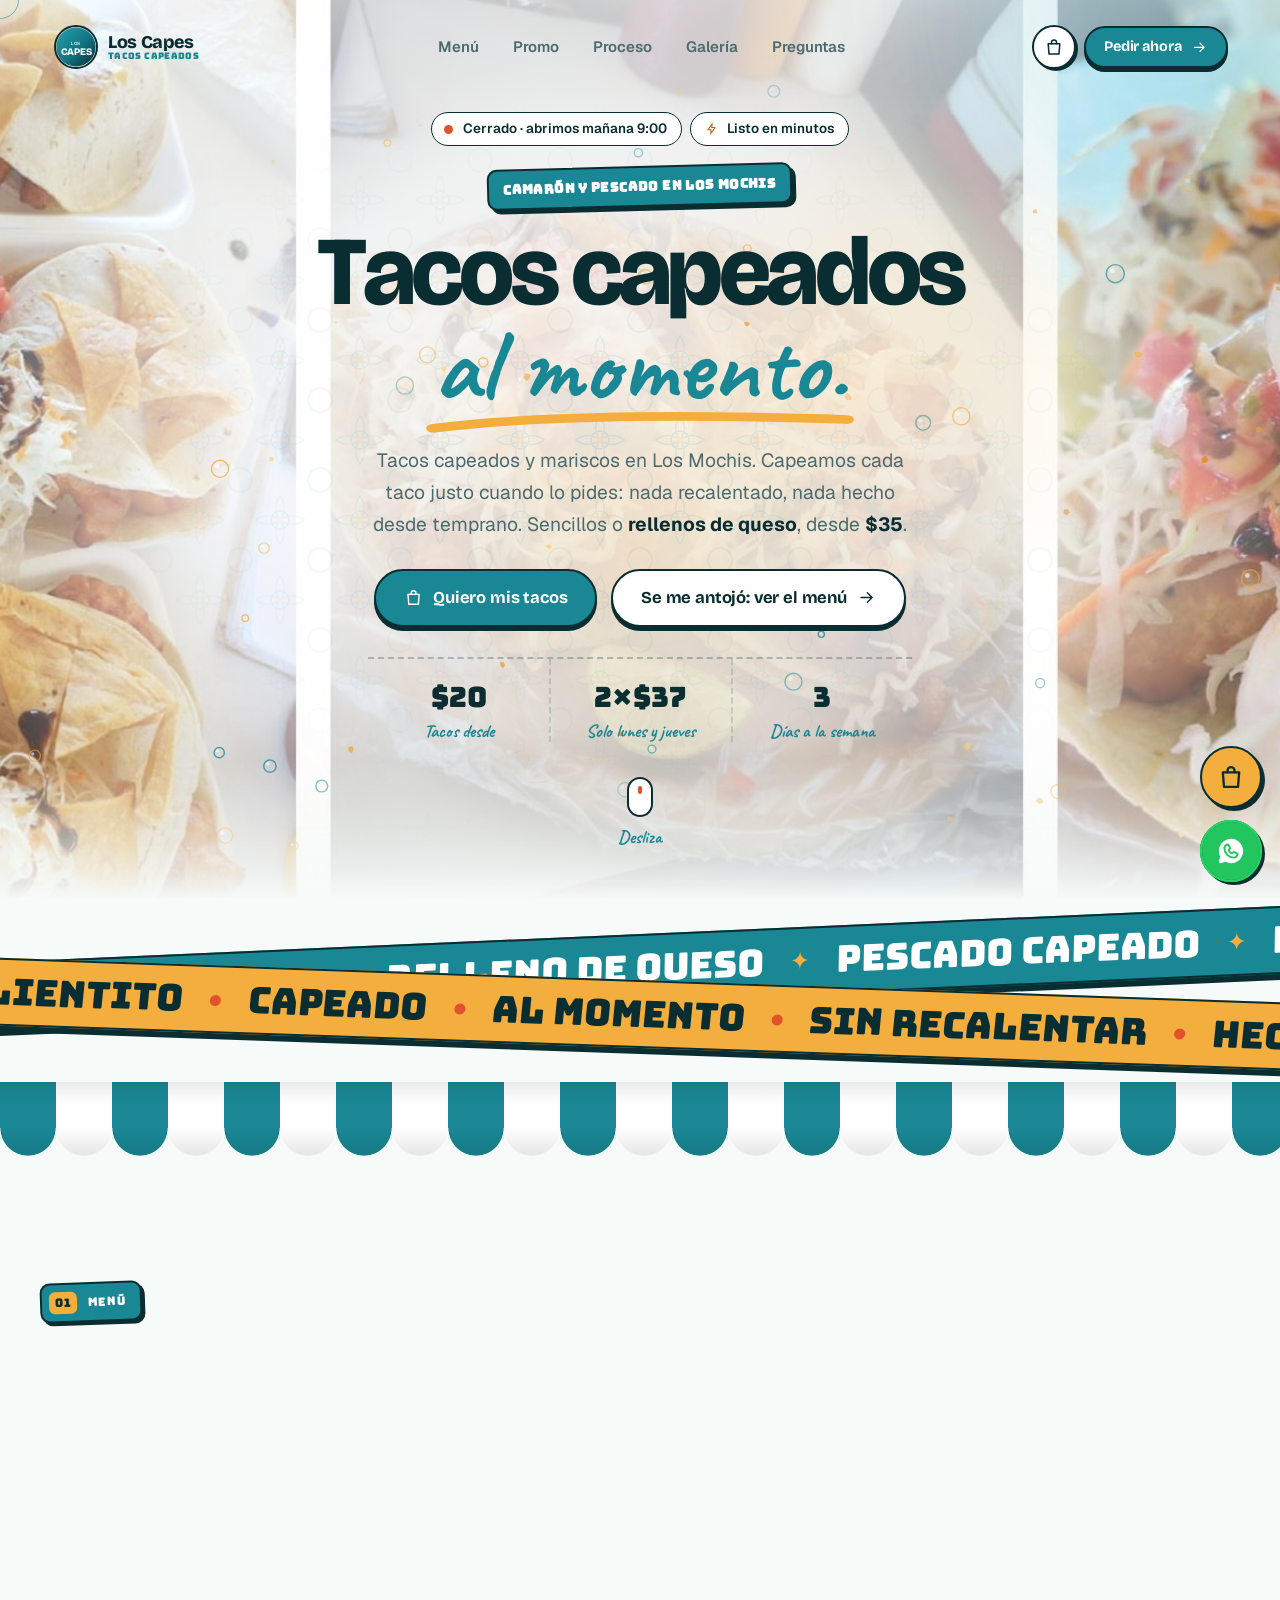
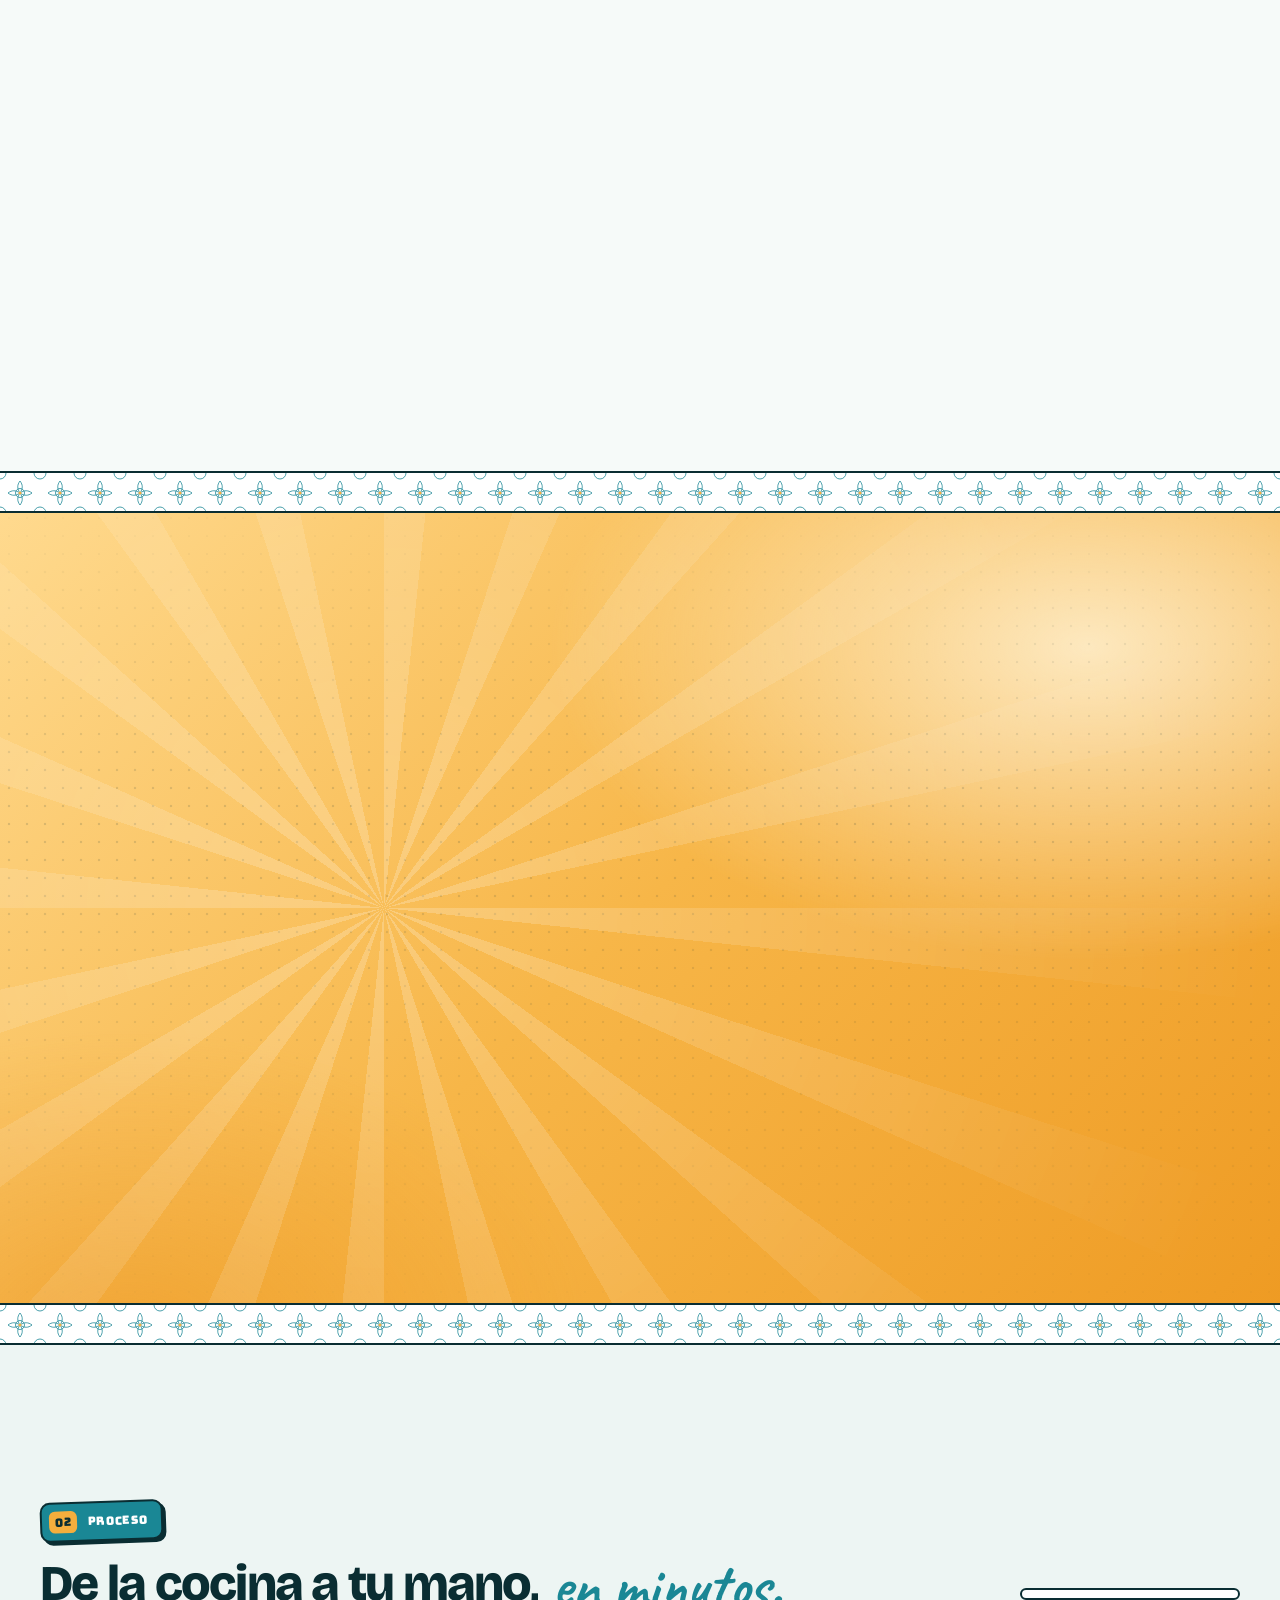
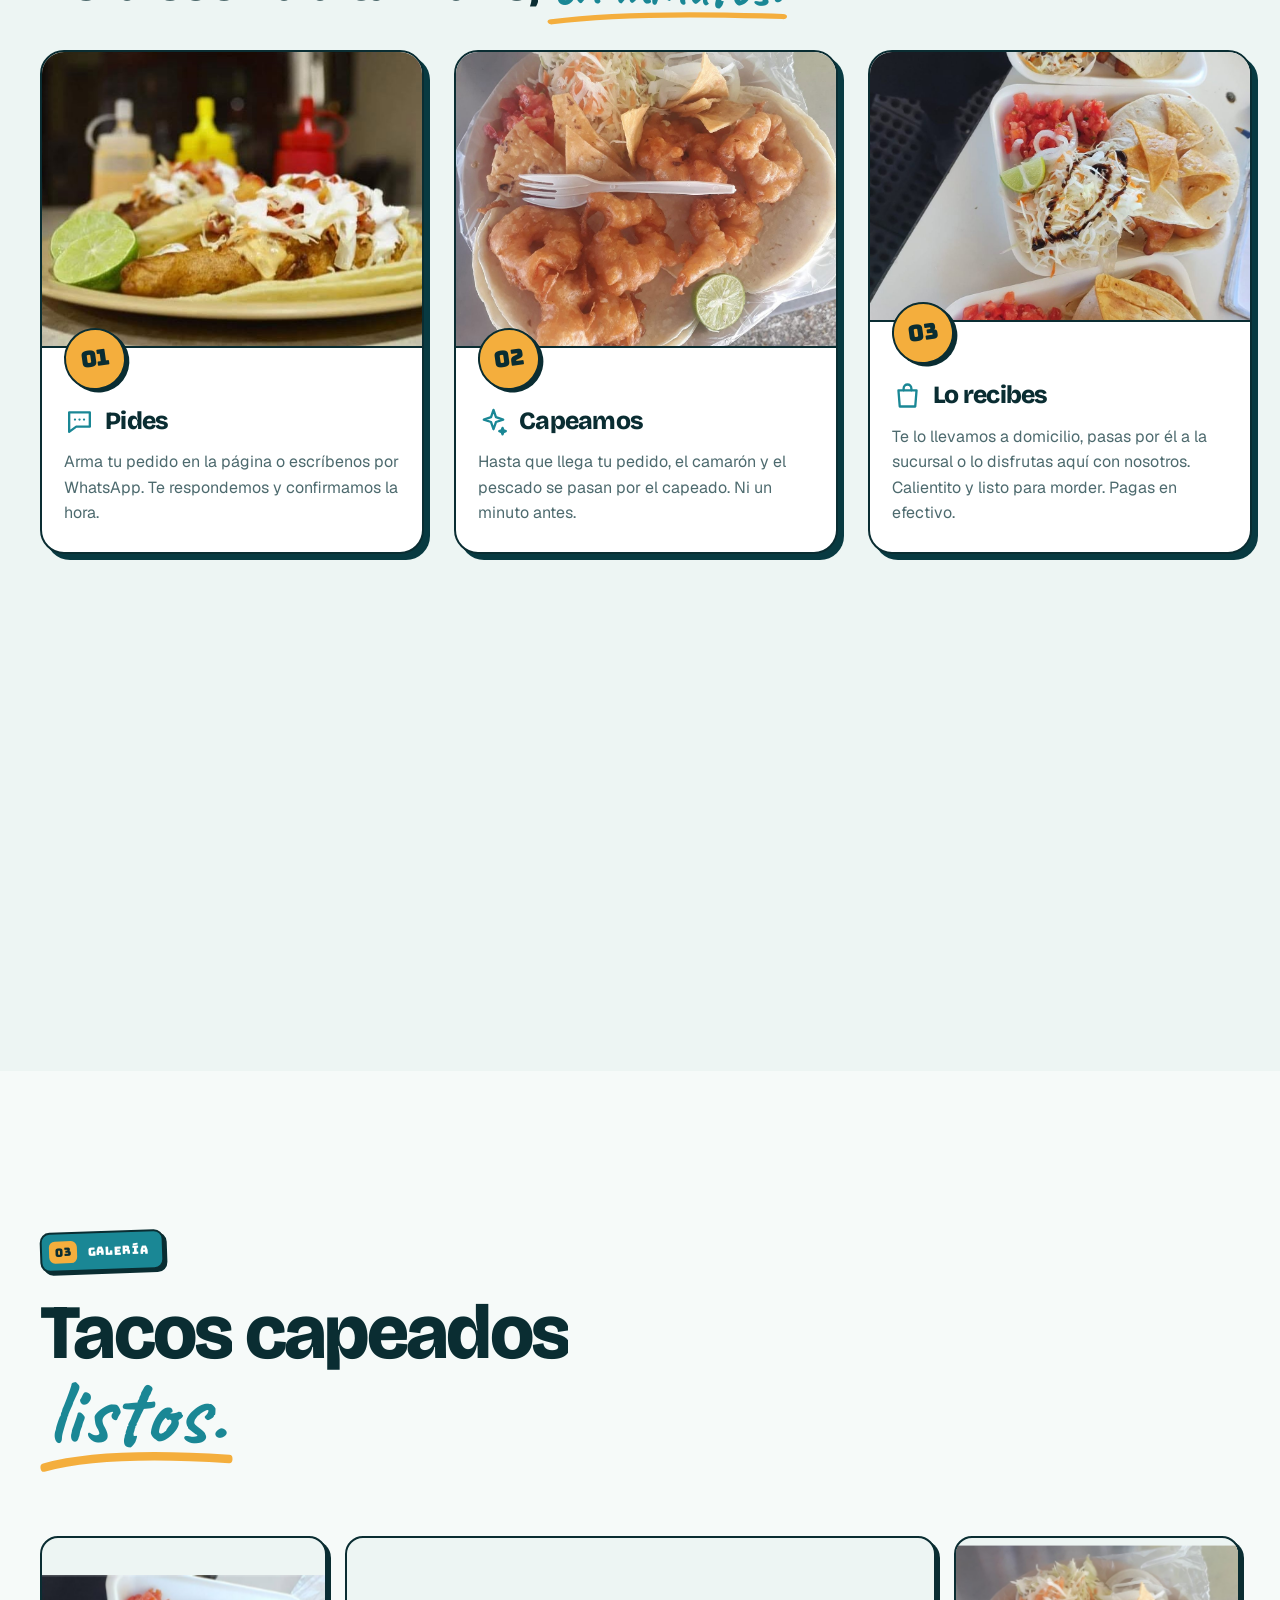
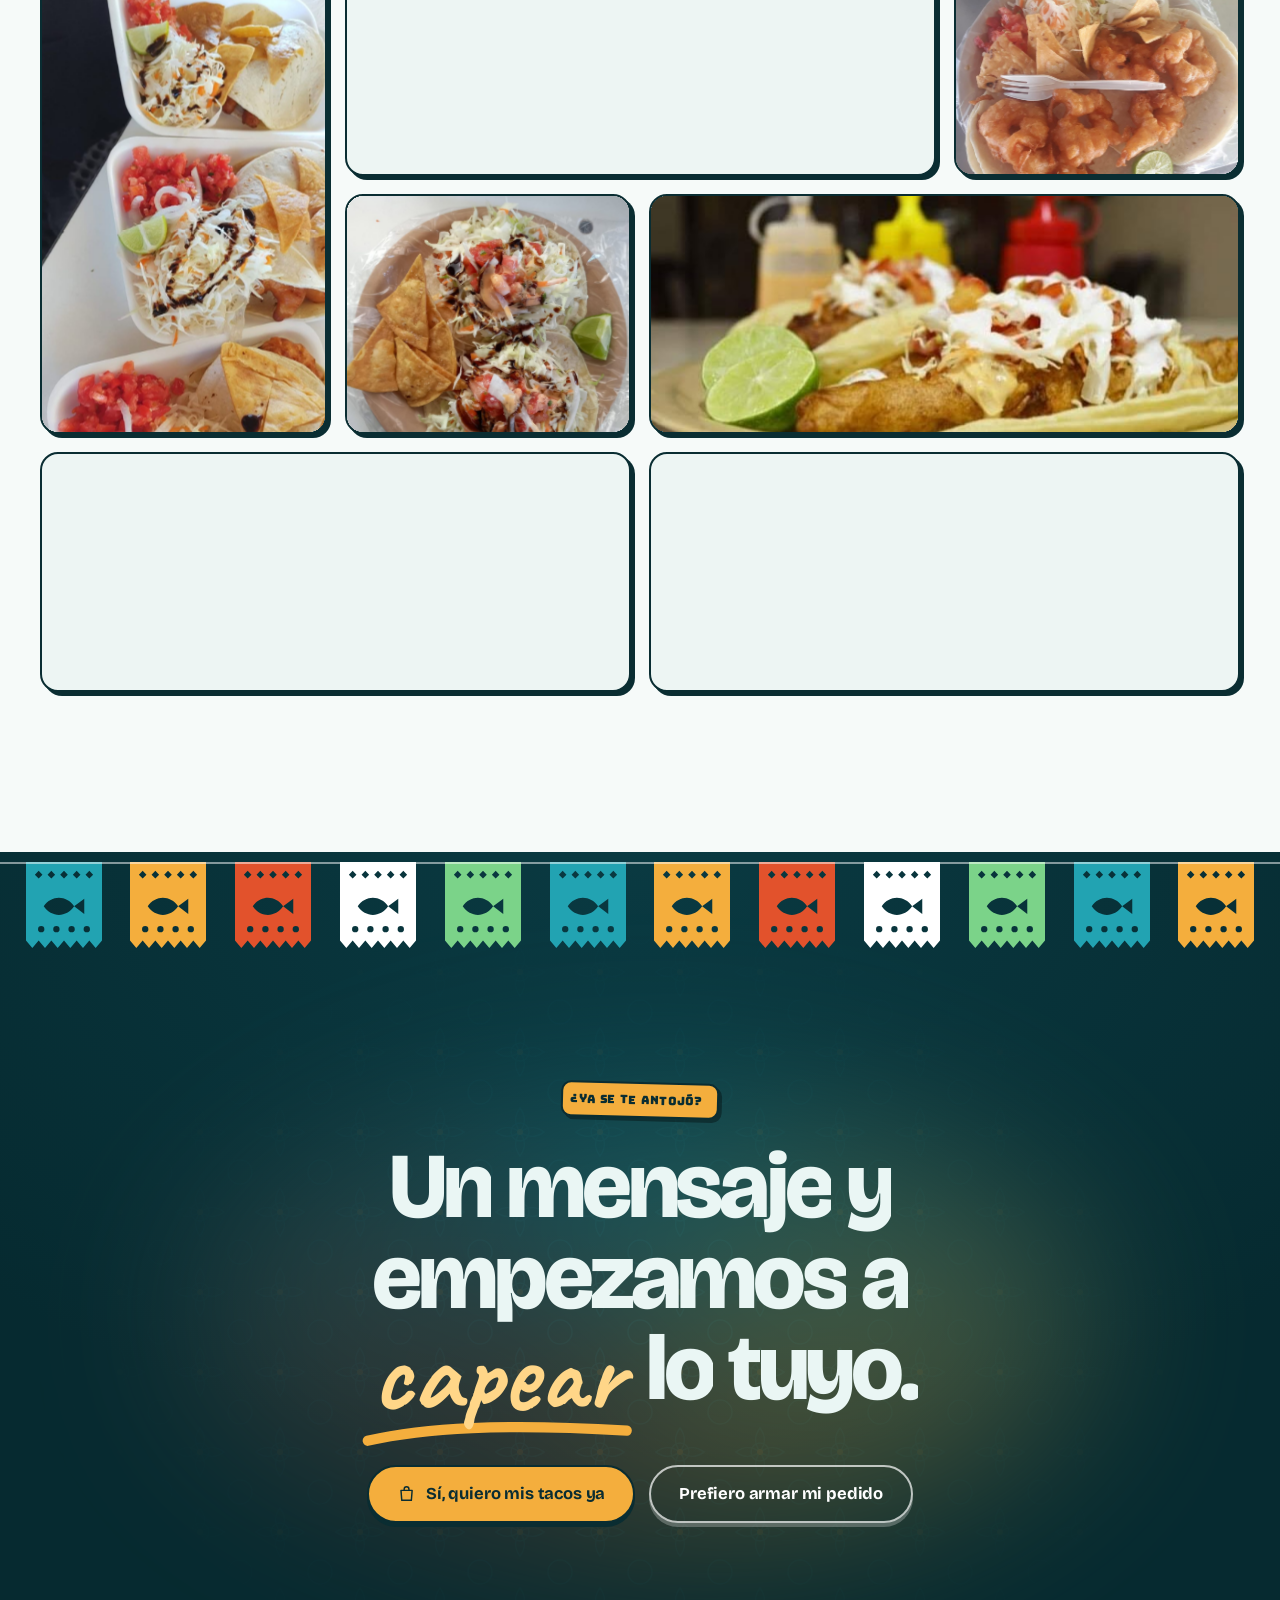
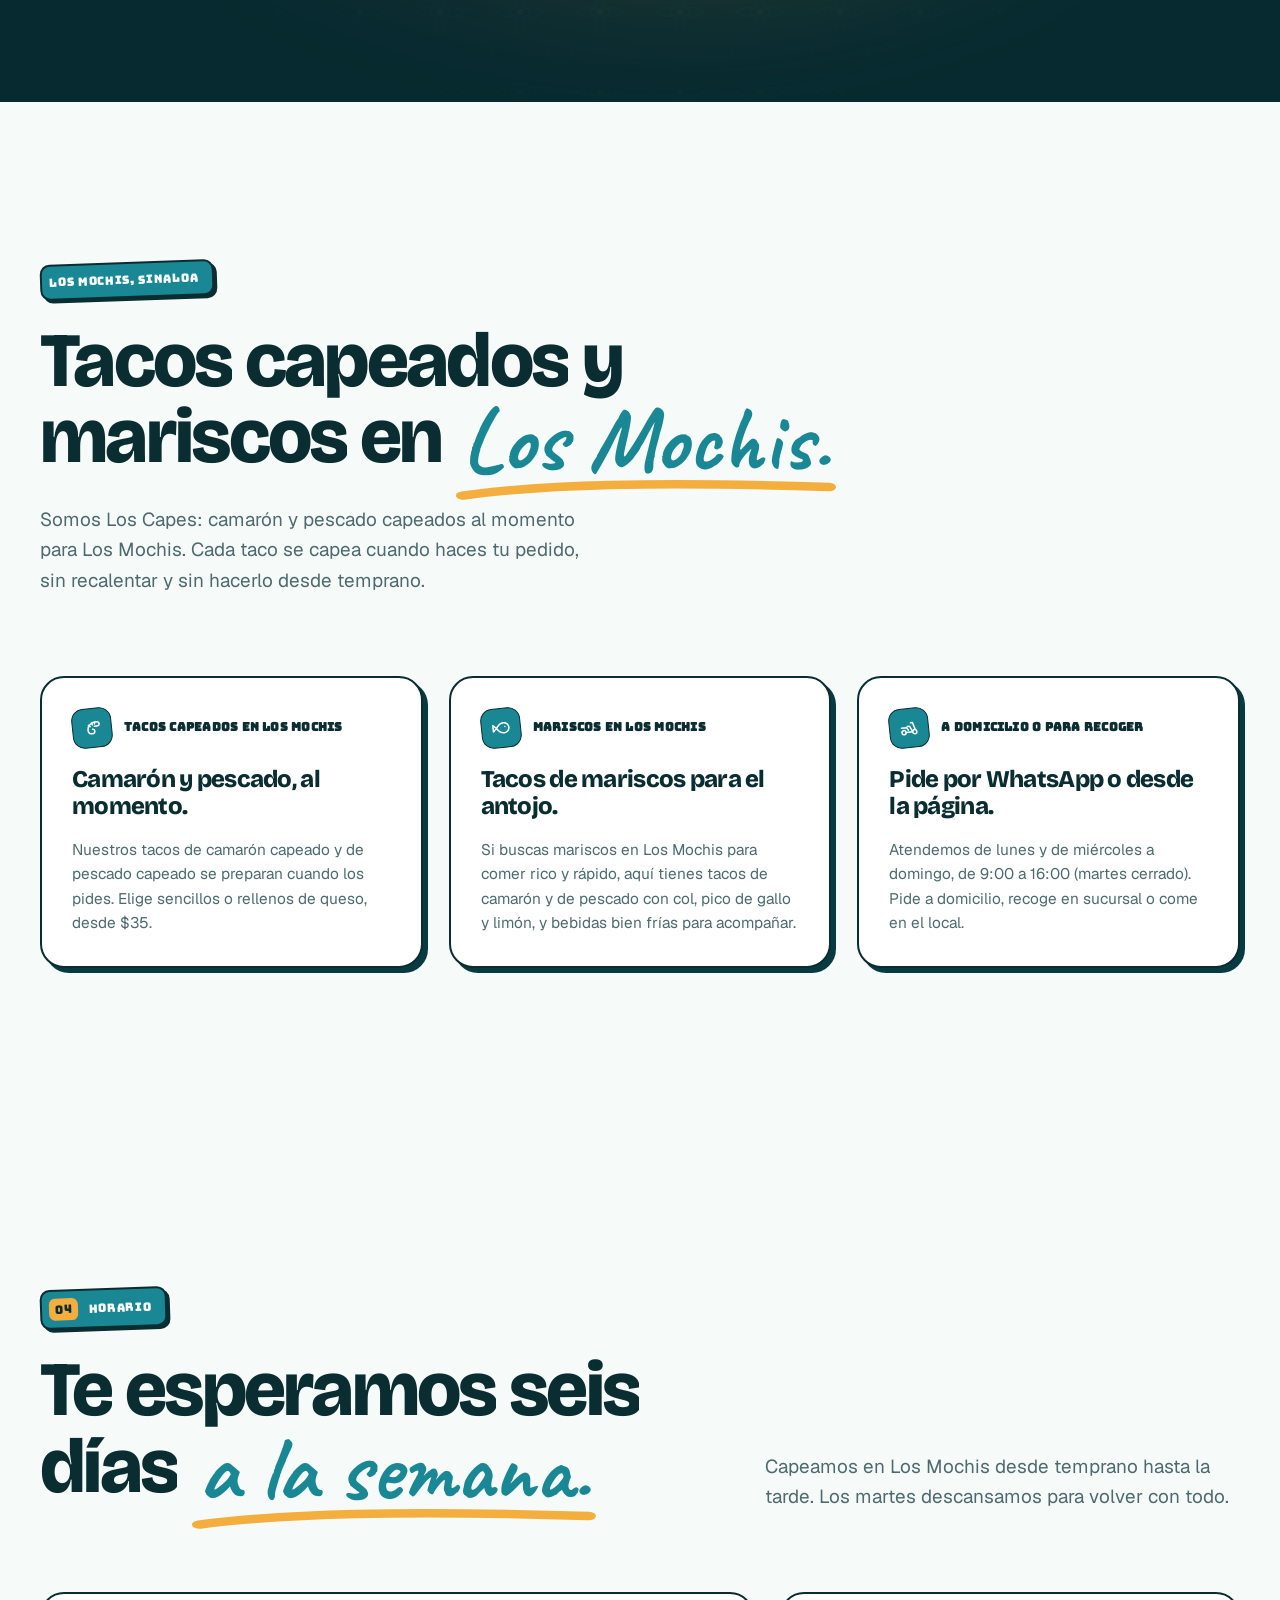
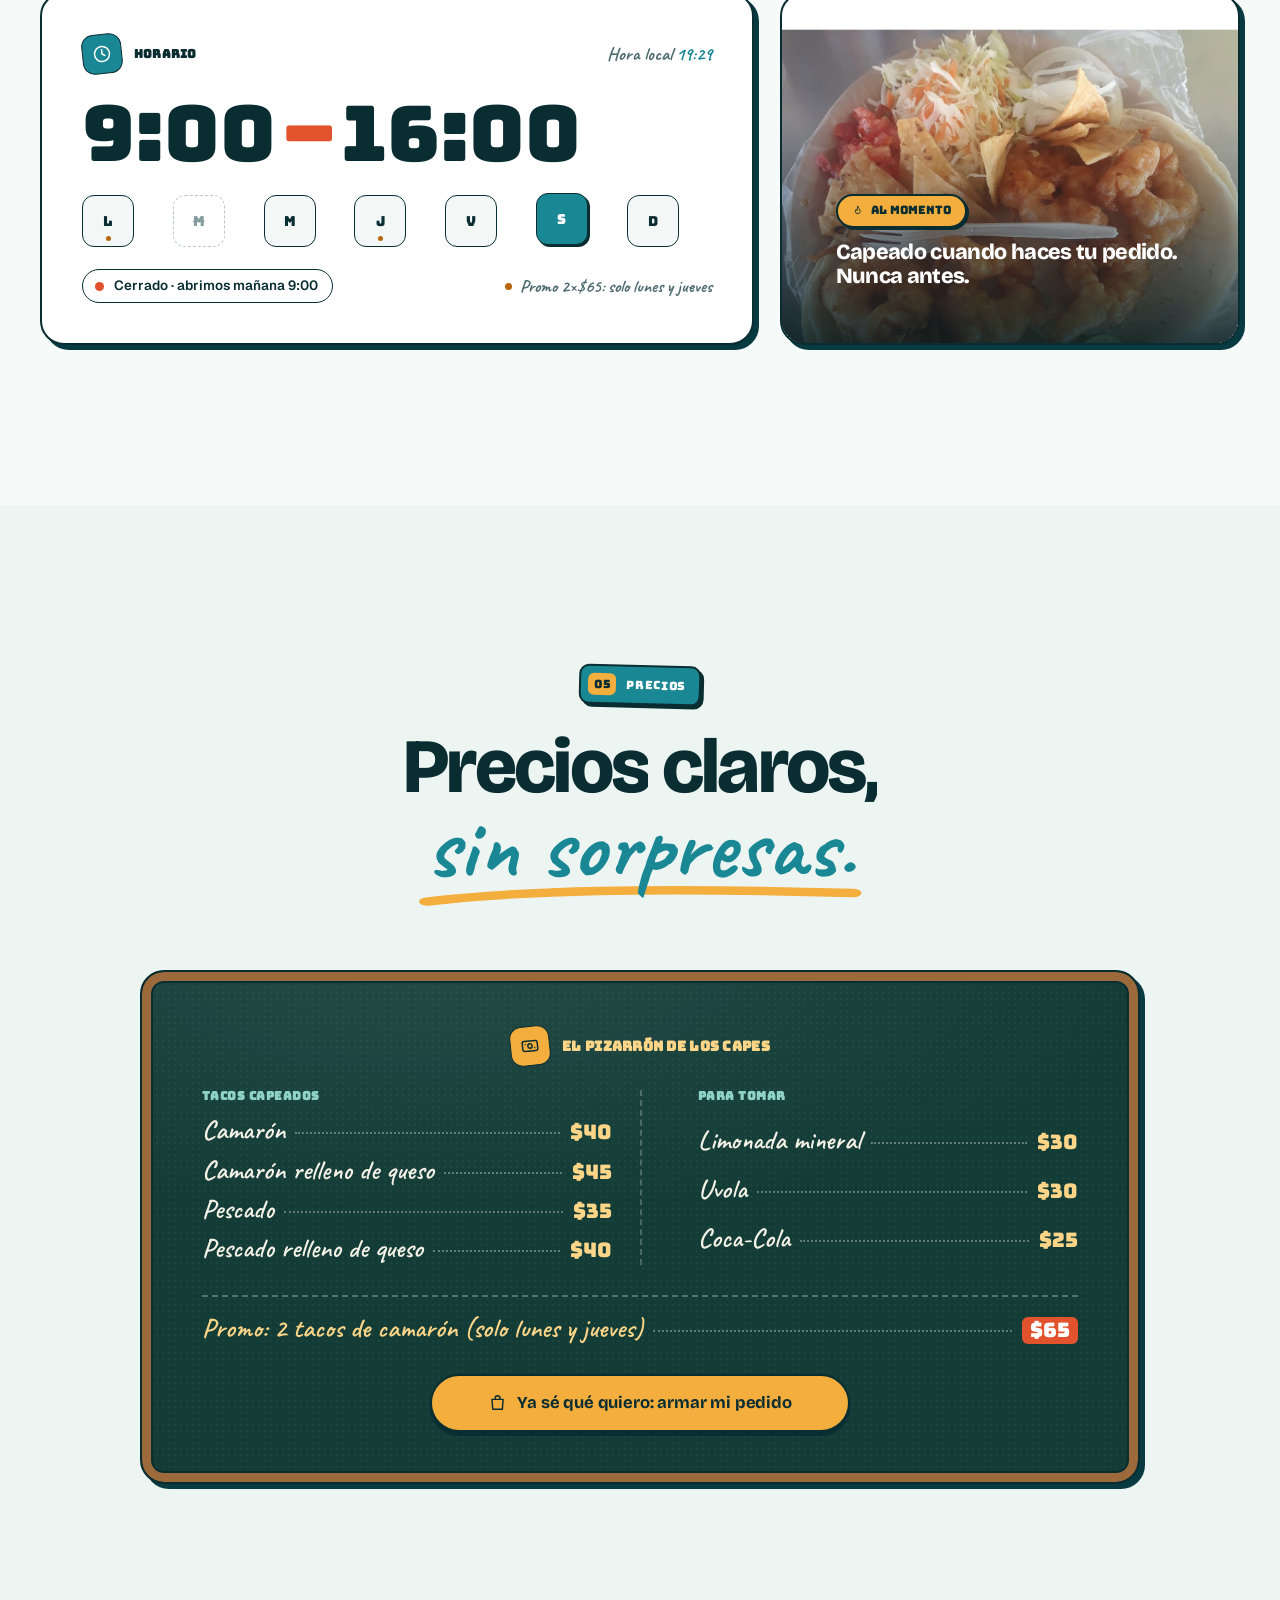
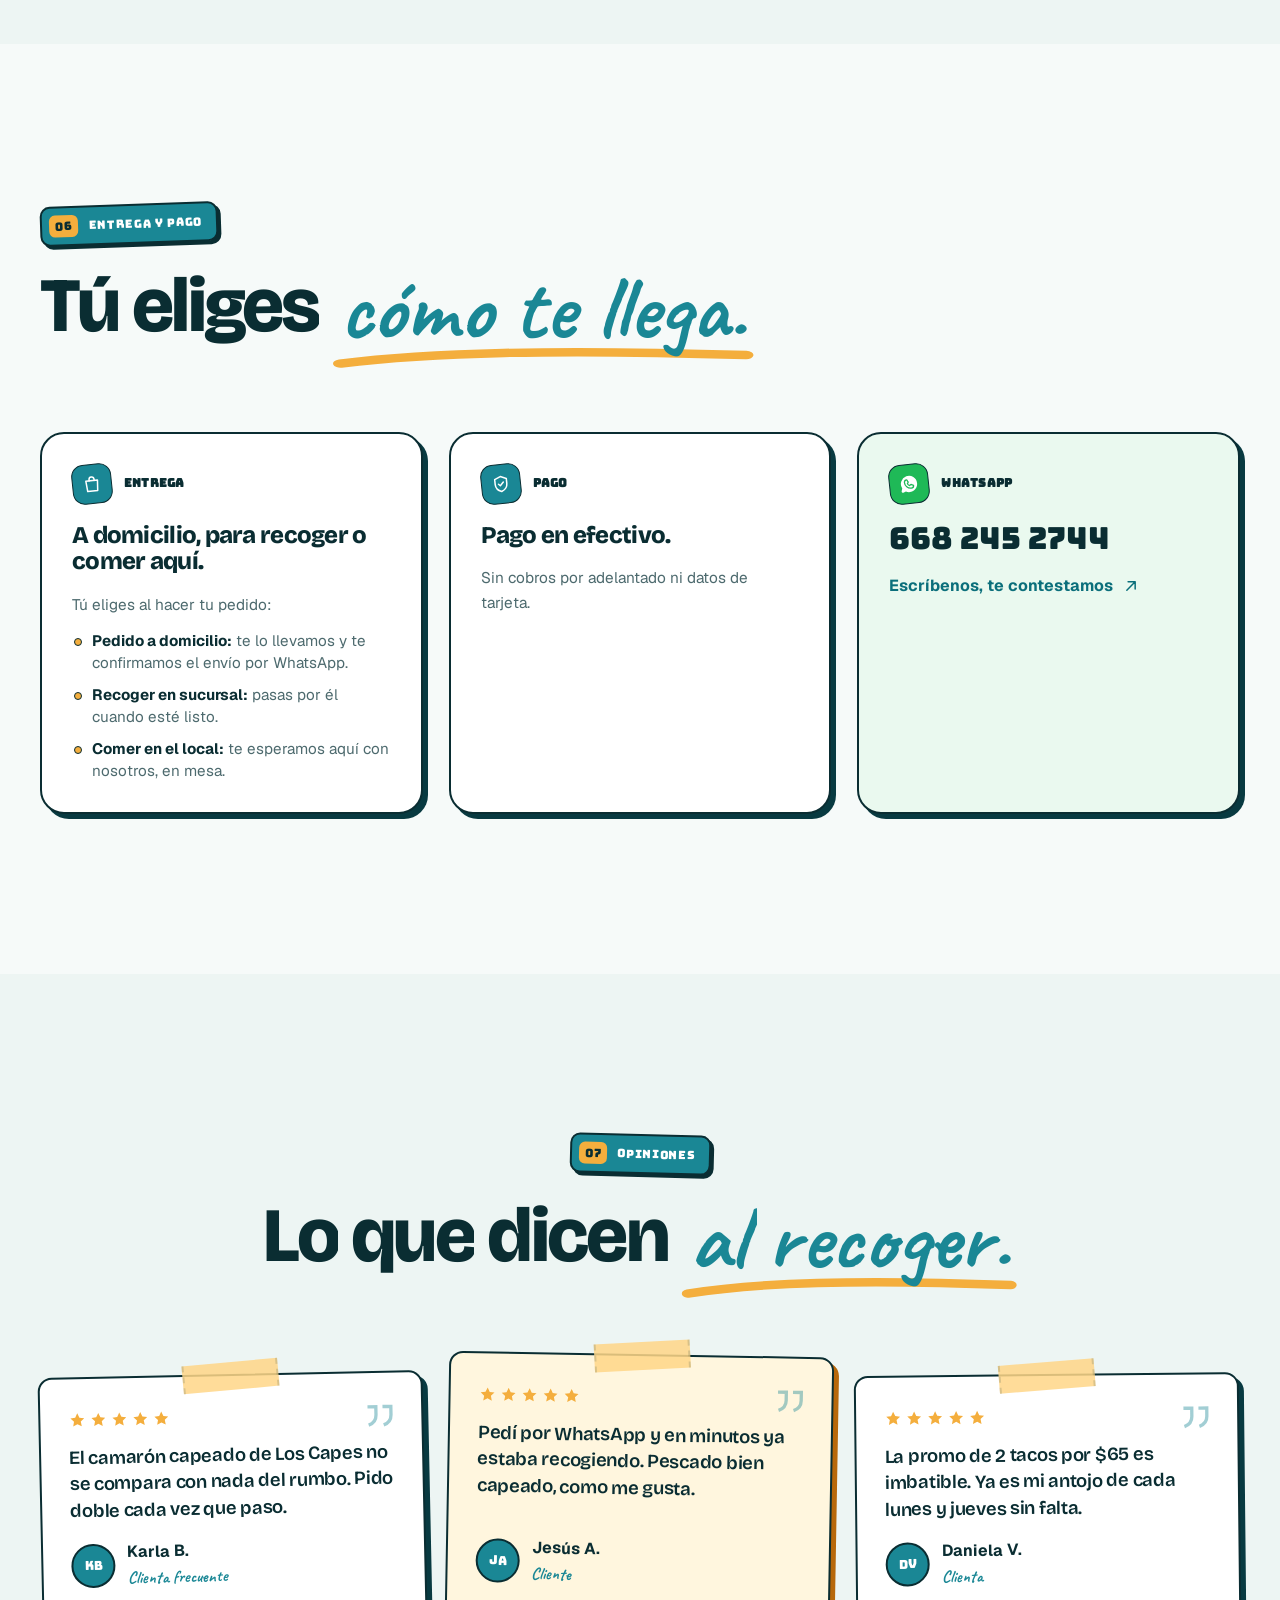
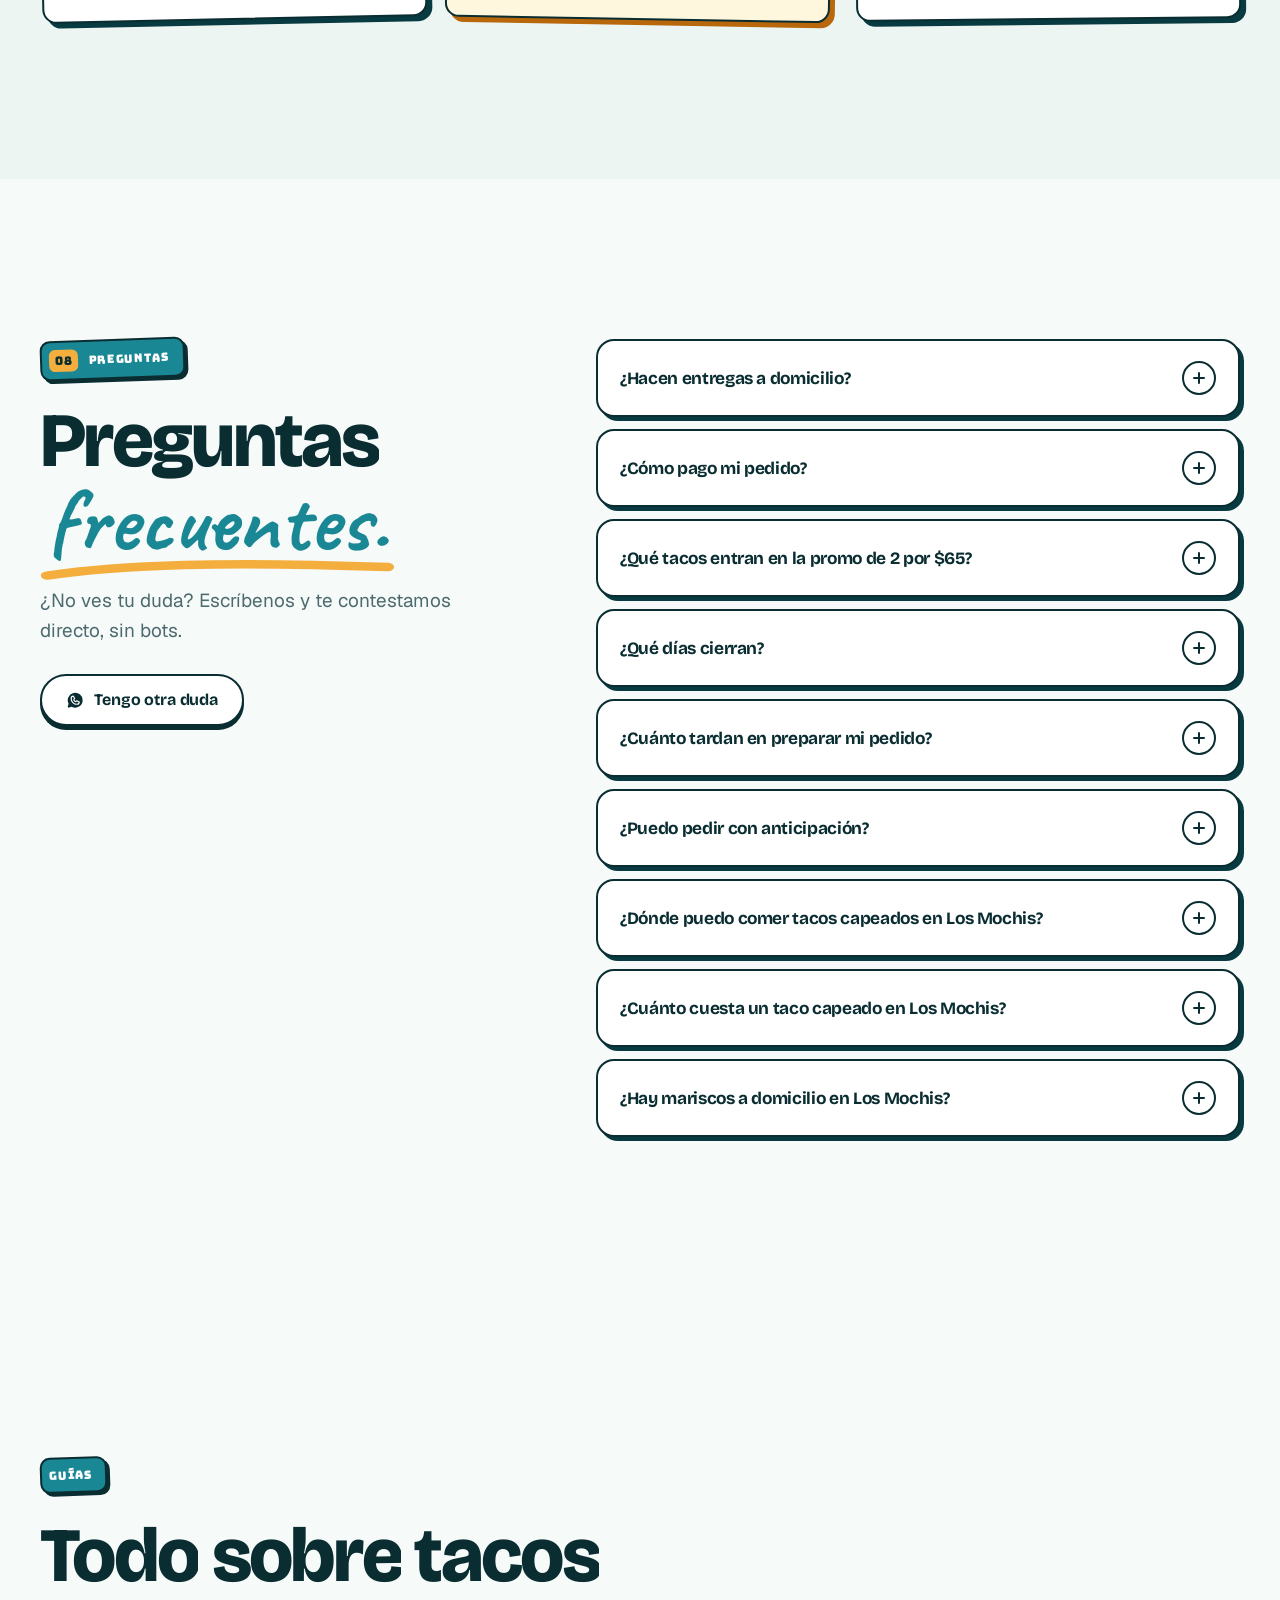
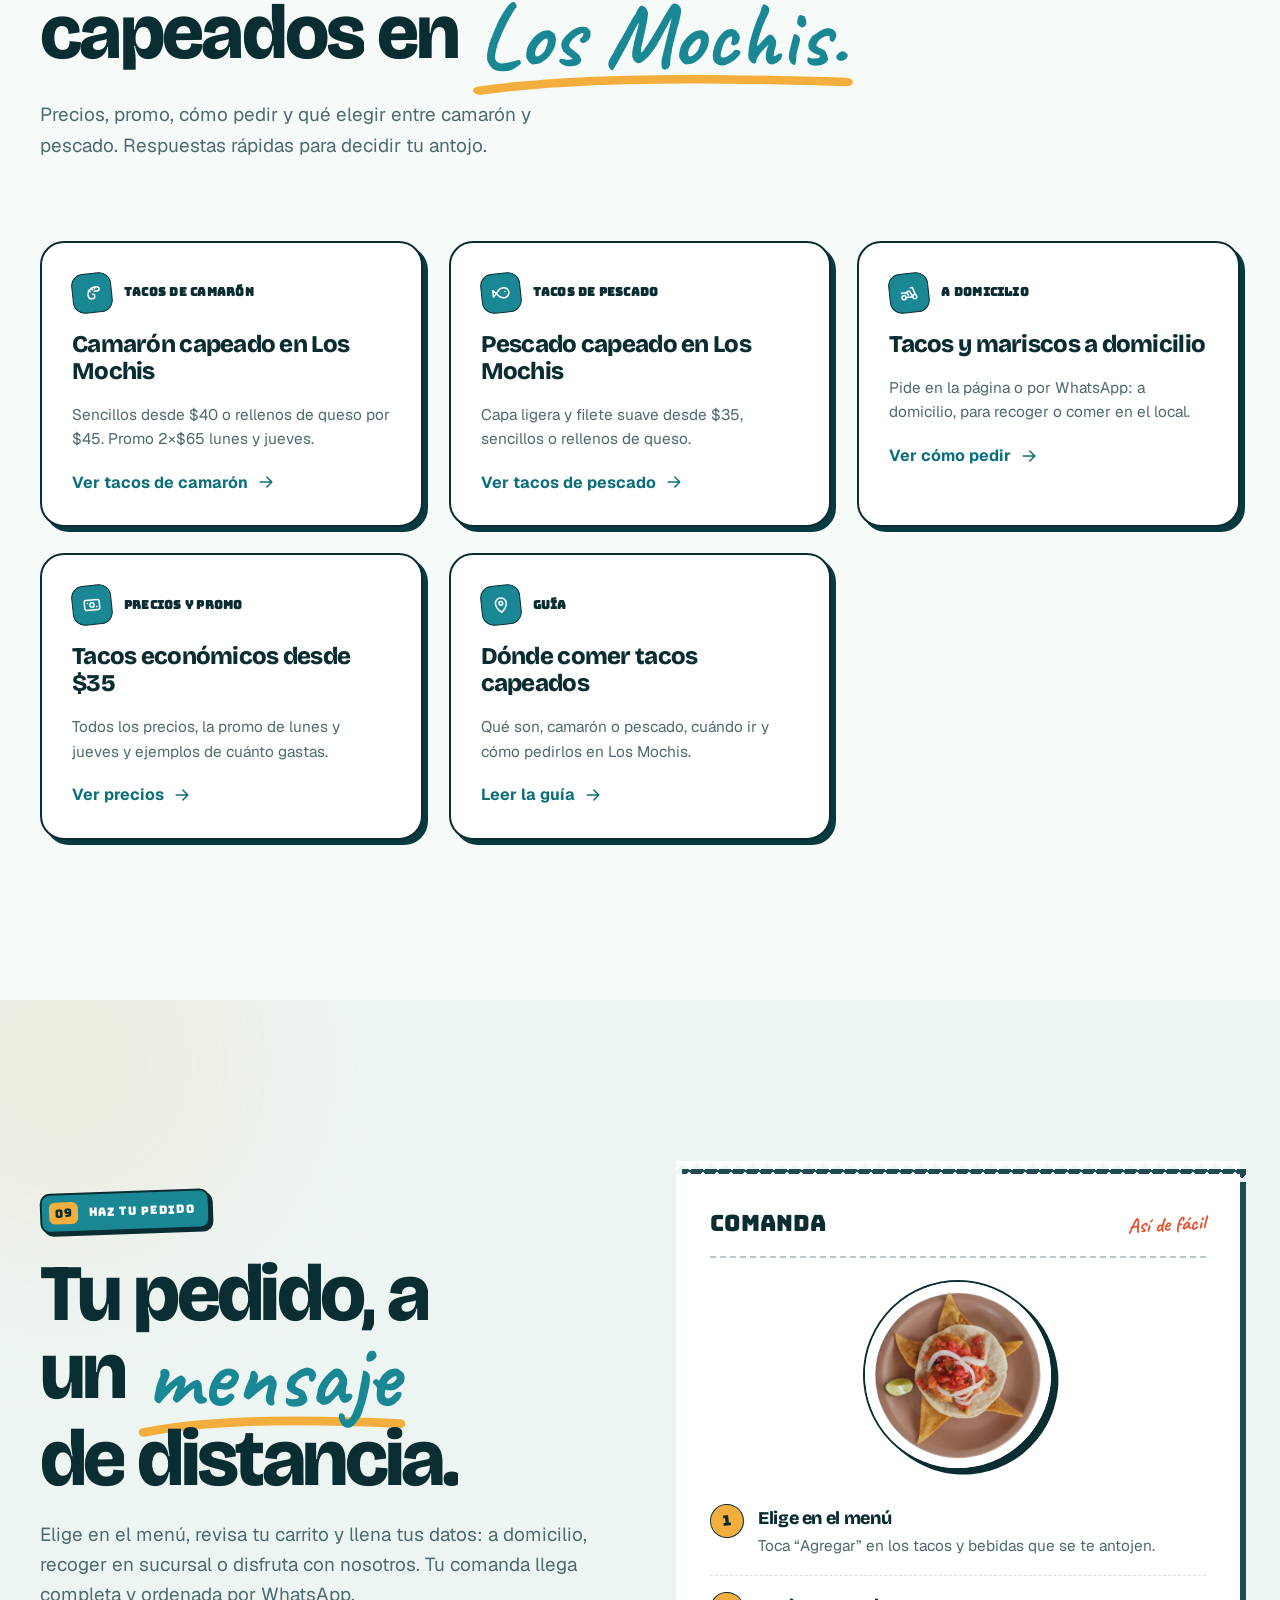
==== commit 1fb4825d: "paginas nuevas" ====
--- a/index.html
+++ b/index.html
@@ -101,6 +101,7 @@
     },
     "areaServed": { "@type": "City", "name": "Los Mochis" },
     "sameAs": ["https://www.facebook.com/p/los-capes-61551611623002/"],
+    "hasMap": "https://maps.app.goo.gl/PNVK8VNBF23V8NiV8",
     "menu": "https://www.loscapes.com/#menu",
     "telephone": "+526682452744",
     "priceRange": "$",
@@ -1056,6 +1057,72 @@
     </section>
 
     <!-- ====================================================================
+         GUÍAS (enlaces internos a las páginas de apoyo para SEO local)
+         Cada tarjeta lleva a una página propia en su carpeta.
+         ==================================================================== -->
+    <section class="section guides-sec" id="guias" aria-labelledby="guides-title">
+      <div class="container">
+        <header class="sec-head">
+          <p class="eyebrow" data-scramble>Guías</p>
+          <h2 class="sec-title" id="guides-title" data-split>Todo sobre tacos capeados en <em>Los Mochis.</em></h2>
+          <p class="sec-lead" data-reveal>Precios, promo, cómo pedir y qué elegir entre camarón y pescado. Respuestas rápidas para decidir tu antojo.</p>
+        </header>
+
+        <div class="service-grid">
+          <article class="cell" data-reveal data-spot>
+            <div class="cell__head">
+              <span class="cell__icon"><svg class="i" aria-hidden="true" focusable="false"><use href="#i-shrimp"/></svg></span>
+              <h3 class="cell__label">Tacos de camarón</h3>
+            </div>
+            <p class="cell__title">Camarón capeado en Los Mochis</p>
+            <p class="cell__note">Sencillos desde $40 o rellenos de queso por $45. Promo 2×$65 lunes y jueves.</p>
+            <a class="link-arrow" href="tacos-de-camaron-los-mochis/">Ver tacos de camarón <svg class="i" aria-hidden="true" focusable="false"><use href="#i-arrow-right"/></svg></a>
+          </article>
+
+          <article class="cell" data-reveal style="--d:1" data-spot>
+            <div class="cell__head">
+              <span class="cell__icon"><svg class="i" aria-hidden="true" focusable="false"><use href="#i-fish"/></svg></span>
+              <h3 class="cell__label">Tacos de pescado</h3>
+            </div>
+            <p class="cell__title">Pescado capeado en Los Mochis</p>
+            <p class="cell__note">Capa ligera y filete suave desde $35, sencillos o rellenos de queso.</p>
+            <a class="link-arrow" href="tacos-de-pescado-los-mochis/">Ver tacos de pescado <svg class="i" aria-hidden="true" focusable="false"><use href="#i-arrow-right"/></svg></a>
+          </article>
+
+          <article class="cell" data-reveal style="--d:2" data-spot>
+            <div class="cell__head">
+              <span class="cell__icon"><svg class="i" aria-hidden="true" focusable="false"><use href="#i-moto"/></svg></span>
+              <h3 class="cell__label">A domicilio</h3>
+            </div>
+            <p class="cell__title">Tacos y mariscos a domicilio</p>
+            <p class="cell__note">Pide en la página o por WhatsApp: a domicilio, para recoger o comer en el local.</p>
+            <a class="link-arrow" href="pedidos-a-domicilio-los-mochis/">Ver cómo pedir <svg class="i" aria-hidden="true" focusable="false"><use href="#i-arrow-right"/></svg></a>
+          </article>
+
+          <article class="cell" data-reveal style="--d:1" data-spot>
+            <div class="cell__head">
+              <span class="cell__icon"><svg class="i" aria-hidden="true" focusable="false"><use href="#i-cash"/></svg></span>
+              <h3 class="cell__label">Precios y promo</h3>
+            </div>
+            <p class="cell__title">Tacos económicos desde $35</p>
+            <p class="cell__note">Todos los precios, la promo de lunes y jueves y ejemplos de cuánto gastas.</p>
+            <a class="link-arrow" href="tacos-economicos-los-mochis/">Ver precios <svg class="i" aria-hidden="true" focusable="false"><use href="#i-arrow-right"/></svg></a>
+          </article>
+
+          <article class="cell" data-reveal style="--d:2" data-spot>
+            <div class="cell__head">
+              <span class="cell__icon"><svg class="i" aria-hidden="true" focusable="false"><use href="#i-pin"/></svg></span>
+              <h3 class="cell__label">Guía</h3>
+            </div>
+            <p class="cell__title">Dónde comer tacos capeados</p>
+            <p class="cell__note">Qué son, camarón o pescado, cuándo ir y cómo pedirlos en Los Mochis.</p>
+            <a class="link-arrow" href="donde-comer-tacos-capeados-los-mochis/">Leer la guía <svg class="i" aria-hidden="true" focusable="false"><use href="#i-arrow-right"/></svg></a>
+          </article>
+        </div>
+      </div>
+    </section>
+
+    <!-- ====================================================================
          CONTACTO / FORMULARIO → WHATSAPP
          ==================================================================== -->
     <section class="section contact" id="contacto" aria-labelledby="contact-title">
@@ -1129,6 +1196,11 @@
           <li><a href="#proceso">Proceso</a></li>
           <li><a href="#galeria">Galería</a></li>
           <li><a href="#preguntas">Preguntas</a></li>
+          <li><a href="tacos-de-camaron-los-mochis/">Tacos de camarón en Los Mochis</a></li>
+          <li><a href="tacos-de-pescado-los-mochis/">Tacos de pescado en Los Mochis</a></li>
+          <li><a href="pedidos-a-domicilio-los-mochis/">Pedidos a domicilio</a></li>
+          <li><a href="tacos-economicos-los-mochis/">Tacos económicos</a></li>
+          <li><a href="donde-comer-tacos-capeados-los-mochis/">Dónde comer tacos capeados</a></li>
         </ul>
       </nav>
 
@@ -1150,6 +1222,7 @@
           <li><a href="https://wa.me/526682452744" target="_blank" rel="noopener noreferrer">WhatsApp 668 245 2744</a></li>
           <li><a href="#menu">Armar mi pedido</a></li>
           <li><a href="https://www.facebook.com/p/los-capes-61551611623002/" target="_blank" rel="noopener noreferrer">Facebook: Los Capes</a></li>
+          <li><a href="https://maps.app.goo.gl/PNVK8VNBF23V8NiV8" target="_blank" rel="noopener noreferrer">Google Maps</a></li>
         </ul>
       </div>
     </div>
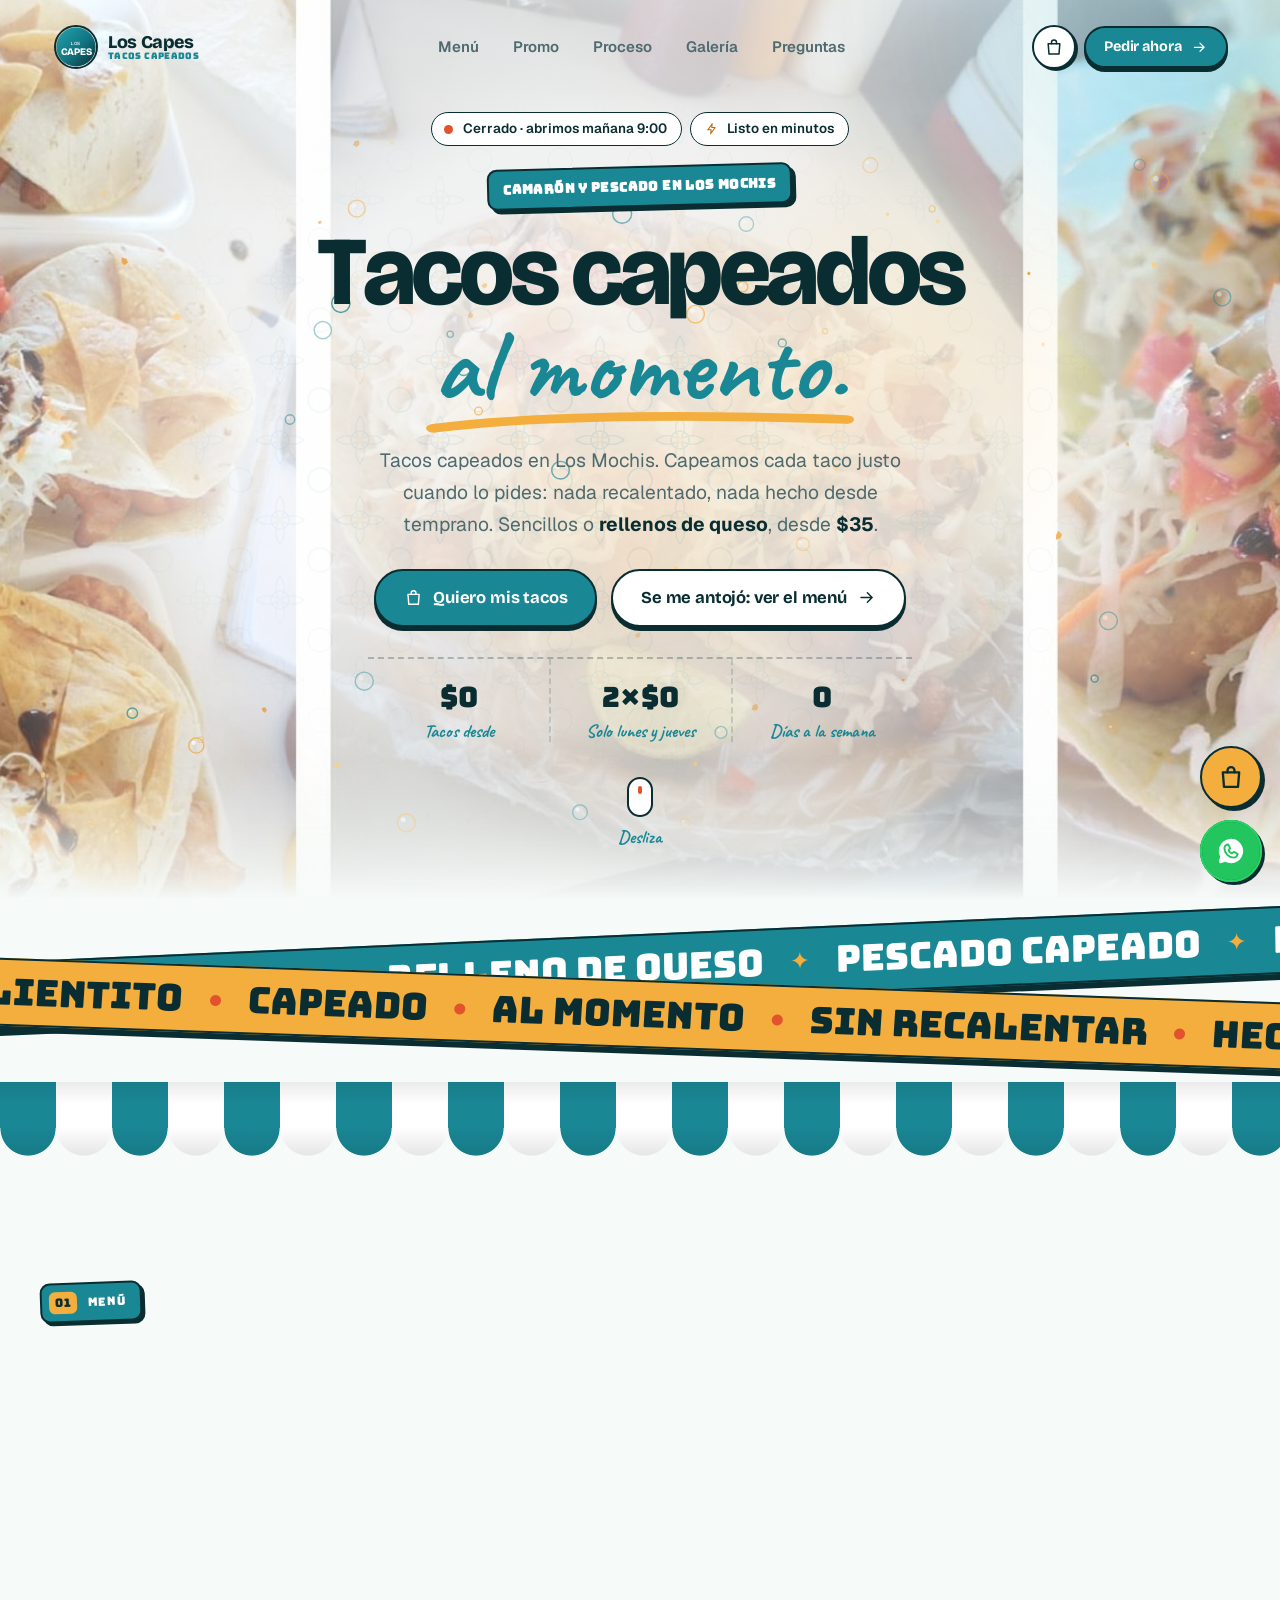
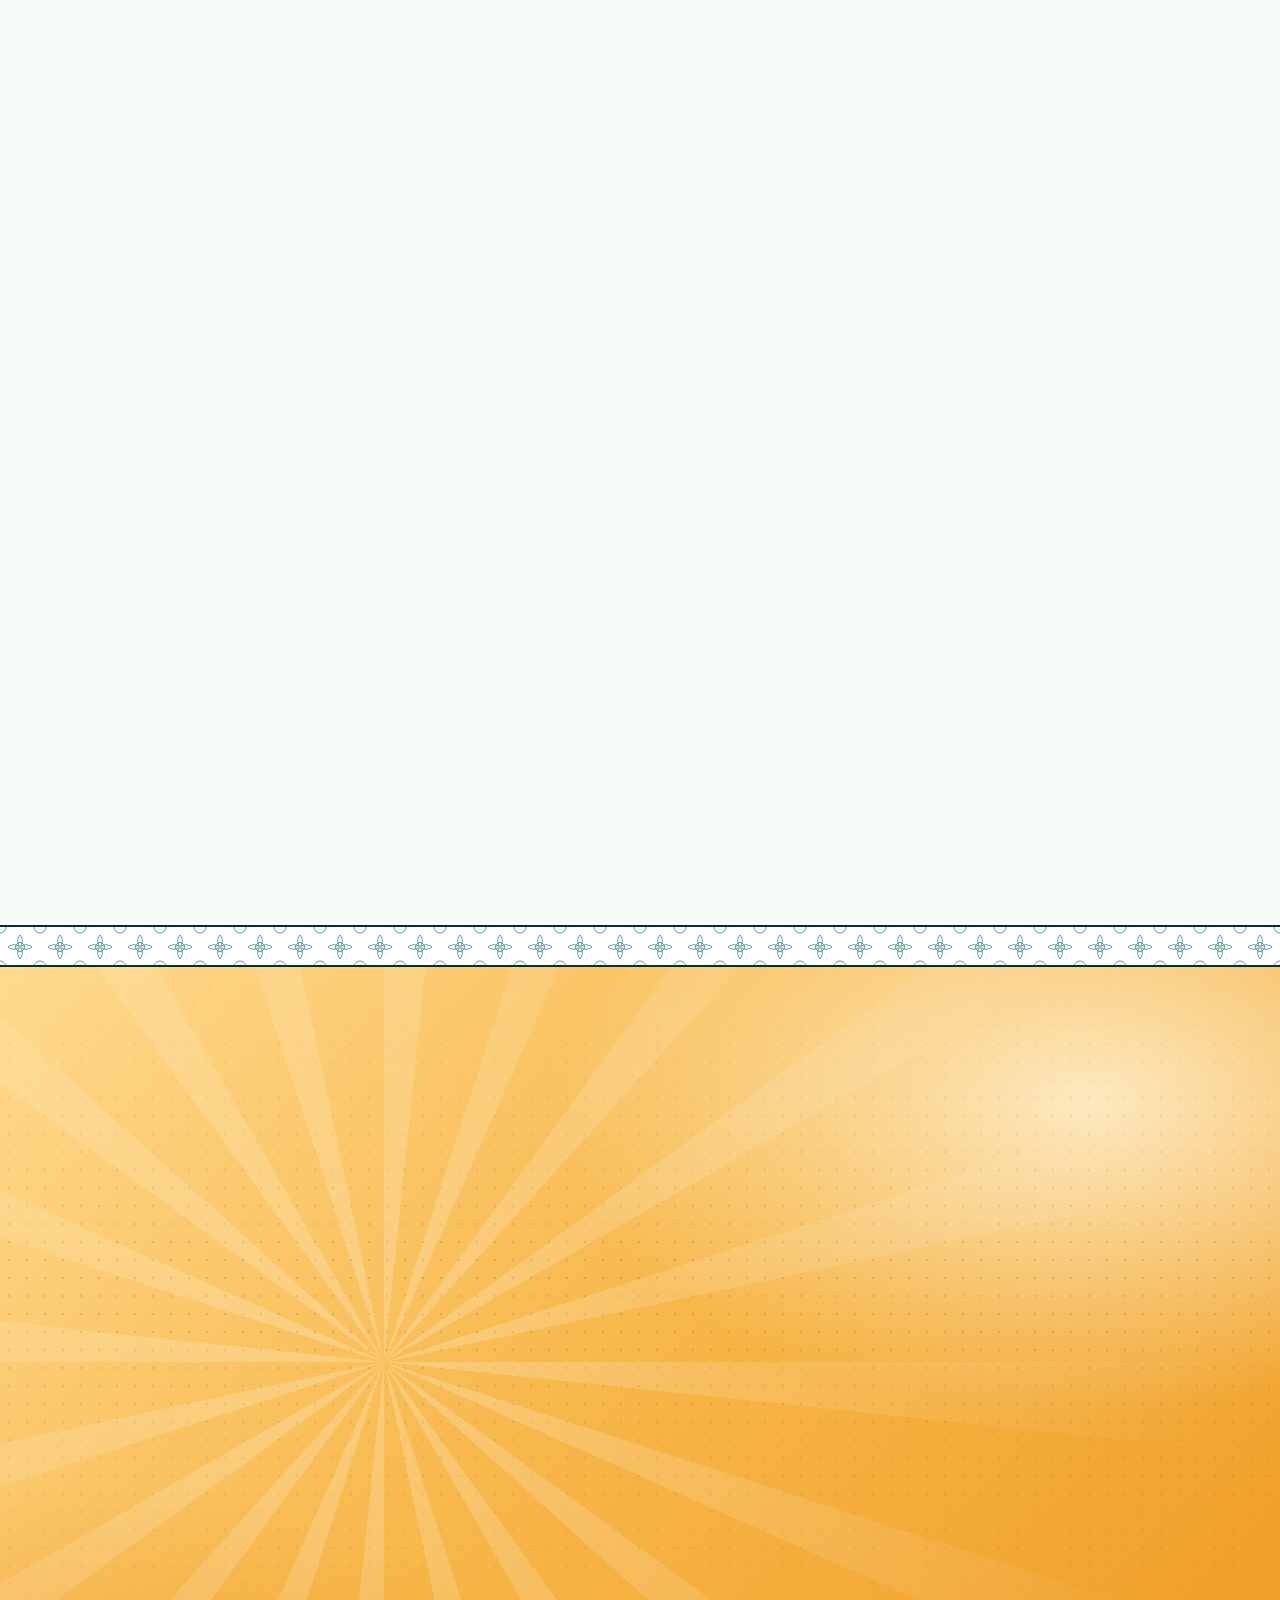
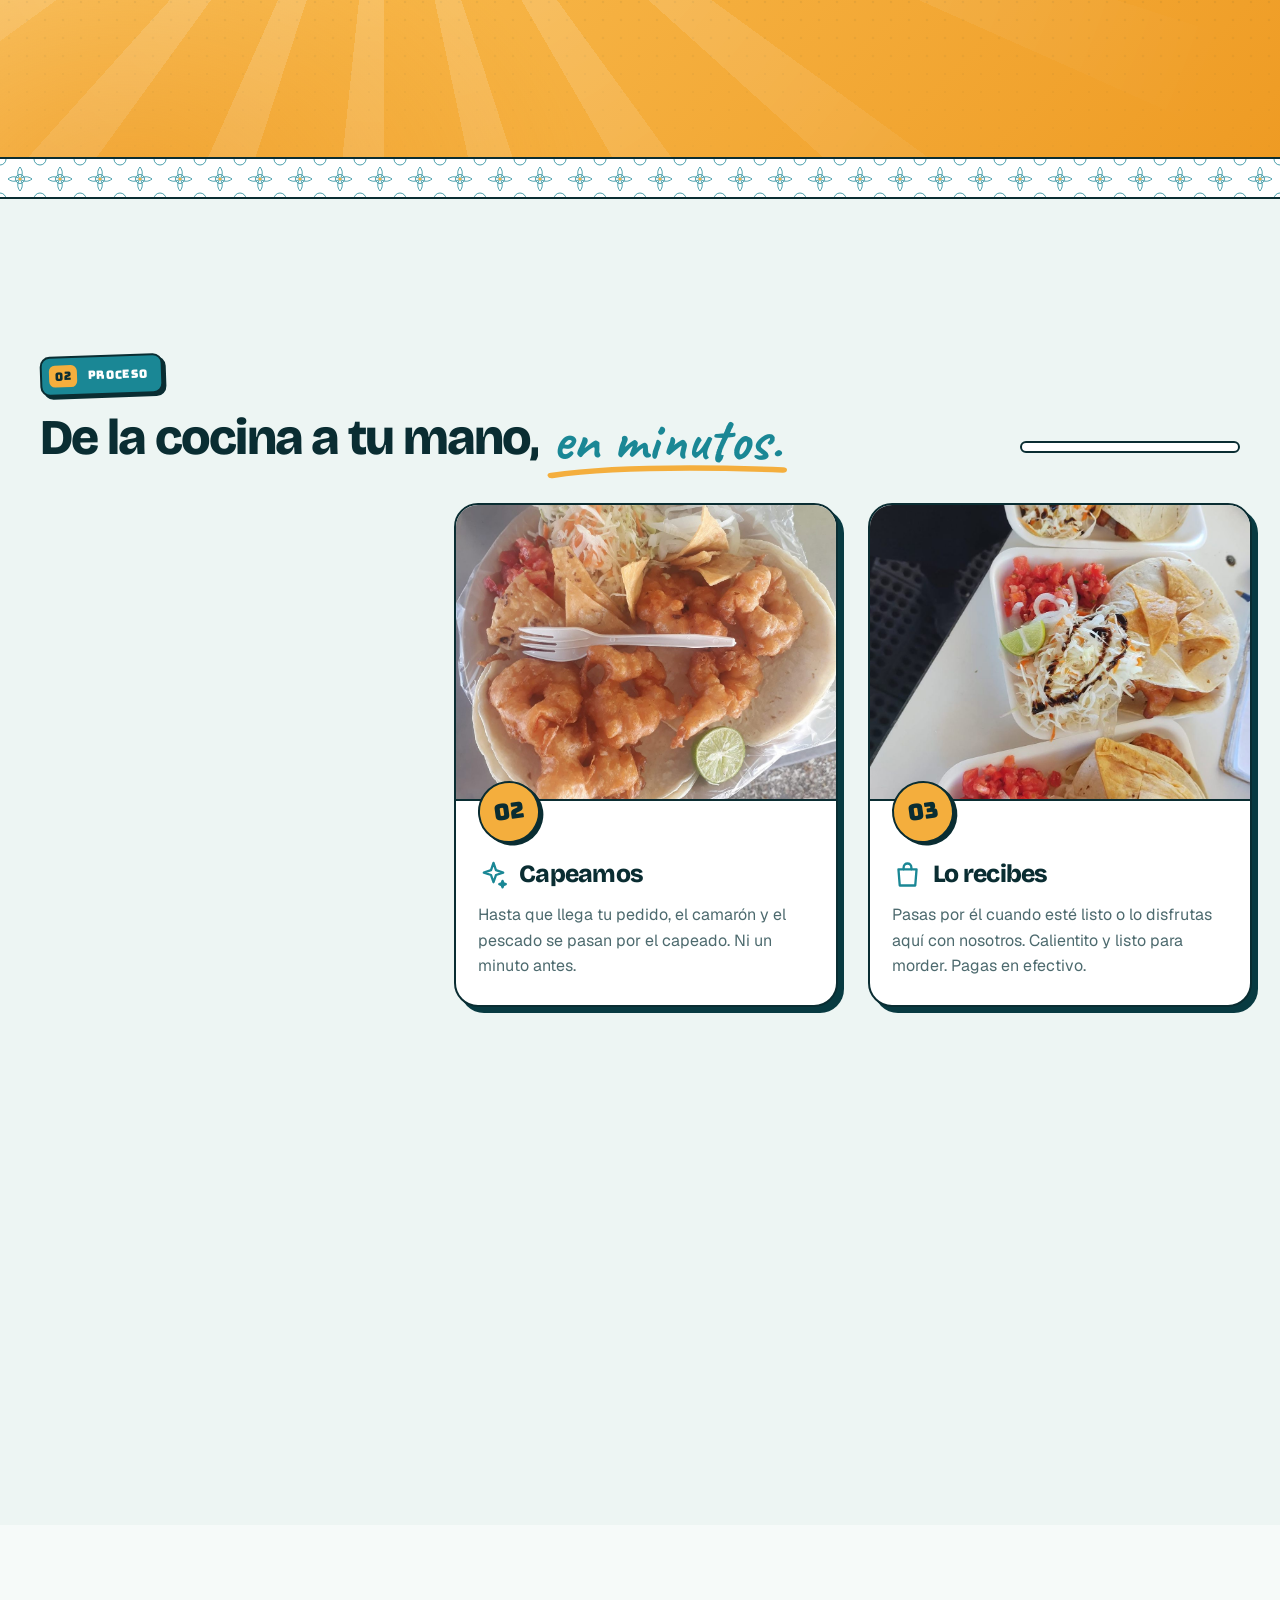
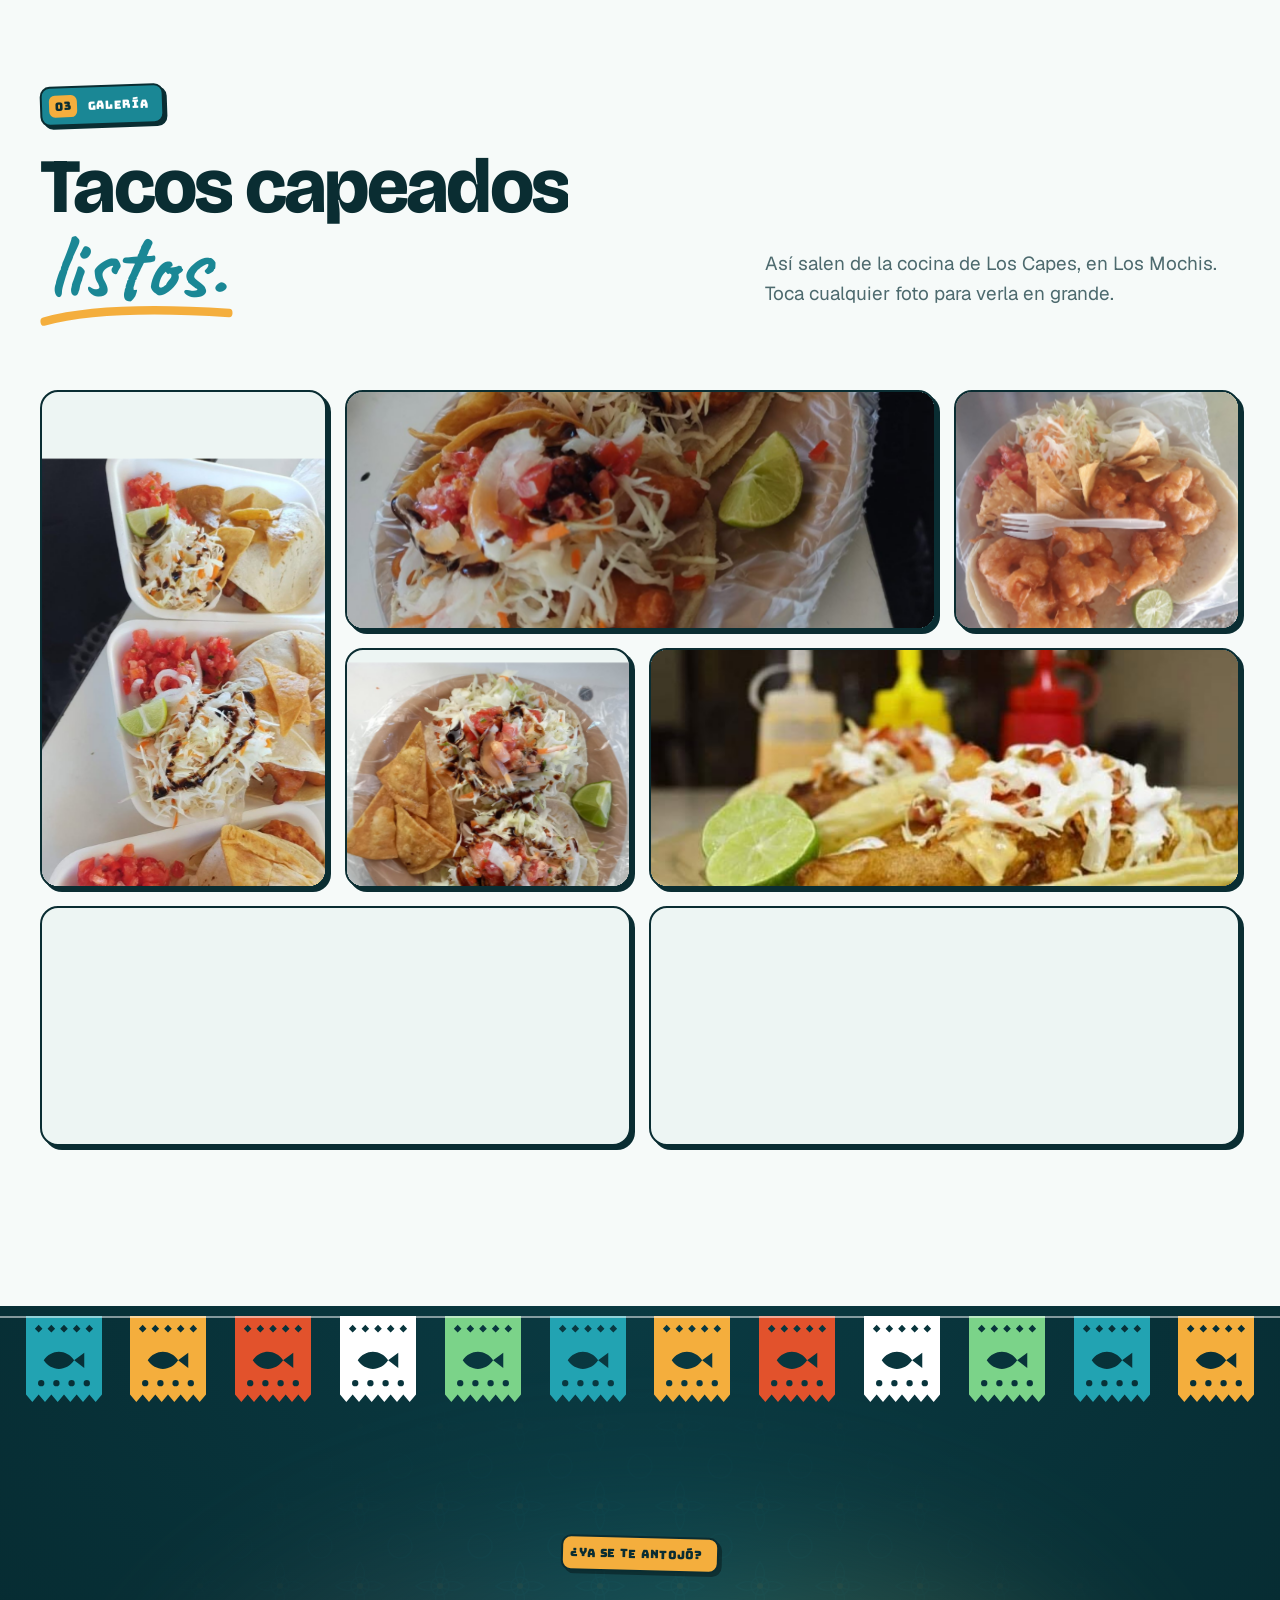
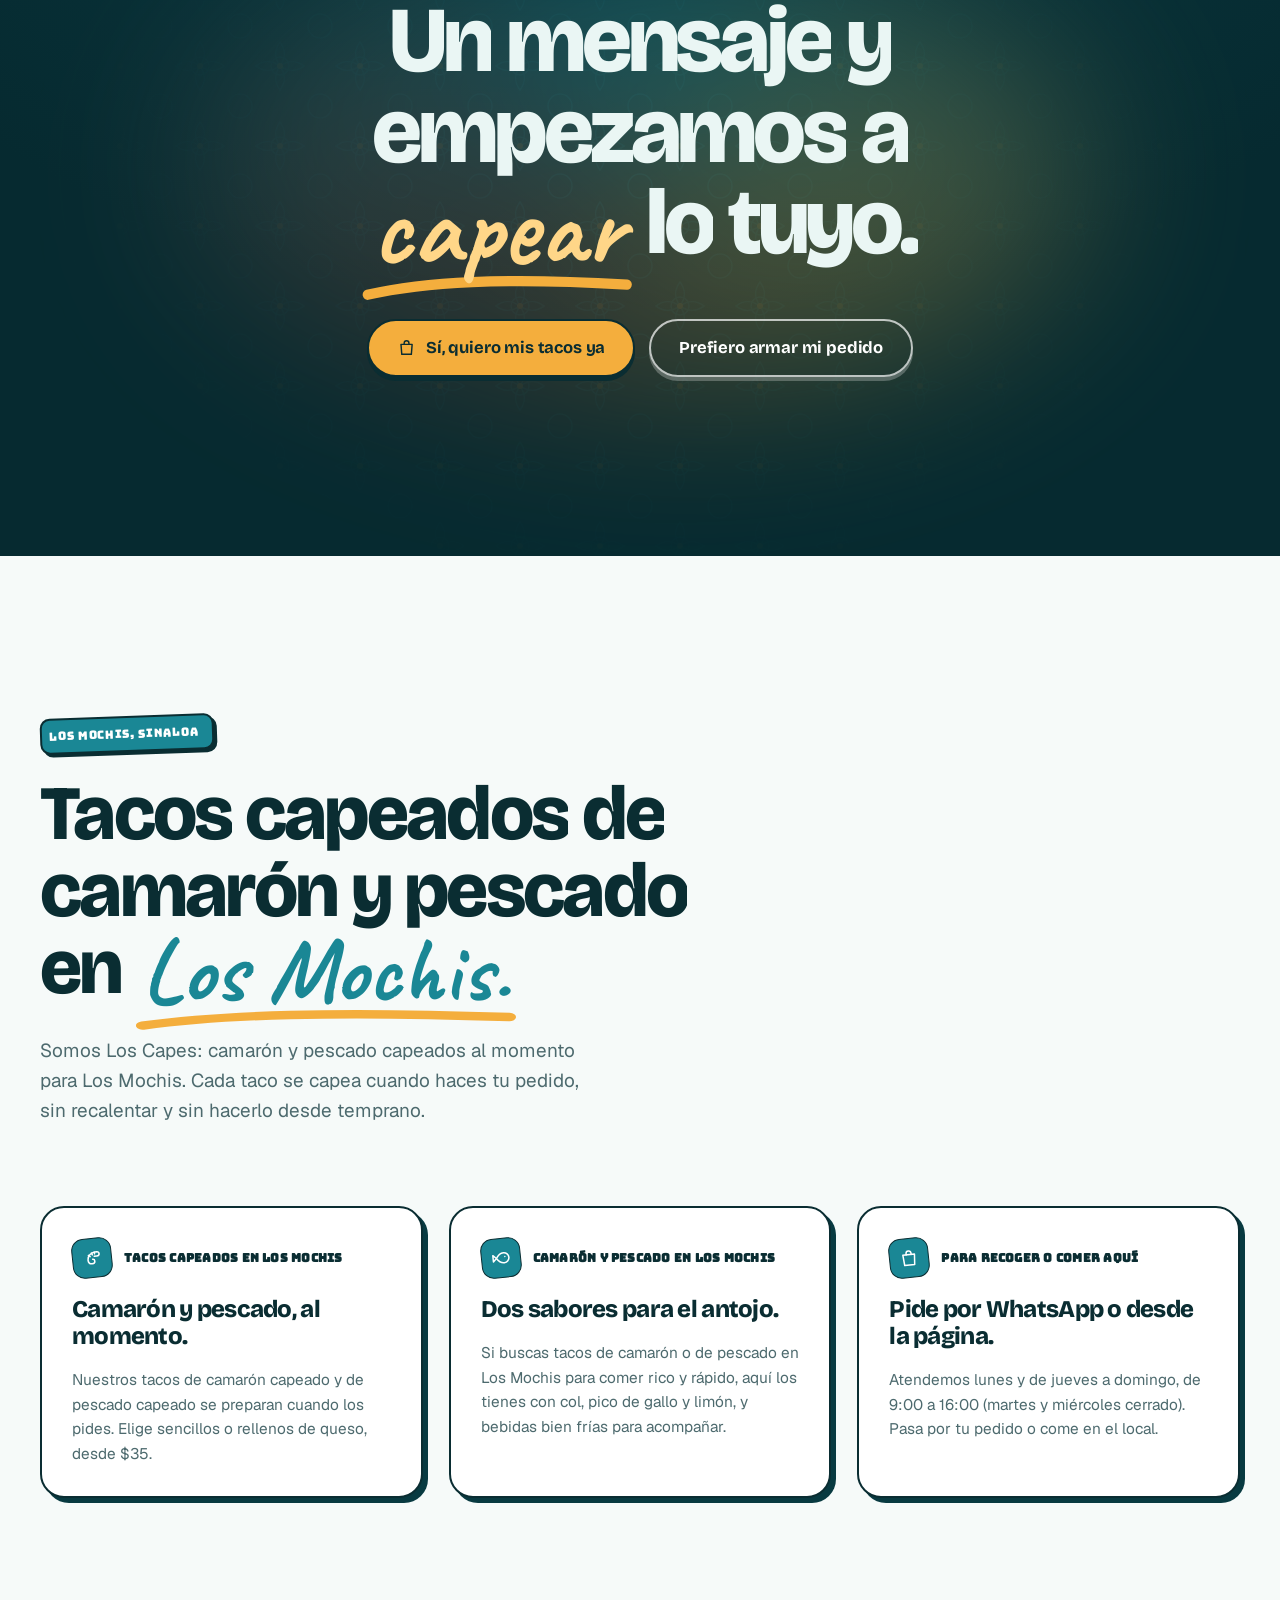
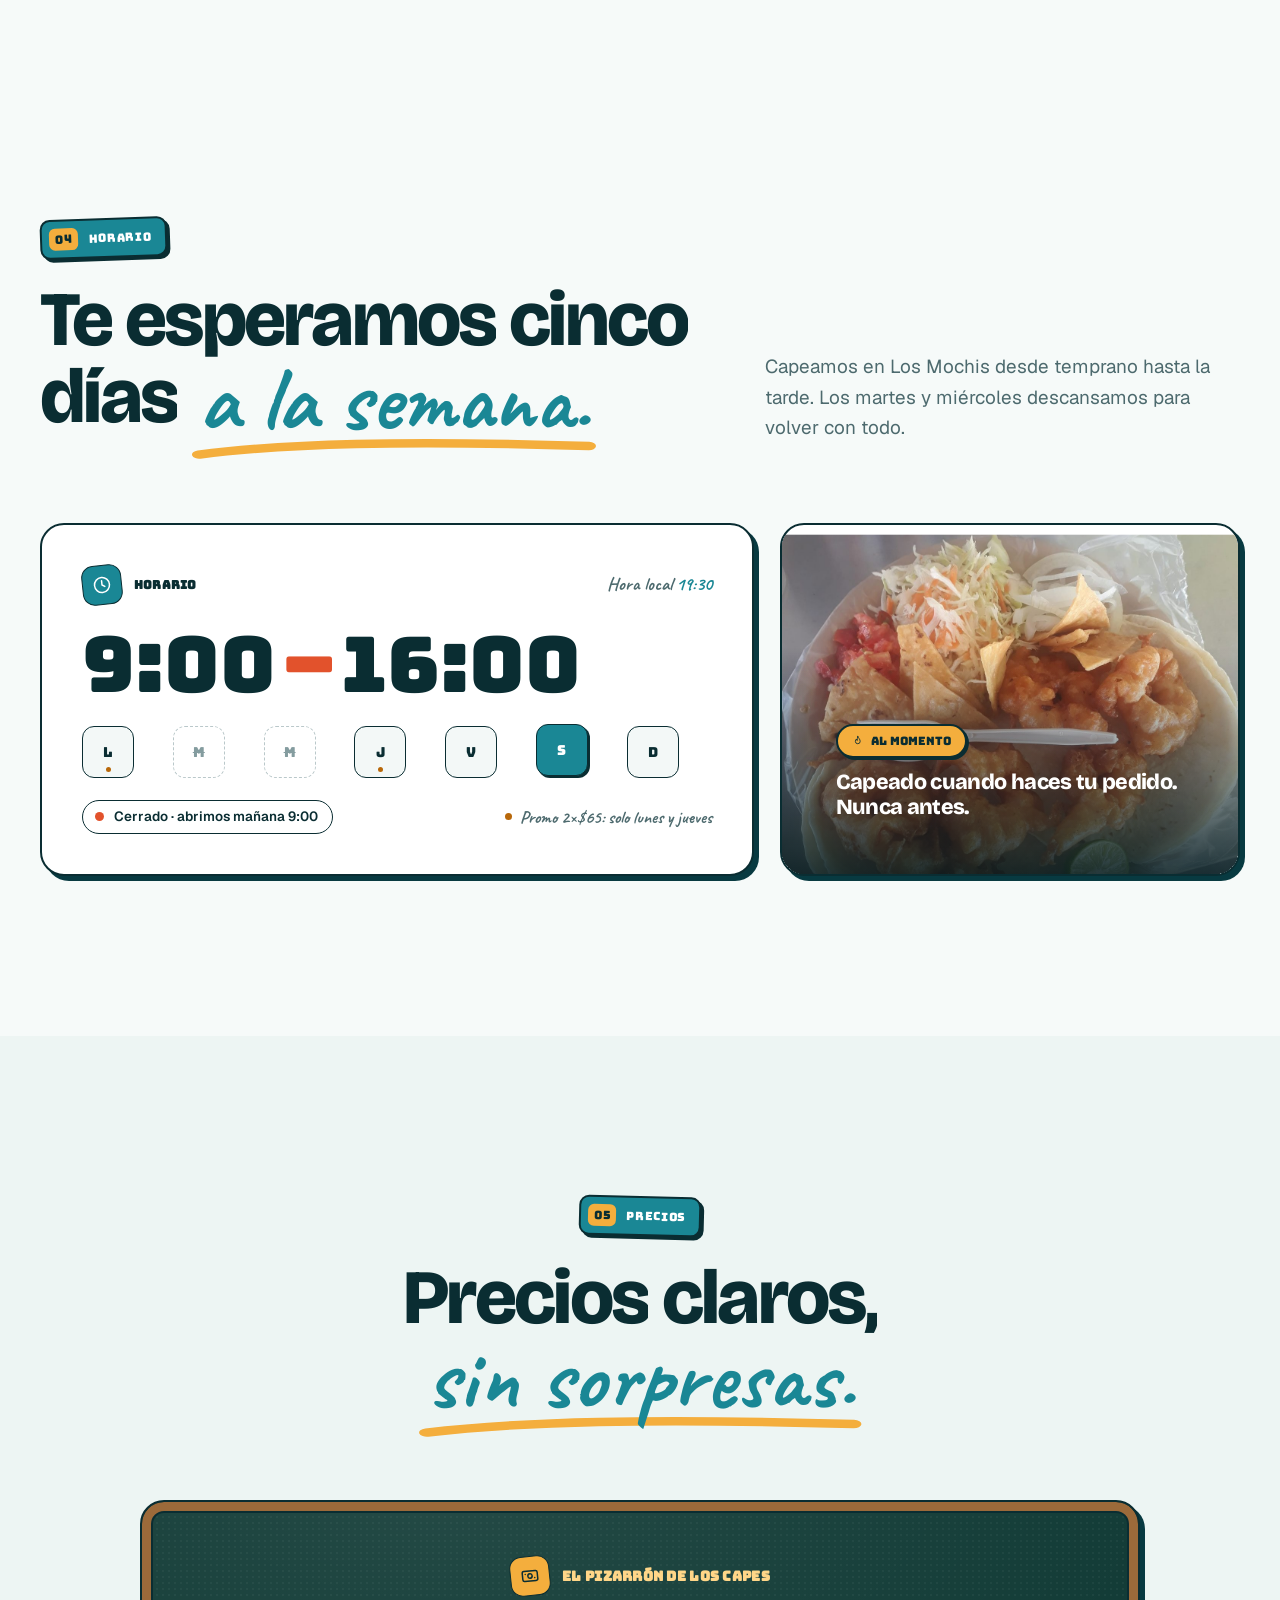
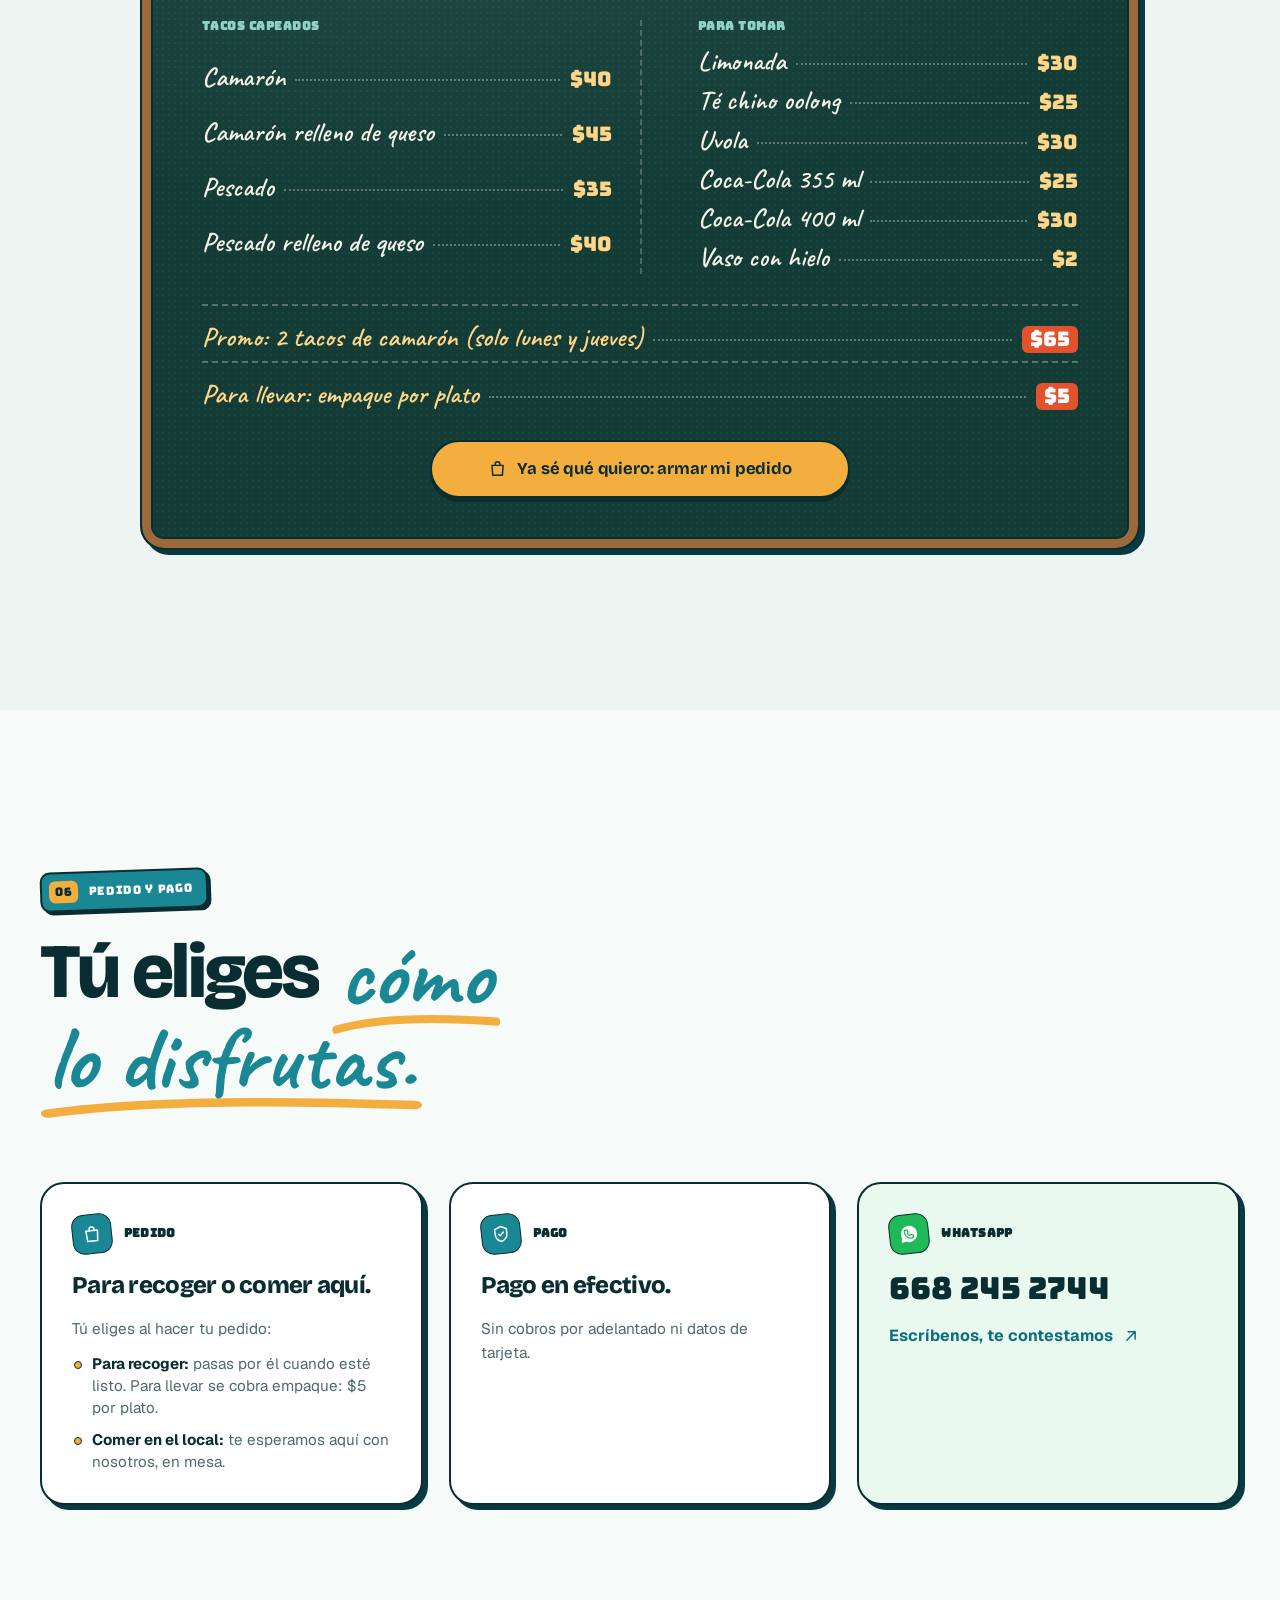
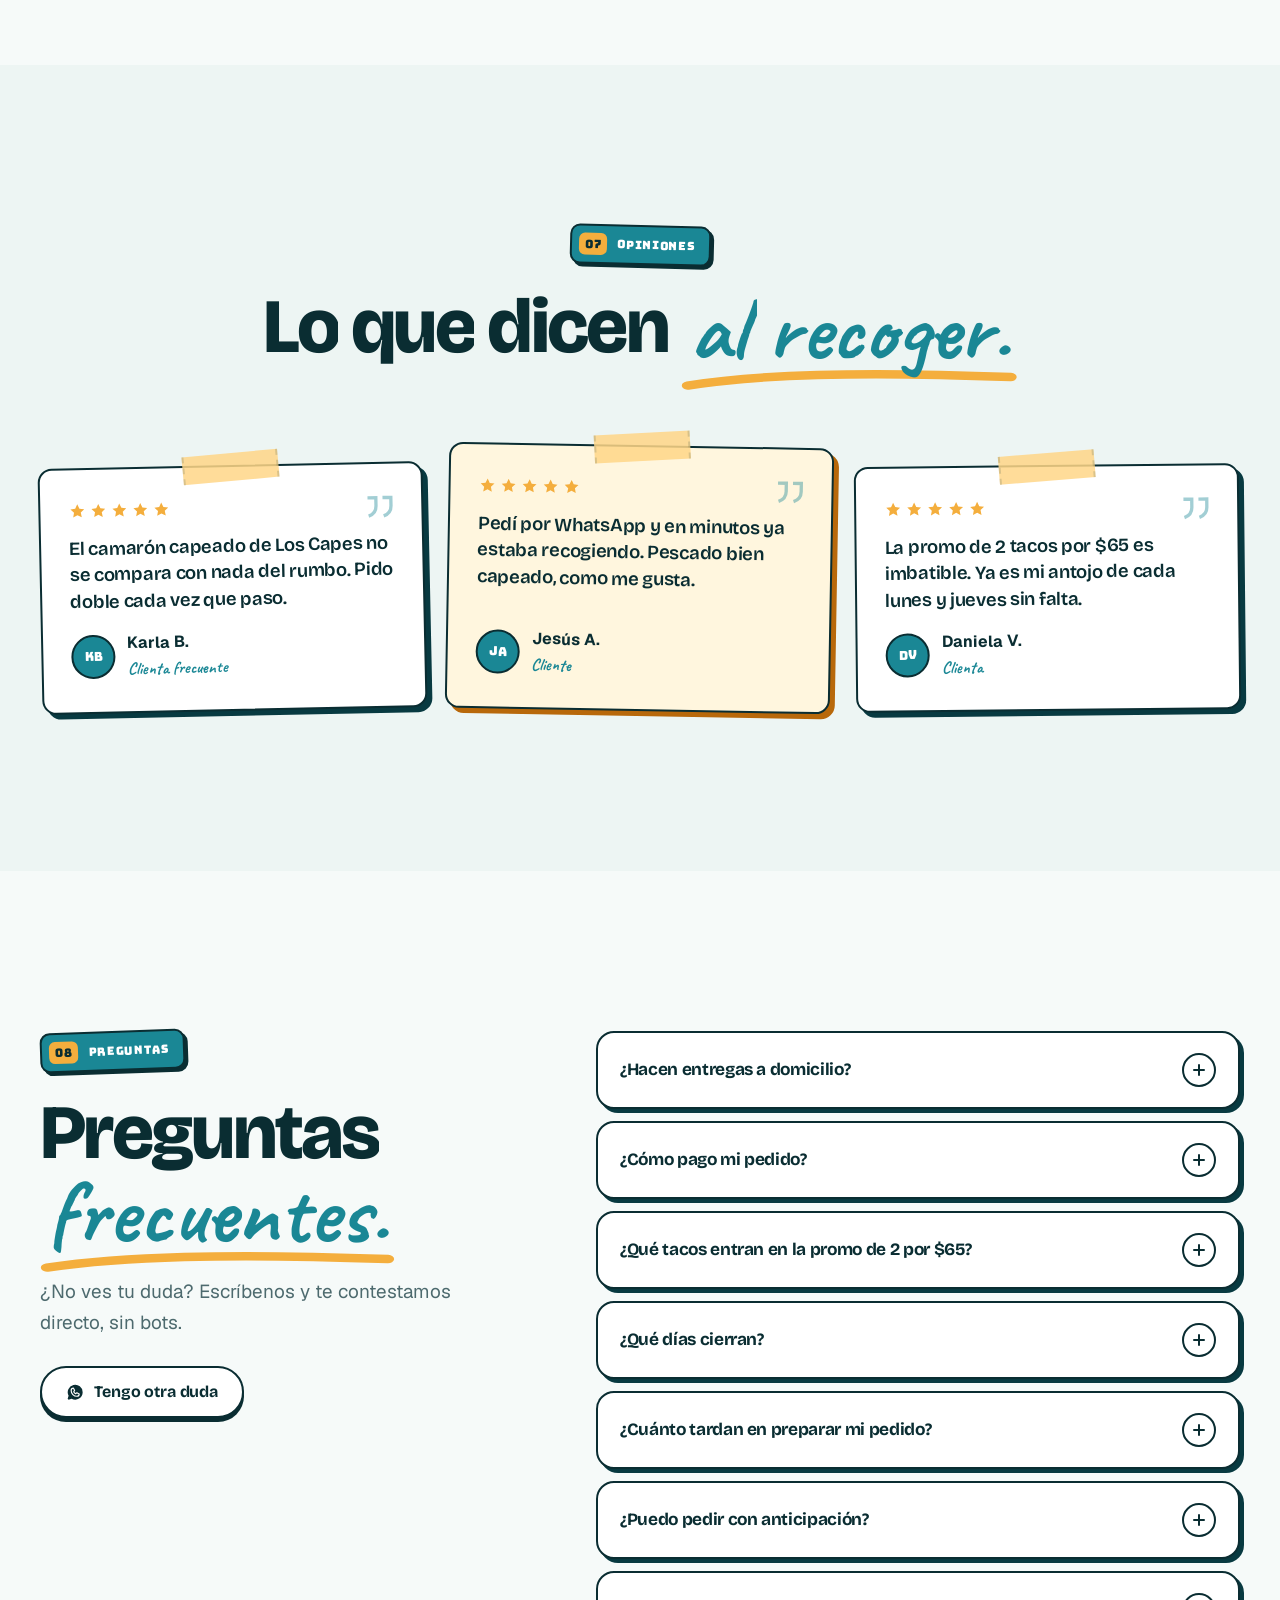
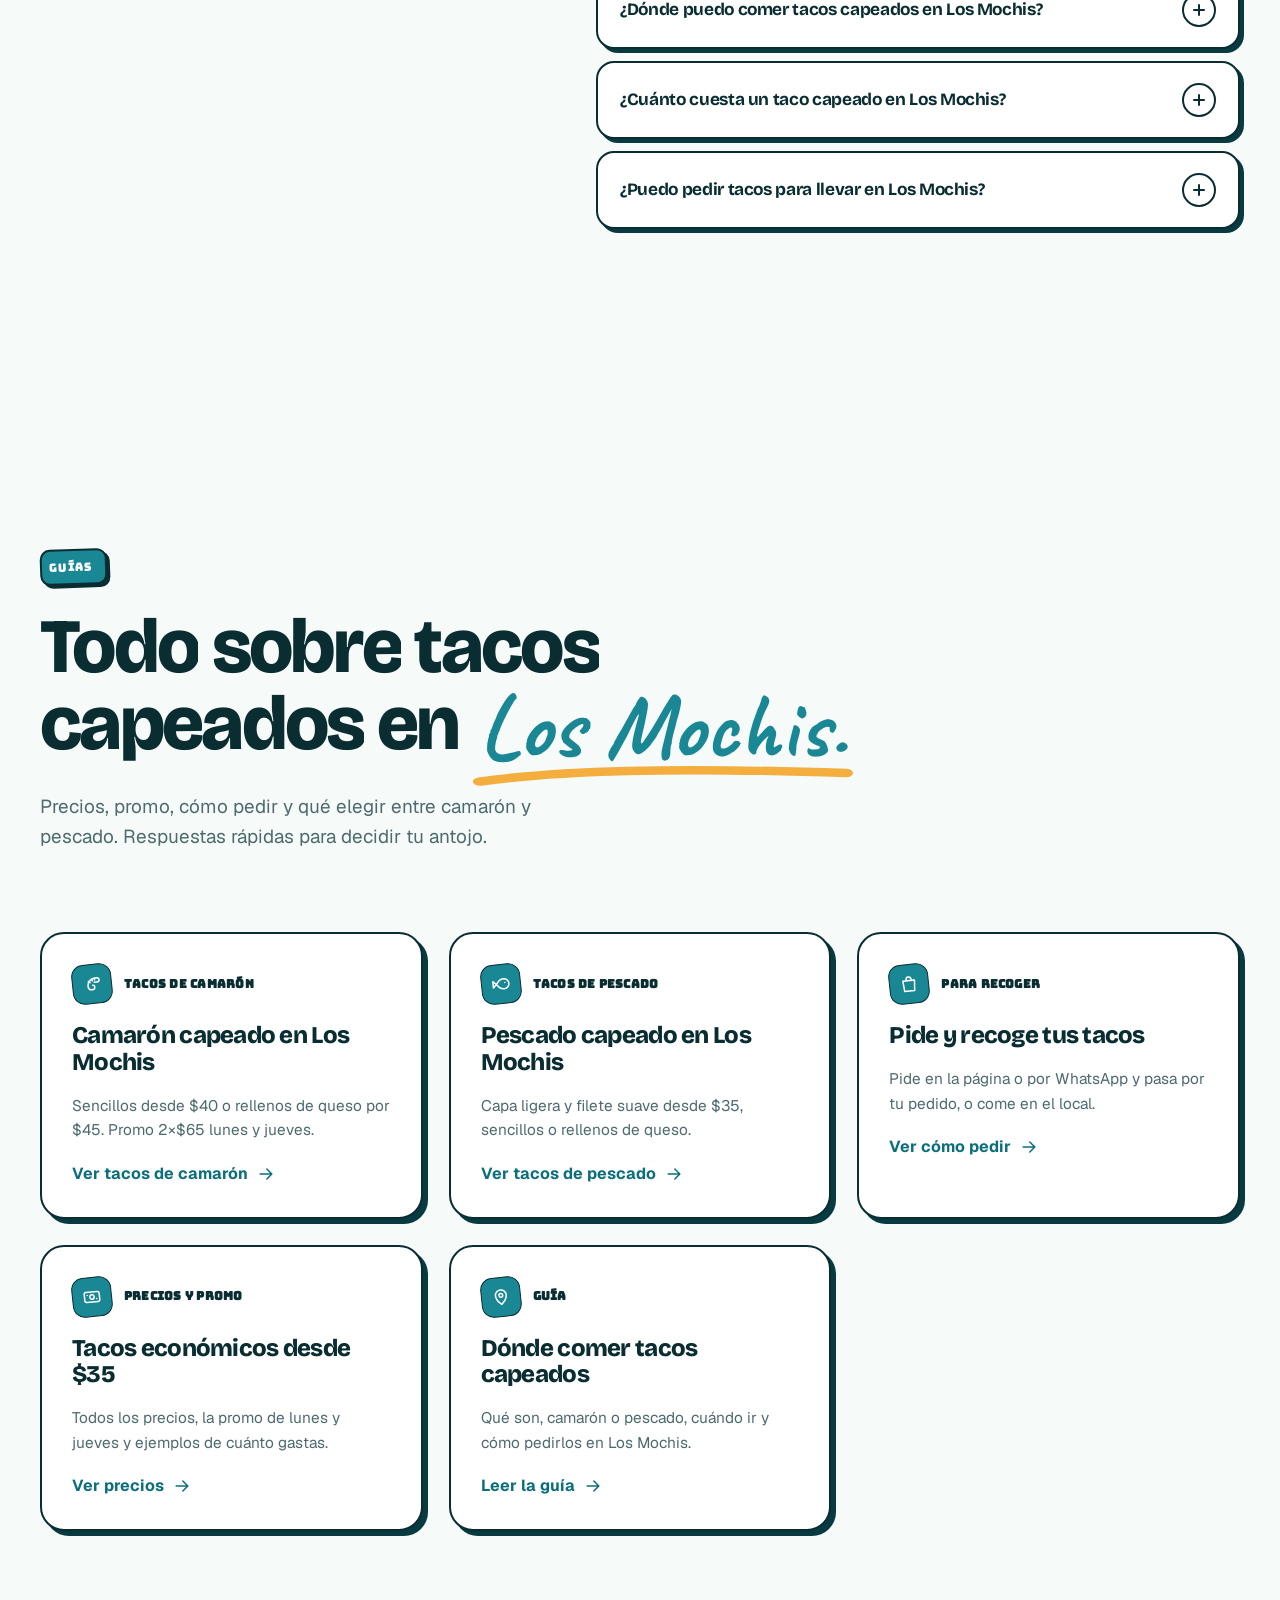
==== commit 92e23877: "cambios nuevos" ====
--- a/index.html
+++ b/index.html
@@ -14,14 +14,15 @@
 
   <!-- ======================================================================
        SEO LOCAL: Los Mochis, Sinaloa
-       Palabras clave objetivo: "tacos capeados los mochis" y "mariscos los mochis".
+       Palabras clave objetivo: "tacos capeados los mochis", "tacos de camarón los mochis"
+       y "tacos de pescado los mochis". El negocio solo vende tacos de camarón y pescado.
        Dominio oficial: https://www.loscapes.com (el dominio sin www redirige aquí).
        Si algún día cambia el dominio, reemplaza "https://www.loscapes.com" en este
        archivo, en robots.txt y en sitemap.xml.
        ====================================================================== -->
-  <title>Tacos Capeados y Mariscos en Los Mochis | Los Capes</title>
-  <meta name="description" content="Tacos capeados y mariscos en Los Mochis: camarón y pescado capeados al momento desde $35. 2 tacos de camarón por $65 lunes y jueves. Pide por WhatsApp.">
-  <meta name="keywords" content="tacos capeados los mochis, mariscos los mochis, tacos de camarón los mochis, tacos de pescado los mochis, tacos de mariscos los mochis, tacos capeados, tacos de camarón capeado, tacos de pescado capeado, camarón relleno de queso, pescado relleno de queso, mariscos a domicilio los mochis, tacos capeados a domicilio, dónde comer tacos capeados en Los Mochis, promoción 2 tacos de camarón, tacos Sinaloa, Los Capes, Los Capes Los Mochis">
+  <title>Tacos Capeados en Los Mochis: Camarón y Pescado | Los Capes</title>
+  <meta name="description" content="Tacos capeados en Los Mochis: camarón y pescado capeados al momento desde $35. 2 tacos de camarón por $65 lunes y jueves. Pide por WhatsApp.">
+  <meta name="keywords" content="tacos capeados los mochis, tacos de camarón los mochis, tacos de pescado los mochis, tacos capeados, tacos de camarón capeado, tacos de pescado capeado, camarón relleno de queso, pescado relleno de queso, tacos para llevar los mochis, tacos para recoger los mochis, dónde comer tacos capeados en Los Mochis, promoción 2 tacos de camarón, tacos Sinaloa, Los Capes, Los Capes Los Mochis">
   <meta name="author" content="Los Capes">
   <meta name="robots" content="index, follow, max-image-preview:large, max-snippet:-1, max-video-preview:-1">
   <link rel="canonical" href="https://www.loscapes.com/">
@@ -39,7 +40,7 @@
   <meta property="og:type" content="restaurant.restaurant">
   <meta property="og:locale" content="es_MX">
   <meta property="og:site_name" content="Los Capes">
-  <meta property="og:title" content="Tacos Capeados y Mariscos en Los Mochis | Los Capes">
+  <meta property="og:title" content="Tacos Capeados en Los Mochis: Camarón y Pescado | Los Capes">
   <meta property="og:description" content="Tacos de camarón y pescado capeados al momento en Los Mochis, sencillos o rellenos de queso, desde $35. 2 tacos de camarón por $65 lunes y jueves.">
   <meta property="og:url" content="https://www.loscapes.com/">
   <meta property="og:image" content="https://www.loscapes.com/img/negocio/og-cover.jpg">
@@ -48,14 +49,18 @@
   <meta property="og:image:height" content="630">
   <meta property="og:image:alt" content="Tacos de pescado capeado de Los Capes en Los Mochis, con col, pico de gallo y limón">
   <meta name="twitter:card" content="summary_large_image">
-  <meta name="twitter:title" content="Tacos Capeados y Mariscos en Los Mochis | Los Capes">
+  <meta name="twitter:title" content="Tacos Capeados en Los Mochis: Camarón y Pescado | Los Capes">
   <meta name="twitter:description" content="Camarón y pescado capeados en Los Mochis desde $35. Promo 2 tacos de camarón por $65 lunes y jueves.">
   <meta name="twitter:image" content="https://www.loscapes.com/img/negocio/og-cover.jpg">
   <meta name="twitter:image:alt" content="Tacos de pescado capeado de Los Capes en Los Mochis, con col, pico de gallo y limón">
 
-  <link rel="icon" type="image/svg+xml" href="img/favicon.svg">
-  <link rel="icon" type="image/png" sizes="96x96" href="img/favicon.png">
-  <link rel="apple-touch-icon" sizes="180x180" href="img/apple-touch-icon.png">
+  <!-- Íconos del sitio. Rutas nuevas (icon-*, favicon.ico) para que Google y los
+       navegadores descarguen el logo actual y no el que tenían guardado. -->
+  <link rel="icon" href="/favicon.ico" sizes="48x48">
+  <link rel="icon" type="image/svg+xml" href="/img/icon.svg">
+  <link rel="icon" type="image/png" sizes="192x192" href="/img/icon-192.png">
+  <link rel="apple-touch-icon" sizes="180x180" href="/img/apple-touch-icon.png">
+  <link rel="manifest" href="/manifest.webmanifest">
 
   <!-- Tipografía: Bricolage Grotesque (títulos) y Geist (texto) se sirven localmente
        desde /fonts. Bungee (rótulos y precios) y Caveat (notas a mano) desde Google Fonts. -->
@@ -82,7 +87,7 @@
     "name": "Los Capes",
     "alternateName": "Los Capes Los Mochis",
     "slogan": "Tacos capeados al momento.",
-    "description": "Tacos capeados y mariscos en Los Mochis, Sinaloa: tacos de camarón y de pescado capeados al momento, sencillos o rellenos de queso. Pedidos por WhatsApp: a domicilio, para recoger en sucursal o para comer en el local.",
+    "description": "Tacos capeados en Los Mochis, Sinaloa: tacos de camarón y de pescado capeados al momento, sencillos o rellenos de queso. Pide por la página o por WhatsApp: para recoger o para comer en el local.",
     "url": "https://www.loscapes.com/",
     "image": [
       "https://www.loscapes.com/img/negocio/og-cover.jpg",
@@ -91,15 +96,14 @@
       "https://www.loscapes.com/img/negocio/charolas-para-llevar.jpg"
     ],
     "logo": "https://www.loscapes.com/img/logo-loscapes-512.png",
-    "keywords": "tacos capeados los mochis, mariscos los mochis, tacos de camarón, tacos de pescado, tacos de mariscos",
-    "servesCuisine": ["Mariscos", "Tacos de mariscos", "Tacos capeados", "Mexicana"],
+    "keywords": "tacos capeados los mochis, tacos de camarón los mochis, tacos de pescado los mochis, tacos de camarón, tacos de pescado",
+    "servesCuisine": ["Tacos capeados", "Tacos de camarón", "Tacos de pescado", "Mexicana"],
     "address": {
       "@type": "PostalAddress",
       "addressLocality": "Los Mochis",
       "addressRegion": "Sinaloa",
       "addressCountry": "MX"
     },
-    "areaServed": { "@type": "City", "name": "Los Mochis" },
     "sameAs": ["https://www.facebook.com/p/los-capes-61551611623002/"],
     "hasMap": "https://maps.app.goo.gl/PNVK8VNBF23V8NiV8",
     "menu": "https://www.loscapes.com/#menu",
@@ -111,7 +115,7 @@
     "openingHoursSpecification": [
       {
         "@type": "OpeningHoursSpecification",
-        "dayOfWeek": ["Monday", "Wednesday", "Thursday", "Friday", "Saturday", "Sunday"],
+        "dayOfWeek": ["Monday", "Thursday", "Friday", "Saturday", "Sunday"],
         "opens": "09:00",
         "closes": "16:00"
       }
@@ -123,7 +127,7 @@
         "urlTemplate": "https://wa.me/526682452744",
         "actionPlatform": ["http://schema.org/DesktopWebPlatform", "http://schema.org/MobileWebPlatform"]
       },
-      "deliveryMethod": ["http://purl.org/goodrelations/v1#DeliveryModePickUp", "http://purl.org/goodrelations/v1#DeliveryModeOwnFleet"]
+      "deliveryMethod": "http://purl.org/goodrelations/v1#DeliveryModePickUp"
     },
     "hasMenu": {
       "@type": "Menu",
@@ -144,9 +148,12 @@
           "@type": "MenuSection",
           "name": "Para tomar",
           "hasMenuItem": [
-            { "@type": "MenuItem", "name": "Limonada mineral", "offers": { "@type": "Offer", "price": "30", "priceCurrency": "MXN" } },
+            { "@type": "MenuItem", "name": "Limonada", "offers": { "@type": "Offer", "price": "30", "priceCurrency": "MXN" } },
+            { "@type": "MenuItem", "name": "Té chino oolong", "offers": { "@type": "Offer", "price": "25", "priceCurrency": "MXN" } },
             { "@type": "MenuItem", "name": "Uvola", "offers": { "@type": "Offer", "price": "30", "priceCurrency": "MXN" } },
-            { "@type": "MenuItem", "name": "Coca-Cola", "offers": { "@type": "Offer", "price": "25", "priceCurrency": "MXN" } }
+            { "@type": "MenuItem", "name": "Coca-Cola 355 ml", "offers": { "@type": "Offer", "price": "25", "priceCurrency": "MXN" } },
+            { "@type": "MenuItem", "name": "Coca-Cola 400 ml", "offers": { "@type": "Offer", "price": "30", "priceCurrency": "MXN" } },
+            { "@type": "MenuItem", "name": "Vaso con hielo", "offers": { "@type": "Offer", "price": "2", "priceCurrency": "MXN" } }
           ]
         }
       ]
@@ -158,15 +165,15 @@
     "@context": "https://schema.org",
     "@type": "FAQPage",
     "mainEntity": [
-      { "@type": "Question", "name": "¿Hacen entregas a domicilio?", "acceptedAnswer": { "@type": "Answer", "text": "Sí. Al hacer tu pedido eliges entre pedido a domicilio, recoger en sucursal o comer en el local. Para domicilio te confirmamos por WhatsApp el costo de envío y el tiempo de entrega." } },
-      { "@type": "Question", "name": "¿Cómo pago mi pedido?", "acceptedAnswer": { "@type": "Answer", "text": "Aceptamos pago en efectivo. No pedimos pagos por adelantado. Si es a domicilio, dinos con cuánto pagas para llevarte cambio." } },
+      { "@type": "Question", "name": "¿Hacen entregas a domicilio?", "acceptedAnswer": { "@type": "Answer", "text": "No hacemos entregas a domicilio. Pide por la página o por WhatsApp y pasa por tu pedido, o disfrútalo aquí en el local." } },
+      { "@type": "Question", "name": "¿Cómo pago mi pedido?", "acceptedAnswer": { "@type": "Answer", "text": "Aceptamos pago en efectivo. No pedimos pagos por adelantado." } },
       { "@type": "Question", "name": "¿Qué tacos entran en la promo de 2 por $65?", "acceptedAnswer": { "@type": "Answer", "text": "Únicamente los lunes y jueves: 2 tacos de camarón capeado por $65. La promo aplica solo a los tacos de camarón (no a pescado ni a los rellenos de queso). Esos días se aplica sola en tu pedido; el resto de la semana los tacos van a precio normal." } },
-      { "@type": "Question", "name": "¿Qué días cierran?", "acceptedAnswer": { "@type": "Answer", "text": "Cerramos los martes. El resto de la semana abrimos de 9:00 a 16:00." } },
+      { "@type": "Question", "name": "¿Qué días cierran?", "acceptedAnswer": { "@type": "Answer", "text": "Cerramos los martes y miércoles. El resto de la semana abrimos de 9:00 a 16:00." } },
       { "@type": "Question", "name": "¿Cuánto tardan en preparar mi pedido?", "acceptedAnswer": { "@type": "Answer", "text": "Capeamos al momento, así que normalmente está listo en minutos. Te confirmamos la hora exacta por WhatsApp." } },
       { "@type": "Question", "name": "¿Puedo pedir con anticipación?", "acceptedAnswer": { "@type": "Answer", "text": "Sí. Dinos a qué hora pasas y lo empezamos a preparar para que esté recién hecho cuando llegues." } },
-      { "@type": "Question", "name": "¿Dónde puedo comer tacos capeados en Los Mochis?", "acceptedAnswer": { "@type": "Answer", "text": "En Los Capes, en Los Mochis, Sinaloa. Hacemos tacos de camarón y de pescado capeados al momento, sencillos o rellenos de queso. Los puedes pedir a domicilio, recoger en sucursal o comer en el local. Escríbenos por WhatsApp al 668 245 2744." } },
+      { "@type": "Question", "name": "¿Dónde puedo comer tacos capeados en Los Mochis?", "acceptedAnswer": { "@type": "Answer", "text": "En Los Capes, en Los Mochis, Sinaloa. Hacemos tacos de camarón y de pescado capeados al momento, sencillos o rellenos de queso. Los puedes pedir para recoger o comer en el local. Escríbenos por WhatsApp al 668 245 2744." } },
       { "@type": "Question", "name": "¿Cuánto cuesta un taco capeado en Los Mochis?", "acceptedAnswer": { "@type": "Answer", "text": "En Los Capes el taco de pescado capeado cuesta $35 y el de camarón capeado $40. Si lo quieres relleno de queso, el de pescado cuesta $40 y el de camarón $45. Los lunes y jueves hay promo: 2 tacos de camarón por $65." } },
-      { "@type": "Question", "name": "¿Hay mariscos a domicilio en Los Mochis?", "acceptedAnswer": { "@type": "Answer", "text": "Sí. Nuestros tacos de camarón y de pescado capeados se pueden pedir a domicilio en Los Mochis. Te confirmamos por WhatsApp el costo de envío y el tiempo de entrega. También puedes recogerlos en sucursal o comerlos en el local." } }
+      { "@type": "Question", "name": "¿Puedo pedir tacos para llevar en Los Mochis?", "acceptedAnswer": { "@type": "Answer", "text": "Sí. Pide por la página o por WhatsApp y pasa a recogerlo. Para llevar se cobra empaque: $5 por plato." } }
     ]
   }
   </script>
@@ -389,7 +396,7 @@
             <span class="hero__display hero__display--accent"><em>al momento.</em></span>
           </h1>
 
-          <p class="hero__lead" data-intro="4">Tacos capeados y mariscos en Los Mochis. Capeamos cada taco justo cuando lo pides: nada recalentado, nada hecho desde temprano. Sencillos o <strong>rellenos de queso</strong>, desde <strong>$35</strong>.</p>
+          <p class="hero__lead" data-intro="4">Tacos capeados en Los Mochis. Capeamos cada taco justo cuando lo pides: nada recalentado, nada hecho desde temprano. Sencillos o <strong>rellenos de queso</strong>, desde <strong>$35</strong>.</p>
 
           <div class="hero__cta" data-intro="5">
             <a class="btn btn--primary btn--lg" data-magnetic href="#menu">
@@ -405,7 +412,7 @@
           <dl class="hero__metrics" data-intro="6">
             <div class="metric"><dt>Tacos desde</dt><dd>$<span data-count-to="35">35</span></dd></div>
             <div class="metric"><dt>Solo lunes y jueves</dt><dd>2×$<span data-count-to="65">65</span></dd></div>
-            <div class="metric"><dt>Días a la semana</dt><dd><span data-count-to="6">6</span></dd></div>
+            <div class="metric"><dt>Días a la semana</dt><dd><span data-count-to="5">5</span></dd></div>
           </dl>
         </div>
       </div>
@@ -422,8 +429,8 @@
     <div class="ticker" aria-hidden="true">
       <div class="ticker__row" data-ticker>
         <div class="ticker__track">
-          <span>Camarón capeado</span><i>✦</i><span>Relleno de queso</span><i>✦</i><span>Pescado capeado</span><i>✦</i><span>Promo 2×$65 solo lunes y jueves</span><i>✦</i><span>Limonada mineral</span><i>✦</i><span>Listo en minutos</span><i>✦</i>
-          <span>Camarón capeado</span><i>✦</i><span>Relleno de queso</span><i>✦</i><span>Pescado capeado</span><i>✦</i><span>Promo 2×$65 solo lunes y jueves</span><i>✦</i><span>Limonada mineral</span><i>✦</i><span>Listo en minutos</span><i>✦</i>
+          <span>Camarón capeado</span><i>✦</i><span>Relleno de queso</span><i>✦</i><span>Pescado capeado</span><i>✦</i><span>Promo 2×$65 solo lunes y jueves</span><i>✦</i><span>Limonada</span><i>✦</i><span>Listo en minutos</span><i>✦</i>
+          <span>Camarón capeado</span><i>✦</i><span>Relleno de queso</span><i>✦</i><span>Pescado capeado</span><i>✦</i><span>Promo 2×$65 solo lunes y jueves</span><i>✦</i><span>Limonada</span><i>✦</i><span>Listo en minutos</span><i>✦</i>
         </div>
       </div>
       <div class="ticker__row ticker__row--outline ticker__row--reverse" data-ticker>
@@ -443,7 +450,7 @@
         <header class="sec-head">
           <p class="eyebrow" data-scramble><span>01</span>Menú</p>
           <h2 class="sec-title" id="menu-title" data-split>Elige tu taco. Nosotros lo dejamos <em>bien capeado.</em></h2>
-          <p class="sec-lead" data-reveal>Haz tu pedido de tacos capeados en Los Mochis: pídelo a domicilio, recógelo en sucursal o disfrútalo aquí en el local. Arma tu carrito aquí mismo y mándalo por WhatsApp ya escrito.</p>
+          <p class="sec-lead" data-reveal>Haz tu pedido de tacos capeados en Los Mochis: pasa por él cuando esté listo o disfrútalo aquí en el local. Arma tu carrito aquí mismo y mándalo por WhatsApp ya escrito.</p>
         </header>
 
         <!-- Tacos -->
@@ -539,15 +546,30 @@
               </div>
               <div class="drink__body">
                 <div class="dish__row">
-                  <h3 class="drink__name">Limonada mineral</h3>
+                  <h3 class="drink__name">Limonada</h3>
                   <p class="dish__price">$<span data-count-to="30">30</span></p>
                 </div>
-                <p class="drink__desc">Limón con agua mineral, bien fría. La pareja perfecta del capeado.</p>
+                <p class="drink__desc">Bien fría. La pareja perfecta del capeado.</p>
               </div>
               <div class="dish__foot"><div class="stepper" data-stepper="limonada"></div></div>
             </article>
 
-            <article class="drink drink--grape" data-reveal style="--d:1" data-tilt data-spot>
+            <article class="drink drink--tea" data-reveal style="--d:1" data-tilt data-spot>
+              <div class="drink__visual" aria-hidden="true">
+                <span class="drink__bubbles"><i></i><i></i><i></i><i></i></span>
+                <span class="drink__icon"><svg class="i" focusable="false"><use href="#i-leaf"/></svg></span>
+              </div>
+              <div class="drink__body">
+                <div class="dish__row">
+                  <h3 class="drink__name">Té chino oolong</h3>
+                  <p class="dish__price">$<span data-count-to="25">25</span></p>
+                </div>
+                <p class="drink__desc">Té oolong para acompañar tus tacos recién capeados.</p>
+              </div>
+              <div class="dish__foot"><div class="stepper" data-stepper="te"></div></div>
+            </article>
+
+            <article class="drink drink--grape" data-reveal style="--d:2" data-tilt data-spot>
               <div class="drink__visual" aria-hidden="true">
                 <span class="drink__bubbles"><i></i><i></i><i></i><i></i></span>
                 <span class="drink__icon"><svg class="i" focusable="false"><use href="#i-bottle"/></svg></span>
@@ -562,21 +584,53 @@
               <div class="dish__foot"><div class="stepper" data-stepper="uvola"></div></div>
             </article>
 
-            <article class="drink drink--red" data-reveal style="--d:2" data-tilt data-spot>
+            <article class="drink drink--red" data-reveal data-tilt data-spot>
               <div class="drink__visual" aria-hidden="true">
                 <span class="drink__bubbles"><i></i><i></i><i></i><i></i></span>
                 <span class="drink__icon"><svg class="i" focusable="false"><use href="#i-can"/></svg></span>
               </div>
               <div class="drink__body">
                 <div class="dish__row">
-                  <h3 class="drink__name">Coca-Cola</h3>
+                  <h3 class="drink__name">Coca-Cola 355 ml</h3>
                   <p class="dish__price">$<span data-count-to="25">25</span></p>
                 </div>
                 <p class="drink__desc">La clásica, bien fría. Nunca falla con un taco recién capeado.</p>
               </div>
               <div class="dish__foot"><div class="stepper" data-stepper="coca"></div></div>
             </article>
+
+            <article class="drink drink--red" data-reveal style="--d:1" data-tilt data-spot>
+              <div class="drink__visual" aria-hidden="true">
+                <span class="drink__bubbles"><i></i><i></i><i></i><i></i></span>
+                <span class="drink__icon"><svg class="i" focusable="false"><use href="#i-can"/></svg></span>
+              </div>
+              <div class="drink__body">
+                <div class="dish__row">
+                  <h3 class="drink__name">Coca-Cola 400 ml</h3>
+                  <p class="dish__price">$<span data-count-to="30">30</span></p>
+                </div>
+                <p class="drink__desc">La clásica en presentación de 400 ml, bien fría.</p>
+              </div>
+              <div class="dish__foot"><div class="stepper" data-stepper="coca400"></div></div>
+            </article>
+
+            <article class="drink drink--ice" data-reveal style="--d:2" data-tilt data-spot>
+              <div class="drink__visual" aria-hidden="true">
+                <span class="drink__bubbles"><i></i><i></i><i></i><i></i></span>
+                <span class="drink__icon"><svg class="i" focusable="false"><use href="#i-glass"/></svg></span>
+              </div>
+              <div class="drink__body">
+                <div class="dish__row">
+                  <h3 class="drink__name">Vaso con hielo</h3>
+                  <p class="dish__price">$<span data-count-to="2">2</span></p>
+                </div>
+                <p class="drink__desc">Un vaso con o sin hielo, como lo prefieras.</p>
+              </div>
+              <div class="dish__foot"><div class="stepper" data-stepper="hielo"></div></div>
+            </article>
           </div>
+
+          <p class="menu__pack" data-reveal><svg class="i" aria-hidden="true" focusable="false"><use href="#i-bag"/></svg><span>Para llevar: empaque de <strong>$5 por plato</strong>.</span></p>
         </div>
 
         <!-- Combo destacado -->
@@ -676,7 +730,7 @@
             <div class="pstep__body">
               <span class="pstep__num">03</span>
               <h3 class="pstep__title"><svg class="i" aria-hidden="true" focusable="false"><use href="#i-bag"/></svg>Lo recibes</h3>
-              <p>Te lo llevamos a domicilio, pasas por él a la sucursal o lo disfrutas aquí con nosotros. Calientito y listo para morder. Pagas en efectivo.</p>
+              <p>Pasas por él cuando esté listo o lo disfrutas aquí con nosotros. Calientito y listo para morder. Pagas en efectivo.</p>
             </div>
           </li>
           <li class="pstep pstep--cta">
@@ -775,14 +829,14 @@
     </section>
 
     <!-- ====================================================================
-         LOS MOCHIS (contenido para SEO local: "tacos capeados los mochis" y
-         "mariscos los mochis"). Reutiliza .service-grid y .cell, sin CSS nuevo.
+         LOS MOCHIS (contenido para SEO local: "tacos capeados los mochis",
+         camarón y pescado). Reutiliza .service-grid y .cell, sin CSS nuevo.
          ==================================================================== -->
     <section class="section local-sec" id="los-mochis" aria-labelledby="local-title">
       <div class="container">
         <header class="sec-head">
           <p class="eyebrow" data-scramble>Los Mochis, Sinaloa</p>
-          <h2 class="sec-title" id="local-title" data-split>Tacos capeados y mariscos en <em>Los Mochis.</em></h2>
+          <h2 class="sec-title" id="local-title" data-split>Tacos capeados de camarón y pescado en <em>Los Mochis.</em></h2>
           <p class="sec-lead" data-reveal>Somos Los Capes: camarón y pescado capeados al momento para Los Mochis. Cada taco se capea cuando haces tu pedido, sin recalentar y sin hacerlo desde temprano.</p>
         </header>
 
@@ -799,19 +853,19 @@
           <article class="cell" data-reveal style="--d:1" data-spot>
             <div class="cell__head">
               <span class="cell__icon"><svg class="i" aria-hidden="true" focusable="false"><use href="#i-fish"/></svg></span>
-              <h3 class="cell__label">Mariscos en Los Mochis</h3>
-            </div>
-            <p class="cell__title">Tacos de mariscos para el antojo.</p>
-            <p class="cell__note">Si buscas mariscos en Los Mochis para comer rico y rápido, aquí tienes tacos de camarón y de pescado con col, pico de gallo y limón, y bebidas bien frías para acompañar.</p>
+              <h3 class="cell__label">Camarón y pescado en Los Mochis</h3>
+            </div>
+            <p class="cell__title">Dos sabores para el antojo.</p>
+            <p class="cell__note">Si buscas tacos de camarón o de pescado en Los Mochis para comer rico y rápido, aquí los tienes con col, pico de gallo y limón, y bebidas bien frías para acompañar.</p>
           </article>
 
           <article class="cell" data-reveal style="--d:2" data-spot>
             <div class="cell__head">
-              <span class="cell__icon"><svg class="i" aria-hidden="true" focusable="false"><use href="#i-moto"/></svg></span>
-              <h3 class="cell__label">A domicilio o para recoger</h3>
+              <span class="cell__icon"><svg class="i" aria-hidden="true" focusable="false"><use href="#i-bag"/></svg></span>
+              <h3 class="cell__label">Para recoger o comer aquí</h3>
             </div>
             <p class="cell__title">Pide por WhatsApp o desde la página.</p>
-            <p class="cell__note">Atendemos de lunes y de miércoles a domingo, de 9:00 a 16:00 (martes cerrado). Pide a domicilio, recoge en sucursal o come en el local.</p>
+            <p class="cell__note">Atendemos lunes y de jueves a domingo, de 9:00 a 16:00 (martes y miércoles cerrado). Pasa por tu pedido o come en el local.</p>
           </article>
         </div>
       </div>
@@ -825,9 +879,9 @@
         <header class="sec-head sec-head--split">
           <div>
             <p class="eyebrow" data-scramble><span>04</span>Horario</p>
-            <h2 class="sec-title" id="hours-title" data-split>Te esperamos seis días <em>a la semana.</em></h2>
+            <h2 class="sec-title" id="hours-title" data-split>Te esperamos cinco días <em>a la semana.</em></h2>
           </div>
-          <p class="sec-lead" data-reveal>Capeamos en Los Mochis desde temprano hasta la tarde. Los martes descansamos para volver con todo.</p>
+          <p class="sec-lead" data-reveal>Capeamos en Los Mochis desde temprano hasta la tarde. Los martes y miércoles descansamos para volver con todo.</p>
         </header>
 
         <div class="hours-grid">
@@ -841,7 +895,7 @@
             <ul class="week" id="week" aria-label="Días de servicio">
               <li data-day="1"><abbr title="Lunes">L</abbr></li>
               <li data-day="2" class="is-off"><abbr title="Martes, cerrado">M</abbr></li>
-              <li data-day="3"><abbr title="Miércoles">M</abbr></li>
+              <li data-day="3" class="is-off"><abbr title="Miércoles, cerrado">M</abbr></li>
               <li data-day="4"><abbr title="Jueves">J</abbr></li>
               <li data-day="5"><abbr title="Viernes">V</abbr></li>
               <li data-day="6"><abbr title="Sábado">S</abbr></li>
@@ -890,14 +944,18 @@
             </ul>
             <ul class="pricelist">
               <li class="pricelist__group">Para tomar</li>
-              <li><span>Limonada mineral</span><i aria-hidden="true"></i><strong>$30</strong></li>
+              <li><span>Limonada</span><i aria-hidden="true"></i><strong>$30</strong></li>
+              <li><span>Té chino oolong</span><i aria-hidden="true"></i><strong>$25</strong></li>
               <li><span>Uvola</span><i aria-hidden="true"></i><strong>$30</strong></li>
-              <li><span>Coca-Cola</span><i aria-hidden="true"></i><strong>$25</strong></li>
+              <li><span>Coca-Cola 355 ml</span><i aria-hidden="true"></i><strong>$25</strong></li>
+              <li><span>Coca-Cola 400 ml</span><i aria-hidden="true"></i><strong>$30</strong></li>
+              <li><span>Vaso con hielo</span><i aria-hidden="true"></i><strong>$2</strong></li>
             </ul>
           </div>
 
           <ul class="pricelist board__promo">
             <li class="pricelist__promo"><span>Promo: 2 tacos de camarón (solo lunes y jueves)</span><i aria-hidden="true"></i><strong>$65</strong></li>
+            <li class="pricelist__promo"><span>Para llevar: empaque por plato</span><i aria-hidden="true"></i><strong>$5</strong></li>
           </ul>
 
           <div class="board__cta">
@@ -916,21 +974,20 @@
     <section class="section service-sec" id="entrega" aria-labelledby="service-title">
       <div class="container">
         <header class="sec-head">
-          <p class="eyebrow" data-scramble><span>06</span>Entrega y pago</p>
-          <h2 class="sec-title" id="service-title" data-split>Tú eliges <em>cómo te llega.</em></h2>
+          <p class="eyebrow" data-scramble><span>06</span>Pedido y pago</p>
+          <h2 class="sec-title" id="service-title" data-split>Tú eliges <em>cómo lo disfrutas.</em></h2>
         </header>
 
         <div class="service-grid">
           <article class="cell cell--pickup" data-reveal data-spot>
             <div class="cell__head">
               <span class="cell__icon"><svg class="i" aria-hidden="true" focusable="false"><use href="#i-bag"/></svg></span>
-              <h3 class="cell__label">Entrega</h3>
-            </div>
-            <p class="cell__title">A domicilio, para recoger o comer aquí.</p>
+              <h3 class="cell__label">Pedido</h3>
+            </div>
+            <p class="cell__title">Para recoger o comer aquí.</p>
             <p class="cell__note">Tú eliges al hacer tu pedido:</p>
             <ul class="cell__list">
-              <li><strong>Pedido a domicilio:</strong> te lo llevamos y te confirmamos el envío por WhatsApp.</li>
-              <li><strong>Recoger en sucursal:</strong> pasas por él cuando esté listo.</li>
+              <li><strong>Para recoger:</strong> pasas por él cuando esté listo. Para llevar se cobra empaque: $5 por plato.</li>
               <li><strong>Comer en el local:</strong> te esperamos aquí con nosotros, en mesa.</li>
             </ul>
           </article>
@@ -1018,11 +1075,11 @@
         <div class="faq__list">
           <details class="faq__item" name="faq" data-reveal>
             <summary><span>¿Hacen entregas a domicilio?</span><span class="faq__icon" aria-hidden="true"></span></summary>
-            <div class="faq__answer"><p>Sí. Al hacer tu pedido eliges entre pedido a domicilio, recoger en sucursal o comer en el local. Para domicilio te confirmamos por WhatsApp el costo de envío y el tiempo de entrega.</p></div>
+            <div class="faq__answer"><p>No hacemos entregas a domicilio. Pide por la página o por WhatsApp y pasa por tu pedido, o disfrútalo aquí en el local.</p></div>
           </details>
           <details class="faq__item" name="faq" data-reveal style="--d:1">
             <summary><span>¿Cómo pago mi pedido?</span><span class="faq__icon" aria-hidden="true"></span></summary>
-            <div class="faq__answer"><p>Aceptamos pago en efectivo. No pedimos pagos por adelantado. Si es a domicilio, dinos con cuánto pagas para llevarte cambio.</p></div>
+            <div class="faq__answer"><p>Aceptamos pago en efectivo. No pedimos pagos por adelantado.</p></div>
           </details>
           <details class="faq__item" name="faq" data-reveal style="--d:2">
             <summary><span>¿Qué tacos entran en la promo de 2 por $65?</span><span class="faq__icon" aria-hidden="true"></span></summary>
@@ -1030,7 +1087,7 @@
           </details>
           <details class="faq__item" name="faq" data-reveal style="--d:3">
             <summary><span>¿Qué días cierran?</span><span class="faq__icon" aria-hidden="true"></span></summary>
-            <div class="faq__answer"><p>Cerramos los martes. El resto de la semana abrimos de 9:00 a 16:00.</p></div>
+            <div class="faq__answer"><p>Cerramos los martes y miércoles. El resto de la semana abrimos de 9:00 a 16:00.</p></div>
           </details>
           <details class="faq__item" name="faq" data-reveal style="--d:4">
             <summary><span>¿Cuánto tardan en preparar mi pedido?</span><span class="faq__icon" aria-hidden="true"></span></summary>
@@ -1042,15 +1099,15 @@
           </details>
           <details class="faq__item" name="faq" data-reveal>
             <summary><span>¿Dónde puedo comer tacos capeados en Los Mochis?</span><span class="faq__icon" aria-hidden="true"></span></summary>
-            <div class="faq__answer"><p>En Los Capes, en Los Mochis, Sinaloa. Hacemos tacos de camarón y de pescado capeados al momento, sencillos o rellenos de queso. Los puedes pedir a domicilio, recoger en sucursal o comer en el local. Escríbenos por WhatsApp al 668 245 2744.</p></div>
+            <div class="faq__answer"><p>En Los Capes, en Los Mochis, Sinaloa. Hacemos tacos de camarón y de pescado capeados al momento, sencillos o rellenos de queso. Los puedes pedir para recoger o comer en el local. Escríbenos por WhatsApp al 668 245 2744.</p></div>
           </details>
           <details class="faq__item" name="faq" data-reveal>
             <summary><span>¿Cuánto cuesta un taco capeado en Los Mochis?</span><span class="faq__icon" aria-hidden="true"></span></summary>
             <div class="faq__answer"><p>En Los Capes el taco de pescado capeado cuesta $35 y el de camarón capeado $40. Si lo quieres relleno de queso, el de pescado cuesta $40 y el de camarón $45. Los lunes y jueves hay promo: 2 tacos de camarón por $65.</p></div>
           </details>
           <details class="faq__item" name="faq" data-reveal>
-            <summary><span>¿Hay mariscos a domicilio en Los Mochis?</span><span class="faq__icon" aria-hidden="true"></span></summary>
-            <div class="faq__answer"><p>Sí. Nuestros tacos de camarón y de pescado capeados se pueden pedir a domicilio en Los Mochis. Te confirmamos por WhatsApp el costo de envío y el tiempo de entrega. También puedes recogerlos en sucursal o comerlos en el local.</p></div>
+            <summary><span>¿Puedo pedir tacos para llevar en Los Mochis?</span><span class="faq__icon" aria-hidden="true"></span></summary>
+            <div class="faq__answer"><p>Sí. Pide por la página o por WhatsApp y pasa a recogerlo. Para llevar se cobra empaque: $5 por plato.</p></div>
           </details>
         </div>
       </div>
@@ -1091,12 +1148,12 @@
 
           <article class="cell" data-reveal style="--d:2" data-spot>
             <div class="cell__head">
-              <span class="cell__icon"><svg class="i" aria-hidden="true" focusable="false"><use href="#i-moto"/></svg></span>
-              <h3 class="cell__label">A domicilio</h3>
-            </div>
-            <p class="cell__title">Tacos y mariscos a domicilio</p>
-            <p class="cell__note">Pide en la página o por WhatsApp: a domicilio, para recoger o comer en el local.</p>
-            <a class="link-arrow" href="pedidos-a-domicilio-los-mochis/">Ver cómo pedir <svg class="i" aria-hidden="true" focusable="false"><use href="#i-arrow-right"/></svg></a>
+              <span class="cell__icon"><svg class="i" aria-hidden="true" focusable="false"><use href="#i-bag"/></svg></span>
+              <h3 class="cell__label">Para recoger</h3>
+            </div>
+            <p class="cell__title">Pide y recoge tus tacos</p>
+            <p class="cell__note">Pide en la página o por WhatsApp y pasa por tu pedido, o come en el local.</p>
+            <a class="link-arrow" href="pedidos-para-recoger-los-mochis/">Ver cómo pedir <svg class="i" aria-hidden="true" focusable="false"><use href="#i-arrow-right"/></svg></a>
           </article>
 
           <article class="cell" data-reveal style="--d:1" data-spot>
@@ -1135,13 +1192,13 @@
         <div class="contact__intro">
           <p class="eyebrow" data-scramble><span>09</span>Haz tu pedido</p>
           <h2 class="contact__title" id="contact-title" data-split>Tu pedido, a un <em>mensaje</em> de distancia.</h2>
-          <p class="sec-lead" data-reveal>Elige en el menú, revisa tu carrito y llena tus datos: a domicilio, recoger en sucursal o disfruta con nosotros. Tu comanda llega completa y ordenada por WhatsApp.</p>
+          <p class="sec-lead" data-reveal>Elige en el menú, revisa tu carrito y llena tus datos: para recoger o disfruta con nosotros. Tu comanda llega completa y ordenada por WhatsApp.</p>
 
           <ul class="contact__info" data-reveal>
             <li><span class="contact__ico"><svg class="i" aria-hidden="true" focusable="false"><use href="#i-whatsapp"/></svg></span><span><small>WhatsApp</small><a href="https://wa.me/526682452744" target="_blank" rel="noopener noreferrer">668 245 2744</a></span></li>
             <li><span class="contact__ico"><svg class="i" aria-hidden="true" focusable="false"><use href="#i-pin"/></svg></span><span><small>Ciudad</small>Los Mochis, Sinaloa</span></li>
-            <li><span class="contact__ico"><svg class="i" aria-hidden="true" focusable="false"><use href="#i-calendar"/></svg></span><span><small>Horario</small>9:00 a 16:00 · Martes cerrado</span></li>
-            <li><span class="contact__ico"><svg class="i" aria-hidden="true" focusable="false"><use href="#i-bag"/></svg></span><span><small>Entrega</small>Domicilio, recoger en sucursal o comer en el local</span></li>
+            <li><span class="contact__ico"><svg class="i" aria-hidden="true" focusable="false"><use href="#i-calendar"/></svg></span><span><small>Horario</small>9:00 a 16:00 · Martes y miércoles cerrado</span></li>
+            <li><span class="contact__ico"><svg class="i" aria-hidden="true" focusable="false"><use href="#i-bag"/></svg></span><span><small>Pedido</small>Para recoger o comer en el local (empaque para llevar: $5 por plato)</span></li>
             <li><span class="contact__ico"><svg class="i" aria-hidden="true" focusable="false"><use href="#i-cash"/></svg></span><span><small>Pago</small>Efectivo</span></li>
           </ul>
         </div>
@@ -1162,7 +1219,7 @@
             </li>
             <li class="howto__step">
               <span class="howto__num">3</span>
-              <span class="howto__text"><strong>Toca “Hacer pedido”</strong>Elige a domicilio, recoger en sucursal o comer en el local y llena tus datos.</span>
+              <span class="howto__text"><strong>Toca “Hacer pedido”</strong>Elige para recoger o comer en el local y llena tus datos.</span>
             </li>
             <li class="howto__step">
               <span class="howto__num">4</span>
@@ -1198,7 +1255,7 @@
           <li><a href="#preguntas">Preguntas</a></li>
           <li><a href="tacos-de-camaron-los-mochis/">Tacos de camarón en Los Mochis</a></li>
           <li><a href="tacos-de-pescado-los-mochis/">Tacos de pescado en Los Mochis</a></li>
-          <li><a href="pedidos-a-domicilio-los-mochis/">Pedidos a domicilio</a></li>
+          <li><a href="pedidos-para-recoger-los-mochis/">Pedidos para recoger</a></li>
           <li><a href="tacos-economicos-los-mochis/">Tacos económicos</a></li>
           <li><a href="donde-comer-tacos-capeados-los-mochis/">Dónde comer tacos capeados</a></li>
         </ul>
@@ -1208,10 +1265,10 @@
         <p class="footer__title">Visítanos</p>
         <ul>
           <li>Los Mochis, Sinaloa</li>
-          <li>Lunes, miércoles a domingo</li>
+          <li>Lunes y de jueves a domingo</li>
           <li>9:00 a 16:00</li>
-          <li>Martes cerrado</li>
-          <li>Pedido a domicilio</li><li>Recoger en sucursal</li><li>Comer en el local</li>
+          <li>Martes y miércoles cerrado</li>
+          <li>Para recoger</li><li>Comer en el local</li><li>Empaque para llevar: $5 por plato</li>
           <!-- TODO: agregar la dirección exacta cuando el cliente la comparta. -->
         </ul>
       </div>
@@ -1266,6 +1323,7 @@
       <div class="totals">
         <p class="totals__line totals__line--promo" data-promo-line hidden><span>Promo 2×$65</span><strong data-promo-amount>-$0</strong></p>
         <p class="totals__hint" data-promo-hint>Promo 2×$65 en tacos de camarón, válida únicamente lunes y jueves.</p>
+        <p class="totals__hint">Para llevar: empaque de $5 por plato.</p>
         <p class="totals__line totals__line--total"><span>Total estimado</span><strong data-total>$0</strong></p>
       </div>
       <button class="btn btn--primary btn--block btn--lg" id="cart-checkout" type="button">
@@ -1297,7 +1355,7 @@
             <div class="totals" aria-live="polite">
               <p class="totals__line totals__line--promo" data-promo-line hidden><span>Promo 2×$65</span><strong data-promo-amount>-$0</strong></p>
               <p class="totals__line totals__line--total"><span>Total estimado</span><strong data-total>$0</strong></p>
-              <p class="totals__hint" id="checkout-ship-note" hidden>+ envío a domicilio (te lo confirmamos por WhatsApp)</p>
+              <p class="totals__hint" id="checkout-ship-note" hidden>+ empaque para llevar: $5 por plato (se suma al pagar)</p>
             </div>
             <button class="link-btn checkout__edit" id="checkout-edit" type="button">Editar mi carrito</button>
           </fieldset>
@@ -1306,19 +1364,11 @@
             <legend class="form__legend"><span>2</span>¿Cómo lo quieres?</legend>
             <div class="choice" id="f-mode-group">
               <label class="choice__opt">
-                <input type="radio" name="mode" value="domicilio" aria-describedby="f-mode-err">
-                <span class="choice__card">
-                  <span class="choice__ico"><svg class="i" aria-hidden="true" focusable="false"><use href="#i-moto"/></svg></span>
-                  <strong>Pedido a domicilio</strong>
-                  <small>Te lo llevamos</small>
-                </span>
-              </label>
-              <label class="choice__opt">
                 <input type="radio" name="mode" value="recoger" aria-describedby="f-mode-err">
                 <span class="choice__card">
                   <span class="choice__ico"><svg class="i" aria-hidden="true" focusable="false"><use href="#i-bag"/></svg></span>
-                  <strong>Recoger en sucursal</strong>
-                  <small>Pasas por él</small>
+                  <strong>Para recoger</strong>
+                  <small>Pasas por él · empaque $5 por plato</small>
                 </span>
               </label>
               <label class="choice__opt">
@@ -1330,7 +1380,7 @@
                 </span>
               </label>
             </div>
-            <p class="field__err" id="f-mode-err" hidden>Elige pedido a domicilio, recoger en sucursal o disfruta con nosotros.</p>
+            <p class="field__err" id="f-mode-err" hidden>Elige si es para recoger o si disfrutas con nosotros.</p>
           </fieldset>
 
           <fieldset class="form__block">
@@ -1344,28 +1394,6 @@
               <input class="field__input" id="f-phone" name="phone" type="tel" inputmode="tel" autocomplete="tel" placeholder=" " aria-describedby="f-phone-err">
               <label class="field__label" for="f-phone">Teléfono / WhatsApp (10 dígitos)</label>
               <p class="field__err" id="f-phone-err" hidden>Escribe un teléfono de 10 dígitos para contactarte.</p>
-            </div>
-
-            <!-- Solo para pedidos a domicilio -->
-            <div class="delivery" id="delivery-fields" hidden>
-              <div class="field">
-                <input class="field__input" id="f-street" name="street" type="text" autocomplete="address-line1" placeholder=" " aria-describedby="f-street-err">
-                <label class="field__label" for="f-street">Calle y número</label>
-                <p class="field__err" id="f-street-err" hidden>Escribe la calle y el número de tu domicilio.</p>
-              </div>
-              <div class="field">
-                <input class="field__input" id="f-colonia" name="colonia" type="text" autocomplete="address-level3" placeholder=" " aria-describedby="f-colonia-err">
-                <label class="field__label" for="f-colonia">Colonia</label>
-                <p class="field__err" id="f-colonia-err" hidden>Escribe tu colonia.</p>
-              </div>
-              <div class="field">
-                <input class="field__input" id="f-ref" name="ref" type="text" placeholder=" ">
-                <label class="field__label" for="f-ref">Referencias (opcional): color de casa, entre calles…</label>
-              </div>
-              <div class="field">
-                <input class="field__input" id="f-cash" name="cash" type="text" inputmode="numeric" placeholder=" ">
-                <label class="field__label" for="f-cash">¿Con cuánto pagas? (opcional, para tu cambio)</label>
-              </div>
             </div>
 
             <!-- Solo para comer en el local -->
--- a/css/styles.css
+++ b/css/styles.css
@@ -1,6 +1,6 @@
 /* ==========================================================================
    Los Capes | styles.css
-   Rediseño 2026 — "Taquería de mariscos, nivel app":
+   Rediseño 2026 — "Taquería de tacos capeados, nivel app":
    base blanca y limpia con el teal y el dorado de la marca, más una capa de
    taquería callejera: rótulos pintados (Bungee), notas a plumón (Caveat),
    stickers de precio, toldo de carrito, cintas cruzadas, papel picado,
@@ -1485,6 +1485,25 @@
 .drink--lime  { --d1: #ECFADF; --d2: #B9EBA2; --dc: #3E8A1E; }
 .drink--grape { --d1: #F2EAFF; --d2: #CFB8F6; --dc: #6A3DBF; }
 .drink--red   { --d1: #FFE8E5; --d2: #FFB7AF; --dc: #C8231B; }
+.drink--tea   { --d1: #FFF3DC; --d2: #F2D08F; --dc: #9A6410; }
+.drink--ice   { --d1: #E8F6FD; --d2: #B7E1F5; --dc: #1C78A6; }
+
+/* Aviso de empaque para llevar, bajo el menú */
+.menu__pack {
+  display: flex;
+  align-items: center;
+  justify-content: center;
+  gap: 10px;
+  margin-top: 40px;
+  font-family: var(--font-hand);
+  font-size: 1.5rem;
+  font-weight: 700;
+  line-height: 1.1;
+  color: var(--brand);
+  text-align: center;
+}
+.menu__pack .i { width: 1.1em; height: 1.1em; color: var(--chile); }
+.menu__pack strong { color: var(--chile); }
 
 .drink__visual {
   position: relative;
@@ -2741,7 +2760,7 @@
 .choice__card strong { align-self: end; }
 .choice__card small { align-self: start; }
 @media (min-width: 640px) {
-  .choice { grid-template-columns: repeat(3, 1fr); }
+  .choice { grid-template-columns: repeat(2, 1fr); }
   .choice__card { grid-template-columns: 1fr; justify-items: center; text-align: center; padding: 16px 10px 14px; row-gap: 4px; }
   .choice__card .choice__ico { grid-row: auto; margin-bottom: 4px; }
   .choice__card strong, .choice__card small { align-self: auto; }
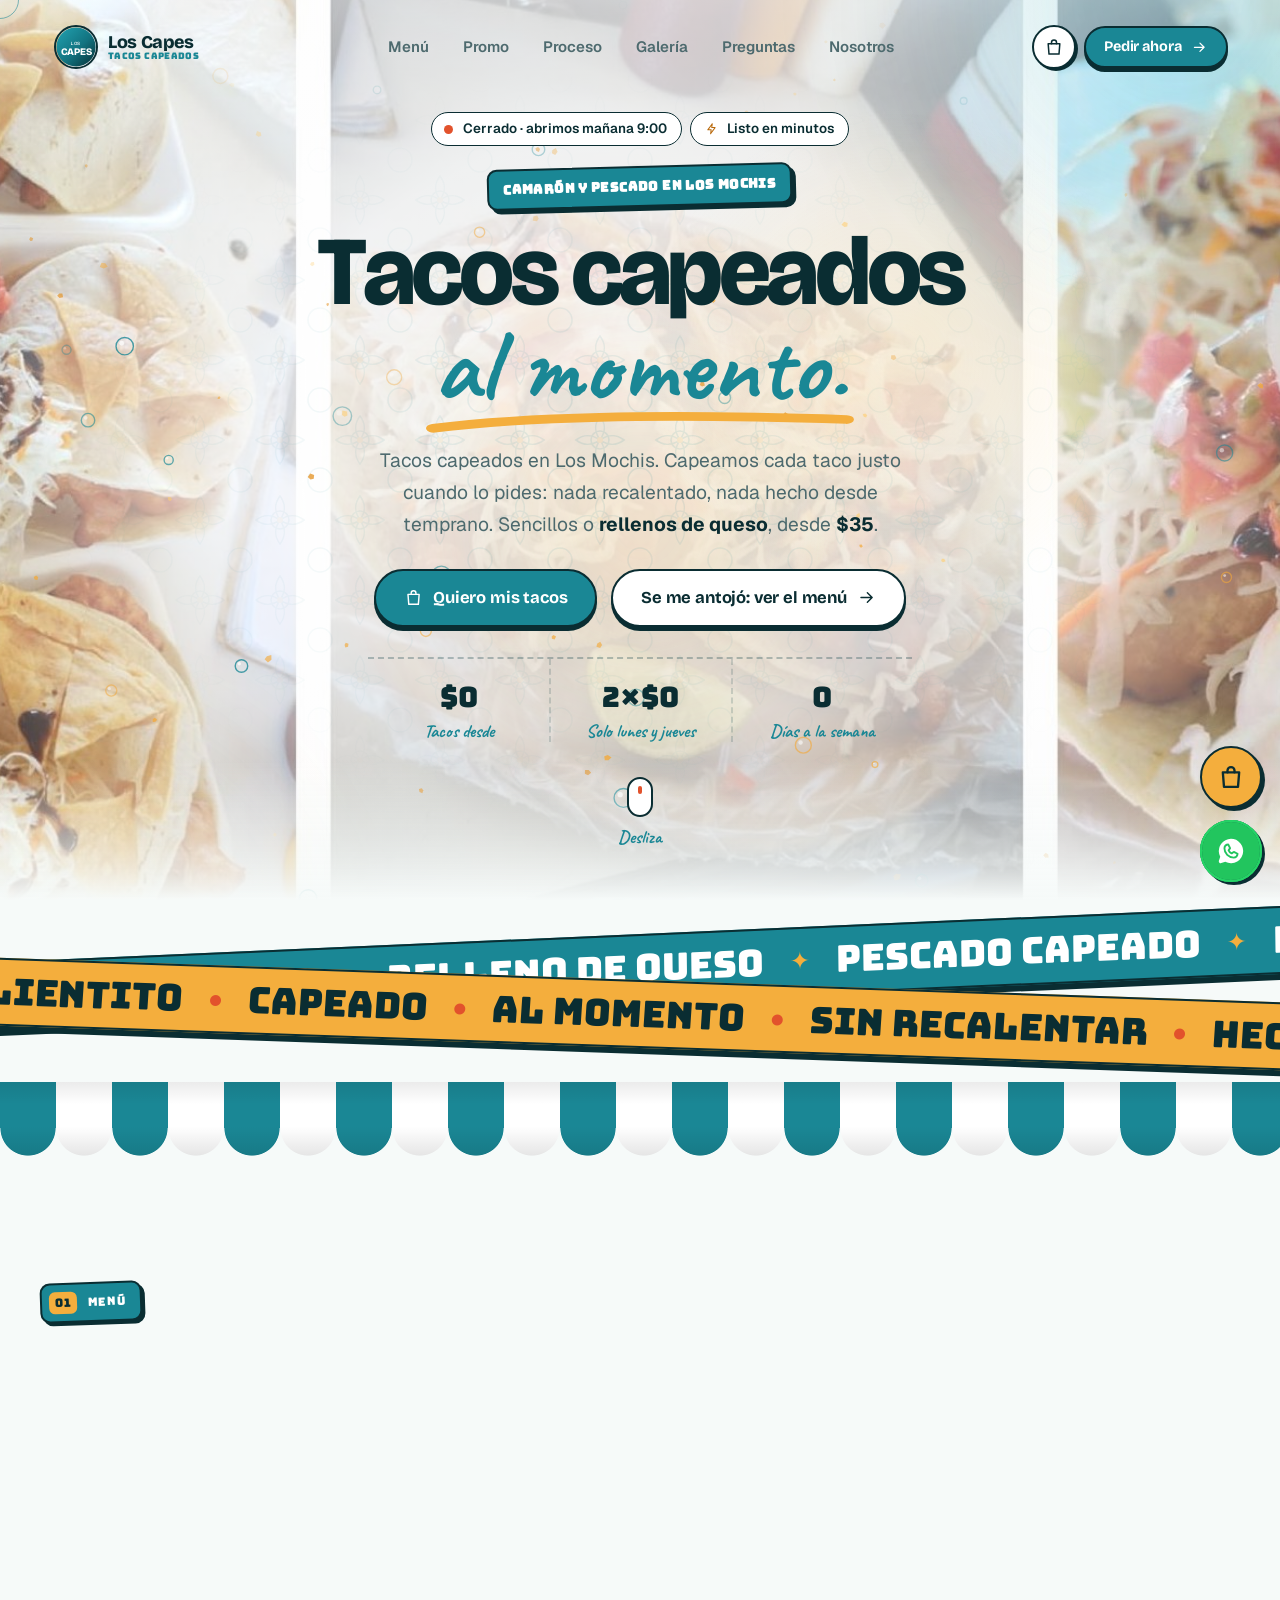
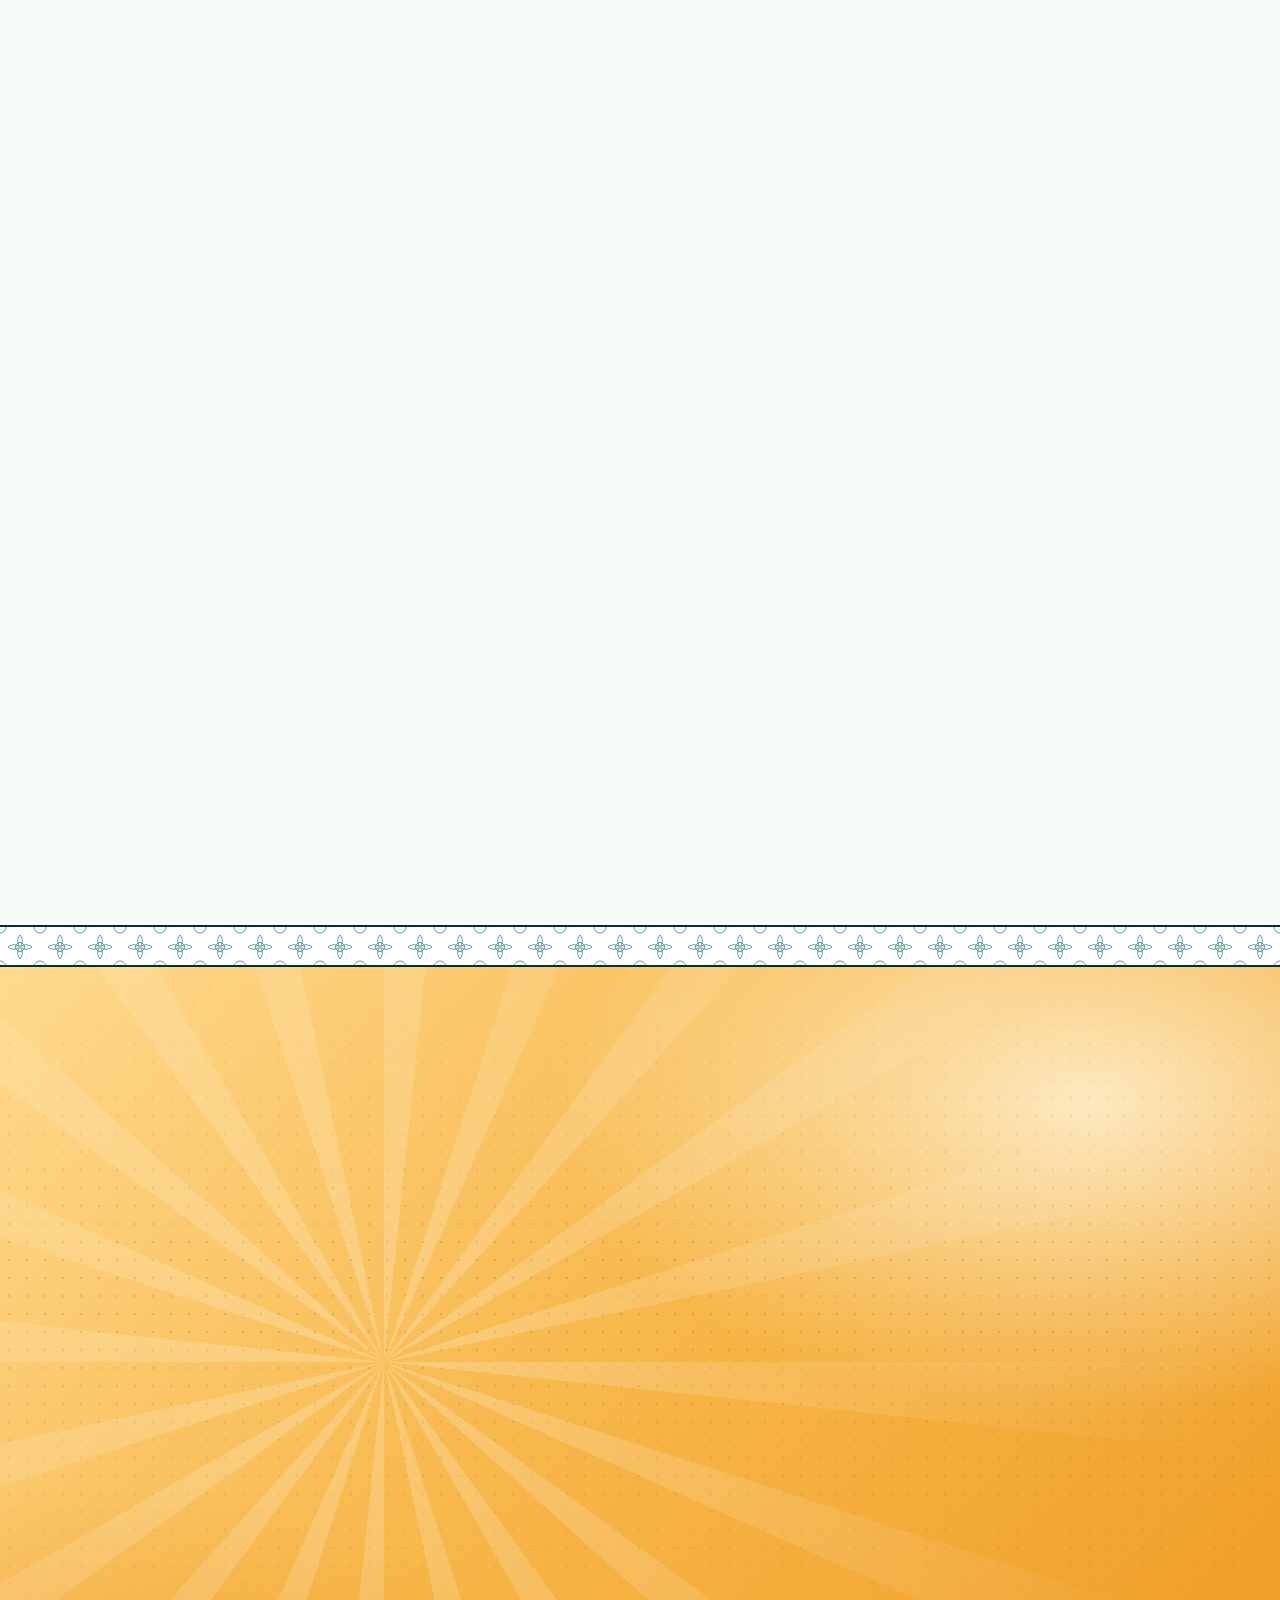
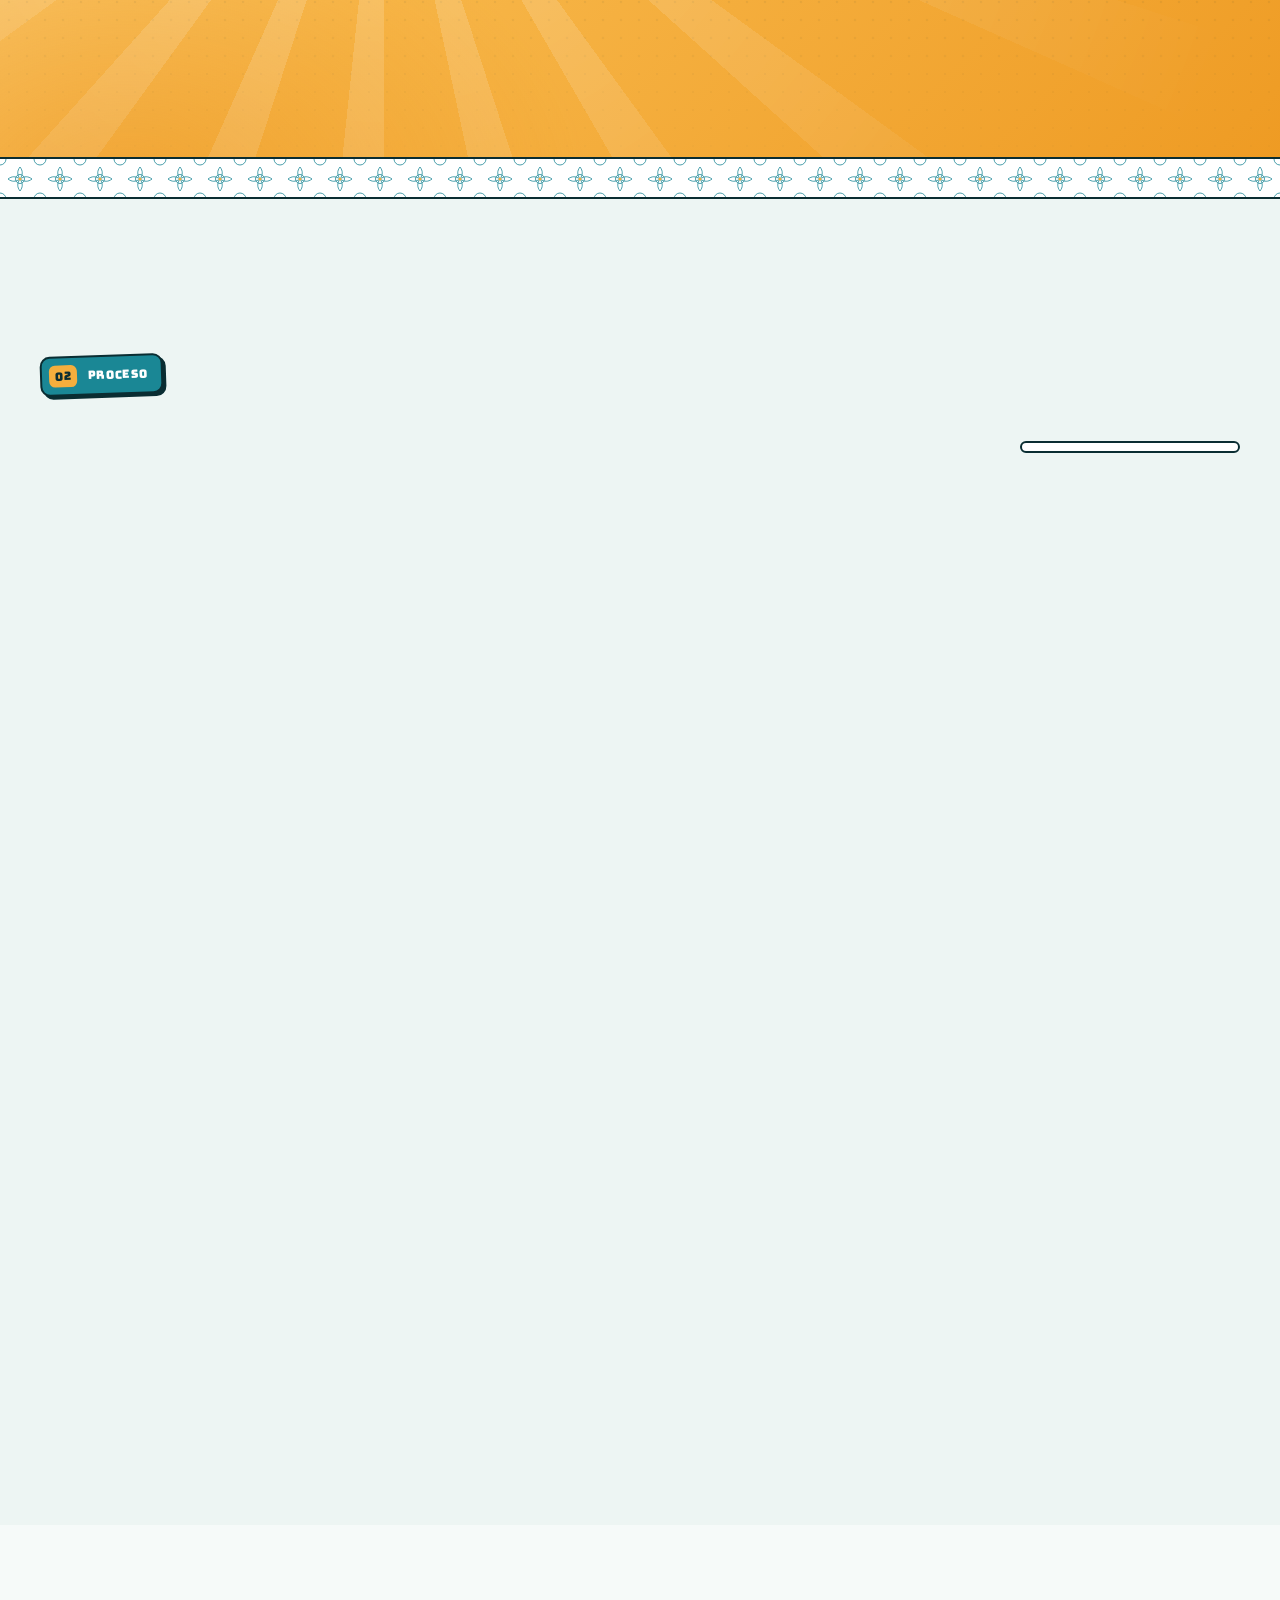
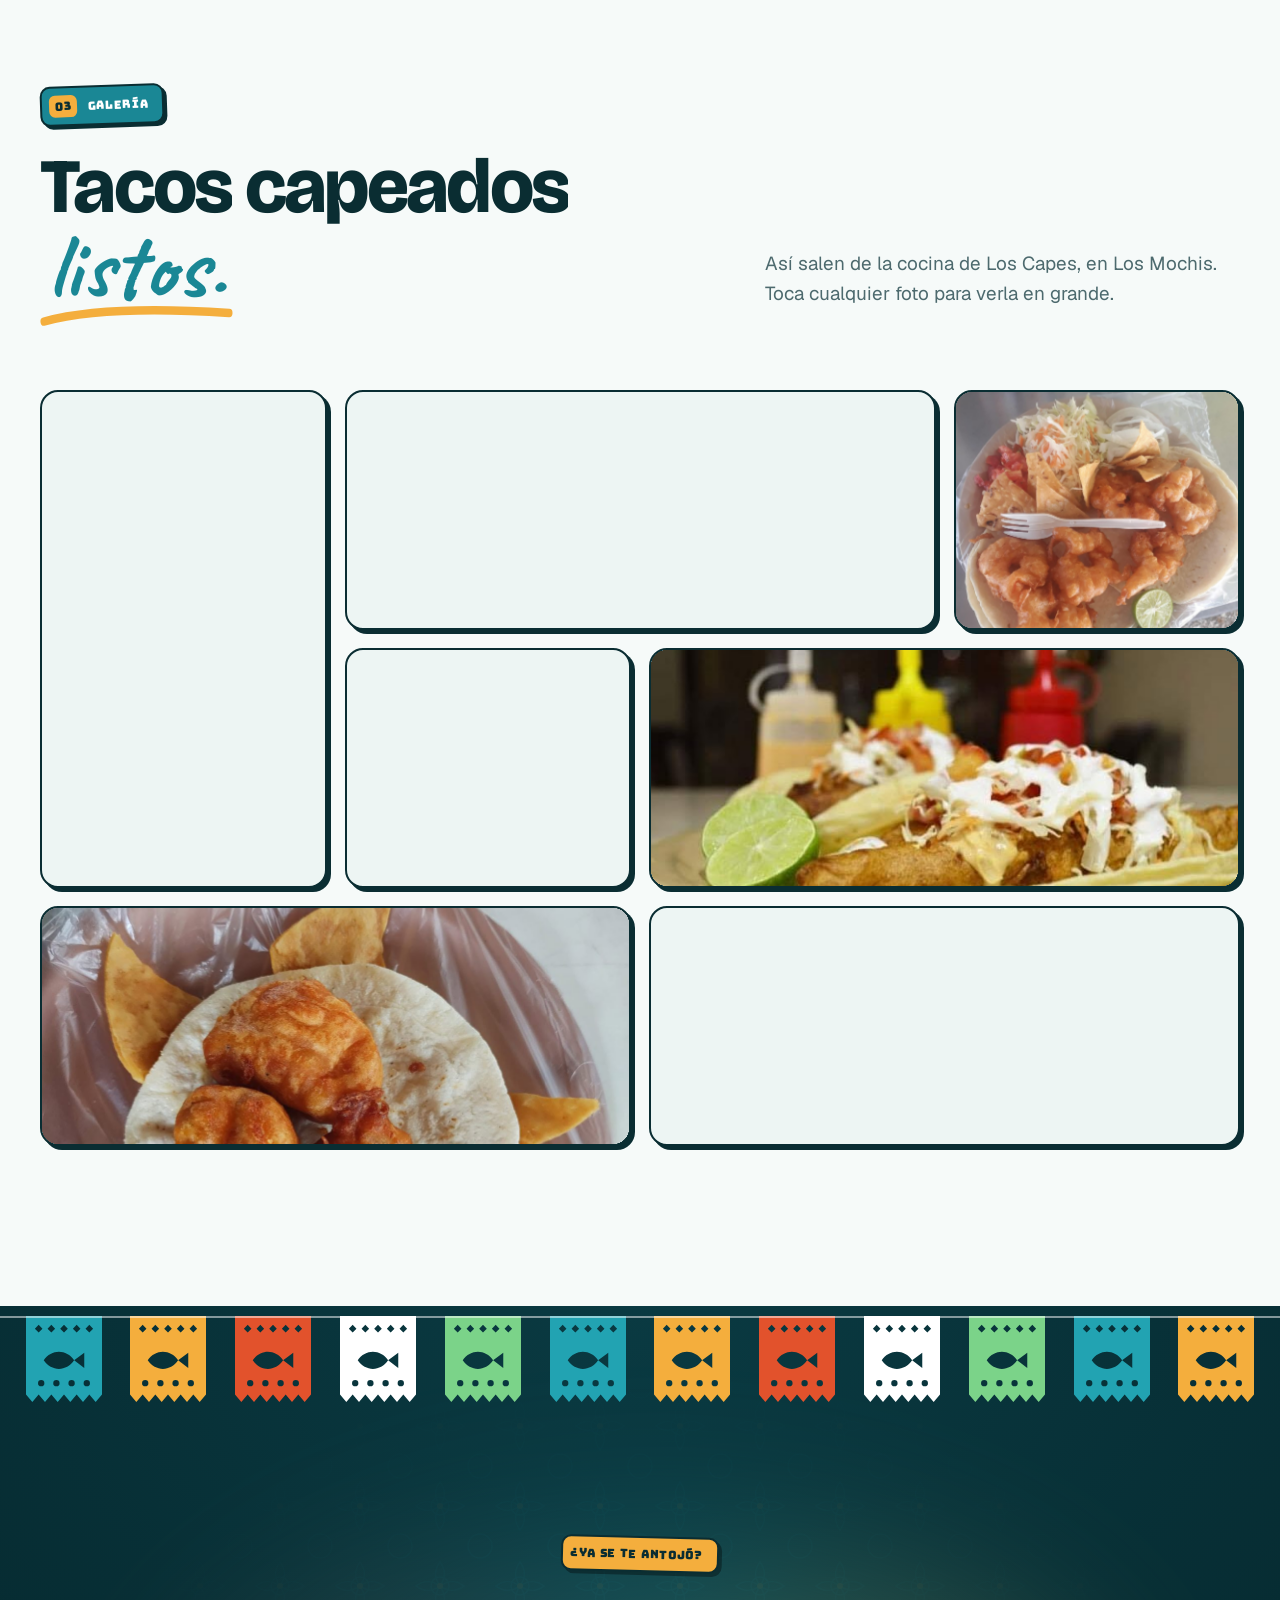
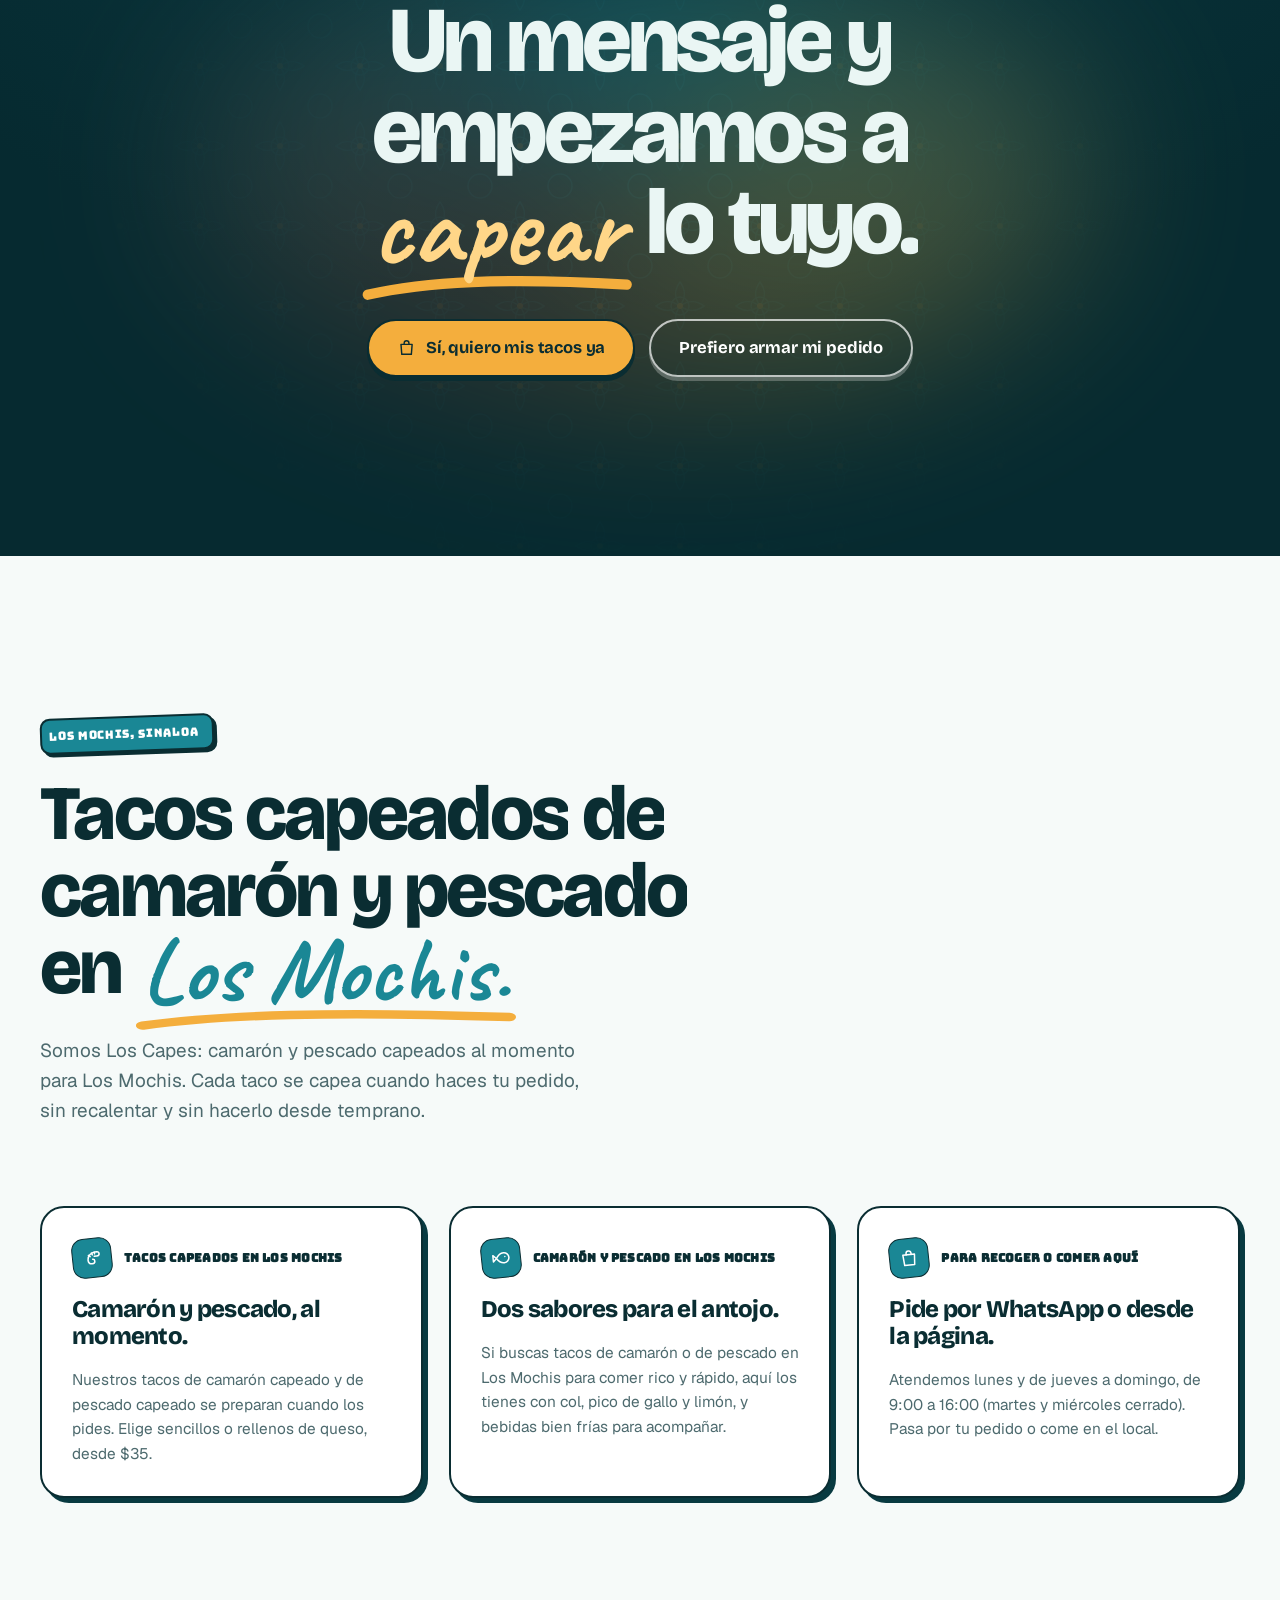
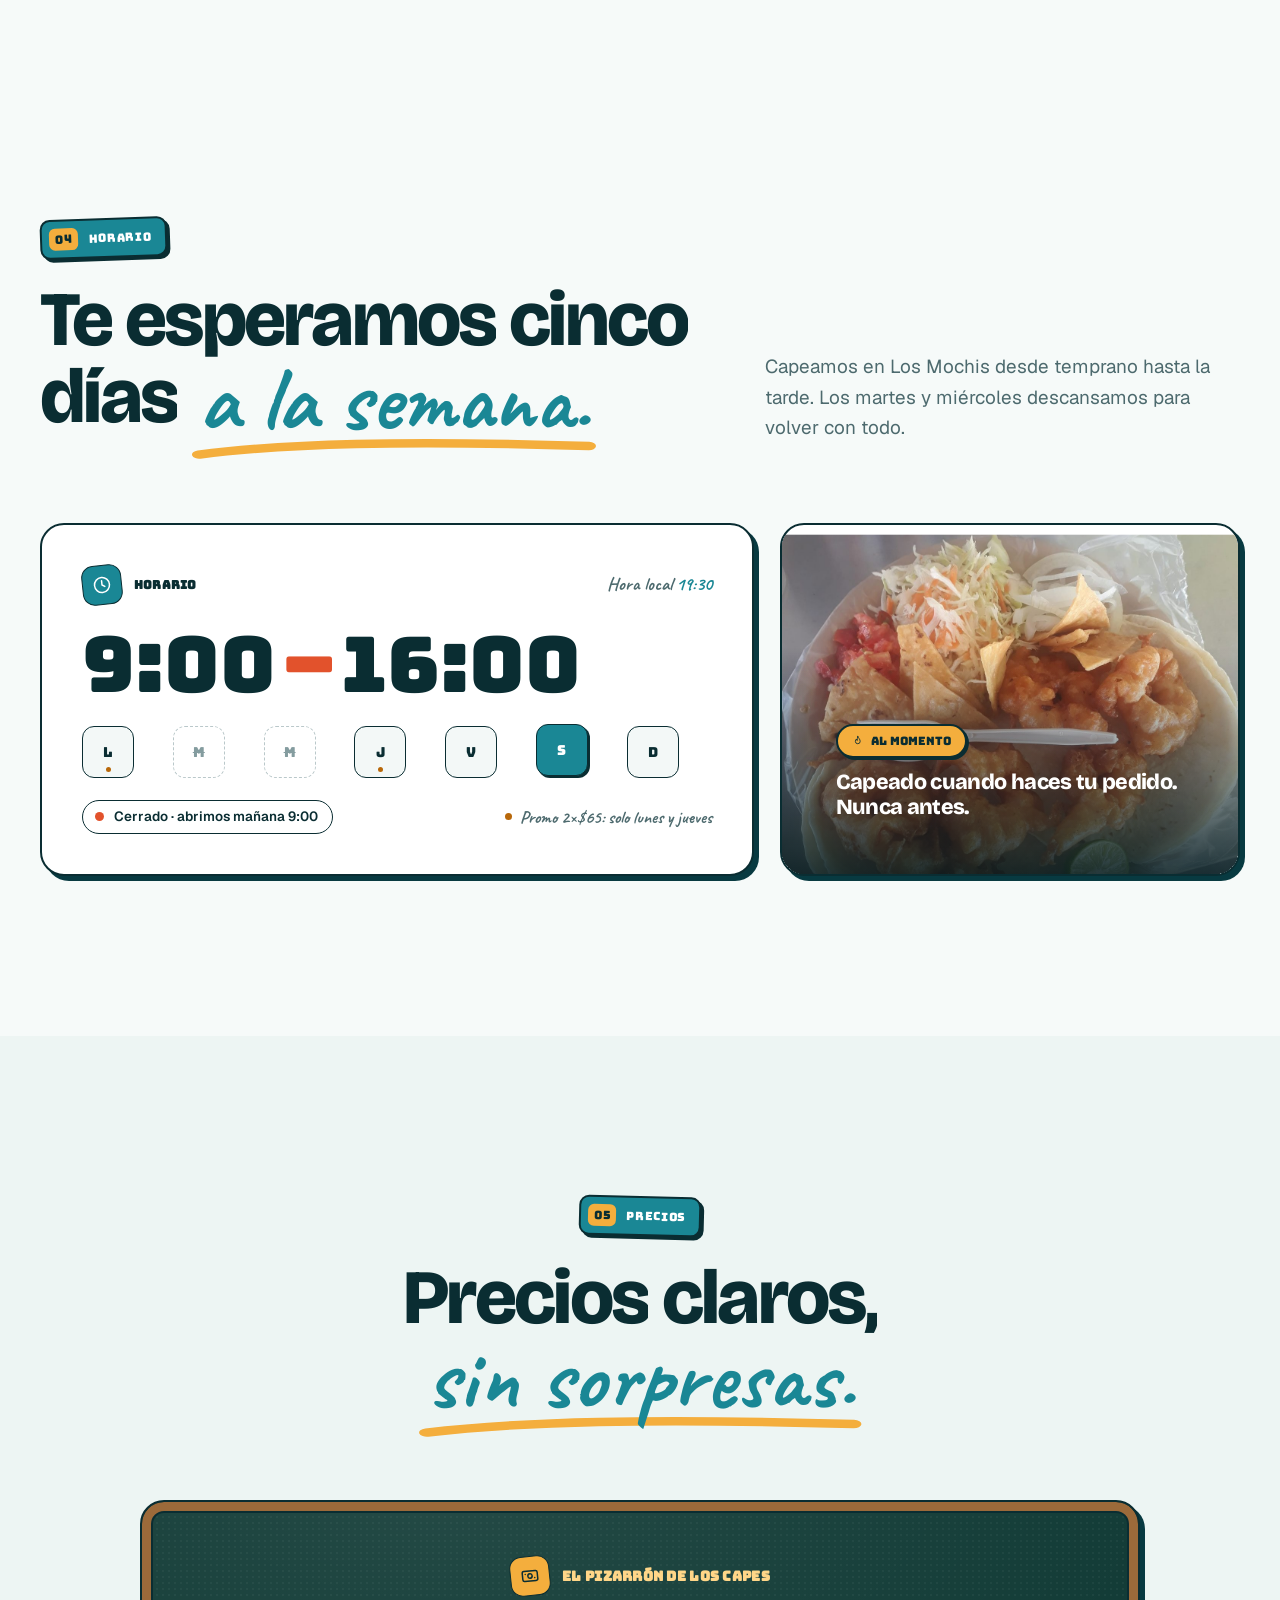
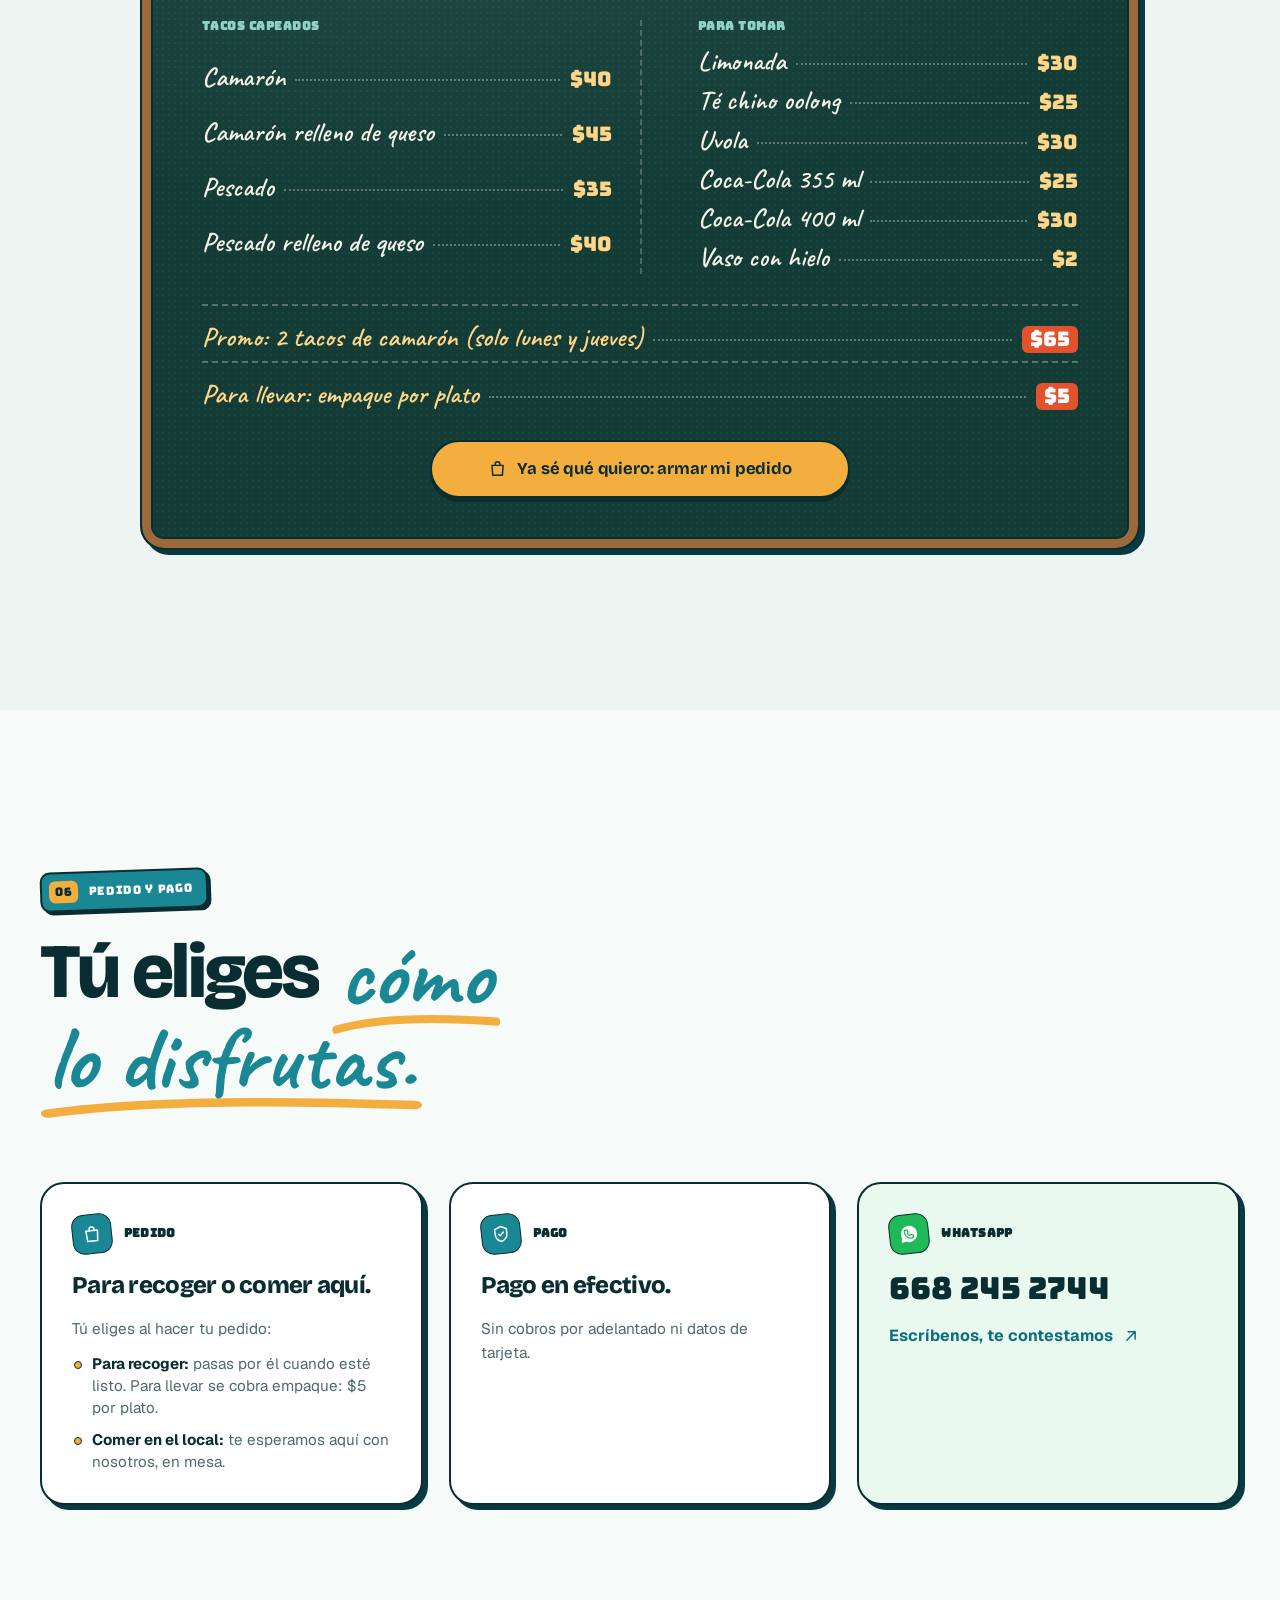
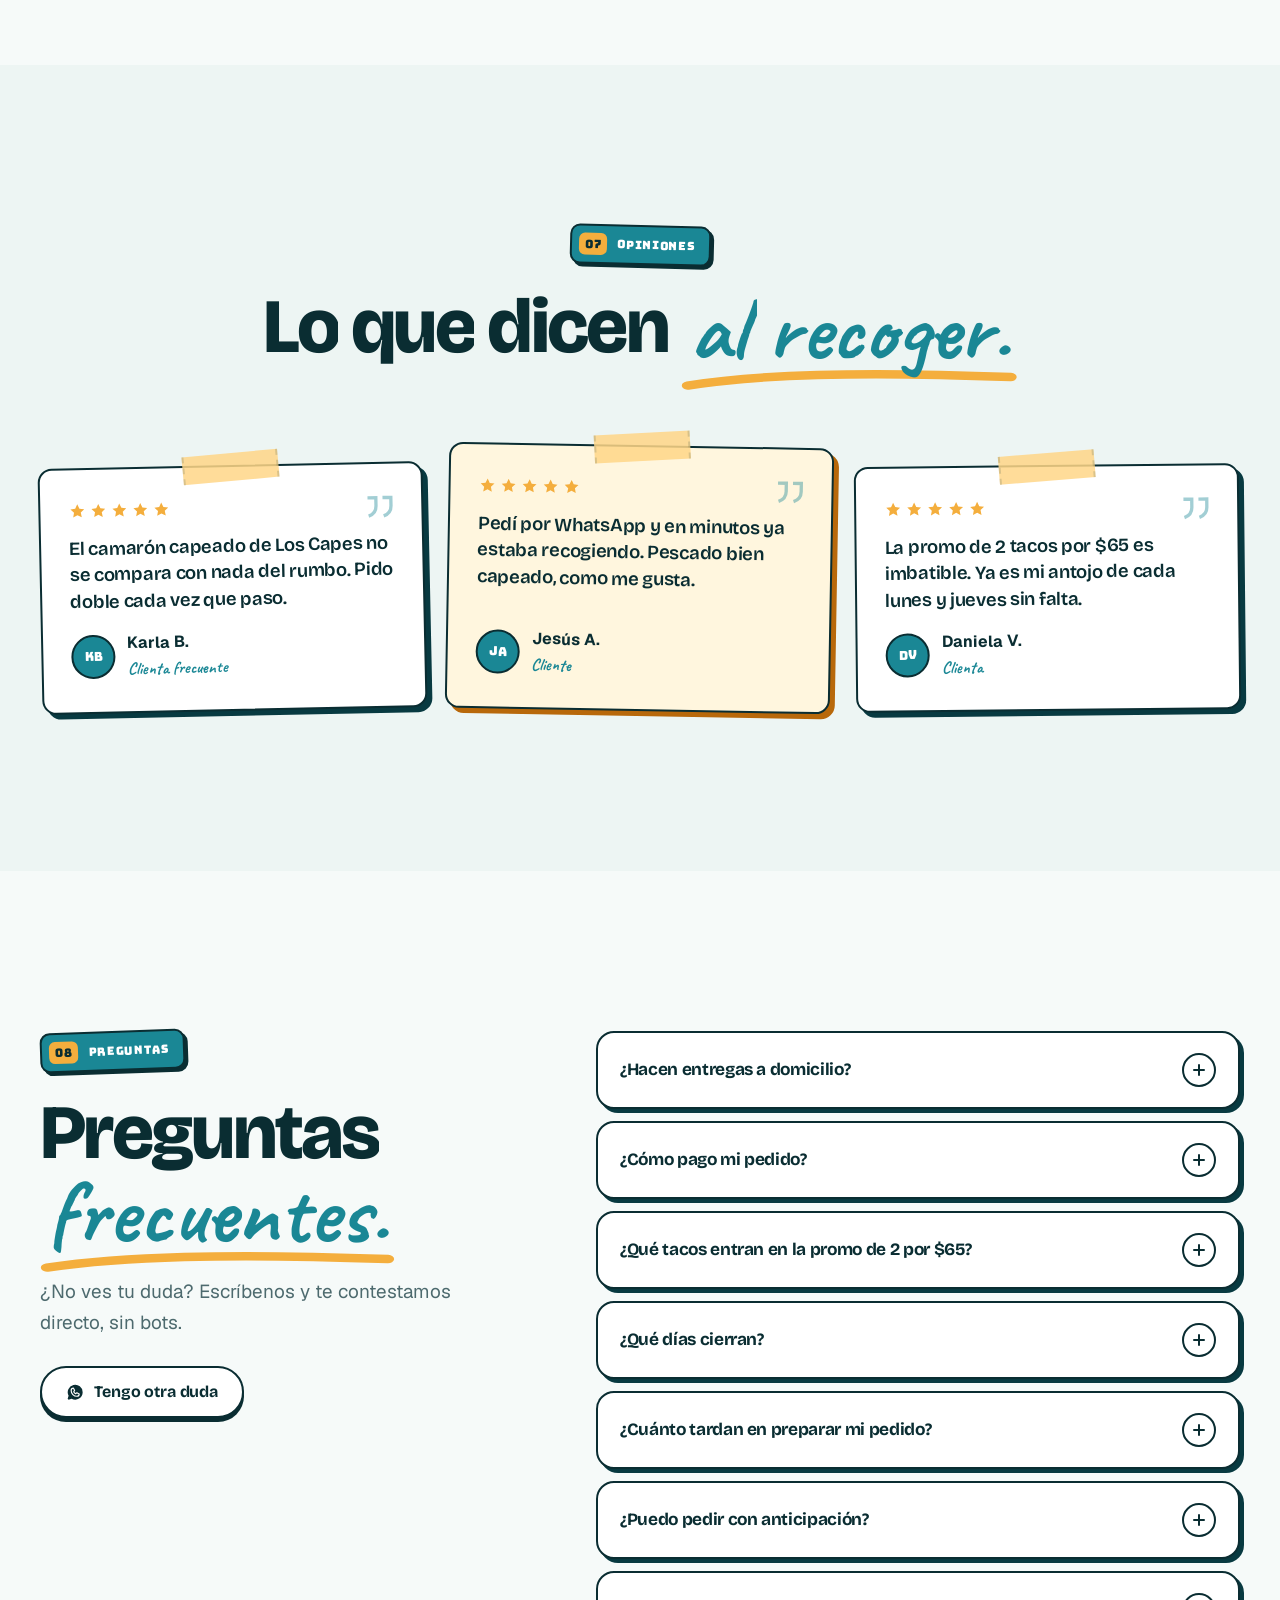
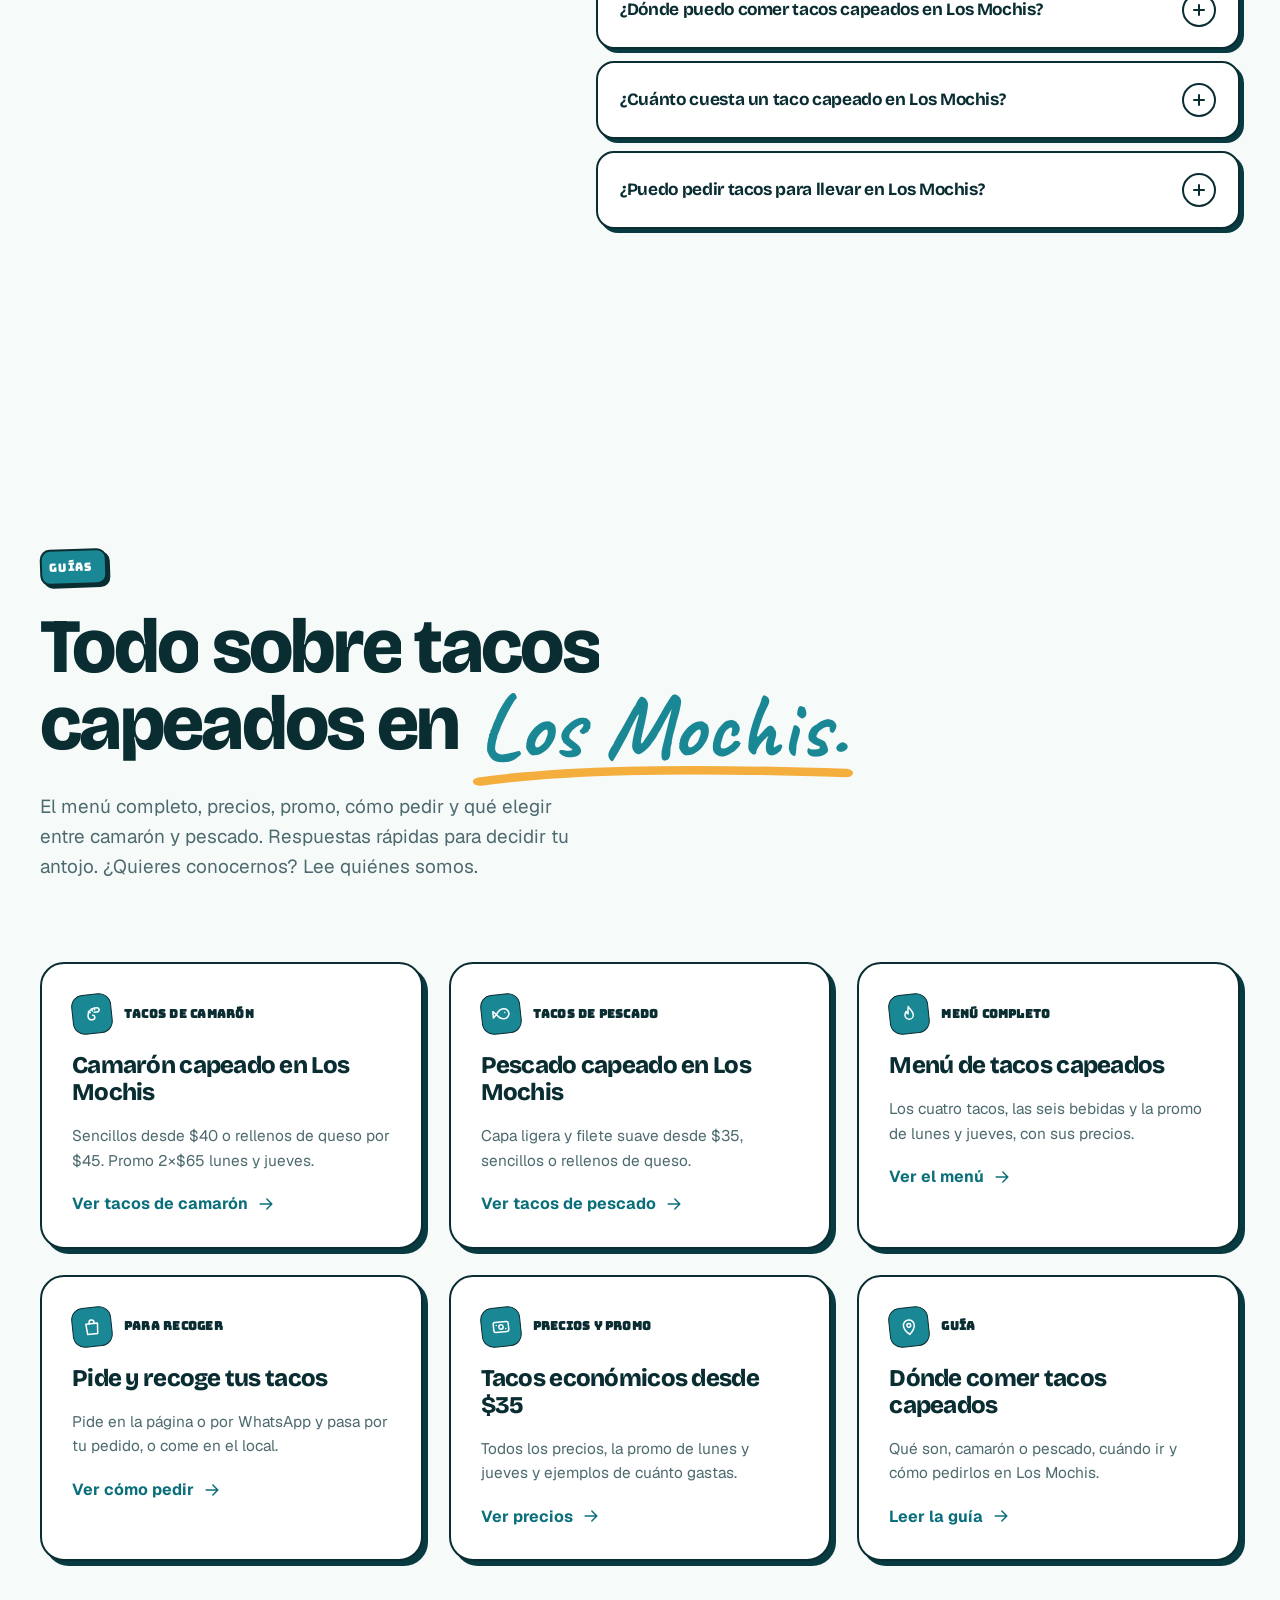
==== commit a284cbf2: "cambio de seo" ====
--- a/index.html
+++ b/index.html
@@ -132,6 +132,7 @@
     "hasMenu": {
       "@type": "Menu",
       "name": "Menú de Los Capes",
+      "url": "https://www.loscapes.com/menu-tacos-capeados-los-mochis/",
       "hasMenuSection": [
         {
           "@type": "MenuSection",
@@ -319,6 +320,7 @@
           <li><a class="nav__link" href="#proceso">Proceso</a></li>
           <li><a class="nav__link" href="#galeria">Galería</a></li>
           <li><a class="nav__link" href="#preguntas">Preguntas</a></li>
+          <li><a class="nav__link" href="quienes-somos-los-capes/">Nosotros</a></li>
         </ul>
         <span class="nav__pill" aria-hidden="true"></span>
       </nav>
@@ -349,7 +351,8 @@
         <li><a href="#proceso"><span class="mobile-menu__num">03</span>Proceso</a></li>
         <li><a href="#galeria"><span class="mobile-menu__num">04</span>Galería</a></li>
         <li><a href="#preguntas"><span class="mobile-menu__num">05</span>Preguntas</a></li>
-        <li><a href="#contacto"><span class="mobile-menu__num">06</span>Contacto</a></li>
+        <li><a href="quienes-somos-los-capes/"><span class="mobile-menu__num">06</span>Quiénes somos</a></li>
+        <li><a href="#contacto"><span class="mobile-menu__num">07</span>Contacto</a></li>
       </ol>
     </nav>
     <div class="mobile-menu__foot">
@@ -1122,7 +1125,7 @@
         <header class="sec-head">
           <p class="eyebrow" data-scramble>Guías</p>
           <h2 class="sec-title" id="guides-title" data-split>Todo sobre tacos capeados en <em>Los Mochis.</em></h2>
-          <p class="sec-lead" data-reveal>Precios, promo, cómo pedir y qué elegir entre camarón y pescado. Respuestas rápidas para decidir tu antojo.</p>
+          <p class="sec-lead" data-reveal>El menú completo, precios, promo, cómo pedir y qué elegir entre camarón y pescado. Respuestas rápidas para decidir tu antojo. ¿Quieres conocernos? Lee <a href="quienes-somos-los-capes/">quiénes somos</a>.</p>
         </header>
 
         <div class="service-grid">
@@ -1147,6 +1150,16 @@
           </article>
 
           <article class="cell" data-reveal style="--d:2" data-spot>
+            <div class="cell__head">
+              <span class="cell__icon"><svg class="i" aria-hidden="true" focusable="false"><use href="#i-flame"/></svg></span>
+              <h3 class="cell__label">Menú completo</h3>
+            </div>
+            <p class="cell__title">Menú de tacos capeados</p>
+            <p class="cell__note">Los cuatro tacos, las seis bebidas y la promo de lunes y jueves, con sus precios.</p>
+            <a class="link-arrow" href="menu-tacos-capeados-los-mochis/">Ver el menú <svg class="i" aria-hidden="true" focusable="false"><use href="#i-arrow-right"/></svg></a>
+          </article>
+
+          <article class="cell" data-reveal data-spot>
             <div class="cell__head">
               <span class="cell__icon"><svg class="i" aria-hidden="true" focusable="false"><use href="#i-bag"/></svg></span>
               <h3 class="cell__label">Para recoger</h3>
@@ -1257,7 +1270,9 @@
           <li><a href="tacos-de-pescado-los-mochis/">Tacos de pescado en Los Mochis</a></li>
           <li><a href="pedidos-para-recoger-los-mochis/">Pedidos para recoger</a></li>
           <li><a href="tacos-economicos-los-mochis/">Tacos económicos</a></li>
+          <li><a href="menu-tacos-capeados-los-mochis/">Menú completo de tacos capeados</a></li>
           <li><a href="donde-comer-tacos-capeados-los-mochis/">Dónde comer tacos capeados</a></li>
+          <li><a href="quienes-somos-los-capes/">Quiénes somos</a></li>
         </ul>
       </nav>
 
--- a/css/styles.css
+++ b/css/styles.css
@@ -919,6 +919,8 @@
   flex-direction: column;
   justify-content: space-between;
   padding: calc(var(--header-h) + 28px) var(--gutter) calc(28px + env(safe-area-inset-bottom));
+  overflow-y: auto;
+  overscroll-behavior: contain;
   visibility: hidden;
   pointer-events: none;
   transition: visibility 0s linear .7s;
@@ -963,6 +965,11 @@
 html.menu-open .mobile-menu__list li:nth-child(4) a { transition-delay: .35s; }
 html.menu-open .mobile-menu__list li:nth-child(5) a { transition-delay: .4s; }
 html.menu-open .mobile-menu__list li:nth-child(6) a { transition-delay: .45s; }
+html.menu-open .mobile-menu__list li:nth-child(7) a { transition-delay: .5s; }
+html.menu-open .mobile-menu__list li:nth-child(8) a { transition-delay: .55s; }
+/* Con 7 o más enlaces la lista se compacta para que quepa en pantallas bajas */
+.mobile-menu__list:has(> li:nth-child(7)) { gap: 0; }
+.mobile-menu__list:has(> li:nth-child(7)) a { padding: 7px 0; font-size: clamp(1.55rem, 7.2vw, 2.3rem); }
 
 .mobile-menu__foot {
   display: grid;
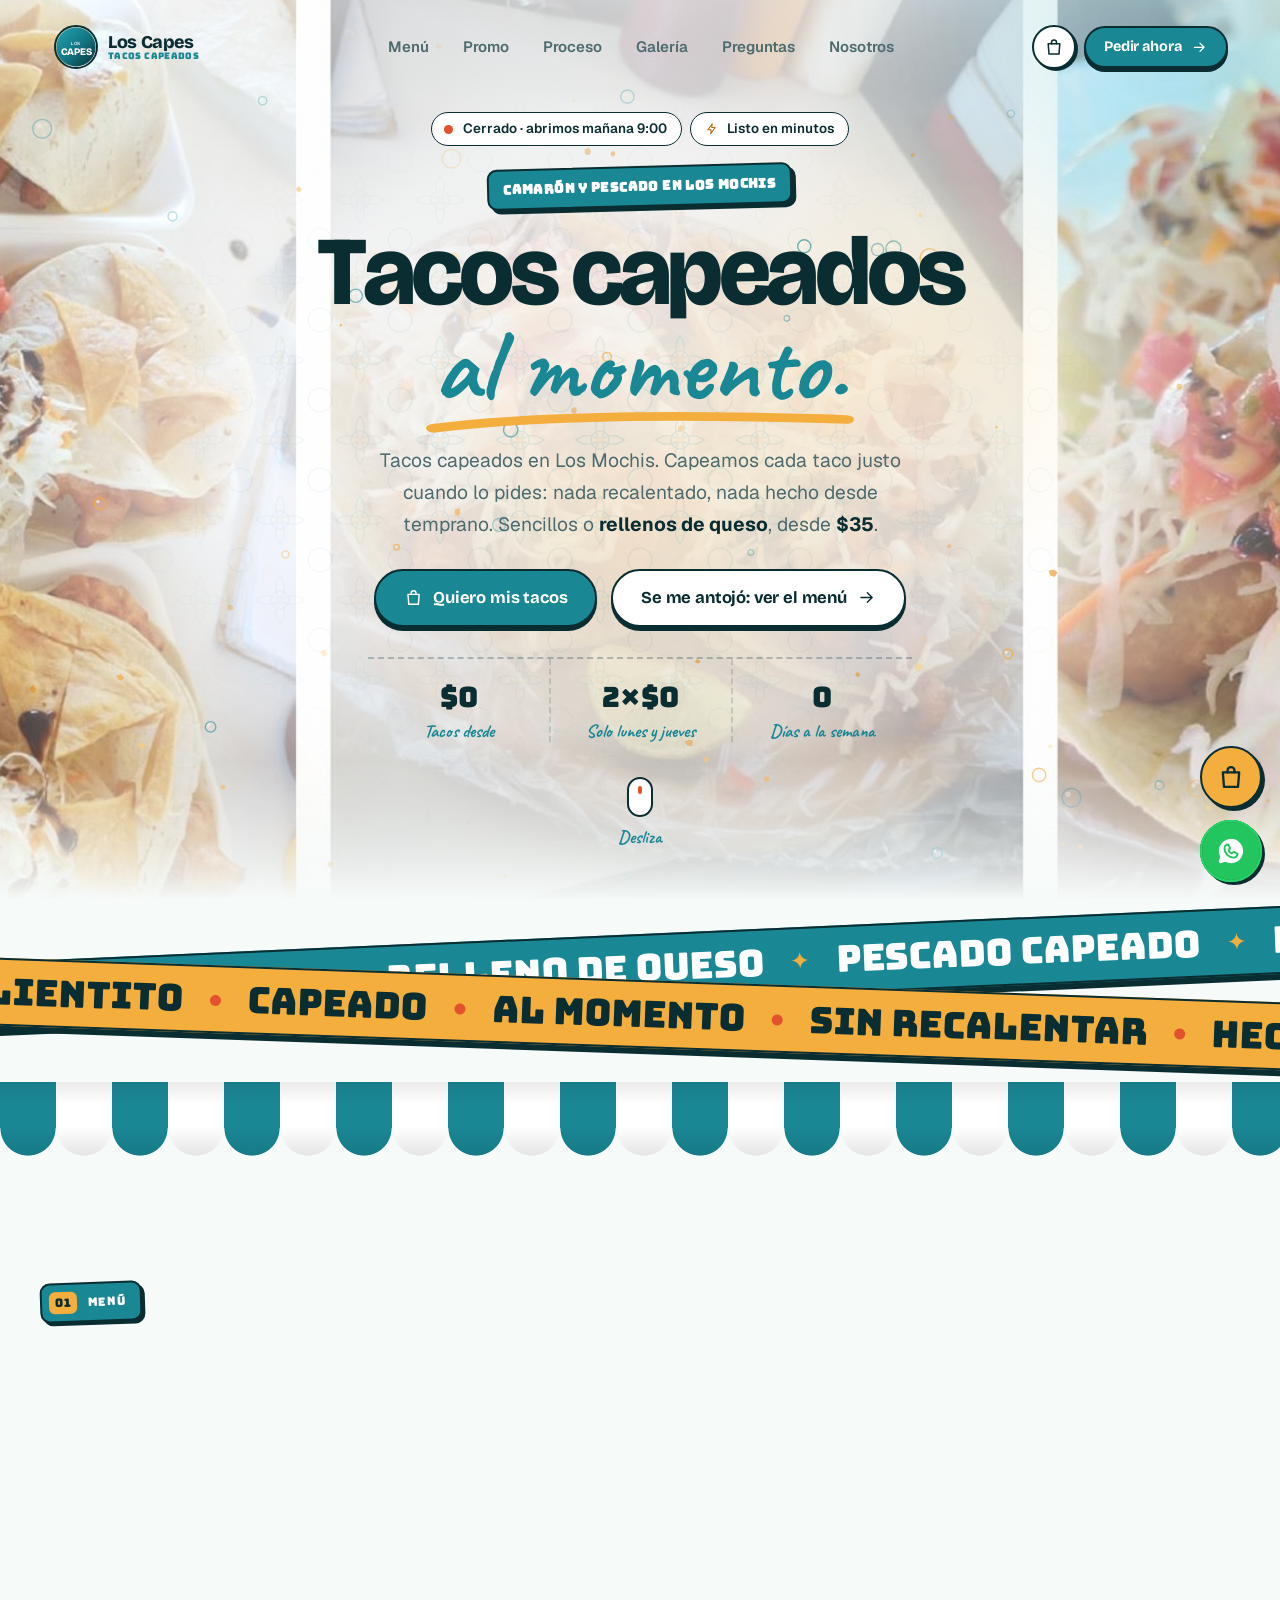
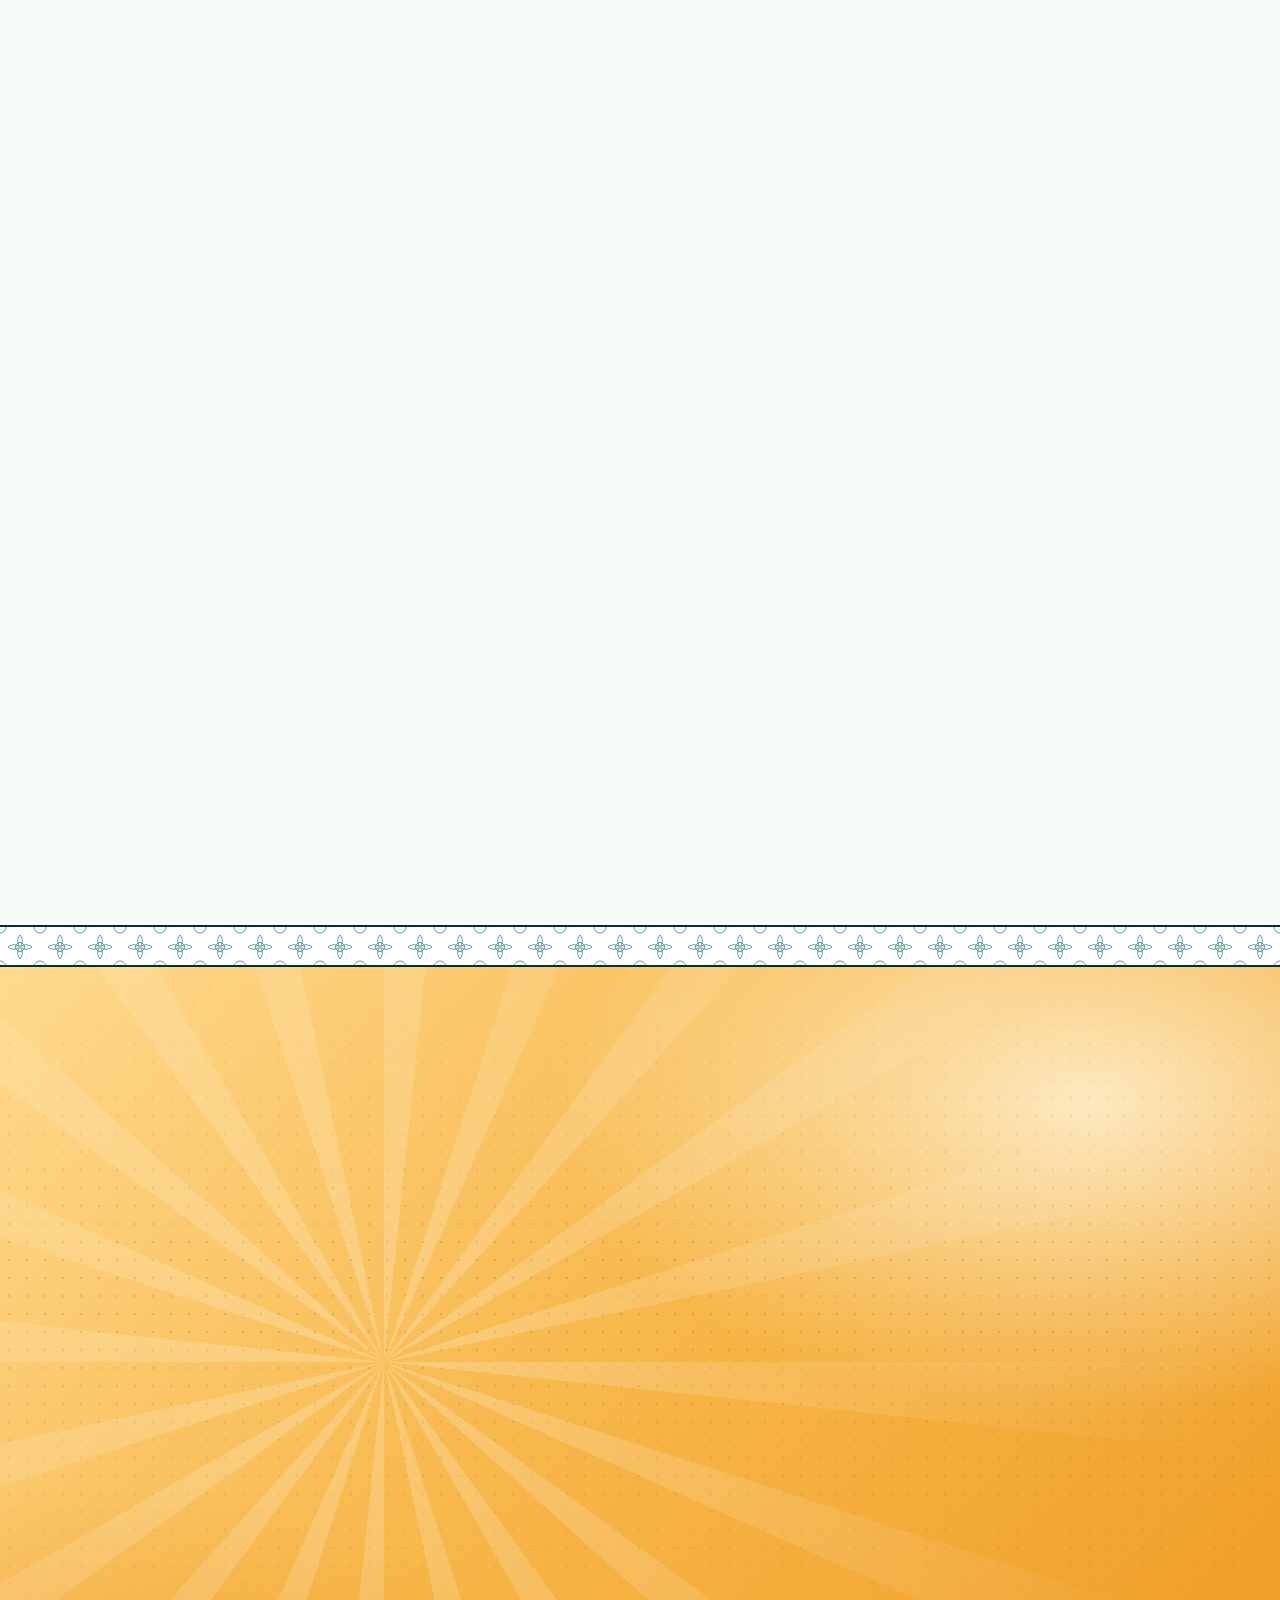
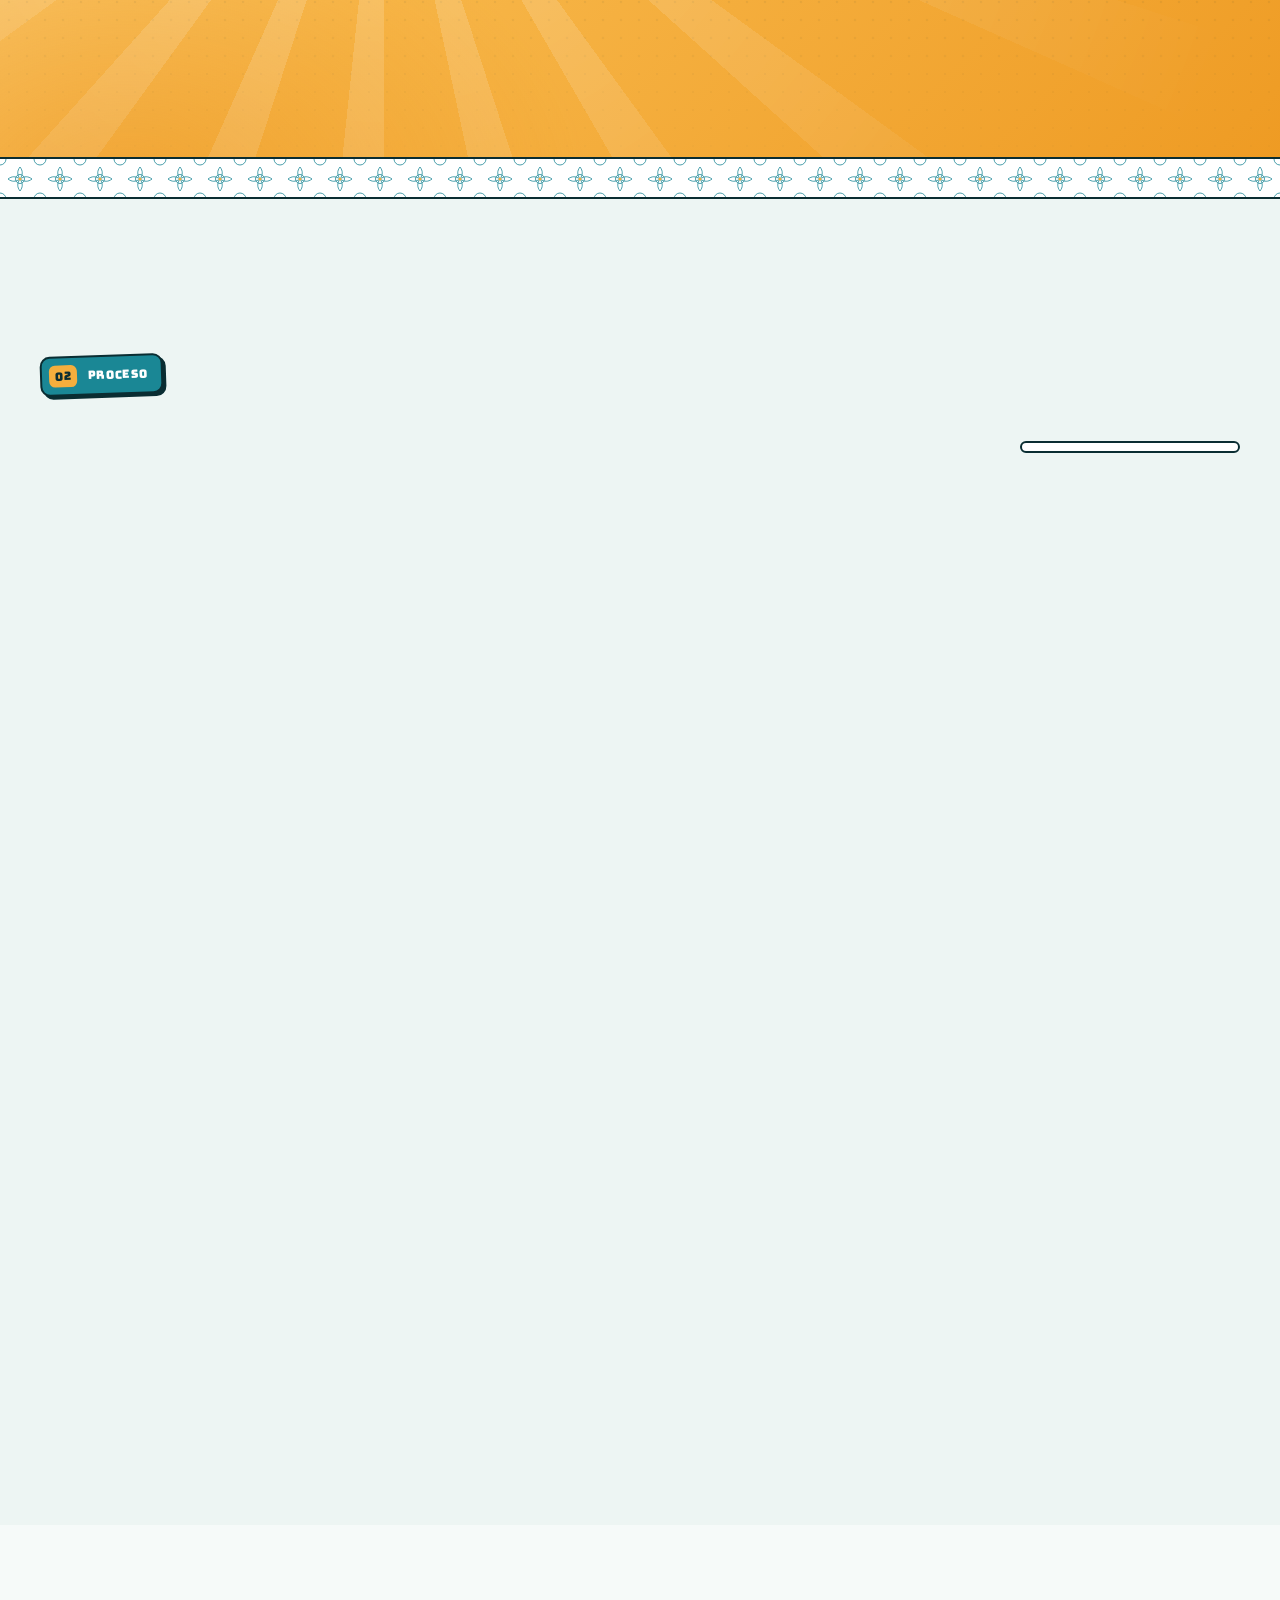
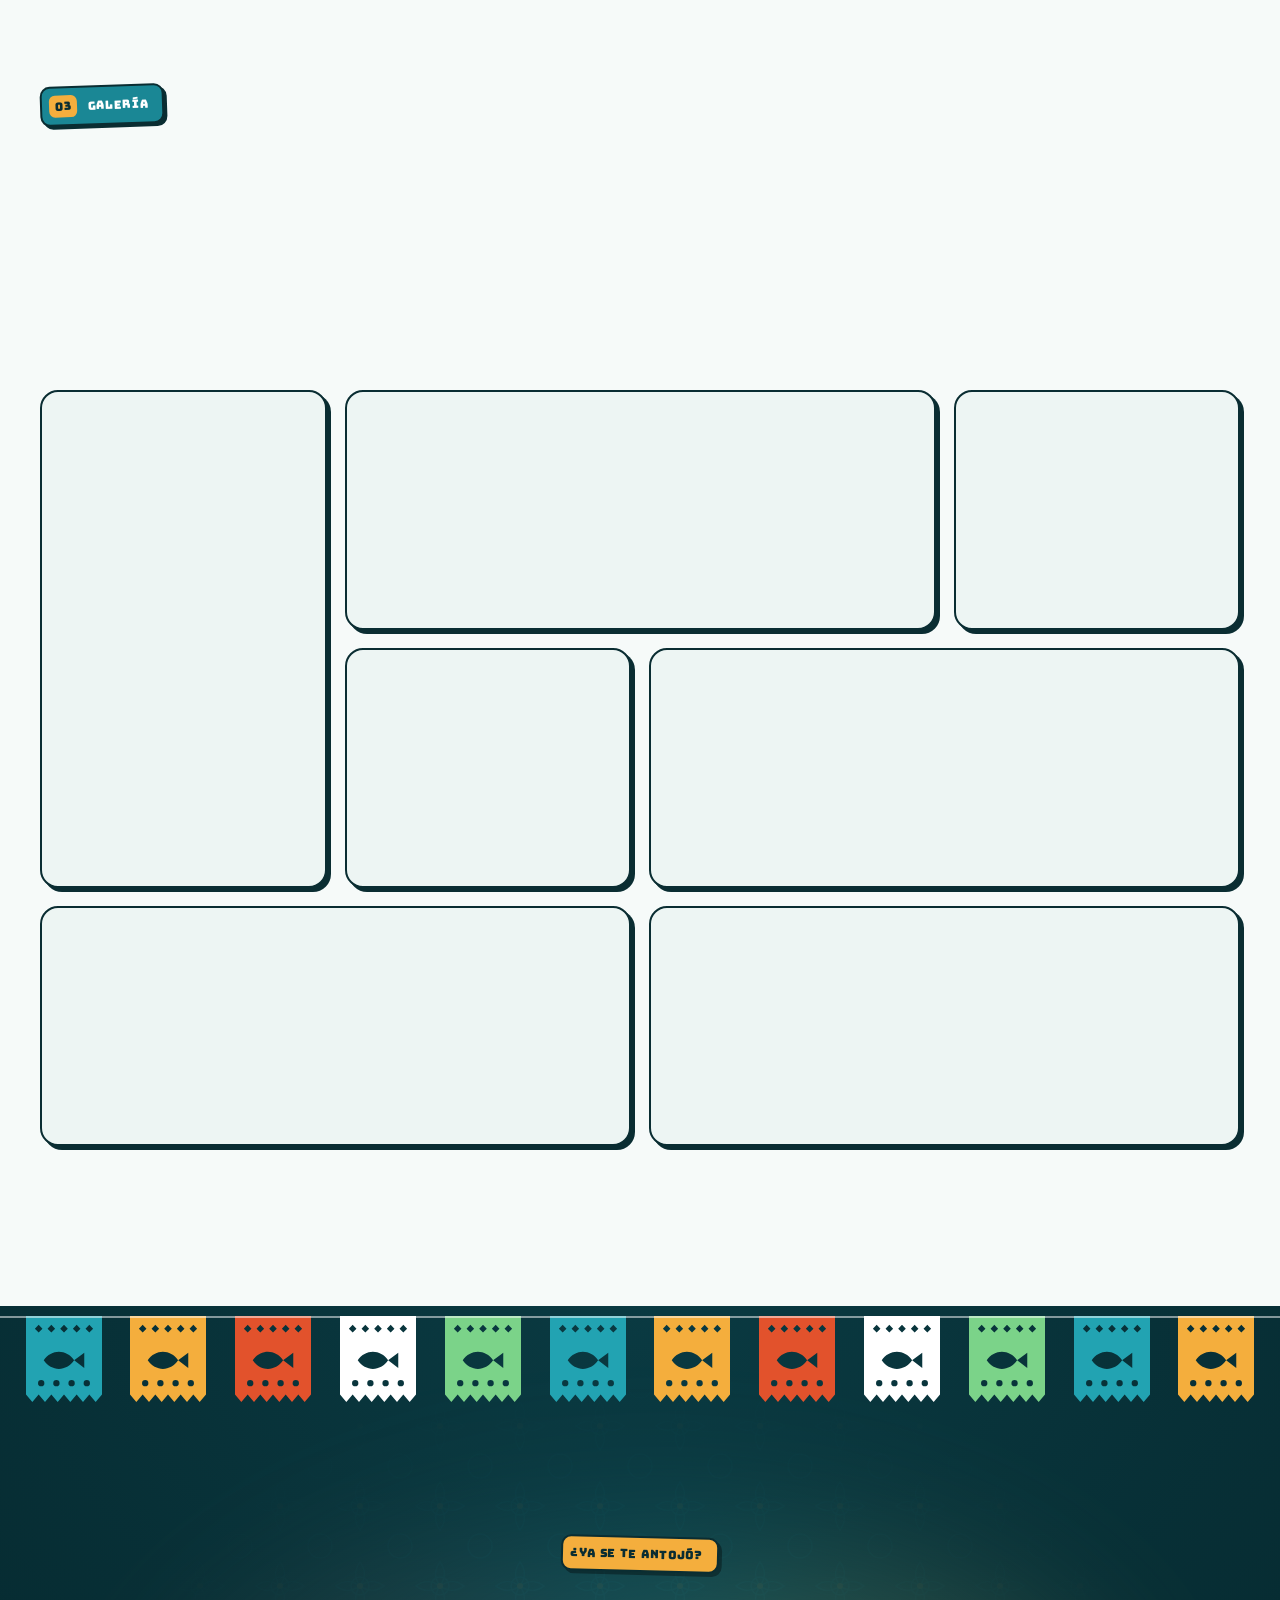
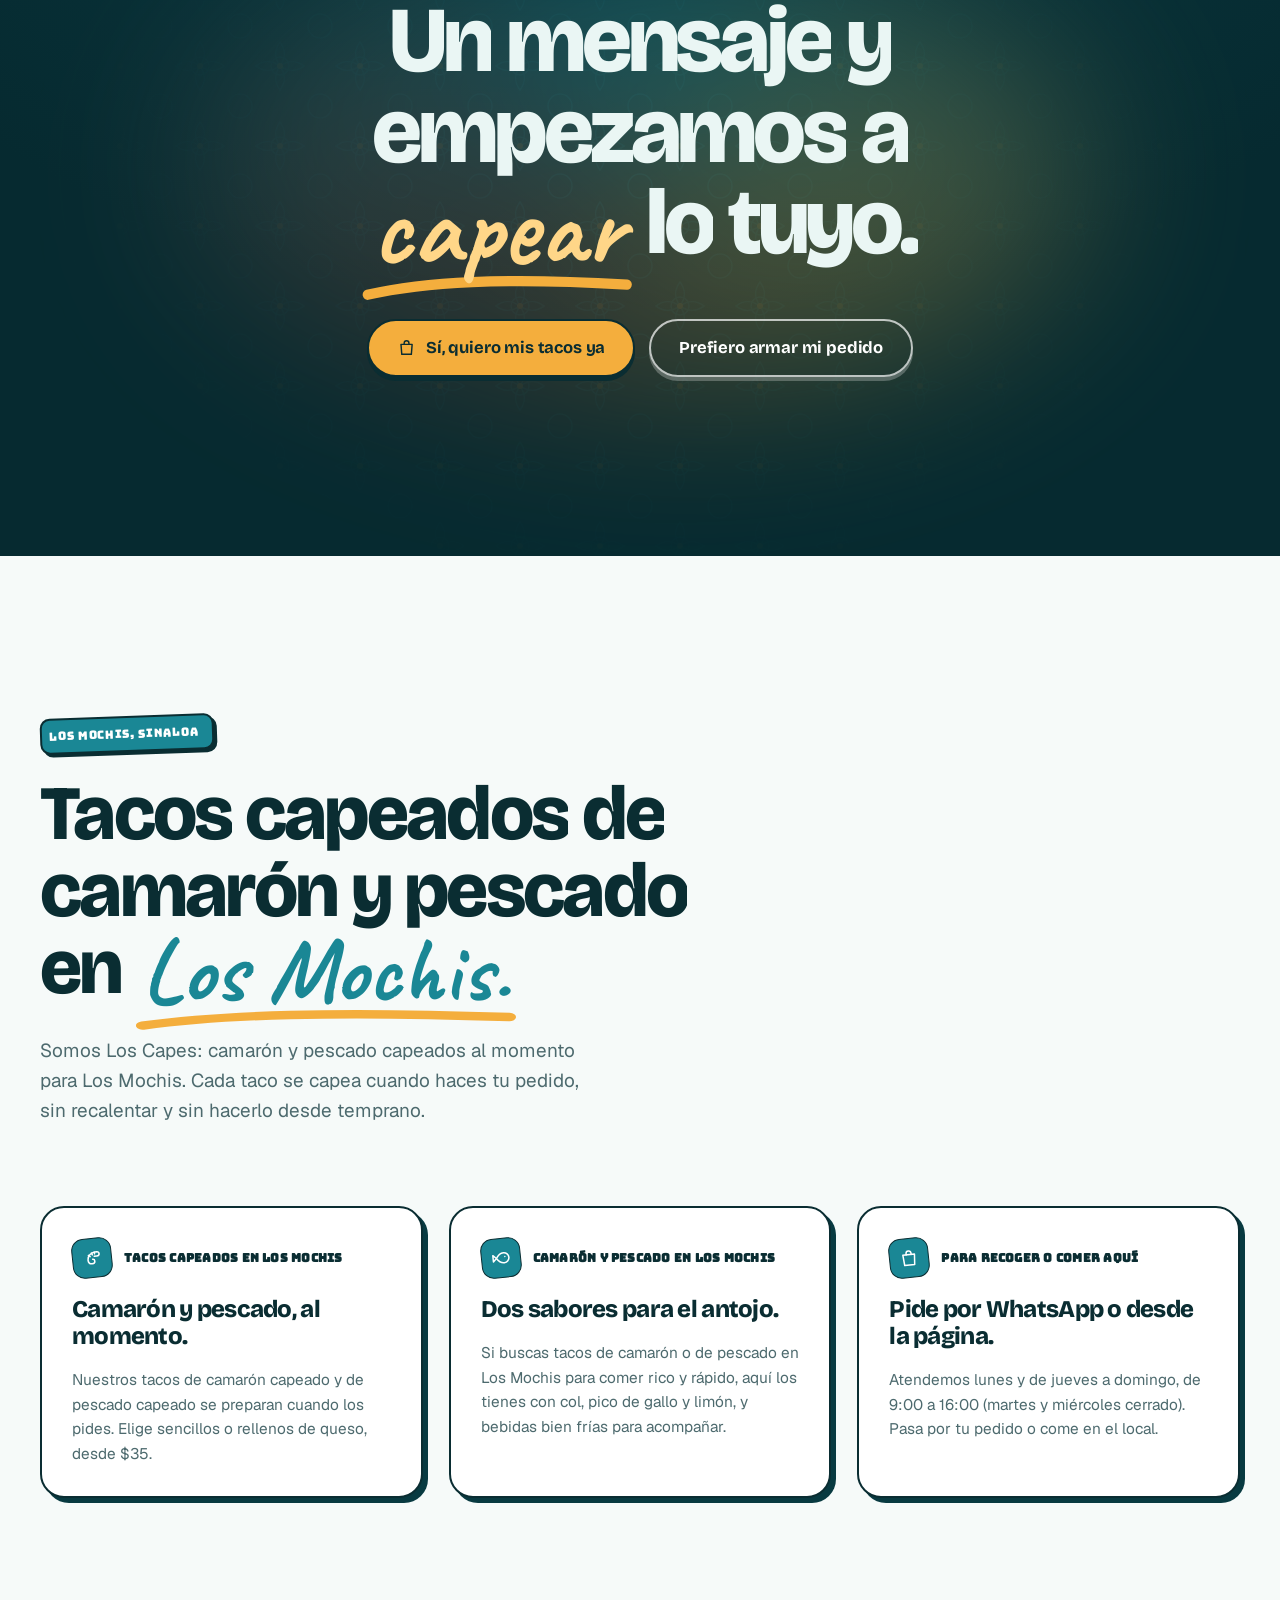
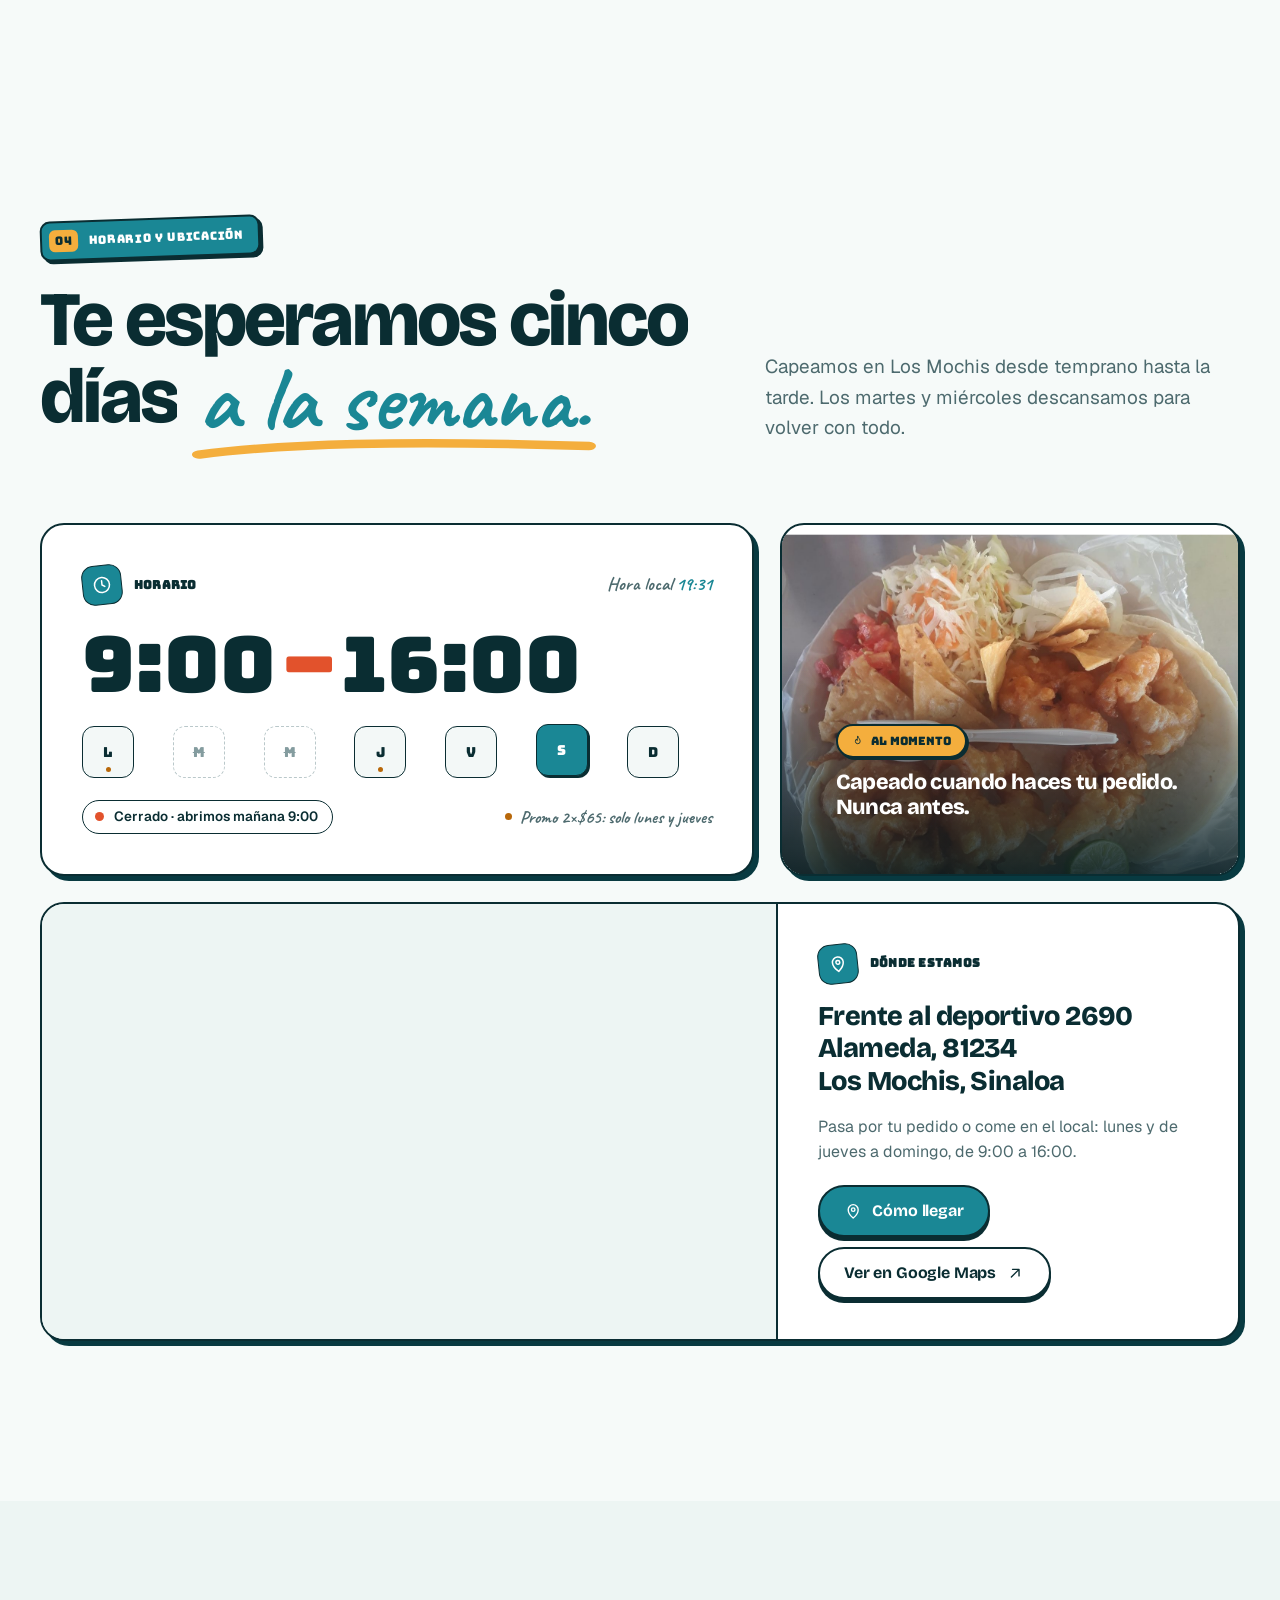
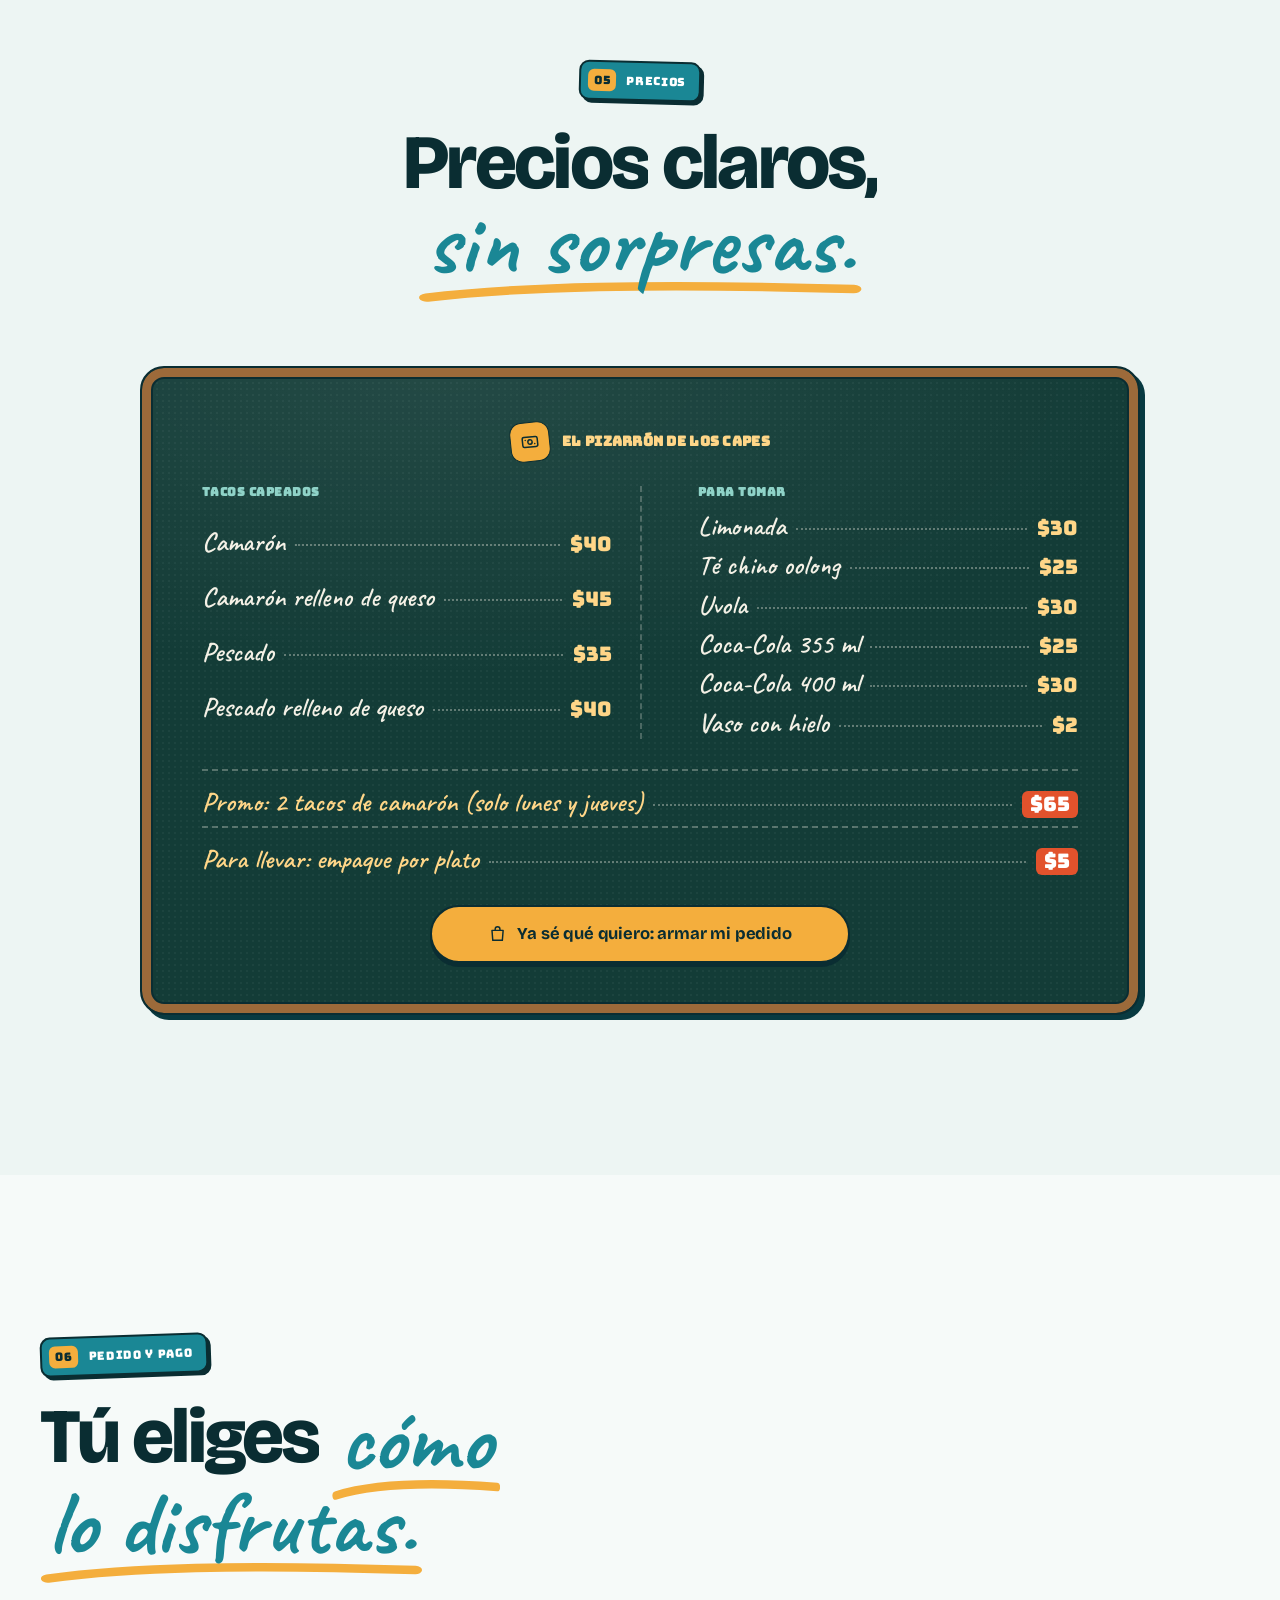
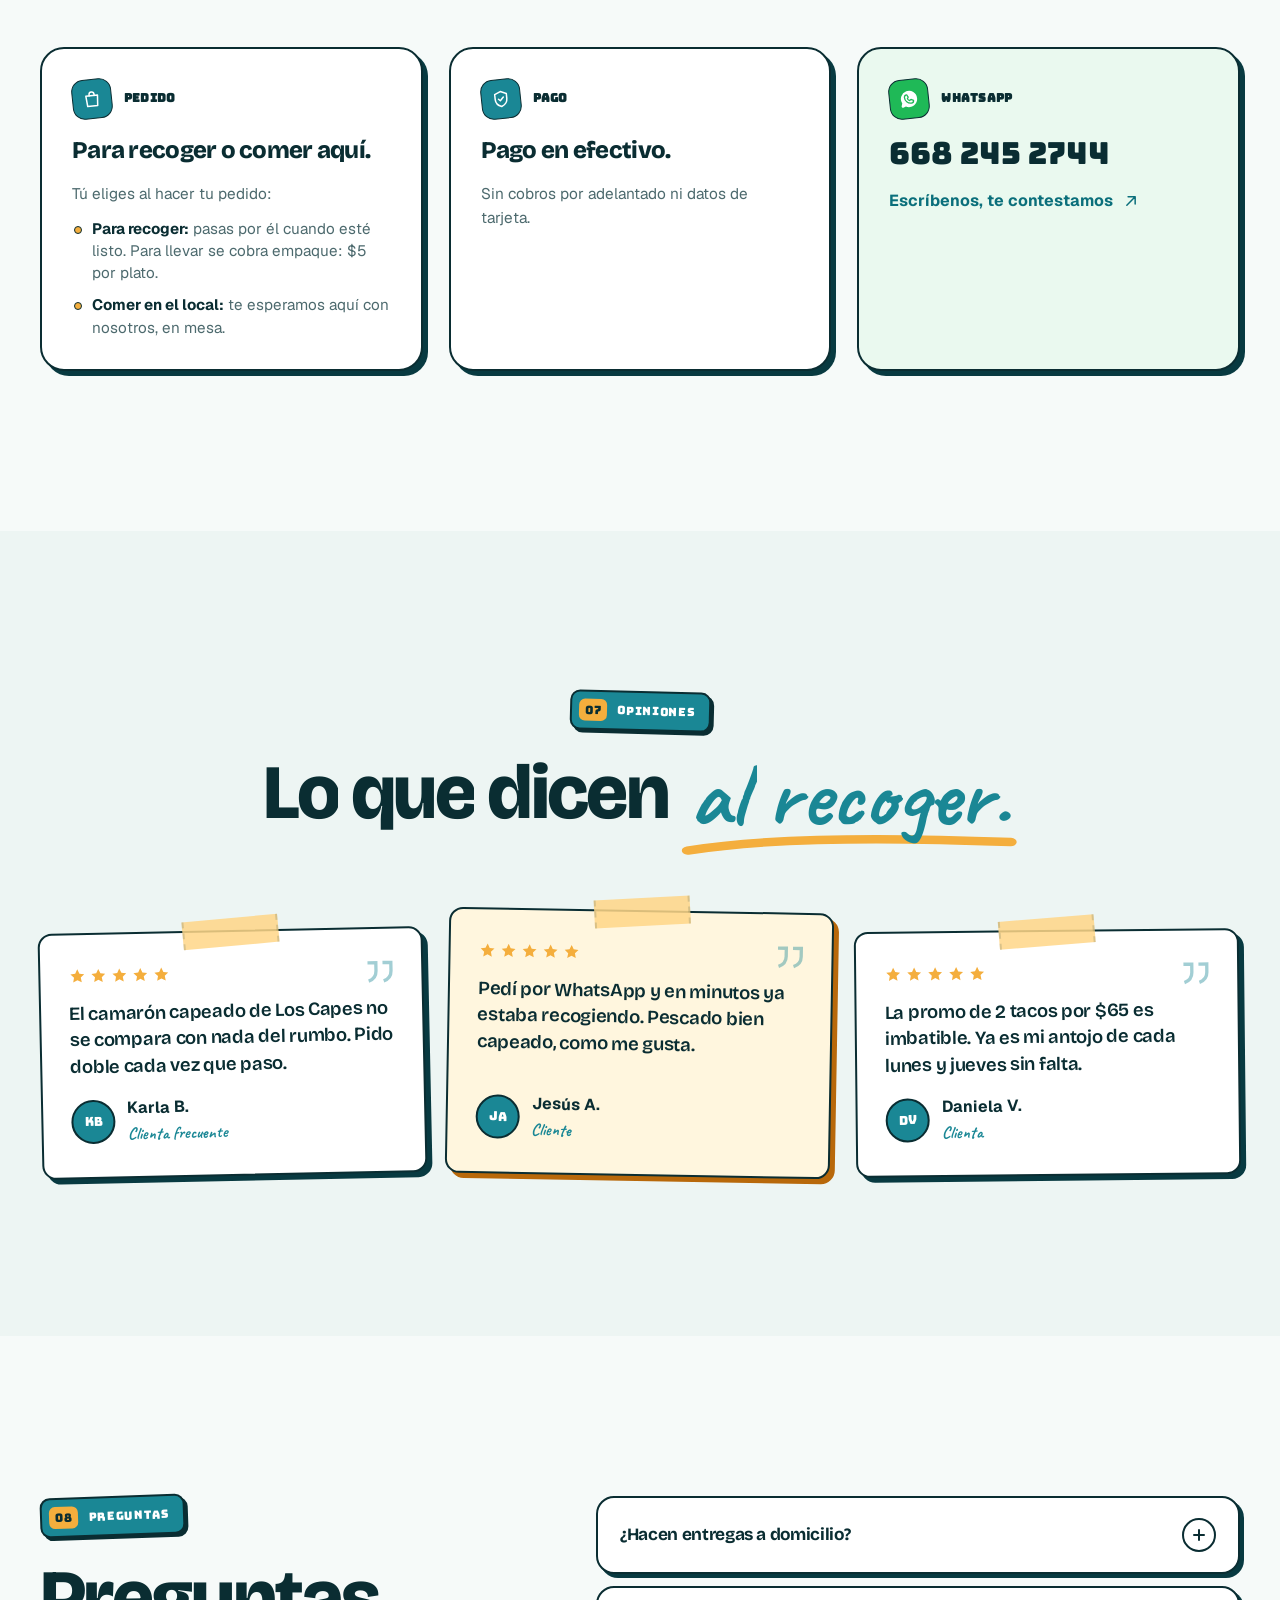
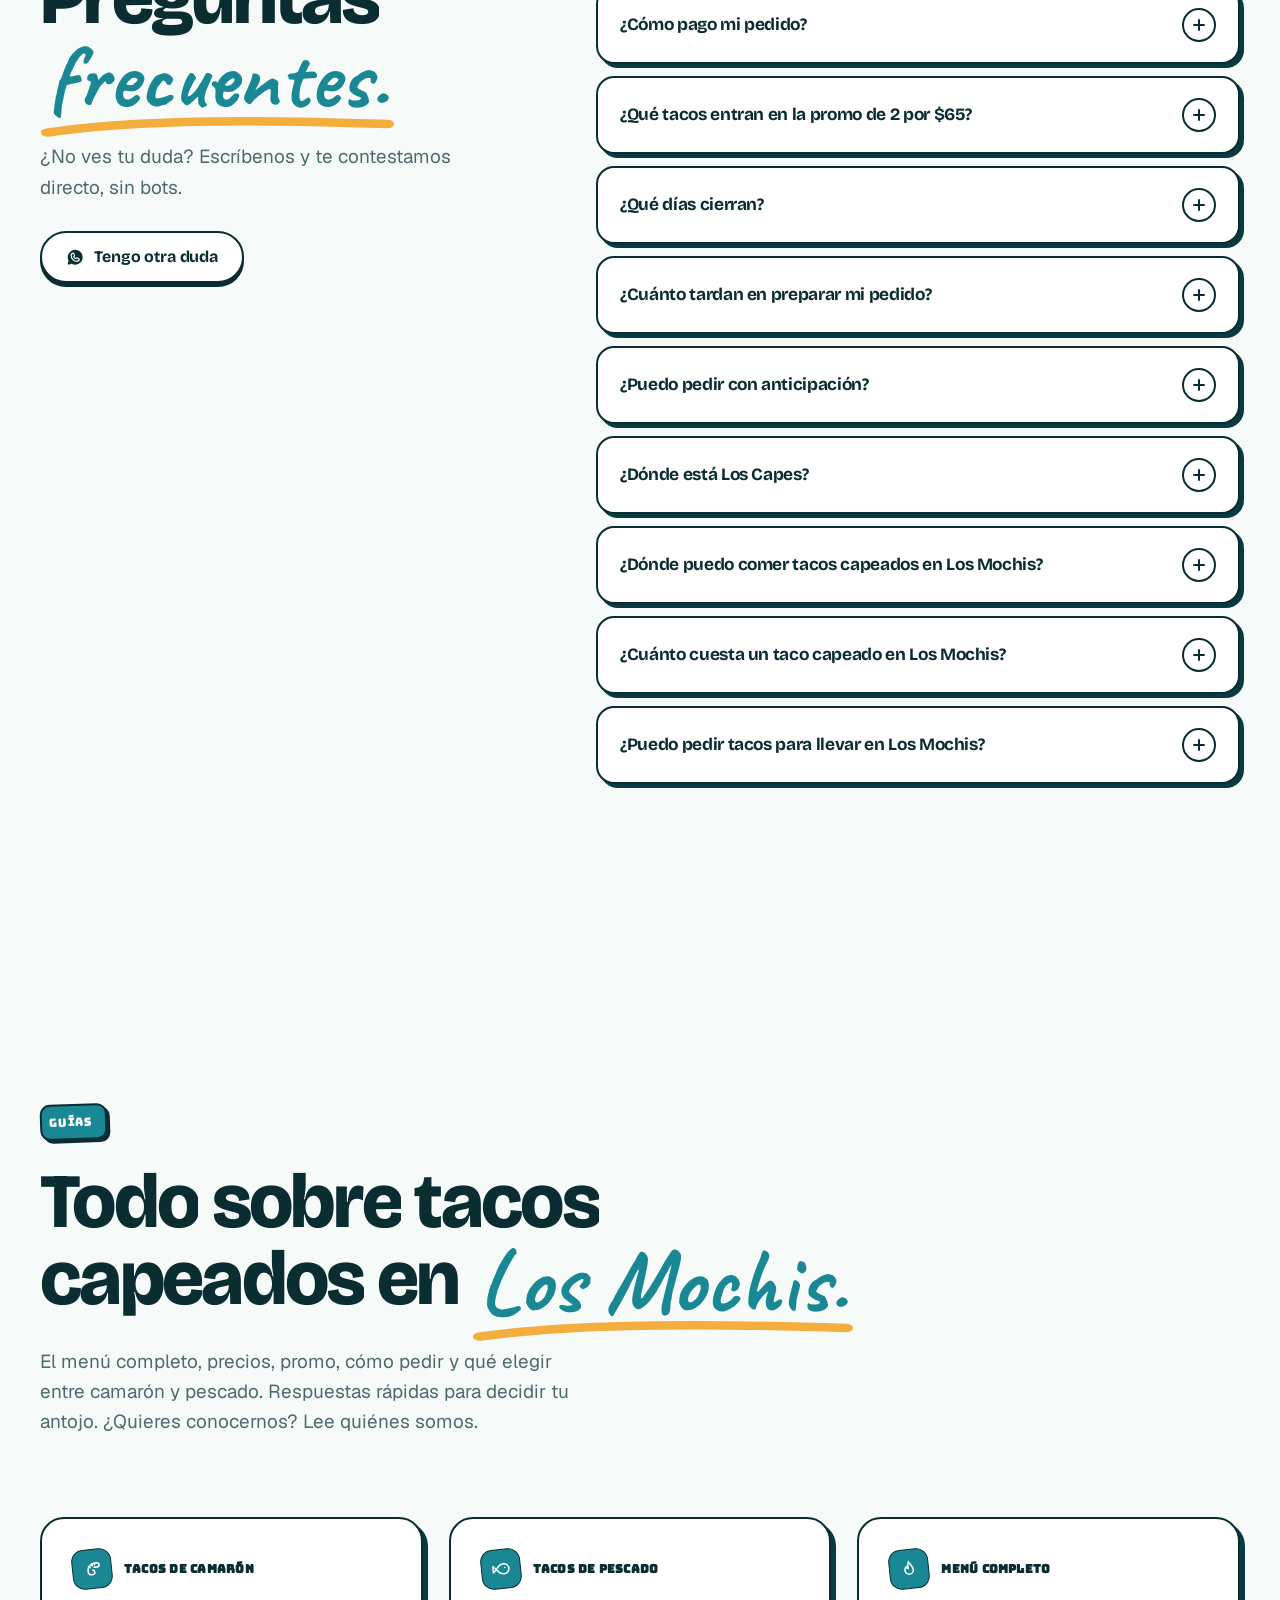
==== commit 7171f49e: "cambio de ubicacion y favicoin" ====
--- a/index.html
+++ b/index.html
@@ -32,7 +32,8 @@
   <!-- Geolocalización (ciudad del negocio) -->
   <meta name="geo.region" content="MX-SIN">
   <meta name="geo.placename" content="Los Mochis, Sinaloa">
-  <!-- TODO: cuando tengamos la dirección exacta, agregar geo.position y ICBM con las coordenadas del local. -->
+  <meta name="geo.position" content="25.7981016;-109.0299785">
+  <meta name="ICBM" content="25.7981016, -109.0299785">
 
   <meta name="color-scheme" content="light">
   <meta name="theme-color" content="#FFF8EC">
@@ -85,7 +86,7 @@
     "@type": "Restaurant",
     "@id": "https://www.loscapes.com/#restaurant",
     "name": "Los Capes",
-    "alternateName": "Los Capes Los Mochis",
+    "alternateName": ["Los Capes Los Mochis", "Tacos Los Capes"],
     "slogan": "Tacos capeados al momento.",
     "description": "Tacos capeados en Los Mochis, Sinaloa: tacos de camarón y de pescado capeados al momento, sencillos o rellenos de queso. Pide por la página o por WhatsApp: para recoger o para comer en el local.",
     "url": "https://www.loscapes.com/",
@@ -100,12 +101,19 @@
     "servesCuisine": ["Tacos capeados", "Tacos de camarón", "Tacos de pescado", "Mexicana"],
     "address": {
       "@type": "PostalAddress",
+      "streetAddress": "Frente al deportivo 2690, Alameda",
       "addressLocality": "Los Mochis",
       "addressRegion": "Sinaloa",
+      "postalCode": "81234",
       "addressCountry": "MX"
     },
+    "geo": {
+      "@type": "GeoCoordinates",
+      "latitude": 25.7981016,
+      "longitude": -109.0299785
+    },
     "sameAs": ["https://www.facebook.com/p/los-capes-61551611623002/"],
-    "hasMap": "https://maps.app.goo.gl/PNVK8VNBF23V8NiV8",
+    "hasMap": "https://maps.app.goo.gl/AuPFGoGtbXwhij196",
     "menu": "https://www.loscapes.com/#menu",
     "telephone": "+526682452744",
     "priceRange": "$",
@@ -172,6 +180,7 @@
       { "@type": "Question", "name": "¿Qué días cierran?", "acceptedAnswer": { "@type": "Answer", "text": "Cerramos los martes y miércoles. El resto de la semana abrimos de 9:00 a 16:00." } },
       { "@type": "Question", "name": "¿Cuánto tardan en preparar mi pedido?", "acceptedAnswer": { "@type": "Answer", "text": "Capeamos al momento, así que normalmente está listo en minutos. Te confirmamos la hora exacta por WhatsApp." } },
       { "@type": "Question", "name": "¿Puedo pedir con anticipación?", "acceptedAnswer": { "@type": "Answer", "text": "Sí. Dinos a qué hora pasas y lo empezamos a preparar para que esté recién hecho cuando llegues." } },
+      { "@type": "Question", "name": "¿Dónde está Los Capes?", "acceptedAnswer": { "@type": "Answer", "text": "Estamos en Frente al deportivo 2690, Alameda, 81234 Los Mochis, Sinaloa. Abrimos lunes y de jueves a domingo, de 9:00 a 16:00. Puedes ver la ubicación en Google Maps." } },
       { "@type": "Question", "name": "¿Dónde puedo comer tacos capeados en Los Mochis?", "acceptedAnswer": { "@type": "Answer", "text": "En Los Capes, en Los Mochis, Sinaloa. Hacemos tacos de camarón y de pescado capeados al momento, sencillos o rellenos de queso. Los puedes pedir para recoger o comer en el local. Escríbenos por WhatsApp al 668 245 2744." } },
       { "@type": "Question", "name": "¿Cuánto cuesta un taco capeado en Los Mochis?", "acceptedAnswer": { "@type": "Answer", "text": "En Los Capes el taco de pescado capeado cuesta $35 y el de camarón capeado $40. Si lo quieres relleno de queso, el de pescado cuesta $40 y el de camarón $45. Los lunes y jueves hay promo: 2 tacos de camarón por $65." } },
       { "@type": "Question", "name": "¿Puedo pedir tacos para llevar en Los Mochis?", "acceptedAnswer": { "@type": "Answer", "text": "Sí. Pide por la página o por WhatsApp y pasa a recogerlo. Para llevar se cobra empaque: $5 por plato." } }
@@ -881,7 +890,7 @@
       <div class="container">
         <header class="sec-head sec-head--split">
           <div>
-            <p class="eyebrow" data-scramble><span>04</span>Horario</p>
+            <p class="eyebrow" data-scramble><span>04</span>Horario y ubicación</p>
             <h2 class="sec-title" id="hours-title" data-split>Te esperamos cinco días <em>a la semana.</em></h2>
           </div>
           <p class="sec-lead" data-reveal>Capeamos en Los Mochis desde temprano hasta la tarde. Los martes y miércoles descansamos para volver con todo.</p>
@@ -918,6 +927,31 @@
             </div>
           </article>
         </div>
+
+        <!-- Ubicación: mapa de Google (se carga al llegar a esta parte de la página) -->
+        <article class="cell cell--map" id="ubicacion" aria-labelledby="map-title" data-reveal>
+          <div class="map__frame">
+            <iframe title="Mapa con la ubicación de Los Capes en Los Mochis, Sinaloa" src="https://www.google.com/maps/embed?pb=!1m18!1m12!1m3!1d900!2d-109.0299785!3d25.7981016!2m3!1f0!2f0!3f0!3m2!1i1024!2i768!4f13.1!3m3!1m2!1s0x86ba27004e2fc0cb%3A0xdb0cd77f68854ae0!2sTacos%20los%20capes!5e0!3m2!1ses!2smx!4v1760000000000!5m2!1ses!2smx" width="600" height="450" loading="lazy" referrerpolicy="no-referrer-when-downgrade" allowfullscreen></iframe>
+          </div>
+          <div class="map__info">
+            <div class="cell__head">
+              <span class="cell__icon"><svg class="i" aria-hidden="true" focusable="false"><use href="#i-pin"/></svg></span>
+              <h3 class="cell__label" id="map-title">Dónde estamos</h3>
+            </div>
+            <address class="map__addr">Frente al deportivo 2690<br>Alameda, 81234<br>Los Mochis, Sinaloa</address>
+            <p class="map__note">Pasa por tu pedido o come en el local: lunes y de jueves a domingo, de 9:00 a 16:00.</p>
+            <div class="map__actions">
+              <a class="btn btn--primary" data-magnetic href="https://www.google.com/maps/dir/?api=1&amp;destination=25.7981016,-109.0299785" target="_blank" rel="noopener noreferrer">
+                <svg class="i" aria-hidden="true" focusable="false"><use href="#i-pin"/></svg>
+                <span class="btn__label">Cómo llegar</span>
+              </a>
+              <a class="btn btn--glass" href="https://maps.app.goo.gl/AuPFGoGtbXwhij196" target="_blank" rel="noopener noreferrer">
+                <span class="btn__label">Ver en Google Maps</span>
+                <svg class="i" aria-hidden="true" focusable="false"><use href="#i-arrow-up-right"/></svg>
+              </a>
+            </div>
+          </div>
+        </article>
       </div>
     </section>
 
@@ -1101,6 +1135,10 @@
             <div class="faq__answer"><p>Sí. Dinos a qué hora pasas y lo empezamos a preparar para que esté recién hecho cuando llegues.</p></div>
           </details>
           <details class="faq__item" name="faq" data-reveal>
+            <summary><span>¿Dónde está Los Capes?</span><span class="faq__icon" aria-hidden="true"></span></summary>
+            <div class="faq__answer"><p>Estamos en Frente al deportivo 2690, Alameda, 81234 Los Mochis, Sinaloa. Abrimos lunes y de jueves a domingo, de 9:00 a 16:00. Puedes ver la ubicación en Google Maps.</p></div>
+          </details>
+          <details class="faq__item" name="faq" data-reveal>
             <summary><span>¿Dónde puedo comer tacos capeados en Los Mochis?</span><span class="faq__icon" aria-hidden="true"></span></summary>
             <div class="faq__answer"><p>En Los Capes, en Los Mochis, Sinaloa. Hacemos tacos de camarón y de pescado capeados al momento, sencillos o rellenos de queso. Los puedes pedir para recoger o comer en el local. Escríbenos por WhatsApp al 668 245 2744.</p></div>
           </details>
@@ -1209,7 +1247,7 @@
 
           <ul class="contact__info" data-reveal>
             <li><span class="contact__ico"><svg class="i" aria-hidden="true" focusable="false"><use href="#i-whatsapp"/></svg></span><span><small>WhatsApp</small><a href="https://wa.me/526682452744" target="_blank" rel="noopener noreferrer">668 245 2744</a></span></li>
-            <li><span class="contact__ico"><svg class="i" aria-hidden="true" focusable="false"><use href="#i-pin"/></svg></span><span><small>Ciudad</small>Los Mochis, Sinaloa</span></li>
+            <li><span class="contact__ico"><svg class="i" aria-hidden="true" focusable="false"><use href="#i-pin"/></svg></span><span><small>Dirección</small><a href="#ubicacion">Frente al deportivo 2690, Alameda, 81234 Los Mochis, Sinaloa</a></span></li>
             <li><span class="contact__ico"><svg class="i" aria-hidden="true" focusable="false"><use href="#i-calendar"/></svg></span><span><small>Horario</small>9:00 a 16:00 · Martes y miércoles cerrado</span></li>
             <li><span class="contact__ico"><svg class="i" aria-hidden="true" focusable="false"><use href="#i-bag"/></svg></span><span><small>Pedido</small>Para recoger o comer en el local (empaque para llevar: $5 por plato)</span></li>
             <li><span class="contact__ico"><svg class="i" aria-hidden="true" focusable="false"><use href="#i-cash"/></svg></span><span><small>Pago</small>Efectivo</span></li>
@@ -1279,12 +1317,13 @@
       <div class="footer__col">
         <p class="footer__title">Visítanos</p>
         <ul>
+          <li>Frente al deportivo 2690</li>
+          <li>Alameda, 81234</li>
           <li>Los Mochis, Sinaloa</li>
           <li>Lunes y de jueves a domingo</li>
           <li>9:00 a 16:00</li>
           <li>Martes y miércoles cerrado</li>
           <li>Para recoger</li><li>Comer en el local</li><li>Empaque para llevar: $5 por plato</li>
-          <!-- TODO: agregar la dirección exacta cuando el cliente la comparta. -->
         </ul>
       </div>
 
@@ -1294,7 +1333,7 @@
           <li><a href="https://wa.me/526682452744" target="_blank" rel="noopener noreferrer">WhatsApp 668 245 2744</a></li>
           <li><a href="#menu">Armar mi pedido</a></li>
           <li><a href="https://www.facebook.com/p/los-capes-61551611623002/" target="_blank" rel="noopener noreferrer">Facebook: Los Capes</a></li>
-          <li><a href="https://maps.app.goo.gl/PNVK8VNBF23V8NiV8" target="_blank" rel="noopener noreferrer">Google Maps</a></li>
+          <li><a href="https://maps.app.goo.gl/AuPFGoGtbXwhij196" target="_blank" rel="noopener noreferrer">Google Maps</a></li>
         </ul>
       </div>
     </div>
--- a/css/styles.css
+++ b/css/styles.css
@@ -2225,6 +2225,23 @@
 .hours-grid .cell--hours { gap: 22px; }
 .hours-grid .cell--photo { min-height: 340px; }
 
+/* Ubicación: mapa de Google + dirección */
+.cell--map { gap: 0; padding: 0; margin-top: 22px; }
+.map__frame { position: relative; min-height: 300px; background: var(--bg-alt); border-bottom: var(--border); }
+.map__frame iframe { position: absolute; inset: 0; width: 100%; height: 100%; border: 0; }
+.map__info { display: flex; flex-direction: column; align-items: flex-start; gap: 16px; padding: 26px 24px 28px; }
+.map__addr {
+  font-style: normal;
+  font-family: var(--font-display);
+  font-size: clamp(1.25rem, 3.4vw, 1.7rem);
+  font-weight: 800;
+  line-height: 1.2;
+  letter-spacing: -.02em;
+  color: var(--ink);
+}
+.map__note { color: var(--muted); max-width: 36ch; }
+.map__actions { display: flex; flex-wrap: wrap; gap: 10px; margin-top: 4px; }
+
 /* Pizarrón de precios a todo lo ancho */
 .board-sec { background: var(--bg-alt); }
 .board {
@@ -2257,6 +2274,9 @@
   .hours-grid { grid-template-columns: 1.55fr 1fr; gap: 26px; }
   .hours-grid .cell--hours { padding: 40px; }
   .hours-grid .cell--hours .cell__big { font-size: clamp(3.6rem, 6vw, 5.4rem); }
+  .cell--map { display: grid; grid-template-columns: 1.6fr 1fr; padding: 0; margin-top: 26px; }
+  .map__frame { min-height: 400px; border-bottom: 0; border-right: var(--border); }
+  .map__info { justify-content: center; padding: 40px; }
   .board { padding: 54px 60px 50px; }
   .board__cols { grid-template-columns: 1fr 1fr; gap: 56px; }
   .board__cols .pricelist + .pricelist { padding-left: 56px; margin-left: -28px; border-left: 2px dashed rgba(244, 241, 230, .25); }
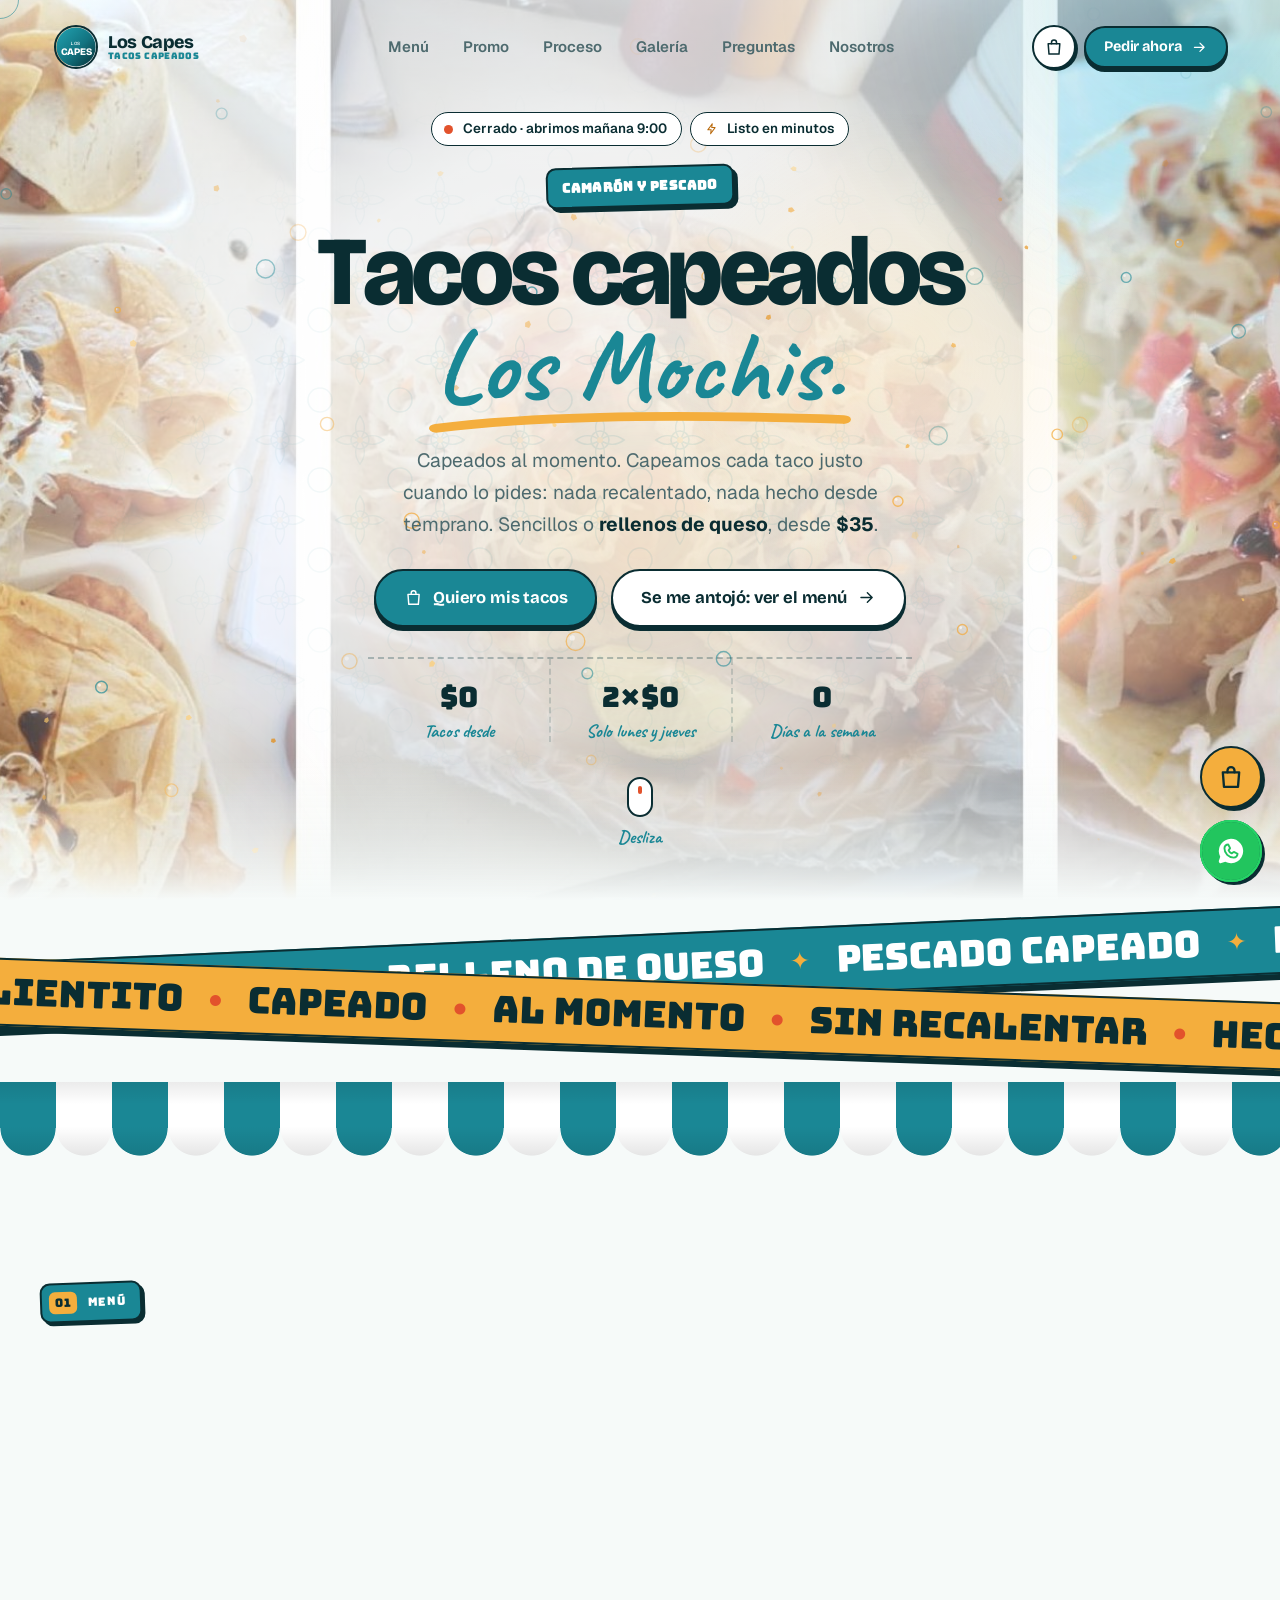
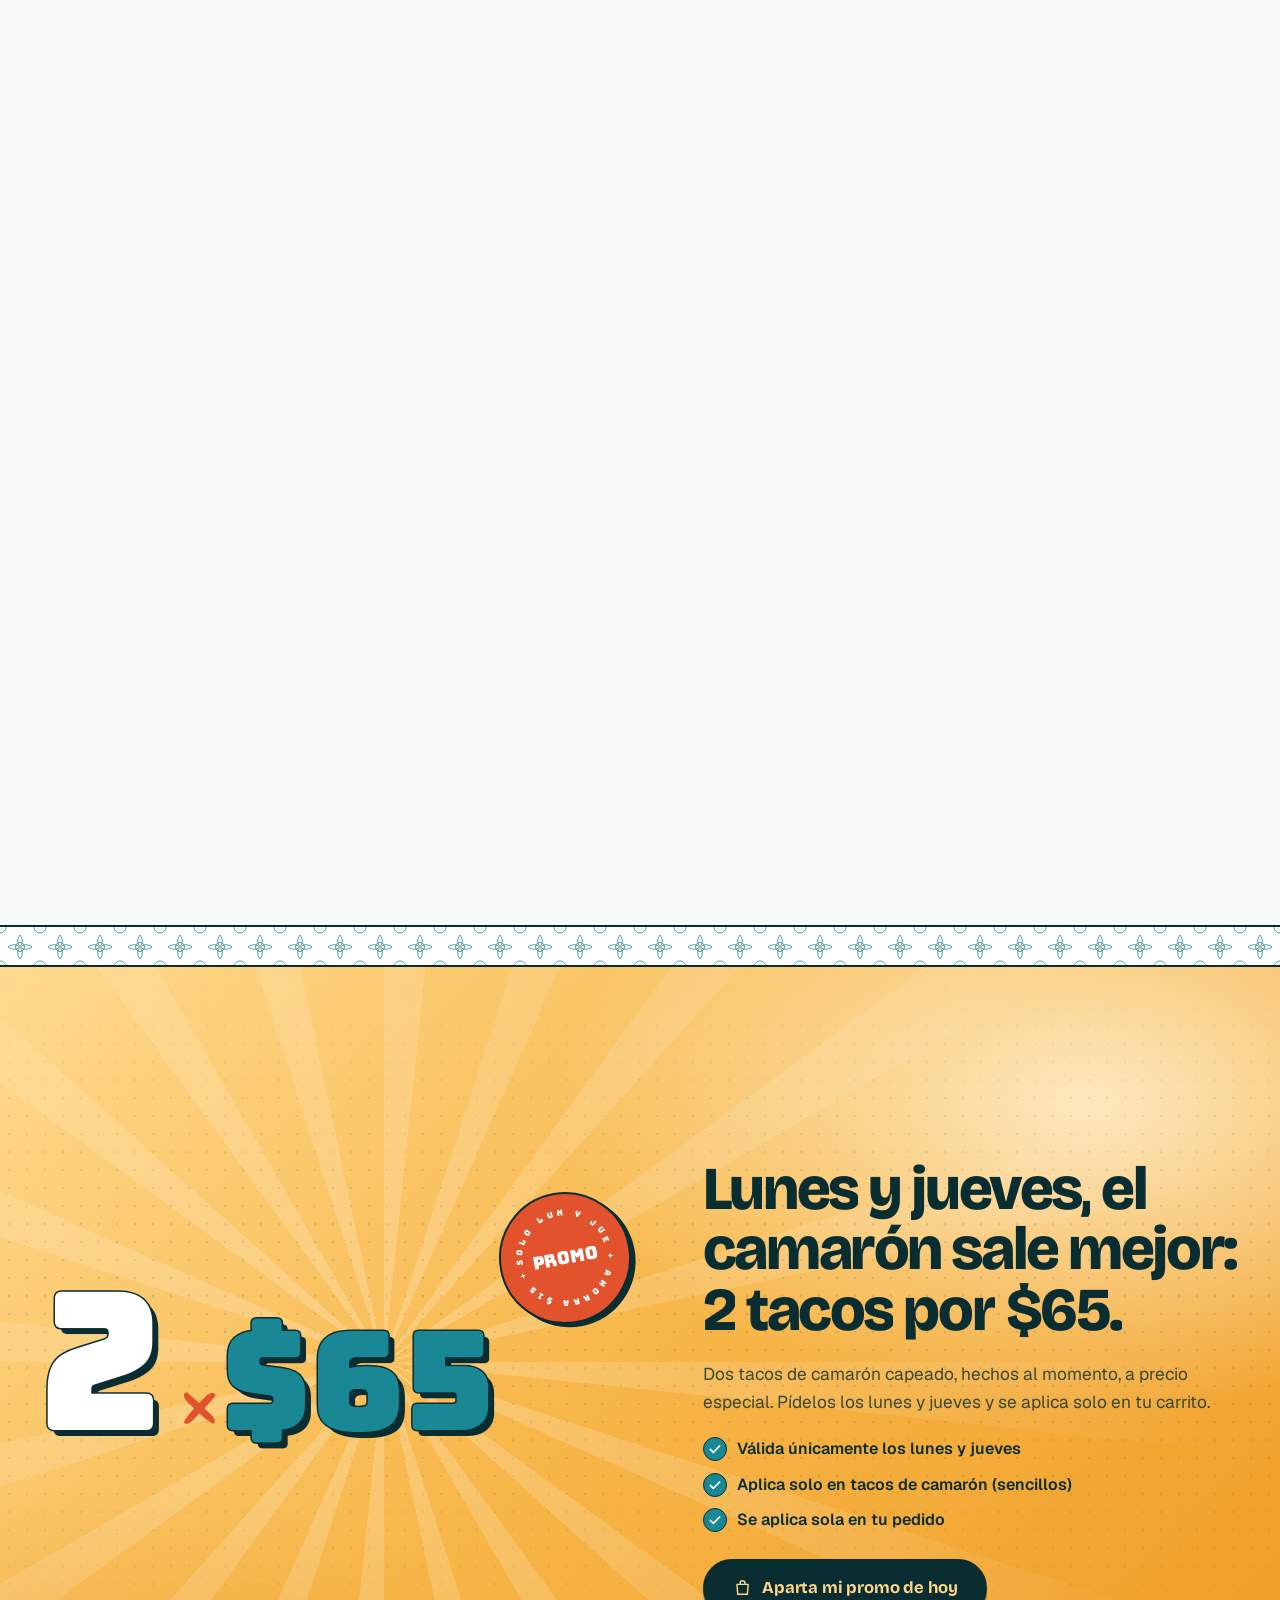
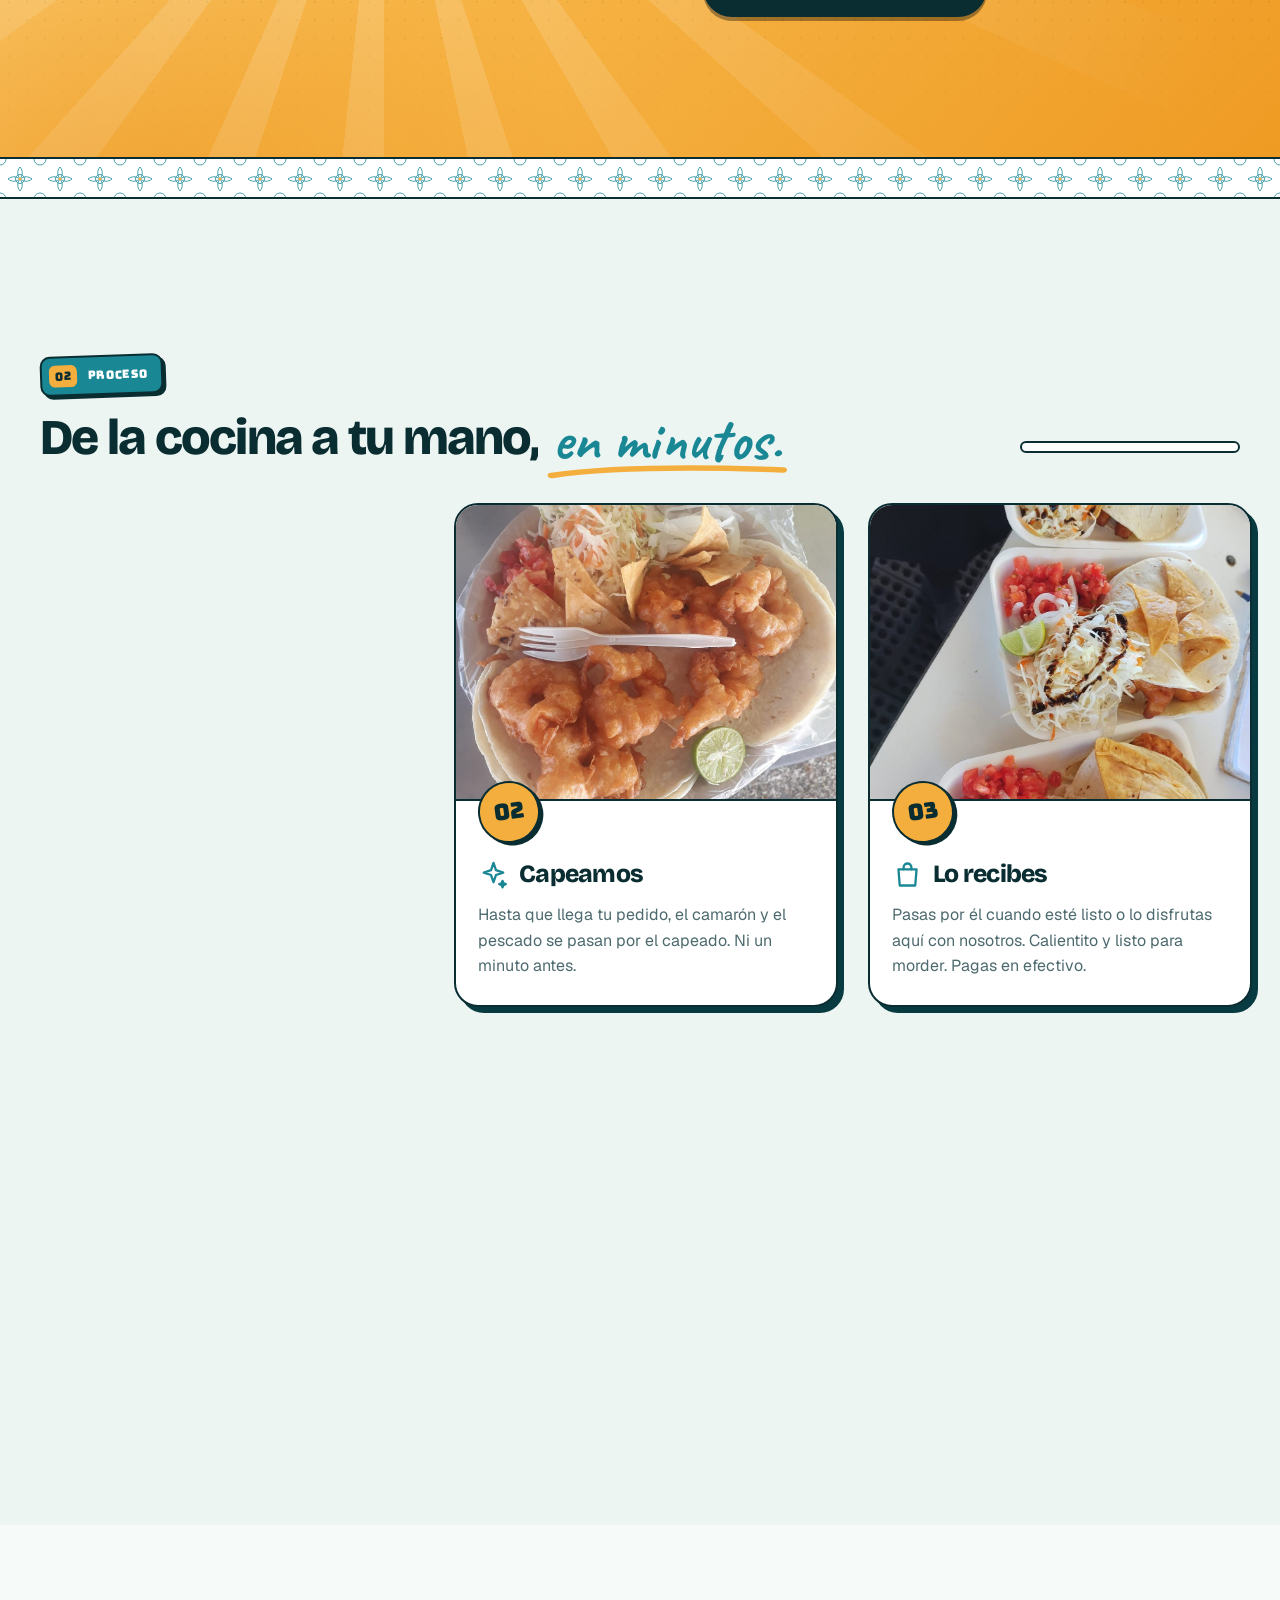
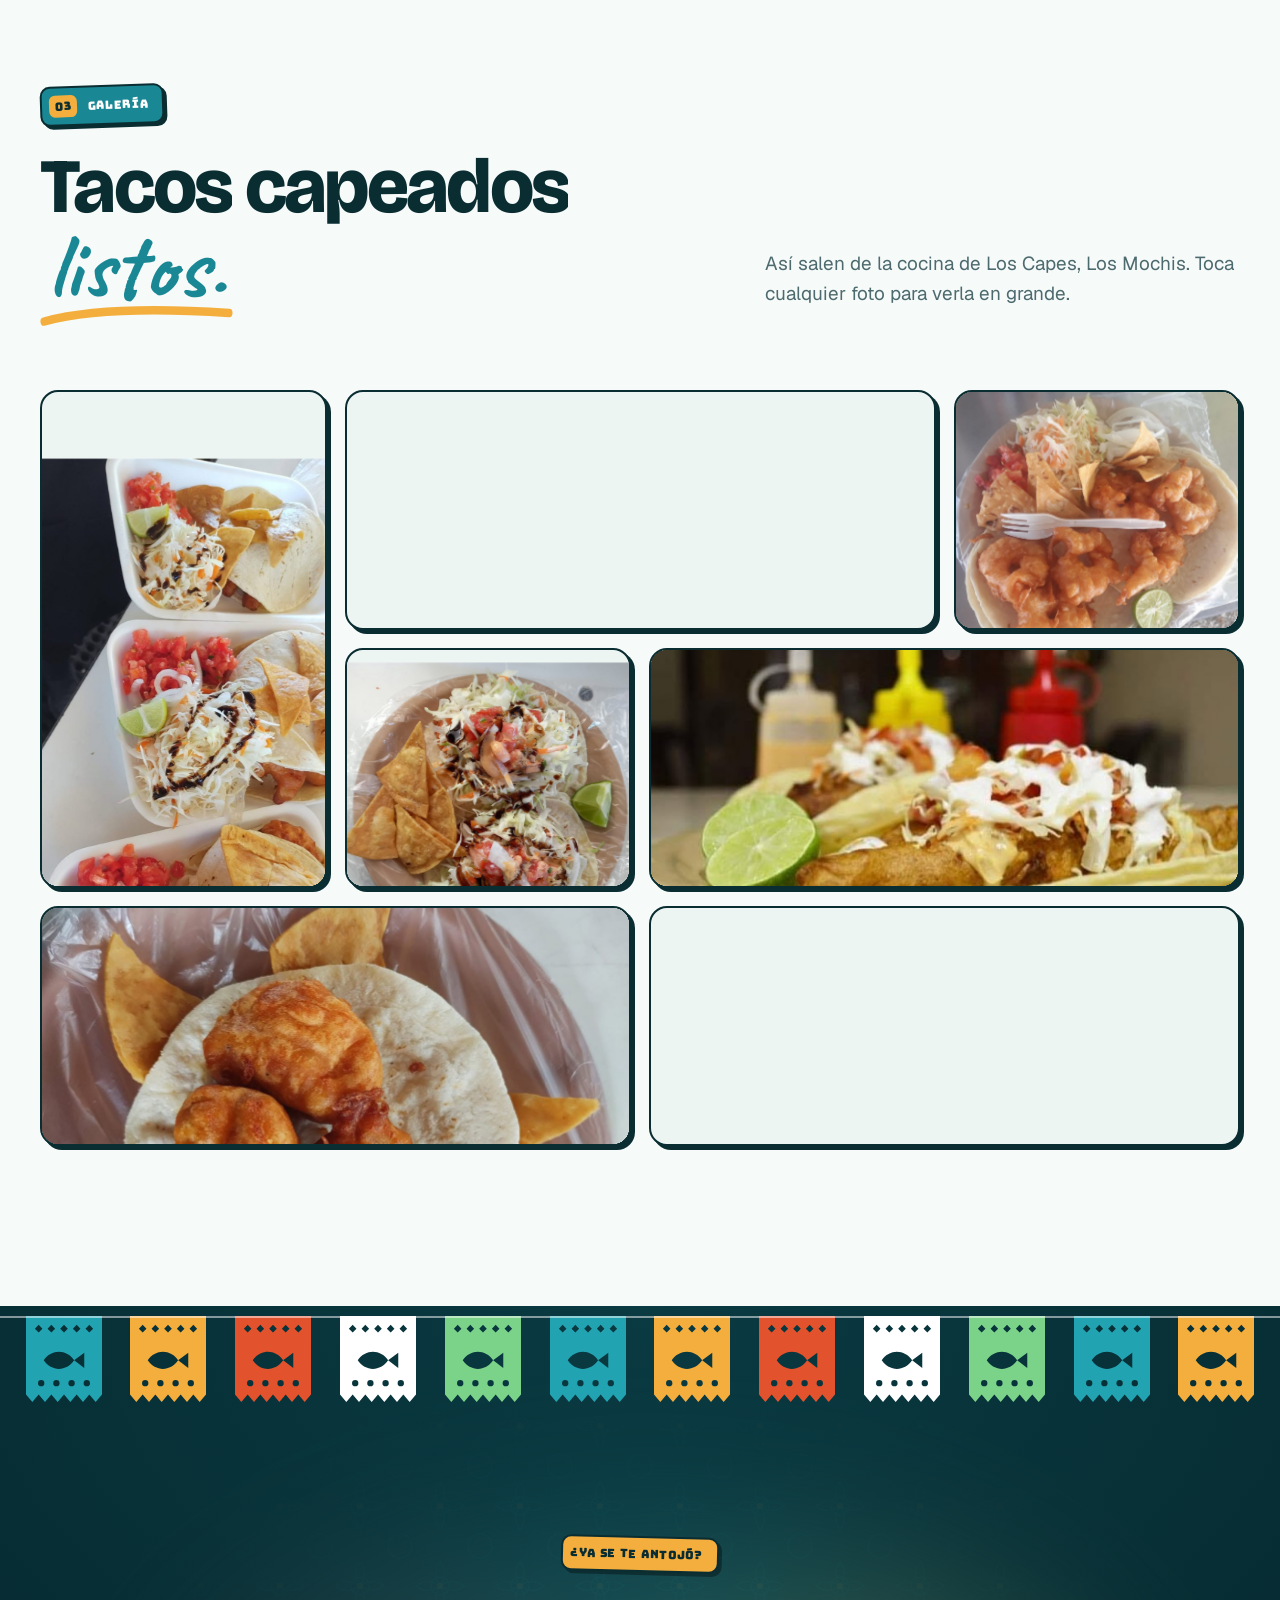
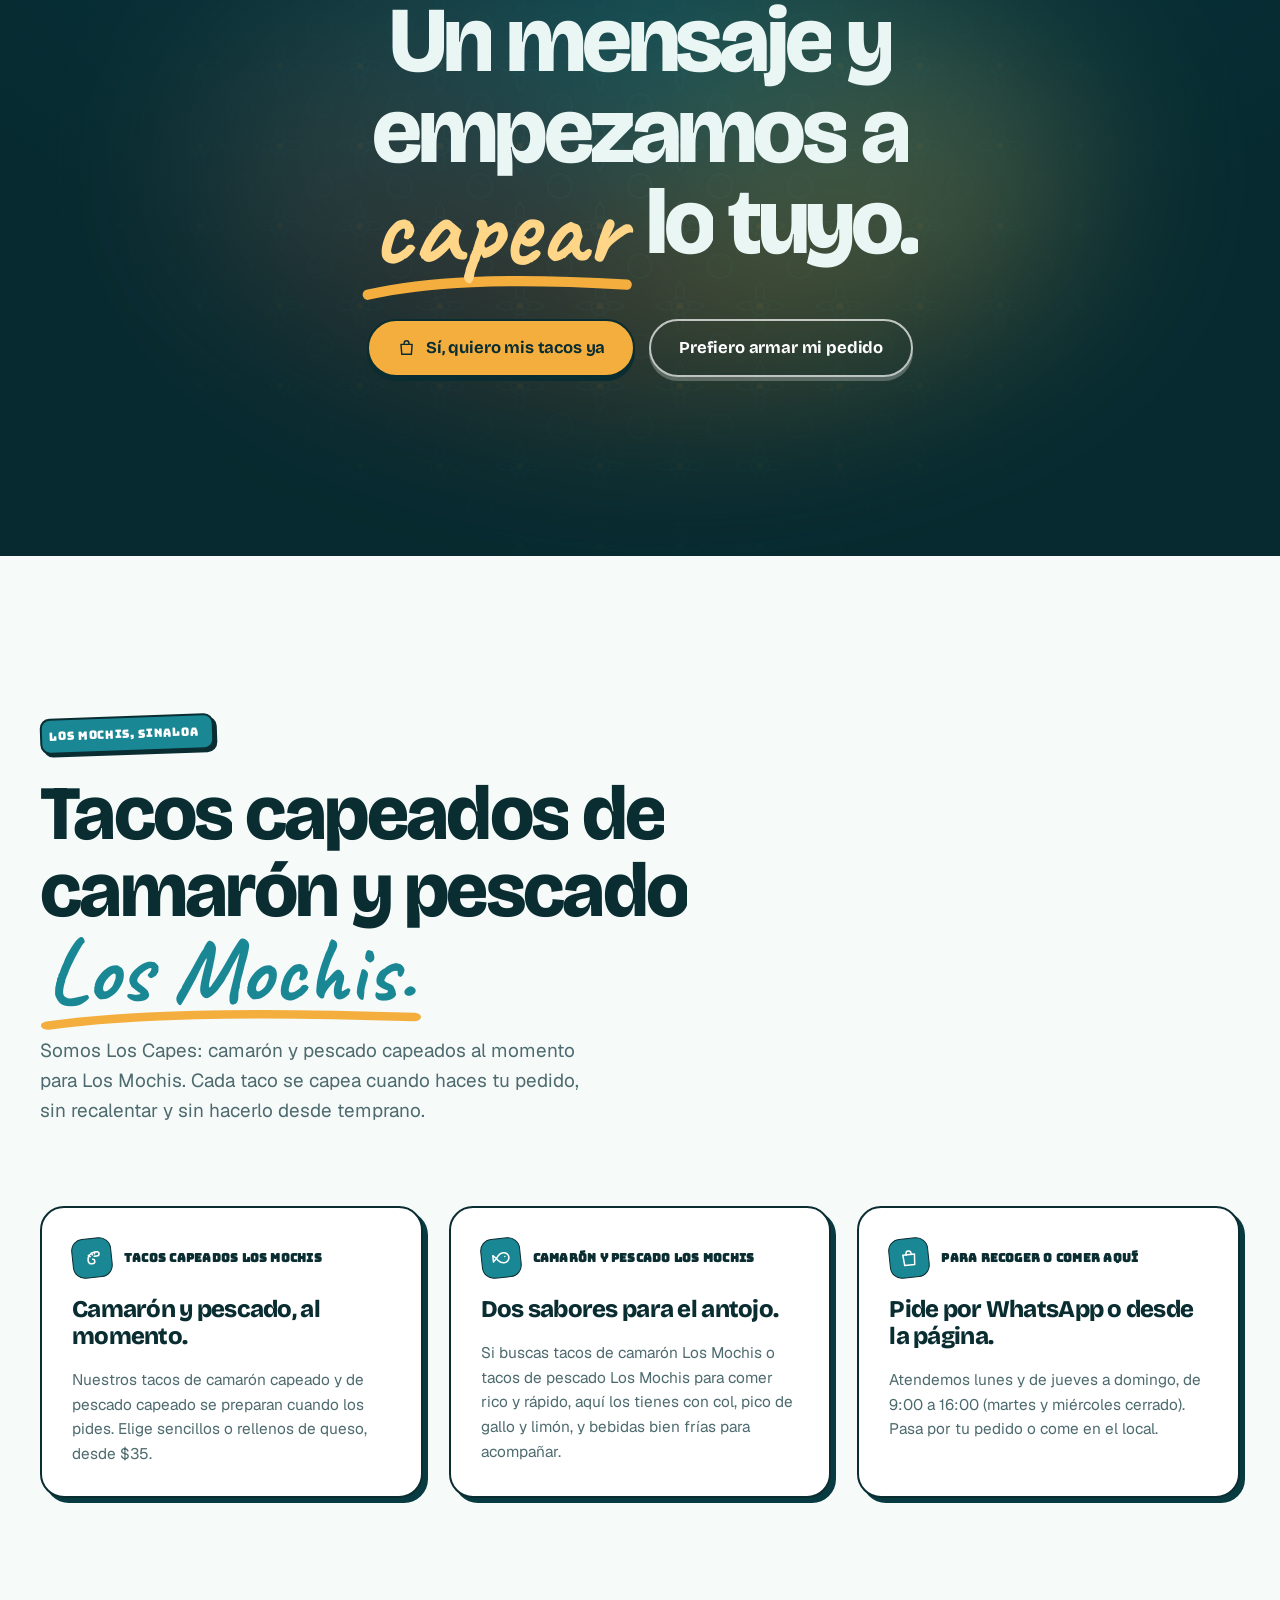
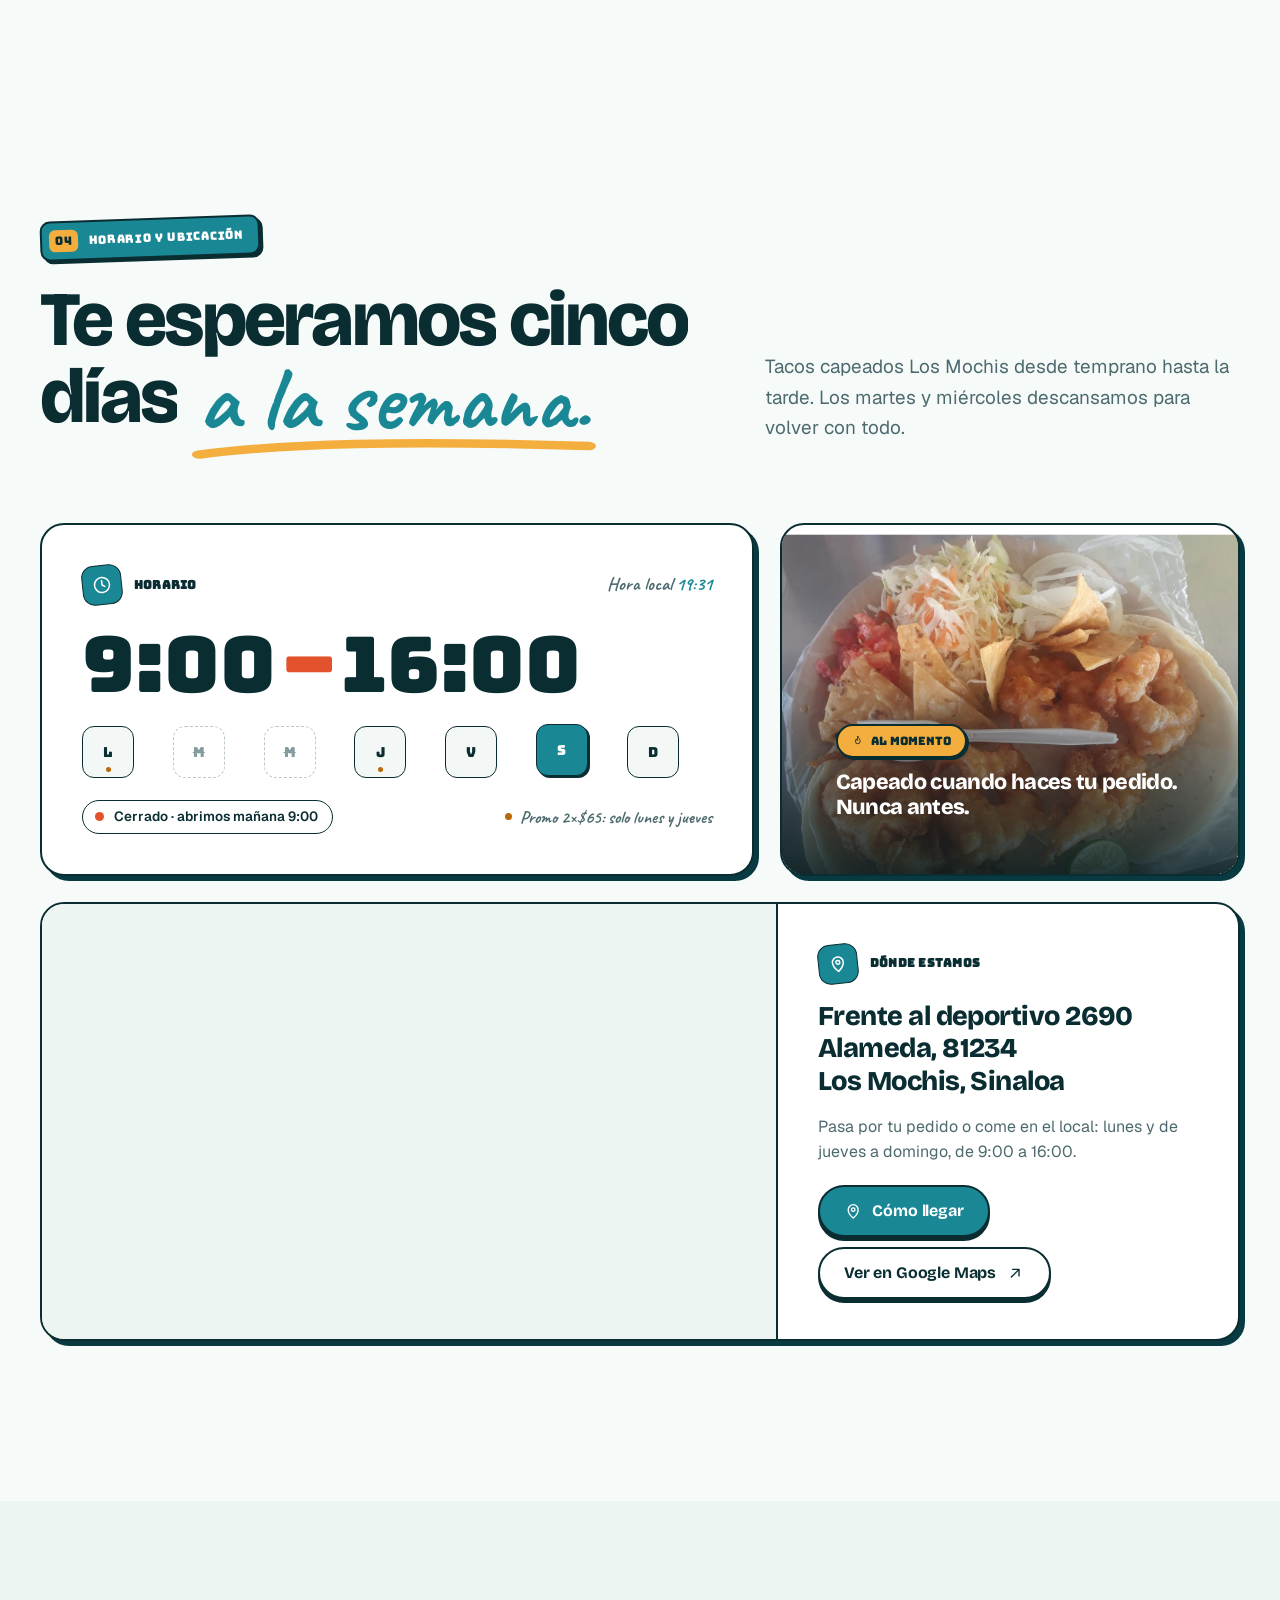
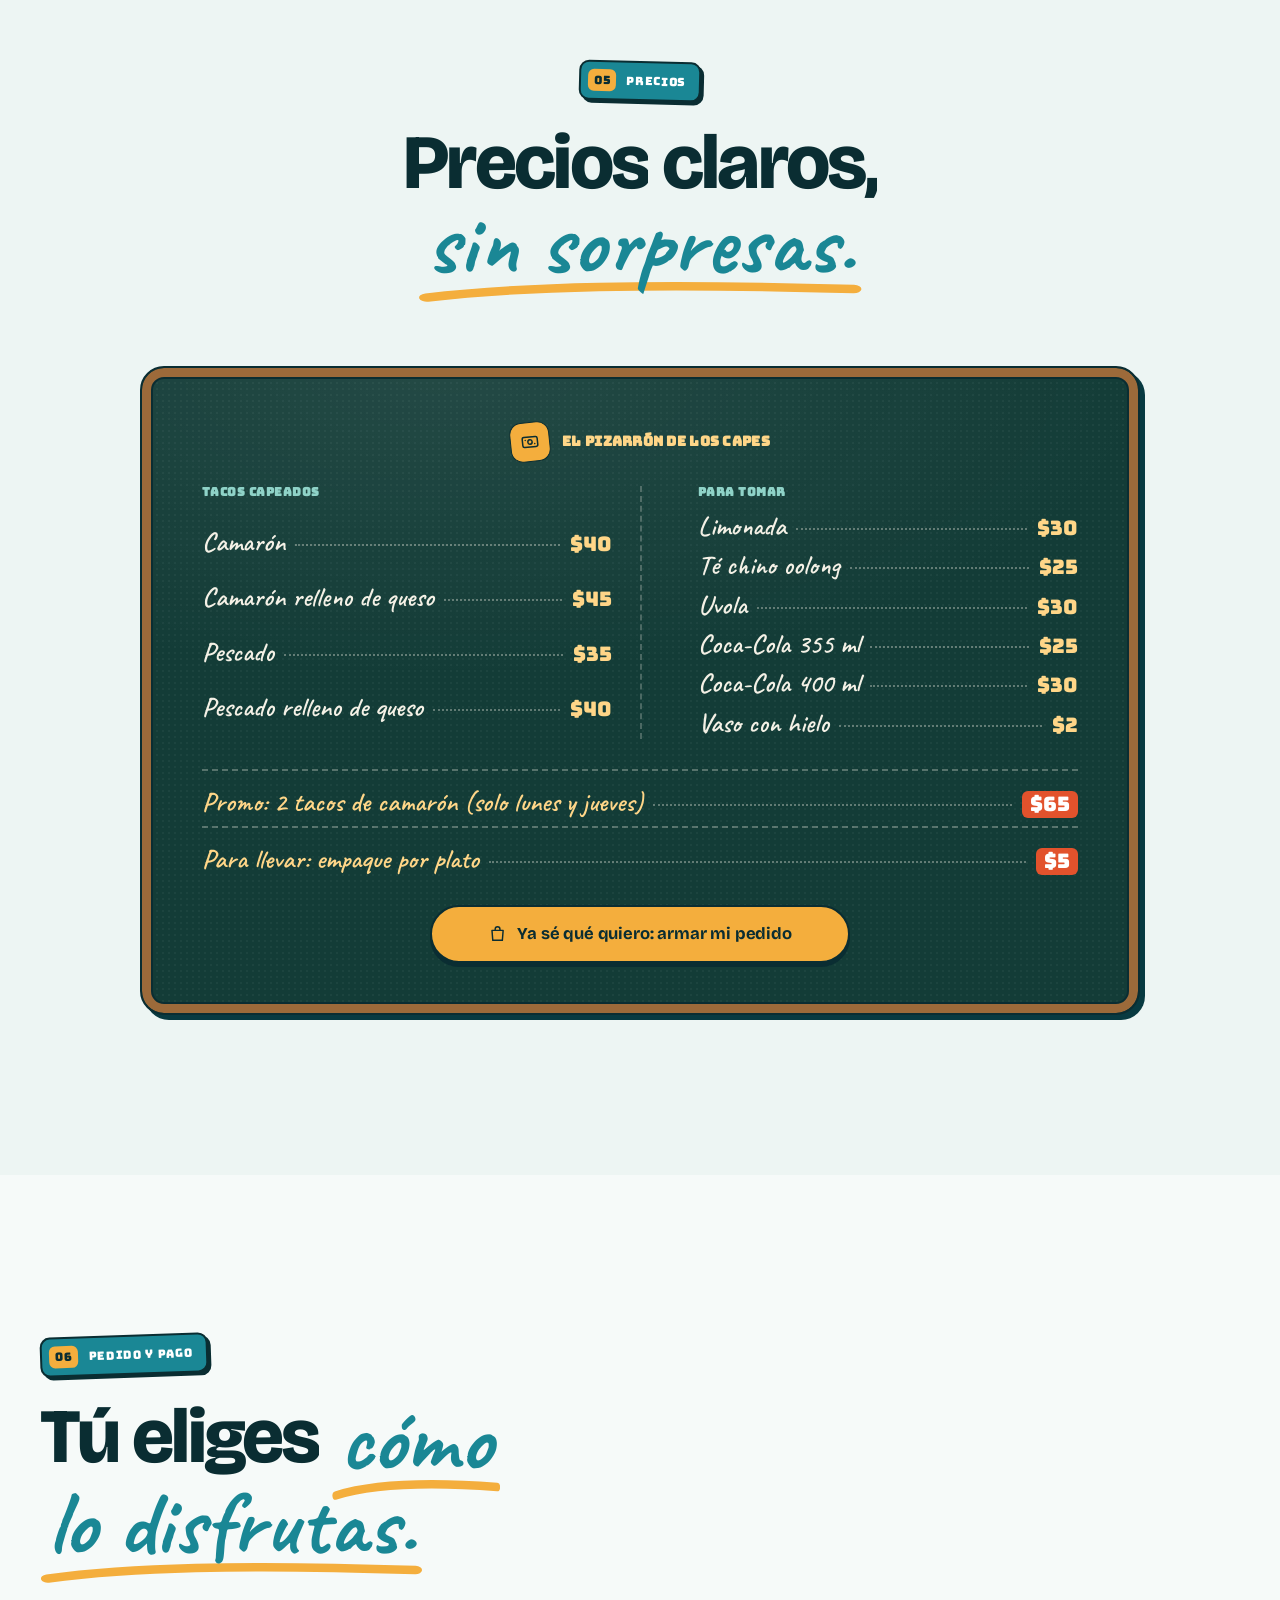
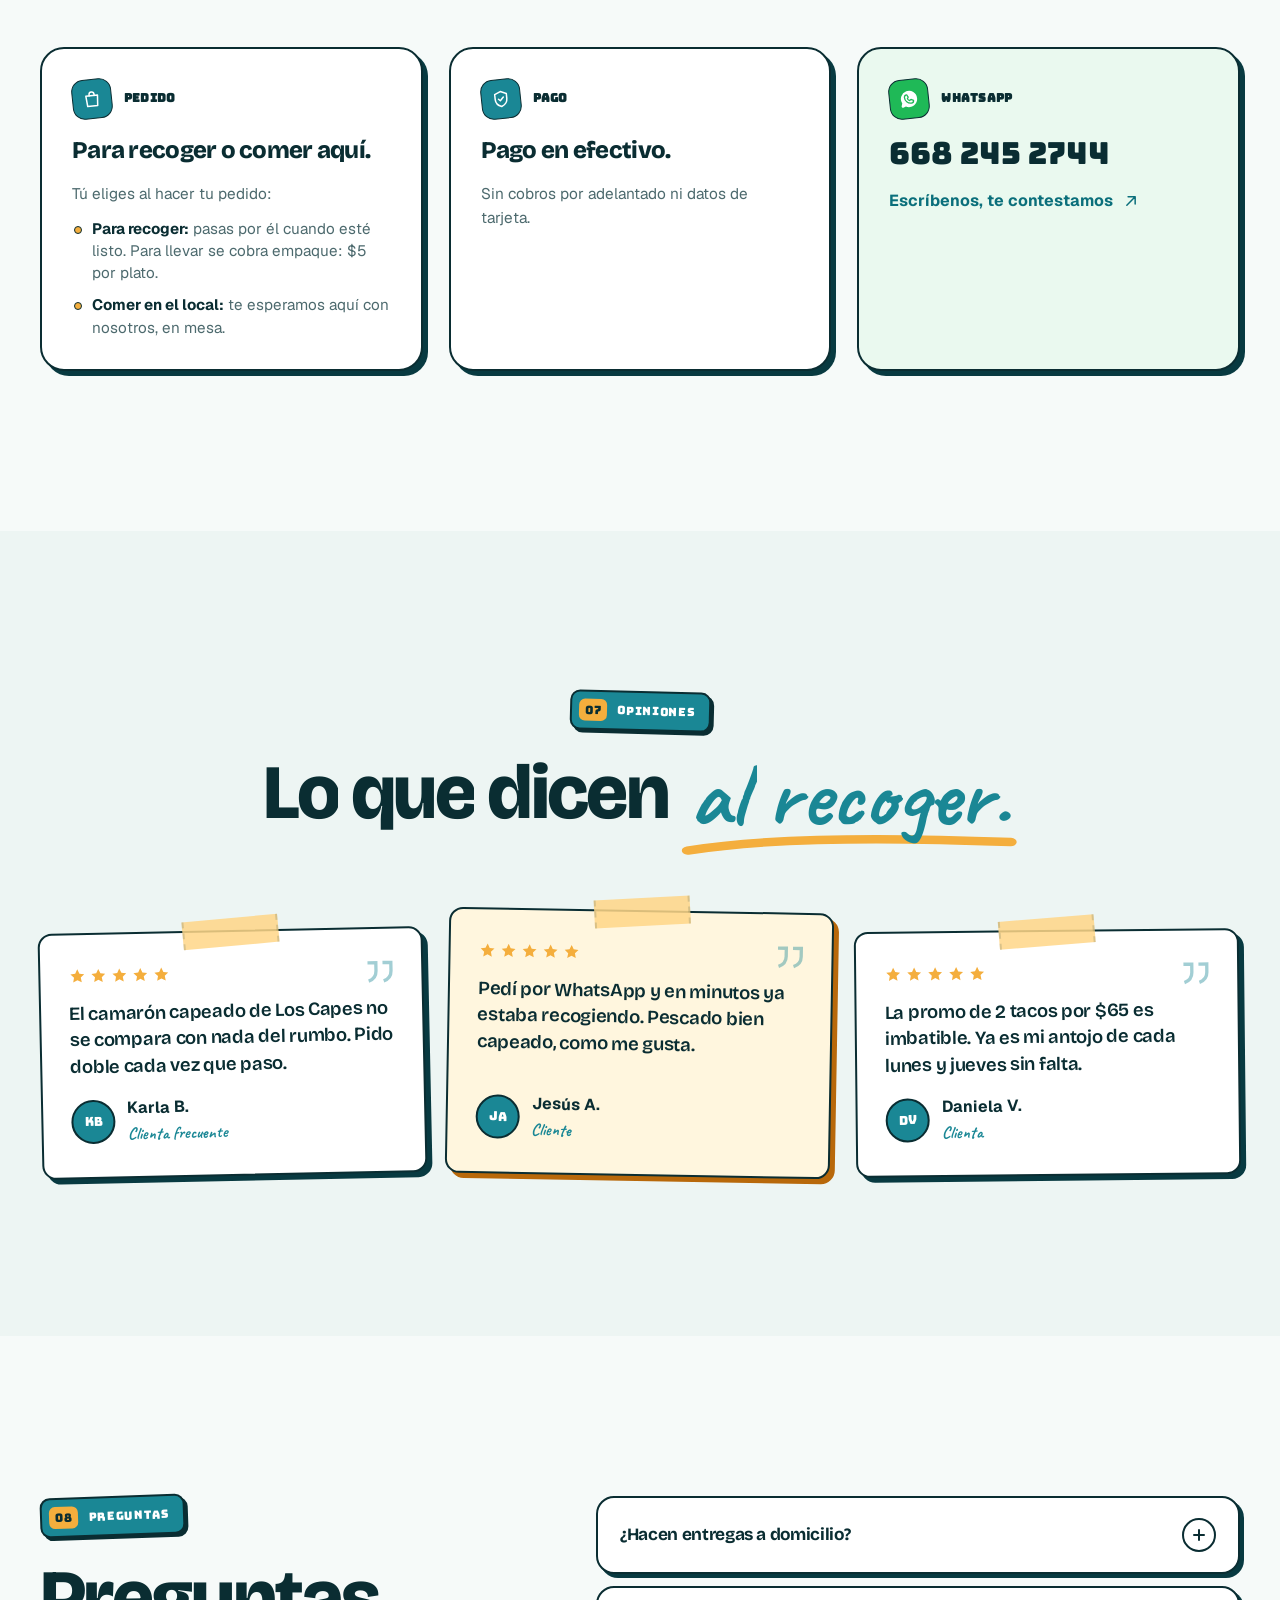
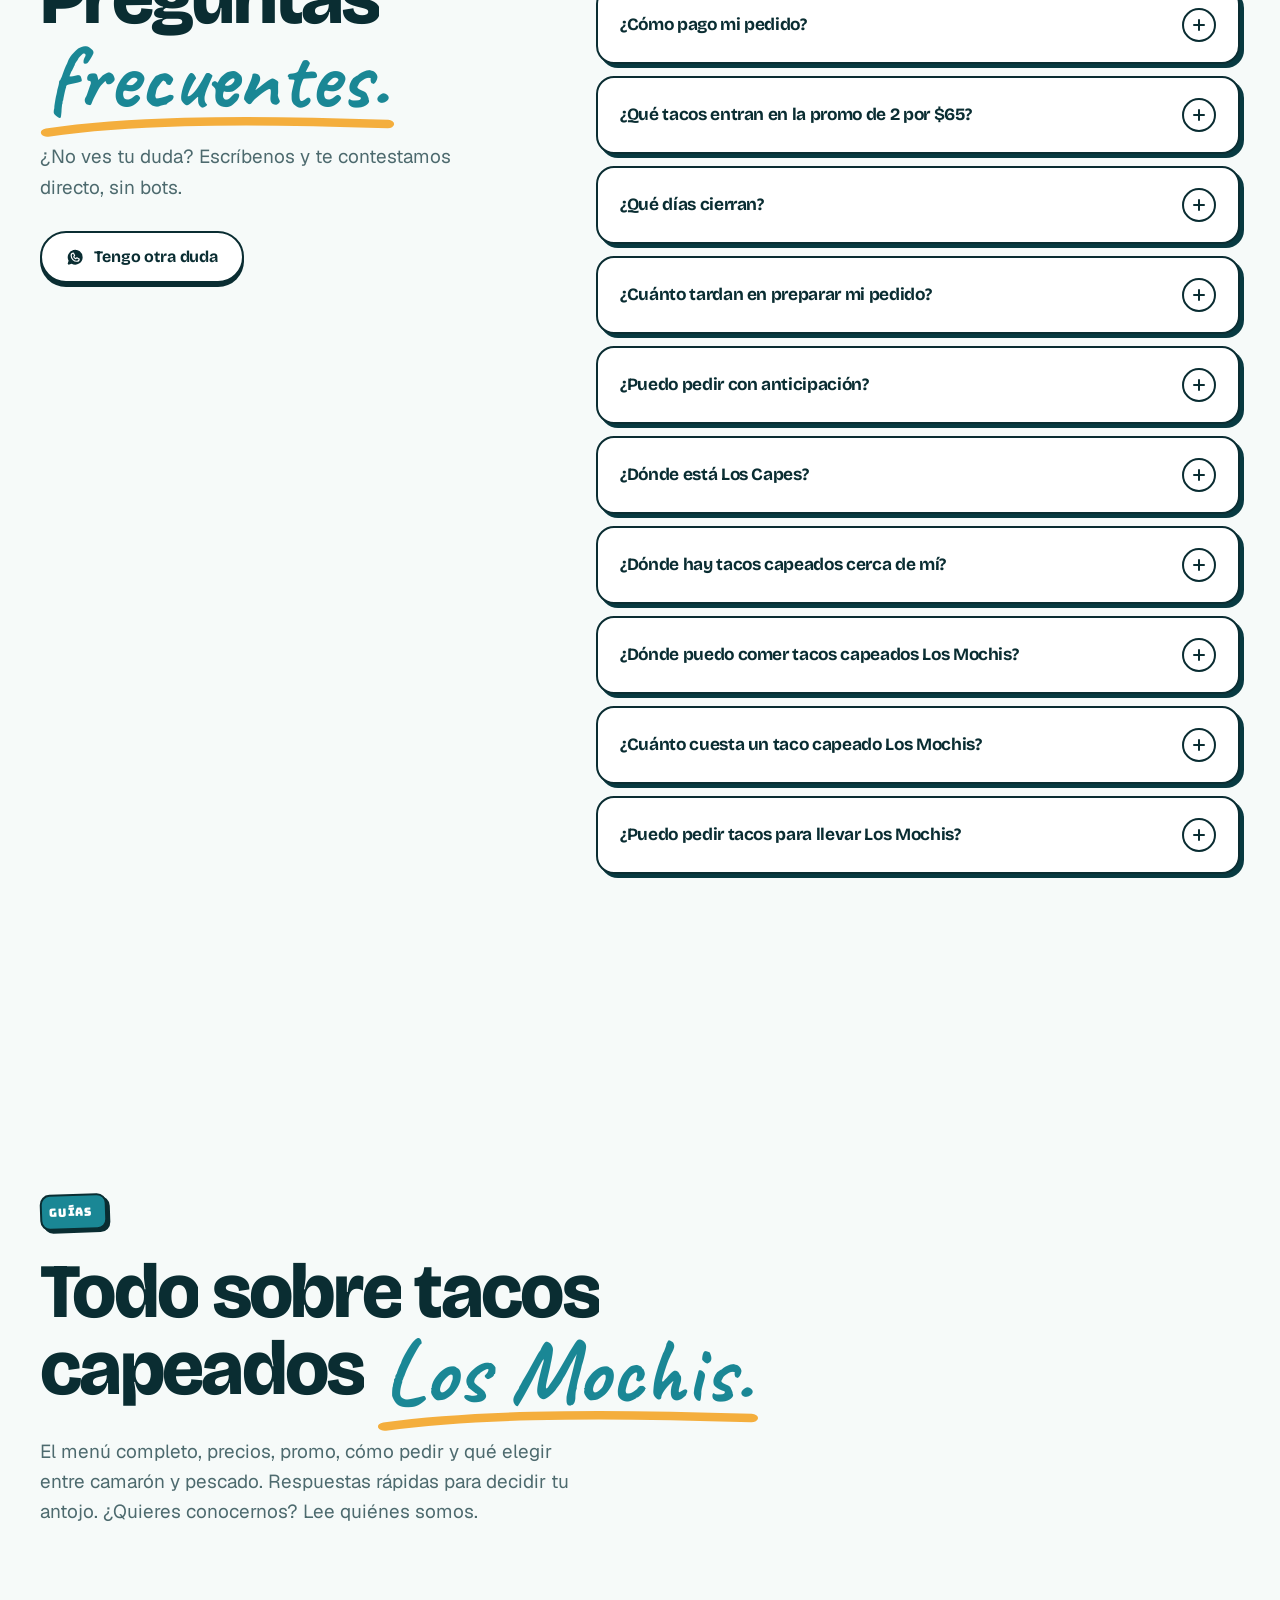
==== commit 0900e7ff: "mejorando seo" ====
--- a/index.html
+++ b/index.html
@@ -20,9 +20,9 @@
        Si algún día cambia el dominio, reemplaza "https://www.loscapes.com" en este
        archivo, en robots.txt y en sitemap.xml.
        ====================================================================== -->
-  <title>Tacos Capeados en Los Mochis: Camarón y Pescado | Los Capes</title>
-  <meta name="description" content="Tacos capeados en Los Mochis: camarón y pescado capeados al momento desde $35. 2 tacos de camarón por $65 lunes y jueves. Pide por WhatsApp.">
-  <meta name="keywords" content="tacos capeados los mochis, tacos de camarón los mochis, tacos de pescado los mochis, tacos capeados, tacos de camarón capeado, tacos de pescado capeado, camarón relleno de queso, pescado relleno de queso, tacos para llevar los mochis, tacos para recoger los mochis, dónde comer tacos capeados en Los Mochis, promoción 2 tacos de camarón, tacos Sinaloa, Los Capes, Los Capes Los Mochis">
+  <title>Tacos Capeados Los Mochis: Camarón y Pescado | Los Capes</title>
+  <meta name="description" content="Tacos capeados Los Mochis: camarón y pescado capeados al momento desde $35. 2 tacos de camarón por $65 lunes y jueves. Pide por WhatsApp.">
+  <meta name="keywords" content="tacos capeados los mochis, tacos de camarón los mochis, tacos de pescado los mochis, tacos capeados, tacos de camarón capeado, tacos de pescado capeado, camarón relleno de queso, pescado relleno de queso, tacos para llevar los mochis, tacos para recoger los mochis, dónde comer tacos capeados Los Mochis, promoción 2 tacos de camarón, tacos Sinaloa, Los Capes, Los Capes Los Mochis">
   <meta name="author" content="Los Capes">
   <meta name="robots" content="index, follow, max-image-preview:large, max-snippet:-1, max-video-preview:-1">
   <link rel="canonical" href="https://www.loscapes.com/">
@@ -41,19 +41,19 @@
   <meta property="og:type" content="restaurant.restaurant">
   <meta property="og:locale" content="es_MX">
   <meta property="og:site_name" content="Los Capes">
-  <meta property="og:title" content="Tacos Capeados en Los Mochis: Camarón y Pescado | Los Capes">
-  <meta property="og:description" content="Tacos de camarón y pescado capeados al momento en Los Mochis, sencillos o rellenos de queso, desde $35. 2 tacos de camarón por $65 lunes y jueves.">
+  <meta property="og:title" content="Tacos Capeados Los Mochis: Camarón y Pescado | Los Capes">
+  <meta property="og:description" content="Tacos de camarón y pescado Los Mochis: capeados al momento, sencillos o rellenos de queso, desde $35. 2 tacos de camarón por $65 lunes y jueves.">
   <meta property="og:url" content="https://www.loscapes.com/">
   <meta property="og:image" content="https://www.loscapes.com/img/negocio/og-cover.jpg">
   <meta property="og:image:type" content="image/jpeg">
   <meta property="og:image:width" content="1200">
   <meta property="og:image:height" content="630">
-  <meta property="og:image:alt" content="Tacos de pescado capeado de Los Capes en Los Mochis, con col, pico de gallo y limón">
+  <meta property="og:image:alt" content="Tacos de pescado capeado de Los Capes, Los Mochis, con col, pico de gallo y limón">
   <meta name="twitter:card" content="summary_large_image">
-  <meta name="twitter:title" content="Tacos Capeados en Los Mochis: Camarón y Pescado | Los Capes">
-  <meta name="twitter:description" content="Camarón y pescado capeados en Los Mochis desde $35. Promo 2 tacos de camarón por $65 lunes y jueves.">
+  <meta name="twitter:title" content="Tacos Capeados Los Mochis: Camarón y Pescado | Los Capes">
+  <meta name="twitter:description" content="Tacos de camarón y pescado Los Mochis desde $35. Promo 2 tacos de camarón por $65 lunes y jueves.">
   <meta name="twitter:image" content="https://www.loscapes.com/img/negocio/og-cover.jpg">
-  <meta name="twitter:image:alt" content="Tacos de pescado capeado de Los Capes en Los Mochis, con col, pico de gallo y limón">
+  <meta name="twitter:image:alt" content="Tacos de pescado capeado de Los Capes, Los Mochis, con col, pico de gallo y limón">
 
   <!-- Íconos del sitio. Rutas nuevas (icon-*, favicon.ico) para que Google y los
        navegadores descarguen el logo actual y no el que tenían guardado. -->
@@ -88,7 +88,7 @@
     "name": "Los Capes",
     "alternateName": ["Los Capes Los Mochis", "Tacos Los Capes"],
     "slogan": "Tacos capeados al momento.",
-    "description": "Tacos capeados en Los Mochis, Sinaloa: tacos de camarón y de pescado capeados al momento, sencillos o rellenos de queso. Pide por la página o por WhatsApp: para recoger o para comer en el local.",
+    "description": "Tacos capeados Los Mochis, Sinaloa: tacos de camarón y de pescado capeados al momento, sencillos o rellenos de queso. Pide por la página o por WhatsApp: para recoger o para comer en el local.",
     "url": "https://www.loscapes.com/",
     "image": [
       "https://www.loscapes.com/img/negocio/og-cover.jpg",
@@ -180,10 +180,11 @@
       { "@type": "Question", "name": "¿Qué días cierran?", "acceptedAnswer": { "@type": "Answer", "text": "Cerramos los martes y miércoles. El resto de la semana abrimos de 9:00 a 16:00." } },
       { "@type": "Question", "name": "¿Cuánto tardan en preparar mi pedido?", "acceptedAnswer": { "@type": "Answer", "text": "Capeamos al momento, así que normalmente está listo en minutos. Te confirmamos la hora exacta por WhatsApp." } },
       { "@type": "Question", "name": "¿Puedo pedir con anticipación?", "acceptedAnswer": { "@type": "Answer", "text": "Sí. Dinos a qué hora pasas y lo empezamos a preparar para que esté recién hecho cuando llegues." } },
-      { "@type": "Question", "name": "¿Dónde está Los Capes?", "acceptedAnswer": { "@type": "Answer", "text": "Estamos en Frente al deportivo 2690, Alameda, 81234 Los Mochis, Sinaloa. Abrimos lunes y de jueves a domingo, de 9:00 a 16:00. Puedes ver la ubicación en Google Maps." } },
-      { "@type": "Question", "name": "¿Dónde puedo comer tacos capeados en Los Mochis?", "acceptedAnswer": { "@type": "Answer", "text": "En Los Capes, en Los Mochis, Sinaloa. Hacemos tacos de camarón y de pescado capeados al momento, sencillos o rellenos de queso. Los puedes pedir para recoger o comer en el local. Escríbenos por WhatsApp al 668 245 2744." } },
-      { "@type": "Question", "name": "¿Cuánto cuesta un taco capeado en Los Mochis?", "acceptedAnswer": { "@type": "Answer", "text": "En Los Capes el taco de pescado capeado cuesta $35 y el de camarón capeado $40. Si lo quieres relleno de queso, el de pescado cuesta $40 y el de camarón $45. Los lunes y jueves hay promo: 2 tacos de camarón por $65." } },
-      { "@type": "Question", "name": "¿Puedo pedir tacos para llevar en Los Mochis?", "acceptedAnswer": { "@type": "Answer", "text": "Sí. Pide por la página o por WhatsApp y pasa a recogerlo. Para llevar se cobra empaque: $5 por plato." } }
+      { "@type": "Question", "name": "¿Dónde está Los Capes?", "acceptedAnswer": { "@type": "Answer", "text": "Nuestra dirección es Frente al deportivo 2690, Alameda, 81234 Los Mochis, Sinaloa. Abrimos lunes y de jueves a domingo, de 9:00 a 16:00. Puedes ver la ubicación en Google Maps." } },
+      { "@type": "Question", "name": "¿Dónde hay tacos capeados cerca de mí?", "acceptedAnswer": { "@type": "Answer", "text": "Si estás por Los Mochis, Los Capes te queda cerca: Frente al deportivo 2690, Alameda, 81234 Los Mochis, Sinaloa, frente al deportivo. Abrimos lunes y de jueves a domingo, de 9:00 a 16:00. Pide por WhatsApp al 668 245 2744 y pasa por tu pedido." } },
+      { "@type": "Question", "name": "¿Dónde puedo comer tacos capeados Los Mochis?", "acceptedAnswer": { "@type": "Answer", "text": "En Los Capes, Los Mochis, Sinaloa. Hacemos tacos de camarón y de pescado capeados al momento, sencillos o rellenos de queso. Los puedes pedir para recoger o comer en el local. Escríbenos por WhatsApp al 668 245 2744." } },
+      { "@type": "Question", "name": "¿Cuánto cuesta un taco capeado Los Mochis?", "acceptedAnswer": { "@type": "Answer", "text": "En Los Capes el taco de pescado capeado cuesta $35 y el de camarón capeado $40. Si lo quieres relleno de queso, el de pescado cuesta $40 y el de camarón $45. Los lunes y jueves hay promo: 2 tacos de camarón por $65." } },
+      { "@type": "Question", "name": "¿Puedo pedir tacos para llevar Los Mochis?", "acceptedAnswer": { "@type": "Answer", "text": "Sí. Pide por la página o por WhatsApp y pasa a recogerlo. Para llevar se cobra empaque: $5 por plato." } }
     ]
   }
   </script>
@@ -403,12 +404,12 @@
           </div>
 
           <h1 class="hero__title" id="hero-title">
-            <span class="hero__kicker" data-intro="2">Camarón y pescado en Los Mochis</span>
+            <span class="hero__kicker" data-intro="2">Camarón y pescado</span>
             <span class="hero__display" data-hero-chars>Tacos capeados</span>
-            <span class="hero__display hero__display--accent"><em>al momento.</em></span>
+            <span class="hero__display hero__display--accent"><em>Los Mochis.</em></span>
           </h1>
 
-          <p class="hero__lead" data-intro="4">Tacos capeados en Los Mochis. Capeamos cada taco justo cuando lo pides: nada recalentado, nada hecho desde temprano. Sencillos o <strong>rellenos de queso</strong>, desde <strong>$35</strong>.</p>
+          <p class="hero__lead" data-intro="4">Capeados al momento. Capeamos cada taco justo cuando lo pides: nada recalentado, nada hecho desde temprano. Sencillos o <strong>rellenos de queso</strong>, desde <strong>$35</strong>.</p>
 
           <div class="hero__cta" data-intro="5">
             <a class="btn btn--primary btn--lg" data-magnetic href="#menu">
@@ -462,7 +463,7 @@
         <header class="sec-head">
           <p class="eyebrow" data-scramble><span>01</span>Menú</p>
           <h2 class="sec-title" id="menu-title" data-split>Elige tu taco. Nosotros lo dejamos <em>bien capeado.</em></h2>
-          <p class="sec-lead" data-reveal>Haz tu pedido de tacos capeados en Los Mochis: pasa por él cuando esté listo o disfrútalo aquí en el local. Arma tu carrito aquí mismo y mándalo por WhatsApp ya escrito.</p>
+          <p class="sec-lead" data-reveal>Haz tu pedido de tacos capeados Los Mochis: pasa por él cuando esté listo o disfrútalo aquí en el local. Arma tu carrito aquí mismo y mándalo por WhatsApp ya escrito.</p>
         </header>
 
         <!-- Tacos -->
@@ -476,7 +477,7 @@
             <article class="dish" data-reveal data-tilt data-spot>
               <figure class="dish__media" data-cursor="Ver">
                 <img src="img/negocio/camaron-capeado.jpg" width="1200" height="1218" loading="lazy" decoding="async" style="object-position:50% 55%"
-                     alt="Tacos de camarón capeado en Los Mochis: camarones sobre tortilla con totopos, col, pico de gallo y limón">
+                     alt="Tacos de camarón capeado Los Mochis: camarones sobre tortilla con totopos, col, pico de gallo y limón">
                 <span class="dish__badge dish__badge--teal"><svg class="i" aria-hidden="true" focusable="false"><use href="#i-shrimp"/></svg>Clásico</span>
               </figure>
               <div class="dish__body">
@@ -510,7 +511,7 @@
             <article class="dish" data-reveal style="--d:2" data-tilt data-spot>
               <figure class="dish__media" data-cursor="Ver">
                 <img src="img/negocio/tacos-pescado.jpg" width="1400" height="1024" loading="lazy" decoding="async"
-                     alt="Tacos de pescado capeado en Los Mochis con col, pico de gallo, aderezo y limón">
+                     alt="Tacos de pescado capeado Los Mochis con col, pico de gallo, aderezo y limón">
                 <span class="dish__badge dish__badge--teal"><svg class="i" aria-hidden="true" focusable="false"><use href="#i-fish"/></svg>Clásico</span>
               </figure>
               <div class="dish__body">
@@ -650,7 +651,7 @@
           <div class="combo__border" aria-hidden="true"></div>
           <div class="combo__media">
             <img src="img/negocio/dos-tacos.jpg" width="1261" height="1300" loading="lazy" decoding="async" style="object-position:50% 45%"
-                 alt="Promo de dos tacos capeados con col, pico de gallo, aderezo y limón, lunes y jueves en Los Mochis">
+                 alt="Promo de dos tacos capeados con col, pico de gallo, aderezo y limón, lunes y jueves Los Mochis">
           </div>
           <div class="combo__body">
             <p class="promo-chip" data-promo data-active="false"><span class="promo-chip__dot" aria-hidden="true"></span><span data-promo-text>Solo lunes y jueves</span></p>
@@ -769,13 +770,13 @@
             <p class="eyebrow" data-scramble><span>03</span>Galería</p>
             <h2 class="sec-title" id="gallery-title" data-split>Tacos capeados <em>listos.</em></h2>
           </div>
-          <p class="sec-lead" data-reveal>Así salen de la cocina de Los Capes, en Los Mochis. Toca cualquier foto para verla en grande.</p>
+          <p class="sec-lead" data-reveal>Así salen de la cocina de Los Capes, Los Mochis. Toca cualquier foto para verla en grande.</p>
         </header>
 
         <div class="gallery__grid">
           <figure class="gitem gitem--tall" data-reveal="clip">
             <button class="gitem__btn" type="button" data-lightbox="0" data-cursor="Ver" aria-label="Ampliar foto: charolas de tacos listas para llevar">
-              <img src="img/negocio/charolas-para-llevar.jpg" width="1085" height="1600" loading="lazy" decoding="async" data-parallax-img style="object-position:50% 45%" alt="Tres charolas de tacos capeados con col, pico de gallo y limón, listas para llevar en Los Mochis">
+              <img src="img/negocio/charolas-para-llevar.jpg" width="1085" height="1600" loading="lazy" decoding="async" data-parallax-img style="object-position:50% 45%" alt="Tres charolas de tacos capeados Los Mochis con col, pico de gallo y limón, listas para llevar">
             </button>
             <figcaption>Listos para llevar</figcaption>
           </figure>
@@ -848,7 +849,7 @@
       <div class="container">
         <header class="sec-head">
           <p class="eyebrow" data-scramble>Los Mochis, Sinaloa</p>
-          <h2 class="sec-title" id="local-title" data-split>Tacos capeados de camarón y pescado en <em>Los Mochis.</em></h2>
+          <h2 class="sec-title" id="local-title" data-split>Tacos capeados de camarón y pescado <em>Los Mochis.</em></h2>
           <p class="sec-lead" data-reveal>Somos Los Capes: camarón y pescado capeados al momento para Los Mochis. Cada taco se capea cuando haces tu pedido, sin recalentar y sin hacerlo desde temprano.</p>
         </header>
 
@@ -856,7 +857,7 @@
           <article class="cell" data-reveal data-spot>
             <div class="cell__head">
               <span class="cell__icon"><svg class="i" aria-hidden="true" focusable="false"><use href="#i-shrimp"/></svg></span>
-              <h3 class="cell__label">Tacos capeados en Los Mochis</h3>
+              <h3 class="cell__label">Tacos capeados Los Mochis</h3>
             </div>
             <p class="cell__title">Camarón y pescado, al momento.</p>
             <p class="cell__note">Nuestros tacos de camarón capeado y de pescado capeado se preparan cuando los pides. Elige sencillos o rellenos de queso, desde $35.</p>
@@ -865,10 +866,10 @@
           <article class="cell" data-reveal style="--d:1" data-spot>
             <div class="cell__head">
               <span class="cell__icon"><svg class="i" aria-hidden="true" focusable="false"><use href="#i-fish"/></svg></span>
-              <h3 class="cell__label">Camarón y pescado en Los Mochis</h3>
+              <h3 class="cell__label">Camarón y pescado Los Mochis</h3>
             </div>
             <p class="cell__title">Dos sabores para el antojo.</p>
-            <p class="cell__note">Si buscas tacos de camarón o de pescado en Los Mochis para comer rico y rápido, aquí los tienes con col, pico de gallo y limón, y bebidas bien frías para acompañar.</p>
+            <p class="cell__note">Si buscas <a href="tacos-de-camaron-los-mochis/">tacos de camarón Los Mochis</a> o <a href="tacos-de-pescado-los-mochis/">tacos de pescado Los Mochis</a> para comer rico y rápido, aquí los tienes con col, pico de gallo y limón, y bebidas bien frías para acompañar.</p>
           </article>
 
           <article class="cell" data-reveal style="--d:2" data-spot>
@@ -893,7 +894,7 @@
             <p class="eyebrow" data-scramble><span>04</span>Horario y ubicación</p>
             <h2 class="sec-title" id="hours-title" data-split>Te esperamos cinco días <em>a la semana.</em></h2>
           </div>
-          <p class="sec-lead" data-reveal>Capeamos en Los Mochis desde temprano hasta la tarde. Los martes y miércoles descansamos para volver con todo.</p>
+          <p class="sec-lead" data-reveal>Tacos capeados Los Mochis desde temprano hasta la tarde. Los martes y miércoles descansamos para volver con todo.</p>
         </header>
 
         <div class="hours-grid">
@@ -920,7 +921,7 @@
           </article>
 
           <article class="cell cell--photo" data-reveal style="--d:1">
-            <img src="img/negocio/camaron-capeado.jpg" width="1200" height="1218" loading="lazy" decoding="async" data-parallax-img alt="Camarones capeados recién hechos en Los Mochis">
+            <img src="img/negocio/camaron-capeado.jpg" width="1200" height="1218" loading="lazy" decoding="async" data-parallax-img alt="Camarones capeados recién hechos Los Mochis">
             <div class="cell__photo-copy">
               <span class="chip chip--glass"><svg class="i" aria-hidden="true" focusable="false"><use href="#i-flame"/></svg>Al momento</span>
               <p>Capeado cuando haces tu pedido. Nunca antes.</p>
@@ -931,7 +932,7 @@
         <!-- Ubicación: mapa de Google (se carga al llegar a esta parte de la página) -->
         <article class="cell cell--map" id="ubicacion" aria-labelledby="map-title" data-reveal>
           <div class="map__frame">
-            <iframe title="Mapa con la ubicación de Los Capes en Los Mochis, Sinaloa" src="https://www.google.com/maps/embed?pb=!1m18!1m12!1m3!1d900!2d-109.0299785!3d25.7981016!2m3!1f0!2f0!3f0!3m2!1i1024!2i768!4f13.1!3m3!1m2!1s0x86ba27004e2fc0cb%3A0xdb0cd77f68854ae0!2sTacos%20los%20capes!5e0!3m2!1ses!2smx!4v1760000000000!5m2!1ses!2smx" width="600" height="450" loading="lazy" referrerpolicy="no-referrer-when-downgrade" allowfullscreen></iframe>
+            <iframe title="Mapa con la ubicación de Los Capes, Los Mochis, Sinaloa" src="https://www.google.com/maps/embed?pb=!1m18!1m12!1m3!1d900!2d-109.0299785!3d25.7981016!2m3!1f0!2f0!3f0!3m2!1i1024!2i768!4f13.1!3m3!1m2!1s0x86ba27004e2fc0cb%3A0xdb0cd77f68854ae0!2sTacos%20los%20capes!5e0!3m2!1ses!2smx!4v1760000000000!5m2!1ses!2smx" width="600" height="450" loading="lazy" referrerpolicy="no-referrer-when-downgrade" allowfullscreen></iframe>
           </div>
           <div class="map__info">
             <div class="cell__head">
@@ -1136,18 +1137,22 @@
           </details>
           <details class="faq__item" name="faq" data-reveal>
             <summary><span>¿Dónde está Los Capes?</span><span class="faq__icon" aria-hidden="true"></span></summary>
-            <div class="faq__answer"><p>Estamos en Frente al deportivo 2690, Alameda, 81234 Los Mochis, Sinaloa. Abrimos lunes y de jueves a domingo, de 9:00 a 16:00. Puedes ver la ubicación en Google Maps.</p></div>
+            <div class="faq__answer"><p>Nuestra dirección es Frente al deportivo 2690, Alameda, 81234 Los Mochis, Sinaloa. Abrimos lunes y de jueves a domingo, de 9:00 a 16:00. Puedes ver la ubicación en Google Maps.</p></div>
           </details>
           <details class="faq__item" name="faq" data-reveal>
-            <summary><span>¿Dónde puedo comer tacos capeados en Los Mochis?</span><span class="faq__icon" aria-hidden="true"></span></summary>
-            <div class="faq__answer"><p>En Los Capes, en Los Mochis, Sinaloa. Hacemos tacos de camarón y de pescado capeados al momento, sencillos o rellenos de queso. Los puedes pedir para recoger o comer en el local. Escríbenos por WhatsApp al 668 245 2744.</p></div>
+            <summary><span>¿Dónde hay tacos capeados cerca de mí?</span><span class="faq__icon" aria-hidden="true"></span></summary>
+            <div class="faq__answer"><p>Si estás por Los Mochis, Los Capes te queda cerca: Frente al deportivo 2690, Alameda, 81234 Los Mochis, Sinaloa, frente al deportivo. Abrimos lunes y de jueves a domingo, de 9:00 a 16:00. Pide por WhatsApp al 668 245 2744 y pasa por tu pedido.</p></div>
           </details>
           <details class="faq__item" name="faq" data-reveal>
-            <summary><span>¿Cuánto cuesta un taco capeado en Los Mochis?</span><span class="faq__icon" aria-hidden="true"></span></summary>
+            <summary><span>¿Dónde puedo comer tacos capeados Los Mochis?</span><span class="faq__icon" aria-hidden="true"></span></summary>
+            <div class="faq__answer"><p>En Los Capes, Los Mochis, Sinaloa. Hacemos tacos de camarón y de pescado capeados al momento, sencillos o rellenos de queso. Los puedes pedir para recoger o comer en el local. Escríbenos por WhatsApp al 668 245 2744.</p></div>
+          </details>
+          <details class="faq__item" name="faq" data-reveal>
+            <summary><span>¿Cuánto cuesta un taco capeado Los Mochis?</span><span class="faq__icon" aria-hidden="true"></span></summary>
             <div class="faq__answer"><p>En Los Capes el taco de pescado capeado cuesta $35 y el de camarón capeado $40. Si lo quieres relleno de queso, el de pescado cuesta $40 y el de camarón $45. Los lunes y jueves hay promo: 2 tacos de camarón por $65.</p></div>
           </details>
           <details class="faq__item" name="faq" data-reveal>
-            <summary><span>¿Puedo pedir tacos para llevar en Los Mochis?</span><span class="faq__icon" aria-hidden="true"></span></summary>
+            <summary><span>¿Puedo pedir tacos para llevar Los Mochis?</span><span class="faq__icon" aria-hidden="true"></span></summary>
             <div class="faq__answer"><p>Sí. Pide por la página o por WhatsApp y pasa a recogerlo. Para llevar se cobra empaque: $5 por plato.</p></div>
           </details>
         </div>
@@ -1162,7 +1167,7 @@
       <div class="container">
         <header class="sec-head">
           <p class="eyebrow" data-scramble>Guías</p>
-          <h2 class="sec-title" id="guides-title" data-split>Todo sobre tacos capeados en <em>Los Mochis.</em></h2>
+          <h2 class="sec-title" id="guides-title" data-split>Todo sobre tacos capeados <em>Los Mochis.</em></h2>
           <p class="sec-lead" data-reveal>El menú completo, precios, promo, cómo pedir y qué elegir entre camarón y pescado. Respuestas rápidas para decidir tu antojo. ¿Quieres conocernos? Lee <a href="quienes-somos-los-capes/">quiénes somos</a>.</p>
         </header>
 
@@ -1172,7 +1177,7 @@
               <span class="cell__icon"><svg class="i" aria-hidden="true" focusable="false"><use href="#i-shrimp"/></svg></span>
               <h3 class="cell__label">Tacos de camarón</h3>
             </div>
-            <p class="cell__title">Camarón capeado en Los Mochis</p>
+            <p class="cell__title">Camarón capeado Los Mochis</p>
             <p class="cell__note">Sencillos desde $40 o rellenos de queso por $45. Promo 2×$65 lunes y jueves.</p>
             <a class="link-arrow" href="tacos-de-camaron-los-mochis/">Ver tacos de camarón <svg class="i" aria-hidden="true" focusable="false"><use href="#i-arrow-right"/></svg></a>
           </article>
@@ -1182,7 +1187,7 @@
               <span class="cell__icon"><svg class="i" aria-hidden="true" focusable="false"><use href="#i-fish"/></svg></span>
               <h3 class="cell__label">Tacos de pescado</h3>
             </div>
-            <p class="cell__title">Pescado capeado en Los Mochis</p>
+            <p class="cell__title">Pescado capeado Los Mochis</p>
             <p class="cell__note">Capa ligera y filete suave desde $35, sencillos o rellenos de queso.</p>
             <a class="link-arrow" href="tacos-de-pescado-los-mochis/">Ver tacos de pescado <svg class="i" aria-hidden="true" focusable="false"><use href="#i-arrow-right"/></svg></a>
           </article>
@@ -1223,7 +1228,7 @@
               <h3 class="cell__label">Guía</h3>
             </div>
             <p class="cell__title">Dónde comer tacos capeados</p>
-            <p class="cell__note">Qué son, camarón o pescado, cuándo ir y cómo pedirlos en Los Mochis.</p>
+            <p class="cell__note">Qué son, camarón o pescado, cuándo ir y cómo pedir tacos capeados Los Mochis.</p>
             <a class="link-arrow" href="donde-comer-tacos-capeados-los-mochis/">Leer la guía <svg class="i" aria-hidden="true" focusable="false"><use href="#i-arrow-right"/></svg></a>
           </article>
         </div>
@@ -1304,8 +1309,8 @@
           <li><a href="#proceso">Proceso</a></li>
           <li><a href="#galeria">Galería</a></li>
           <li><a href="#preguntas">Preguntas</a></li>
-          <li><a href="tacos-de-camaron-los-mochis/">Tacos de camarón en Los Mochis</a></li>
-          <li><a href="tacos-de-pescado-los-mochis/">Tacos de pescado en Los Mochis</a></li>
+          <li><a href="tacos-de-camaron-los-mochis/">Tacos de camarón Los Mochis</a></li>
+          <li><a href="tacos-de-pescado-los-mochis/">Tacos de pescado Los Mochis</a></li>
           <li><a href="pedidos-para-recoger-los-mochis/">Pedidos para recoger</a></li>
           <li><a href="tacos-economicos-los-mochis/">Tacos económicos</a></li>
           <li><a href="menu-tacos-capeados-los-mochis/">Menú completo de tacos capeados</a></li>
